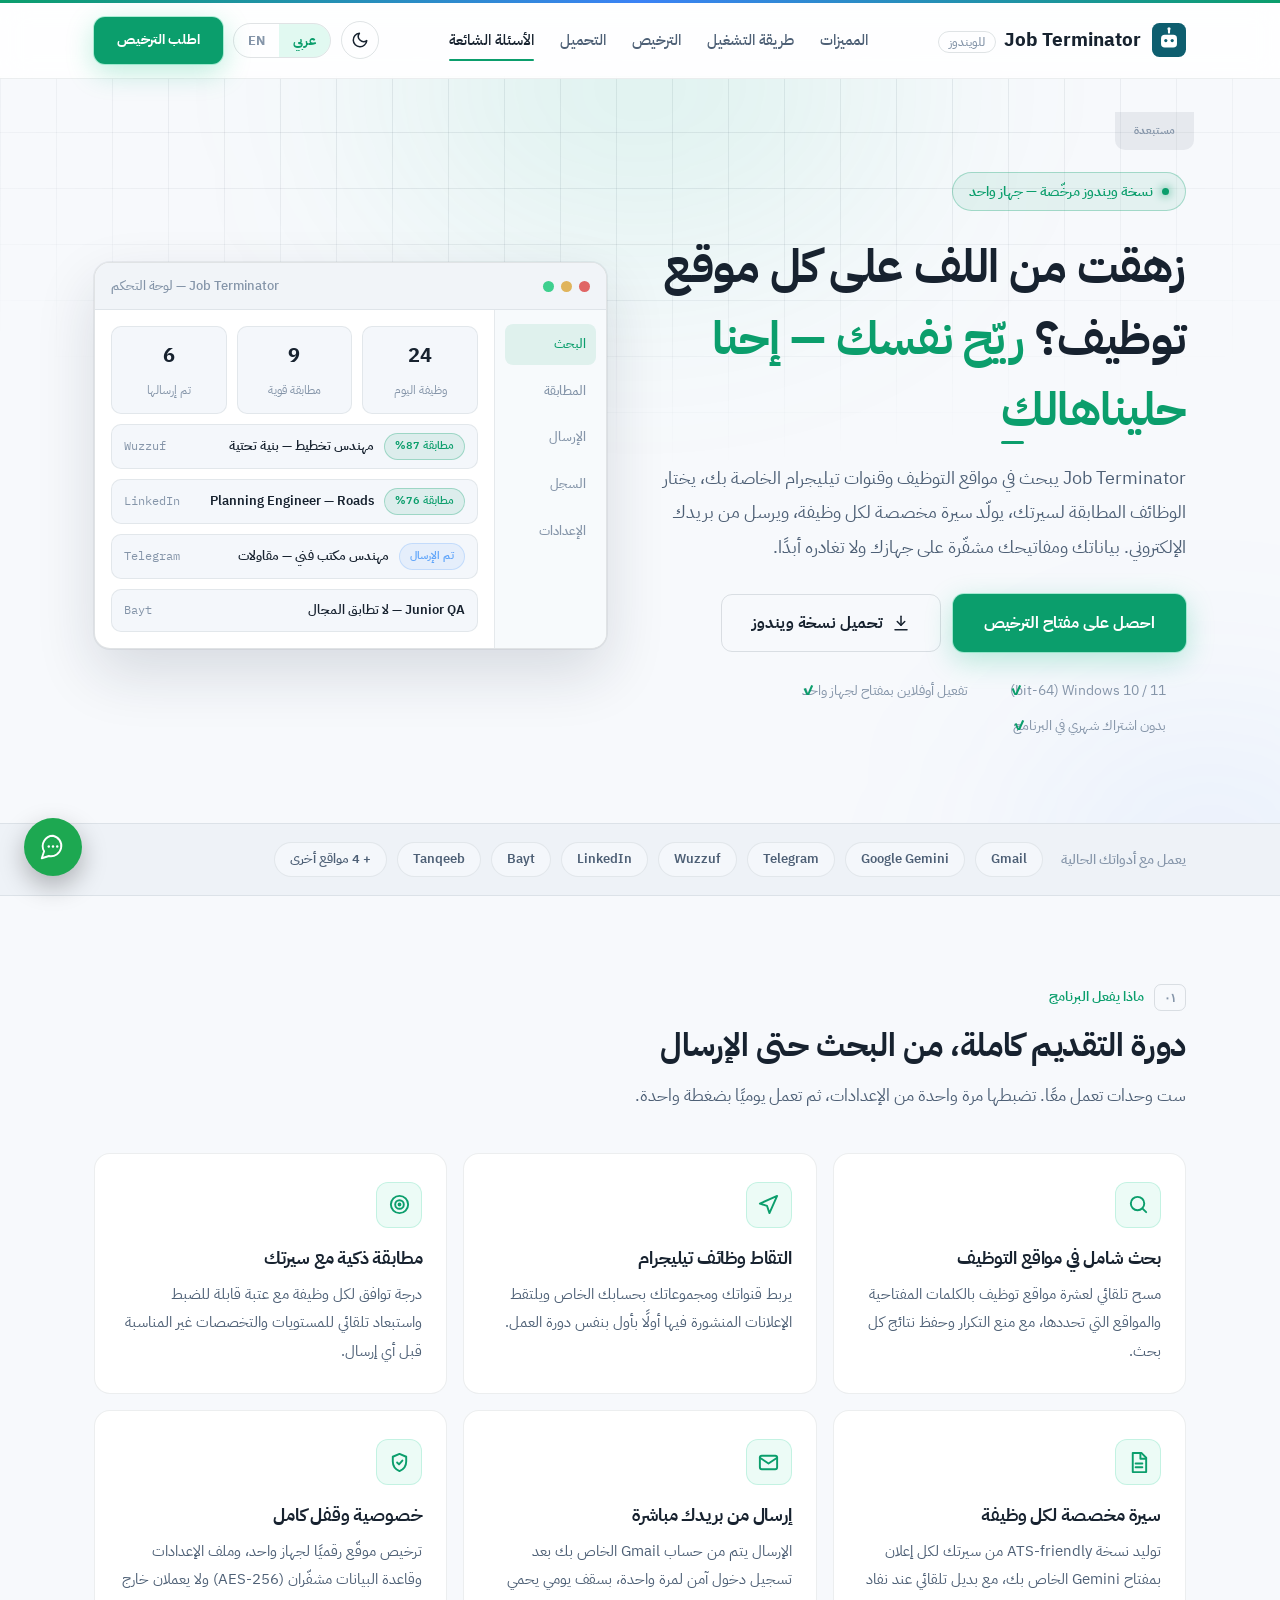
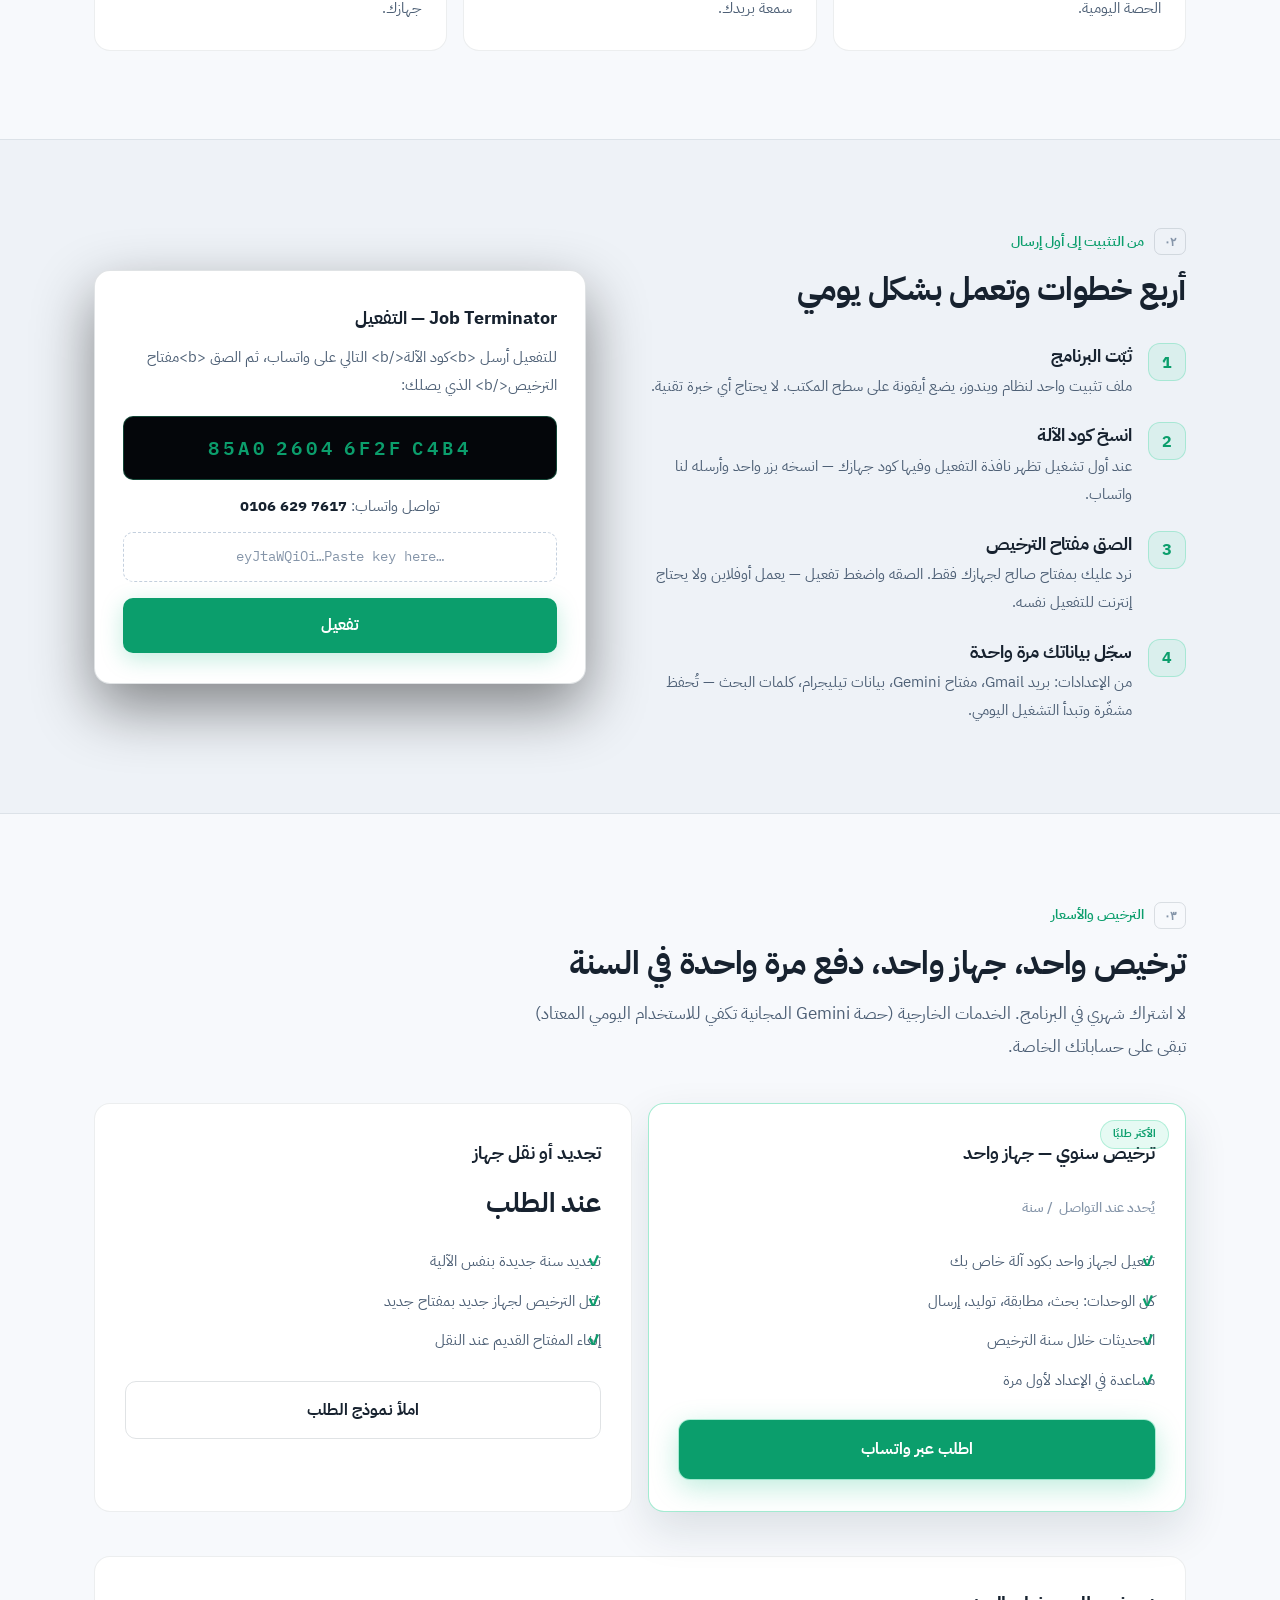
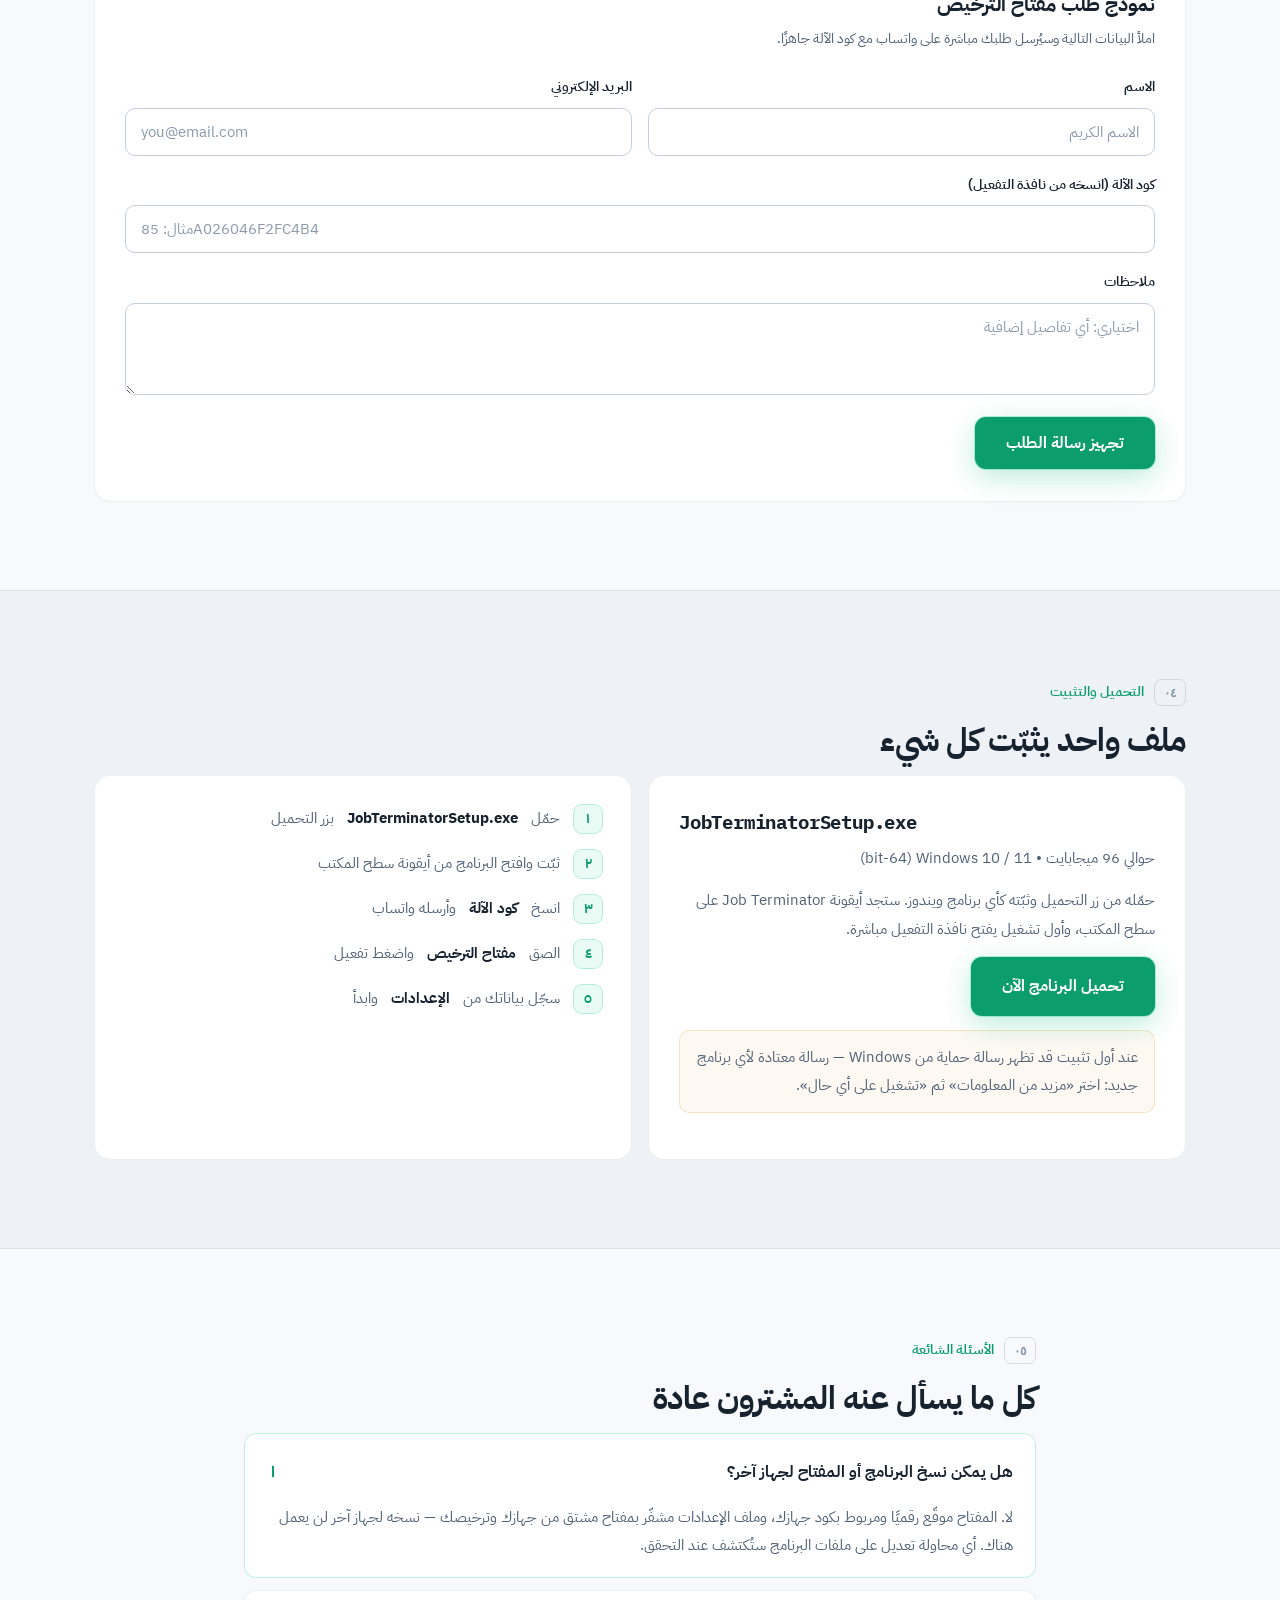
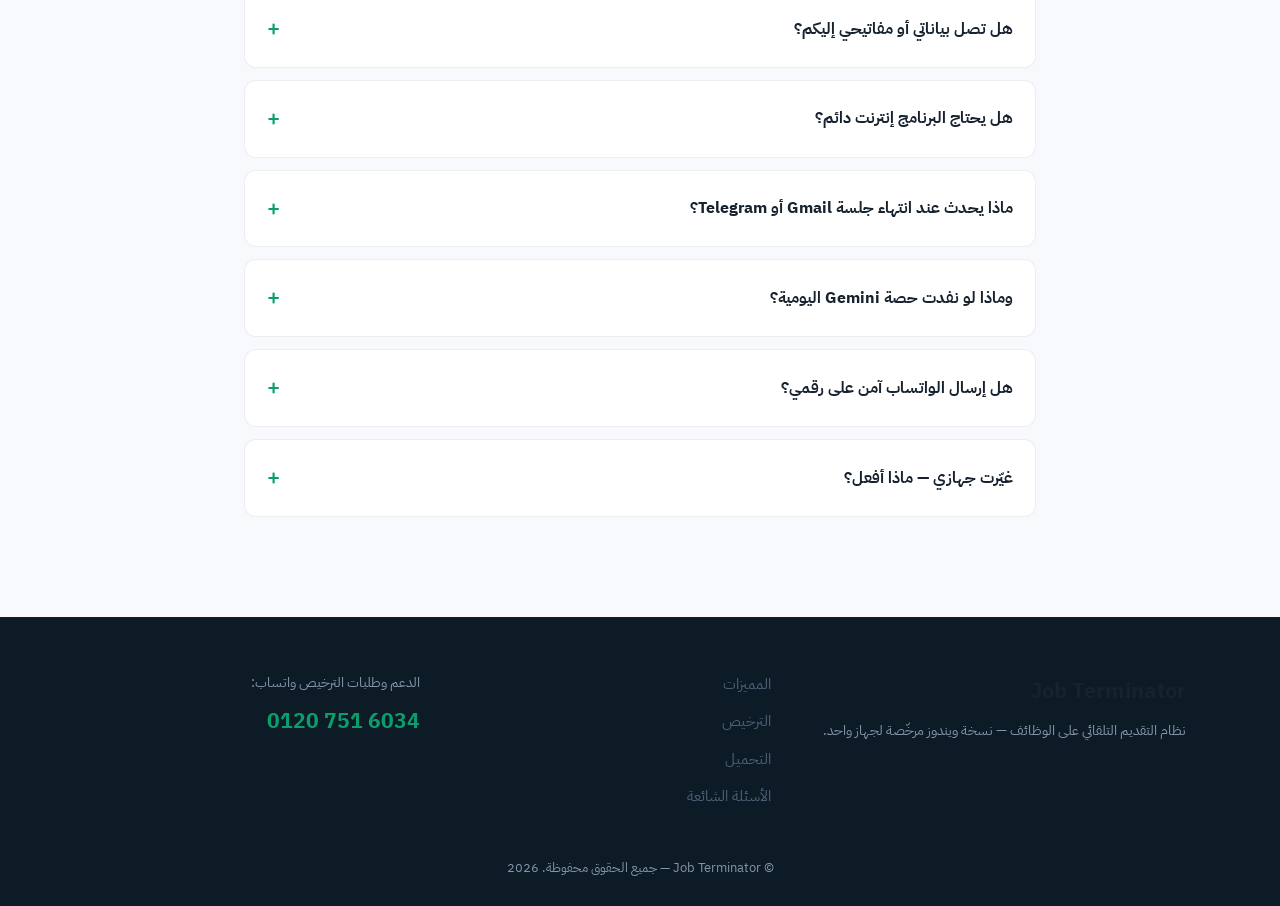
==== index.html @ 60baa4a8 "Viral-friendly hero hook" ====
<!DOCTYPE html>
<html lang="ar" dir="rtl">
<head>
<meta charset="UTF-8">
<meta name="viewport" content="width=device-width, initial-scale=1.0">
<title data-i18n="meta.title">Job Terminator — نظام التقديم التلقائي على الوظائف | نسخة ويندوز</title>
<meta name="description" data-i18n-content="meta.desc" content="Job Terminator يبحث في مواقع التوظيف وقنوات تيليجرام، يطابق الوظائف مع سيرتك الذاتية، يولّد سيرة مخصصة لكل وظيفة، ويُرسل من بريدك — بترخيص لجهاز واحد وبيانات مشفّرة على جهازك.">
<meta name="theme-color" id="themeColor" content="#060709">
<meta property="og:title" content="Job Terminator — نظام التقديم التلقائي على الوظائف">
<meta property="og:description" content="بحث، مطابقة، توليد سيرة مخصصة، وإرسال تلقائي — بترخيص ويندوز لجهاز واحد.">
<meta property="og:type" content="website">
<meta property="og:site_name" content="Job Terminator">
<meta name="twitter:card" content="summary_large_image">
<meta name="robots" content="index, follow">
<link rel="canonical" href="https://mohamemubark.github.io/job-terminator/">
<script>(function(){try{var t=localStorage.getItem("JobTerminator-theme");if(!t){t=(window.matchMedia&&matchMedia("(prefers-color-scheme: light)").matches)?"light":"dark";}document.documentElement.setAttribute("data-theme",t);}catch(e){document.documentElement.setAttribute("data-theme","dark");}})();</script>
<link rel="preconnect" href="https://fonts.googleapis.com">
<link rel="preconnect" href="https://fonts.gstatic.com" crossorigin>
<link href="https://fonts.googleapis.com/css2?family=IBM+Plex+Sans+Arabic:wght@400;500;600;700&family=IBM+Plex+Mono:wght@500;600&family=Inter:wght@400;500;600;700;800&display=swap" rel="stylesheet">
<link rel="stylesheet" href="styles.css">
<link rel="icon" href="data:image/svg+xml,%3Csvg xmlns='http://www.w3.org/2000/svg' viewBox='0 0 64 64'%3E%3Crect width='64' height='64' rx='14' fill='%230E5E6F'/%3E%3Crect x='17' y='22' width='30' height='24' rx='7' fill='white'/%3E%3Ccircle cx='26' cy='33' r='3' fill='%230E5E6F'/%3E%3Ccircle cx='38' cy='33' r='3' fill='%230E5E6F'/%3E%3Crect x='30' y='12' width='4' height='8' rx='2' fill='white'/%3E%3Ccircle cx='32' cy='11' r='3' fill='white'/%3E%3C/svg%3E">
</head>
<body>
<a class="skip" href="#main" data-i18n="a11y.skip">تخطَّ إلى المحتوى</a>

<div class="top-accent" aria-hidden="true"></div>

<header class="site-header" id="top">
  <div class="container header-inner">
    <a class="brand" href="#top" aria-label="Job Terminator">
      <svg class="brand-mark" viewBox="0 0 64 64" aria-hidden="true"><rect width="64" height="64" rx="14" fill="#0E5E6F"/><rect x="17" y="22" width="30" height="24" rx="7" fill="#fff"/><circle cx="26" cy="33" r="3" fill="#0E5E6F"/><circle cx="38" cy="33" r="3" fill="#0E5E6F"/><rect x="30" y="12" width="4" height="8" rx="2" fill="#fff"/><circle cx="32" cy="11" r="3" fill="#fff"/></svg>
      <span class="brand-name">Job Terminator <em data-i18n="brand.sub">للويندوز</em></span>
    </a>
    <nav class="main-nav" id="mainNav" aria-label="التنقل الرئيسي" data-i18n-aria="nav.label">
      <a href="#features" data-i18n="nav.features">المميزات</a>
      <a href="#how" data-i18n="nav.how">طريقة التشغيل</a>
      <a href="#pricing" data-i18n="nav.pricing">الترخيص</a>
      <a href="#download" data-i18n="nav.download">التحميل</a>
      <a href="#faq" data-i18n="nav.faq">الأسئلة الشائعة</a>
    </nav>
    <div class="header-actions">
      <button type="button" id="themeToggle" class="theme-toggle" aria-label="التبديل إلى الوضع الفاتح">
        <svg class="icon-sun" viewBox="0 0 24 24" width="18" height="18" fill="none" stroke="currentColor" stroke-width="2" stroke-linecap="round" aria-hidden="true"><circle cx="12" cy="12" r="4.5"/><path d="M12 2v2.5M12 19.5V22M4.9 4.9l1.8 1.8M17.3 17.3l1.8 1.8M2 12h2.5M19.5 12H22M4.9 19.1l1.8-1.8M17.3 6.7l1.8-1.8"/></svg>
        <svg class="icon-moon" viewBox="0 0 24 24" width="18" height="18" fill="none" stroke="currentColor" stroke-width="2" stroke-linecap="round" stroke-linejoin="round" aria-hidden="true"><path d="M21 12.79A9 9 0 1 1 11.21 3 7 7 0 0 0 21 12.79z"/></svg>
      </button>
      <div class="lang-switch" role="group" aria-label="Language / اللغة">
        <button type="button" data-lang="ar" class="active">عربي</button>
        <button type="button" data-lang="en">EN</button>
      </div>
      <a class="btn btn-primary btn-sm" href="#pricing" data-i18n="nav.cta">اطلب الترخيص</a>
      <button class="nav-toggle" id="navToggle" aria-label="القائمة" data-i18n-aria="nav.toggle" aria-expanded="false"><span></span><span></span><span></span></button>
    </div>
  </div>
</header>

<main id="main">
<!-- ============ HERO ============ -->
<section class="hero">
  <div class="hero-bg" aria-hidden="true"><span class="grid"></span><span class="orb orb-a"></span><span class="orb orb-b"></span></div>
  <div class="container hero-grid">
    <div class="hero-copy">
      <p class="eyebrow"><span class="dot"></span> <span data-i18n="hero.eyebrow">نسخة ويندوز مرخّصة — جهاز واحد</span></p>
      <h1 data-i18n-html="hero.title">زهقت من اللف على مواقع التوظيف؟ <span class="accent">ريّح نفسك — إحنا حليناهالك</span></h1>
      <p class="lead" data-i18n="hero.lead">Job Terminator يبحث في مواقع التوظيف وقنوات تيليجرام الخاصة بك، يختار الوظائف المطابقة لسيرتك، يولّد سيرة مخصصة لكل وظيفة، ويرسل من بريدك الإلكتروني. بياناتك ومفاتيحك مشفّرة على جهازك ولا تغادره أبدًا.</p>
      <div class="hero-ctas">
        <a class="btn btn-primary" href="#pricing" data-i18n="hero.cta1">احصل على مفتاح الترخيص</a>
        <a class="btn btn-outline" href="#download">
          <svg viewBox="0 0 24 24" width="18" height="18" fill="none" stroke="currentColor" stroke-width="2" stroke-linecap="round" stroke-linejoin="round" aria-hidden="true"><path d="M12 3v12"/><path d="m7 10 5 5 5-5"/><path d="M4 21h16"/></svg>
          <span data-i18n="hero.cta2">تحميل نسخة ويندوز</span>
        </a>
      </div>
      <ul class="hero-meta">
        <li data-i18n="hero.meta1">Windows 10 / 11 ‏(64-bit)</li>
        <li data-i18n="hero.meta2">تفعيل أوفلاين بمفتاح لجهاز واحد</li>
        <li data-i18n="hero.meta3">بدون اشتراك شهري في البرنامج</li>
      </ul>
    </div>
    <div class="hero-visual" aria-hidden="true">
      <div class="app-window">
        <div class="app-titlebar"><span class="t-dot"></span><span class="t-dot"></span><span class="t-dot"></span><span class="t-name" data-i18n="mock.title">Job Terminator — لوحة التحكم</span></div>
        <div class="app-body">
          <aside class="app-side">
            <span class="side-item active" data-i18n="mock.s1">البحث</span>
            <span class="side-item" data-i18n="mock.s2">المطابقة</span>
            <span class="side-item" data-i18n="mock.s3">الإرسال</span>
            <span class="side-item" data-i18n="mock.s4">السجل</span>
            <span class="side-item" data-i18n="mock.s5">الإعدادات</span>
          </aside>
          <div class="app-main">
            <div class="app-stats">
              <div class="stat"><b data-counter="24">0</b><span data-i18n="mock.st1">وظيفة اليوم</span></div>
              <div class="stat"><b data-counter="9">0</b><span data-i18n="mock.st2">مطابقة قوية</span></div>
              <div class="stat"><b data-counter="6">0</b><span data-i18n="mock.st3">تم إرسالها</span></div>
            </div>
            <div class="job-row"><span class="chip ok" data-i18n="mock.c1">مطابقة 87%</span><span class="job-title" data-i18n="mock.j1">مهندس تخطيط — بنية تحتية</span><span class="job-src">Wuzzuf</span></div>
            <div class="job-row"><span class="chip ok" data-i18n="mock.c2">مطابقة 76%</span><span class="job-title" data-i18n="mock.j2">Planning Engineer — Roads</span><span class="job-src">LinkedIn</span></div>
            <div class="job-row"><span class="chip sent" data-i18n="mock.c3">تم الإرسال</span><span class="job-title" data-i18n="mock.j3">مهندس مكتب فني — مقاولات</span><span class="job-src">Telegram</span></div>
            <div class="job-row"><span class="chip skip" data-i18n="mock.c4">مستبعدة</span><span class="job-title" data-i18n="mock.j4">Junior QA — لا تطابق المجال</span><span class="job-src">Bayt</span></div>
          </div>
        </div>
      </div>
    </div>
  </div>
</section>

<!-- ============ TRUST STRIP ============ -->
<section class="strip">
  <div class="container strip-inner">
    <p class="strip-label" data-i18n="strip.label">يعمل مع أدواتك الحالية</p>
    <ul class="strip-list">
      <li>Gmail</li><li>Google Gemini</li><li>Telegram</li><li>Wuzzuf</li><li>LinkedIn</li><li>Bayt</li><li>Tanqeeb</li><li data-i18n="strip.more">+ 4 مواقع أخرى</li>
    </ul>
  </div>
</section>

<!-- ============ FEATURES ============ -->
<section class="section" id="features">
  <div class="container">
    <p class="kicker" data-i18n-html="kicker.features"><span class="kicker-num">٠١</span>ماذا يفعل البرنامج</p>
    <h2 data-i18n="features.h2">دورة التقديم كاملة، من البحث حتى الإرسال</h2>
    <p class="section-sub" data-i18n="features.sub">ست وحدات تعمل معًا. تضبطها مرة واحدة من الإعدادات، ثم تعمل يوميًا بضغطة واحدة.</p>
    <div class="features-grid">
      <article class="feature">
        <span class="f-icon"><svg viewBox="0 0 24 24" fill="none" stroke="currentColor" stroke-width="2" stroke-linecap="round"><circle cx="11" cy="11" r="7"/><path d="m20 20-3.5-3.5"/></svg></span>
        <h3 data-i18n="features.f1t">بحث شامل في مواقع التوظيف</h3>
        <p data-i18n="features.f1d">مسح تلقائي لعشرة مواقع توظيف بالكلمات المفتاحية والمواقع التي تحددها، مع منع التكرار وحفظ نتائج كل بحث.</p>
      </article>
      <article class="feature">
        <span class="f-icon"><svg viewBox="0 0 24 24" fill="none" stroke="currentColor" stroke-width="2" stroke-linecap="round" stroke-linejoin="round"><path d="m3 11 18-8-8 18-2.5-7.5z"/></svg></span>
        <h3 data-i18n="features.f2t">التقاط وظائف تيليجرام</h3>
        <p data-i18n="features.f2d">يربط قنواتك ومجموعاتك بحسابك الخاص ويلتقط الإعلانات المنشورة فيها أولًا بأول بنفس دورة العمل.</p>
      </article>
      <article class="feature">
        <span class="f-icon"><svg viewBox="0 0 24 24" fill="none" stroke="currentColor" stroke-width="2" stroke-linecap="round"><circle cx="12" cy="12" r="9"/><circle cx="12" cy="12" r="4.5"/><circle cx="12" cy="12" r="1" fill="currentColor"/></svg></span>
        <h3 data-i18n="features.f3t">مطابقة ذكية مع سيرتك</h3>
        <p data-i18n="features.f3d">درجة توافق لكل وظيفة مع عتبة قابلة للضبط واستبعاد تلقائي للمستويات والتخصصات غير المناسبة قبل أي إرسال.</p>
      </article>
      <article class="feature">
        <span class="f-icon"><svg viewBox="0 0 24 24" fill="none" stroke="currentColor" stroke-width="2" stroke-linecap="round" stroke-linejoin="round"><path d="M6 2h9l5 5v15H6z"/><path d="M14 2v6h6"/><path d="M9 13h7M9 17h7"/></svg></span>
        <h3 data-i18n="features.f4t">سيرة مخصصة لكل وظيفة</h3>
        <p data-i18n="features.f4d">توليد نسخة ATS-friendly من سيرتك لكل إعلان بمفتاح Gemini الخاص بك، مع بديل تلقائي عند نفاد الحصة اليومية.</p>
      </article>
      <article class="feature">
        <span class="f-icon"><svg viewBox="0 0 24 24" fill="none" stroke="currentColor" stroke-width="2" stroke-linecap="round" stroke-linejoin="round"><rect x="3" y="5" width="18" height="14" rx="2"/><path d="m3 7 9 6 9-6"/></svg></span>
        <h3 data-i18n="features.f5t">إرسال من بريدك مباشرة</h3>
        <p data-i18n="features.f5d">الإرسال يتم من حساب Gmail الخاص بك بعد تسجيل دخول آمن لمرة واحدة، بسقف يومي يحمي سمعة بريدك.</p>
      </article>
      <article class="feature">
        <span class="f-icon"><svg viewBox="0 0 24 24" fill="none" stroke="currentColor" stroke-width="2" stroke-linecap="round" stroke-linejoin="round"><path d="M12 3 5 6v5c0 5 3.5 8.5 7 10 3.5-1.5 7-5 7-10V6z"/><path d="m9.5 12 2 2 3.5-4"/></svg></span>
        <h3 data-i18n="features.f6t">خصوصية وقفل كامل</h3>
        <p data-i18n="features.f6d">ترخيص موقّع رقميًا لجهاز واحد، وملف الإعدادات وقاعدة البيانات مشفّران (AES-256) ولا يعملان خارج جهازك.</p>
      </article>
    </div>
  </div>
</section>

<!-- ============ HOW IT WORKS ============ -->
<section class="section section-alt" id="how">
  <div class="container how-grid">
    <div>
      <p class="kicker" data-i18n-html="kicker.how"><span class="kicker-num">٠٢</span>من التثبيت إلى أول إرسال</p>
      <h2 data-i18n="how.h2">أربع خطوات وتعمل بشكل يومي</h2>
      <ol class="steps">
        <li><span class="step-n">1</span><div><h3 data-i18n="how.s1t">ثبّت البرنامج</h3><p data-i18n="how.s1d">ملف تثبيت واحد لنظام ويندوز، يضع أيقونة على سطح المكتب. لا يحتاج أي خبرة تقنية.</p></div></li>
        <li><span class="step-n">2</span><div><h3 data-i18n="how.s2t">انسخ كود الآلة</h3><p data-i18n="how.s2d">عند أول تشغيل تظهر نافذة التفعيل وفيها كود جهازك — انسخه بزر واحد وأرسله لنا واتساب.</p></div></li>
        <li><span class="step-n">3</span><div><h3 data-i18n="how.s3t">الصق مفتاح الترخيص</h3><p data-i18n="how.s3d">نرد عليك بمفتاح صالح لجهازك فقط. الصقه واضغط تفعيل — يعمل أوفلاين ولا يحتاج إنترنت للتفعيل نفسه.</p></div></li>
        <li><span class="step-n">4</span><div><h3 data-i18n="how.s4t">سجّل بياناتك مرة واحدة</h3><p data-i18n="how.s4d">من الإعدادات: بريد Gmail، مفتاح Gemini، بيانات تيليجرام، كلمات البحث — تُحفظ مشفّرة وتبدأ التشغيل اليومي.</p></div></li>
      </ol>
    </div>
    <div aria-hidden="true">
      <div class="license-card">
        <p class="lc-title" data-i18n="how.card_t">Job Terminator — التفعيل</p>
        <p class="lc-text" data-i18n="how.card_d">للتفعيل أرسل <b>كود الآلة</b> التالي على واتساب، ثم الصق <b>مفتاح الترخيص</b> الذي يصلك:</p>
        <p class="lc-code" dir="ltr">85A0&thinsp;2604&thinsp;6F2F&thinsp;C4B4</p>
        <p class="lc-wa"><span data-i18n="how.card_wa">تواصل واتساب:</span> <bdi dir="ltr">0106 629 7617</bdi></p>
        <p class="lc-key" dir="ltr">eyJtaWQiOi…Paste key here…</p>
        <p class="lc-btn" data-i18n="how.card_btn">تفعيل</p>
      </div>
    </div>
  </div>
</section>

<!-- ============ PRICING / LICENSE ============ -->
<section class="section" id="pricing">
  <div class="container">
    <p class="kicker" data-i18n-html="kicker.pricing"><span class="kicker-num">٠٣</span>الترخيص والأسعار</p>
    <h2 data-i18n="pricing.h2">ترخيص واحد، جهاز واحد، دفع مرة واحدة في السنة</h2>
    <p class="section-sub" data-i18n="pricing.sub">لا اشتراك شهري في البرنامج. الخدمات الخارجية (حصة Gemini المجانية تكفي للاستخدام اليومي المعتاد) تبقى على حساباتك الخاصة.</p>
    <div class="plans">
      <article class="plan featured">
        <div class="plan-badge" data-i18n="pricing.badge">الأكثر طلبًا</div>
        <p class="plan-name" data-i18n="pricing.p1n">ترخيص سنوي — جهاز واحد</p>
        <p class="plan-price"><span data-i18n="pricing.p1p">يُحدد عند التواصل</span> <span data-i18n="pricing.per">/ سنة</span></p>
        <ul>
          <li data-i18n="pricing.p1i1">تفعيل لجهاز واحد بكود آلة خاص بك</li>
          <li data-i18n="pricing.p1i2">كل الوحدات: بحث، مطابقة، توليد، إرسال</li>
          <li data-i18n="pricing.p1i3">التحديثات خلال سنة الترخيص</li>
          <li data-i18n="pricing.p1i4">مساعدة في الإعداد لأول مرة</li>
        </ul>
        <a class="btn btn-primary btn-block js-wa-order" href="https://wa.me/201207516034" target="_blank" rel="noopener" data-i18n="pricing.cta_wa">اطلب عبر واتساب</a>
      </article>
      <article class="plan">
        <p class="plan-name" data-i18n="pricing.p2n">تجديد أو نقل جهاز</p>
        <p class="plan-price" data-i18n="pricing.p2p">عند الطلب</p>
        <ul>
          <li data-i18n="pricing.p2i1">تجديد سنة جديدة بنفس الآلية</li>
          <li data-i18n="pricing.p2i2">نقل الترخيص لجهاز جديد بمفتاح جديد</li>
          <li data-i18n="pricing.p2i3">إلغاء المفتاح القديم عند النقل</li>
        </ul>
        <a class="btn btn-outline btn-block" href="#licenseForm" data-i18n="pricing.cta_form">املأ نموذج الطلب</a>
      </article>
    </div>

    <form id="licenseForm" class="license-form" aria-label="نموذج طلب مفتاح الترخيص" data-i18n-aria="form.label">
      <h3 data-i18n="form.h3">نموذج طلب مفتاح الترخيص</h3>
      <p class="form-hint" data-i18n="form.hint">املأ البيانات التالية وسيُرسل طلبك مباشرة على واتساب مع كود الآلة جاهزًا.</p>
      <div class="form-grid">
        <label><span data-i18n="form.name">الاسم</span><input name="name" required autocomplete="name" data-i18n-ph="form.name_ph" placeholder="الاسم الكريم"></label>
        <label><span data-i18n="form.email">البريد الإلكتروني</span><input name="email" type="email" required autocomplete="email" placeholder="you@email.com" dir="ltr"></label>
        <label class="span-2"><span data-i18n="form.mid">كود الآلة (انسخه من نافذة التفعيل)</span><input name="mid" required data-i18n-ph="form.mid_ph" placeholder="مثال: 85A026046F2FC4B4" data-i18n-title="form.mid_t" title="16 حرفًا من نافذة التفعيل" dir="ltr" pattern="[0-9A-Fa-f ]{8,32}"></label>
        <label class="span-2"><span data-i18n="form.notes">ملاحظات</span><textarea name="notes" rows="3" data-i18n-ph="form.notes_ph" placeholder="اختياري: أي تفاصيل إضافية"></textarea></label>
      </div>
      <button class="btn btn-primary" type="submit" data-i18n="form.submit">تجهيز رسالة الطلب</button>
    </form>
  </div>
</section>

<!-- ============ DOWNLOAD ============ -->
<section class="section section-alt" id="download">
  <div class="container">
    <p class="kicker" data-i18n-html="kicker.download"><span class="kicker-num">٠٤</span>التحميل والتثبيت</p>
    <h2 data-i18n="download.h2">ملف واحد يثبّت كل شيء</h2>
    <div class="dl-grid">
      <div class="dl-card">
        <h3>JobTerminatorSetup.exe</h3>
        <p class="dl-meta" data-i18n="download.meta">حوالي 96 ميجابايت • Windows 10 / 11 ‏(64-bit)</p>
        <p data-i18n="download.d1">حمّله من زر التحميل وثبّته كأي برنامج ويندوز. ستجد أيقونة Job Terminator على سطح المكتب، وأول تشغيل يفتح نافذة التفعيل مباشرة.</p>
        <p><a class="btn btn-primary" href="https://github.com/MohameMubark/job-terminator/releases/download/v1.0/JobTerminatorSetup.exe" data-i18n="download.cta">تحميل البرنامج الآن</a></p>
        <p class="dl-note" data-i18n="download.note">عند أول تثبيت قد تظهر رسالة حماية من Windows — رسالة معتادة لأي برنامج جديد: اختر «مزيد من المعلومات» ثم «تشغيل على أي حال».</p>
      </div>
      <ol class="dl-steps">
        <li data-i18n-html="download.st1">حمّل <b>JobTerminatorSetup.exe</b> بزر التحميل</li>
        <li data-i18n-html="download.st2">ثبّت وافتح البرنامج من أيقونة سطح المكتب</li>
        <li data-i18n-html="download.st3">انسخ <b>كود الآلة</b> وأرسله واتساب</li>
        <li data-i18n-html="download.st4">الصق <b>مفتاح الترخيص</b> واضغط تفعيل</li>
        <li data-i18n-html="download.st5">سجّل بياناتك من <b>الإعدادات</b> وابدأ</li>
      </ol>
    </div>
  </div>
</section>

<!-- ============ FAQ ============ -->
<section class="section" id="faq">
  <div class="container narrow">
    <p class="kicker" data-i18n-html="kicker.faq"><span class="kicker-num">٠٥</span>الأسئلة الشائعة</p>
    <h2 data-i18n="faq.h2">كل ما يسأل عنه المشترون عادة</h2>
    <details open><summary data-i18n="faq.q1">هل يمكن نسخ البرنامج أو المفتاح لجهاز آخر؟</summary><p data-i18n="faq.a1">لا. المفتاح موقّع رقميًا ومربوط بكود جهازك، وملف الإعدادات مشفّر بمفتاح مشتق من جهازك وترخيصك — نسخه لجهاز آخر لن يعمل هناك. أي محاولة تعديل على ملفات البرنامج ستُكتشف عند التحقق.</p></details>
    <details><summary data-i18n="faq.q2">هل تصل بياناتي أو مفاتيحي إليكم؟</summary><p data-i18n="faq.a2">لا. مفاتيح Gemini وجوجل وتيليجرام تُدخل على جهازك وتُحفظ مشفّرة عليه. الشيء الوحيد الذي نستلمه هو كود الآلة (16 حرفًا) لإصدار مفتاحك.</p></details>
    <details><summary data-i18n="faq.q3">هل يحتاج البرنامج إنترنت دائم؟</summary><p data-i18n="faq.a3">يحتاج إنترنت للبحث والإرسال والتوليد فقط. التفعيل نفسه يعمل أوفلاين، والترخيص يُتحقق محليًا عند كل تشغيل دون الاتصال بأي سيرفر.</p></details>
    <details><summary data-i18n="faq.q4">ماذا يحدث عند انتهاء جلسة Gmail أو Telegram؟</summary><p data-i18n="faq.a4">من الإعدادات ستجد زري «تسجيل خروج جوجل» و«تسجيل خروج تيليجرام» — يمسحان الجلسة القديمة من داخل البرنامج، ثم تسجّل الدخول من جديد (سيُطلب كود تيليجرام جديد). لا حاجة لحذف أي ملفات يدويًا.</p></details>
    <details><summary data-i18n="faq.q5">وماذا لو نفدت حصة Gemini اليومية؟</summary><p data-i18n="faq.a5">البرنامج يجرب بديل OpenAI تلقائيًا إن أدخلت مفتاحه، ثم ينتقل لقالب احترافي جاهز (رسالة كاملة للإيميل، وقالب مختصر للواتساب) — فلا يتوقف الإرسال ولا تُرسل رسالة فارغة أبدًا.</p></details>
    <details><summary data-i18n="faq.q6">هل إرسال الواتساب آمن على رقمي؟</summary><p data-i18n="faq.a6">الإرسال يتم عبر WhatsApp Web المرتبط برقمك، بسقف يومي وفواصل طويلة وتنويع تلقائي للنص لتقليل مخاطر الحظر. ومع ذلك نوصي بالاعتماد الأساسي على الإيميل للكميات الكبيرة.</p></details>
    <details><summary data-i18n="faq.q7">غيّرت جهازي — ماذا أفعل؟</summary><p data-i18n="faq.a7">أرسل كود الآلة الجديد على واتساب وسنصدر لك مفتاحًا جديدًا ونلغي القديم.</p></details>
  </div>
</section>
</main>

<footer class="site-footer">
  <div class="container footer-grid">
    <div>
      <p class="footer-brand">Job Terminator</p>
      <p class="footer-desc" data-i18n="footer.desc">نظام التقديم التلقائي على الوظائف — نسخة ويندوز مرخّصة لجهاز واحد.</p>
    </div>
    <nav aria-label="روابط" data-i18n-aria="footer.nav">
      <a href="#features" data-i18n="nav.features">المميزات</a>
      <a href="#pricing" data-i18n="nav.pricing">الترخيص</a>
      <a href="#download" data-i18n="nav.download">التحميل</a>
      <a href="#faq" data-i18n="nav.faq">الأسئلة الشائعة</a>
    </nav>
    <div>
      <p class="footer-contact" data-i18n="footer.contact">الدعم وطلبات الترخيص واتساب:</p>
      <a class="footer-wa" dir="ltr" href="https://wa.me/201207516034" target="_blank" rel="noopener">0120 751 6034</a>
    </div>
  </div>
  <p class="copyright"><span data-i18n="footer.rights">© Job Terminator — جميع الحقوق محفوظة.</span> <span id="year">2026</span></p>
</footer>

<a class="wa-float js-wa-float" href="https://wa.me/201207516034" target="_blank" rel="noopener" data-i18n-aria="wa.float" aria-label="تواصل واتساب">
  <svg viewBox="0 0 32 32" width="30" height="30" fill="none" stroke="#fff" stroke-width="2" stroke-linecap="round" stroke-linejoin="round" aria-hidden="true"><path d="M16 4a11 11 0 0 0-9.5 16.5L4 28l7.7-2.4A11 11 0 1 0 16 4z"/><circle cx="11.5" cy="15.5" r="1.3" fill="#fff" stroke="none"/><circle cx="16" cy="15.5" r="1.3" fill="#fff" stroke="none"/><circle cx="20.5" cy="15.5" r="1.3" fill="#fff" stroke="none"/></svg>
</a>

<script src="lang.js"></script>
<script src="script.js"></script>
</body>
</html>
---- styles.css ----
/* Job Terminator — professional dark identity.
   Near-black canvas, hairline borders, single emerald accent,
   IBM Plex Sans Arabic + Inter + Plex Mono. RTL + LTR. */
:root{
  --bg:#060709;
  --bg2:#0a0c11;
  --card:#0c0e14;
  --card2:#10131b;
  --line:rgba(255,255,255,.09);
  --line-soft:rgba(255,255,255,.06);
  --txt:#f2f5f9;
  --mut:#98a2b3;
  --dim:#6b7688;
  --acc:#34d399;
  --acc-deep:#10b981;
  --acc-ink:#052e21;
  --amber:#e5b45b;
  --amber-bg:rgba(229,180,91,.08);
  --red:#ef4444;
  --blue:#60a5fa;
  --radius:16px;
  --font:"IBM Plex Sans Arabic","Segoe UI",Tahoma,Arial,sans-serif;
  --font-en:"Inter","IBM Plex Sans Arabic","Segoe UI",Tahoma,Arial,sans-serif;
  --mono:"IBM Plex Mono",ui-monospace,Consolas,monospace;
  --ease:cubic-bezier(.22,1,.36,1);
  --ease-spring:cubic-bezier(.34,1.56,.64,1);
}
*{box-sizing:border-box;margin:0;padding:0}
html{scroll-behavior:smooth;scroll-padding-top:76px}
body{font-family:var(--font);color:var(--txt);background:var(--bg);line-height:1.9;-webkit-font-smoothing:antialiased;-moz-osx-font-smoothing:grayscale}
::selection{background:rgba(52,211,153,.28)}
.container{max-width:1140px;margin:0 auto;padding:0 24px}
.container.narrow{max-width:840px}
h1,h2,h3{line-height:1.55;letter-spacing:-.01em}
a{color:var(--acc);text-decoration:none;transition:color .15s}
a:hover{color:var(--acc-deep)}

/* ---------- top accent ---------- */
.top-accent{height:3px;background:linear-gradient(90deg,var(--acc-deep),var(--blue),var(--acc-deep));position:fixed;top:0;left:0;right:0;z-index:100}

/* ---------- header ---------- */
.site-header{position:sticky;top:3px;z-index:50;background:rgba(6,7,9,.78);backdrop-filter:blur(14px);-webkit-backdrop-filter:blur(14px);border-bottom:1px solid var(--line-soft);transition:background .25s ease}
.header-inner{display:flex;align-items:center;justify-content:space-between;gap:16px;padding:14px 24px}
.brand{display:flex;align-items:center;gap:11px;text-decoration:none;color:var(--txt)}
.brand-mark{width:34px;height:34px;transition:transform .2s var(--ease-spring)}
.brand:hover .brand-mark{transform:rotate(-4deg) scale(1.04)}
.brand-name{font-weight:700;font-size:19px}
.brand-name em{font-style:normal;font-size:12px;color:var(--dim);font-weight:500;border:1px solid var(--line);border-radius:999px;padding:1px 10px;margin-inline-start:4px}
.main-nav{display:flex;gap:26px}
.main-nav a{text-decoration:none;color:var(--mut);font-weight:500;font-size:15px;transition:color .15s}
.main-nav a:hover{color:var(--txt)}
.header-actions{display:flex;align-items:center;gap:10px}
.lang-switch{display:flex;border:1px solid var(--line);border-radius:999px;overflow:hidden}
.lang-switch button{font-family:var(--font);font-size:13px;font-weight:700;color:var(--dim);background:transparent;border:0;padding:7px 14px;cursor:pointer;transition:background .15s,color .15s}
.lang-switch button.active{background:rgba(52,211,153,.14);color:var(--acc)}
html[lang="en"] body{font-family:var(--font-en)}
html[lang="en"] .dl-card h3{direction:ltr;text-align:left}
.nav-toggle{display:none;flex-direction:column;gap:5px;background:none;border:1px solid var(--line);border-radius:9px;padding:10px;cursor:pointer}
.nav-toggle span{display:block;width:20px;height:2px;background:var(--txt);transition:transform .25s var(--ease),opacity .2s}
.nav-toggle.open span:nth-child(1){transform:translateY(7px) rotate(45deg)}
.nav-toggle.open span:nth-child(2){opacity:0}
.nav-toggle.open span:nth-child(3){transform:translateY(-7px) rotate(-45deg)}

/* ---------- buttons ---------- */
.btn{display:inline-flex;align-items:center;justify-content:center;gap:9px;padding:13px 30px;border-radius:11px;font-weight:700;font-size:16px;text-decoration:none;border:1px solid transparent;cursor:pointer;font-family:var(--font);transition:transform .15s var(--ease),box-shadow .15s,background .15s,border-color .15s}
.btn:active{transform:translateY(1px) scale(.98)}
.btn:focus-visible{outline:2px solid var(--acc);outline-offset:3px}
.btn-primary{background:var(--acc-deep);color:#fff;box-shadow:0 0 0 1px rgba(52,211,153,.35),0 8px 28px rgba(16,185,129,.28)}
.btn-primary:hover{background:#0da271;box-shadow:0 0 0 1px rgba(52,211,153,.5),0 8px 34px rgba(16,185,129,.38);transform:translateY(-1px)}
.btn-outline{border-color:var(--line);color:var(--txt);background:rgba(255,255,255,.03)}
.btn-outline:hover{border-color:rgba(255,255,255,.25);background:rgba(255,255,255,.06)}
.btn-sm{padding:9px 22px;font-size:14px}
.btn-block{width:100%}

/* ---------- hero ---------- */
.hero{position:relative;overflow:hidden;padding:96px 0 84px}
.hero-bg{position:absolute;inset:0;pointer-events:none}
.hero-bg .grid{position:absolute;inset:0;background-image:linear-gradient(var(--line-soft) 1px,transparent 1px),linear-gradient(90deg,var(--line-soft) 1px,transparent 1px);background-size:56px 56px;mask-image:radial-gradient(ellipse 90% 70% at 50% 0%,#000 30%,transparent 75%);-webkit-mask-image:radial-gradient(ellipse 90% 70% at 50% 0%,#000 30%,transparent 75%)}
.orb{position:absolute;border-radius:50%;filter:blur(110px);animation:float 12s ease-in-out infinite alternate}
.orb-a{width:520px;height:340px;top:-160px;left:50%;transform:translateX(-50%);background:rgba(16,185,129,.14)}
.orb-b{width:380px;height:280px;bottom:-180px;right:-120px;background:rgba(56,130,246,.10);animation-delay:-6s}
@keyframes float{0%{transform:translateY(0)}100%{transform:translateY(-22px)}}
.hero-grid{position:relative;display:grid;grid-template-columns:1.02fr 1fr;gap:56px;align-items:center}
.eyebrow{display:inline-flex;align-items:center;gap:9px;font-size:13.5px;font-weight:600;color:var(--acc);background:rgba(52,211,153,.08);border:1px solid rgba(52,211,153,.25);padding:6px 16px;border-radius:999px;margin-bottom:20px}
.eyebrow .dot{width:7px;height:7px;border-radius:50%;background:var(--acc);box-shadow:0 0 10px var(--acc);animation:pulse 2s ease-in-out infinite}
@keyframes pulse{0%,100%{opacity:1;transform:scale(1)}50%{opacity:.5;transform:scale(1.2)}}
.hero h1{font-size:46px;font-weight:700;margin-bottom:16px}
.hero h1 .accent{color:var(--acc);position:relative}
.hero h1 .accent::after{content:"";position:absolute;bottom:0;left:0;right:0;height:3px;background:var(--acc);border-radius:2px;transform:scaleX(0);transform-origin:left;animation:underline 1s var(--ease) .6s forwards}
@keyframes underline{to{transform:scaleX(1)}}
.lead{color:var(--mut);font-size:18px;margin-bottom:30px;max-width:560px}
.hero-ctas{display:flex;gap:12px;flex-wrap:wrap;margin-bottom:26px}
.hero-meta{list-style:none;display:flex;gap:8px 22px;flex-wrap:wrap;color:var(--dim);font-size:14px}
.hero-meta li{position:relative;padding-inline-start:20px}
.hero-meta li::before{content:"✓";color:var(--acc);font-weight:700;position:absolute;left:0}

/* app window mockup */
.app-window{background:rgba(12,14,20,.92);border:1px solid var(--line);border-radius:var(--radius);box-shadow:0 30px 80px rgba(0,0,0,.5),0 0 0 1px rgba(0,0,0,.4),0 0 90px rgba(16,185,129,.07);overflow:hidden;transition:transform .35s var(--ease),box-shadow .35s var(--ease)}
.app-window:hover{transform:translateY(-4px);box-shadow:0 40px 90px rgba(0,0,0,.55),0 0 0 1px rgba(0,0,0,.4),0 0 100px rgba(16,185,129,.1)}
.app-titlebar{display:flex;align-items:center;gap:7px;background:rgba(255,255,255,.03);padding:11px 16px;border-bottom:1px solid var(--line-soft)}
.t-dot{width:11px;height:11px;border-radius:50%;background:#2a2f3a;transition:background .15s}
.t-dot:first-child{background:#e06565}
.t-dot:nth-child(2){background:#e0b45c}
.t-dot:nth-child(3){background:#3ecf8e}
.t-name{margin-inline-start:auto;font-size:12.5px;color:var(--dim);font-weight:500}
.app-body{display:flex;min-height:308px}
.app-side{background:rgba(255,255,255,.015);border-inline-end:1px solid var(--line-soft);padding:14px 10px;display:flex;flex-direction:column;gap:6px;min-width:112px}
.side-item{font-size:13px;font-weight:500;color:var(--dim);padding:8px 10px;border-radius:8px;transition:background .15s,color .15s}
.side-item.active{background:rgba(52,211,153,.1);color:var(--acc)}
.app-main{flex:1;padding:16px;display:flex;flex-direction:column;gap:10px}
.app-stats{display:flex;gap:10px}
.stat{flex:1;background:rgba(255,255,255,.025);border:1px solid var(--line-soft);border-radius:10px;padding:9px;text-align:center;transition:background .15s,border-color .15s}
.stat:hover{border-color:rgba(52,211,153,.25);background:rgba(52,211,153,.04)}
.stat b{display:block;font-size:20px;color:var(--txt);font-variant-numeric:tabular-nums}
.stat span{font-size:12px;color:var(--dim)}
.job-row{display:flex;align-items:center;gap:10px;border:1px solid var(--line-soft);border-radius:10px;padding:8px 12px;font-size:13px;background:rgba(255,255,255,.012);transition:background .15s,border-color .15s}
.job-row:hover{background:rgba(255,255,255,.025);border-color:var(--line)}
.job-title{flex:1;font-weight:600;white-space:nowrap;overflow:hidden;text-overflow:ellipsis}
.job-src{color:var(--dim);font-size:12px;font-family:var(--mono)}
.chip{font-size:11px;font-weight:600;padding:2px 10px;border-radius:999px;white-space:nowrap;border:1px solid transparent}
.chip.ok{background:rgba(52,211,153,.1);color:var(--acc);border-color:rgba(52,211,153,.25)}
.chip.sent{background:rgba(96,165,250,.1);color:var(--blue);border-color:rgba(96,165,250,.25)}
.chip.skip{background:rgba(255,255,255,.05);color:var(--dim)}

/* ---------- strip ---------- */
.strip{border-block:1px solid var(--line-soft);background:var(--bg2)}
.strip-inner{display:flex;align-items:center;gap:18px;padding:18px 24px;flex-wrap:wrap}
.strip-label{font-size:13.5px;color:var(--dim);font-weight:500}
.strip-list{list-style:none;display:flex;gap:10px;flex-wrap:wrap}
.strip-list li{font-size:13px;font-weight:600;color:var(--mut);border:1px solid var(--line-soft);padding:4px 15px;border-radius:999px;background:rgba(255,255,255,.015);transition:border-color .2s,transform .2s}
.strip-list li:hover{border-color:rgba(52,211,153,.25);transform:translateY(-1px)}

/* ---------- sections ---------- */
.section{padding:88px 0}
.section-alt{background:var(--bg2);border-block:1px solid var(--line-soft)}
.kicker{display:flex;align-items:center;gap:10px;color:var(--acc);font-weight:600;font-size:14px;margin-bottom:10px}
.kicker-num{font-family:var(--mono);font-size:12px;color:var(--dim);border:1px solid var(--line);border-radius:7px;padding:1px 9px}
.section h2{font-size:32px;font-weight:700;margin-bottom:10px;max-width:640px}
.section-sub{color:var(--mut);font-size:17px;margin-bottom:40px;max-width:660px}

/* features */
.features-grid{display:grid;grid-template-columns:repeat(3,1fr);gap:16px}
.feature{background:var(--card);border:1px solid var(--line-soft);border-radius:var(--radius);padding:28px 24px;transition:border-color .2s,transform .25s var(--ease),box-shadow .25s}
.feature:hover{border-color:rgba(52,211,153,.35);transform:translateY(-4px);box-shadow:0 20px 50px rgba(0,0,0,.4),0 0 30px rgba(52,211,153,.04)}
.feature:nth-child(1):hover .f-icon{background:rgba(52,211,153,.14)}
.f-icon{display:inline-flex;width:46px;height:46px;border-radius:12px;background:rgba(52,211,153,.09);border:1px solid rgba(52,211,153,.22);color:var(--acc);align-items:center;justify-content:center;margin-bottom:16px;transition:background .2s,transform .3s var(--ease-spring)}
.feature:hover .f-icon{transform:scale(1.06) rotate(-2deg)}
.f-icon svg{width:23px;height:23px}
.feature h3{font-size:18px;margin-bottom:8px}
.feature p{color:var(--mut);font-size:15px}

/* how */
.how-grid{display:grid;grid-template-columns:1.05fr .95fr;gap:56px;align-items:center}
.steps{list-style:none;display:flex;flex-direction:column;gap:22px;margin-top:28px}
.steps li{display:flex;gap:16px;transition:transform .2s var(--ease)}
.steps li:hover{transform:translateX(4px)}
html[dir="rtl"] .steps li:hover{transform:translateX(-4px)}
.step-n{flex:none;width:38px;height:38px;border-radius:12px;background:rgba(52,211,153,.1);border:1px solid rgba(52,211,153,.3);color:var(--acc);font-weight:700;display:flex;align-items:center;justify-content:center;font-size:16px;font-family:var(--mono);transition:background .15s,transform .2s var(--ease-spring)}
.steps li:hover .step-n{background:rgba(52,211,153,.18);transform:scale(1.08)}
.steps h3{font-size:17.5px;margin-bottom:2px}
.steps p{color:var(--mut);font-size:15px}
.license-card{background:var(--card);border:1px solid var(--line);border-radius:var(--radius);box-shadow:0 24px 60px rgba(0,0,0,.45);padding:30px 28px;transition:transform .3s var(--ease),box-shadow .3s}
.license-card:hover{transform:translateY(-3px);box-shadow:0 30px 70px rgba(0,0,0,.5)}
.lc-title{font-weight:700;font-size:18px;margin-bottom:8px}
.lc-text{color:var(--mut);font-size:15px;margin-bottom:16px}
.lc-code{background:#04060a;border:1px solid rgba(52,211,153,.3);color:var(--acc);font-family:var(--mono);font-weight:600;text-align:center;letter-spacing:4px;font-size:19px;border-radius:10px;padding:13px;margin-bottom:12px;transition:border-color .2s}
.license-card:hover .lc-code{border-color:rgba(52,211,153,.5)}
.lc-wa{text-align:center;font-size:15px;color:var(--mut);margin-bottom:12px}
.lc-wa bdi{color:var(--txt);font-weight:700}
.lc-key{background:rgba(255,255,255,.025);border:1px dashed #3a4354;color:var(--dim);text-align:center;border-radius:10px;padding:11px;font-size:13.5px;font-family:var(--mono);margin-bottom:16px}
.lc-btn{background:var(--acc-deep);color:#fff;text-align:center;font-weight:700;border-radius:10px;padding:12px;box-shadow:0 6px 22px rgba(16,185,129,.25)}

/* pricing */
.plans{display:grid;grid-template-columns:1fr 1fr;gap:16px;margin-bottom:44px}
.plan{background:var(--card);border:1px solid var(--line-soft);border-radius:var(--radius);padding:32px 30px;position:relative;transition:border-color .2s,transform .25s var(--ease),box-shadow .25s}
.plan:hover{border-color:var(--line);transform:translateY(-3px);box-shadow:0 18px 44px rgba(0,0,0,.35)}
.plan.featured{border-color:rgba(52,211,153,.45);box-shadow:0 0 0 1px rgba(52,211,153,.15),0 24px 60px rgba(0,0,0,.45),0 0 70px rgba(16,185,129,.08)}
.plan.featured:hover{box-shadow:0 0 0 1px rgba(52,211,153,.25),0 30px 70px rgba(0,0,0,.5),0 0 80px rgba(16,185,129,.12)}
.plan-badge{position:absolute;top:16px;left:16px;font-size:11px;font-weight:700;color:var(--acc);background:rgba(52,211,153,.12);border:1px solid rgba(52,211,153,.3);padding:3px 12px;border-radius:999px}
html[dir="rtl"] .plan-badge{left:auto;right:16px}
.plan-name{font-weight:700;font-size:18px}
.plan-price{font-size:27px;font-weight:700;margin:8px 0 18px}
.plan-price span{font-size:14px;color:var(--dim);font-weight:500}
.plan ul{list-style:none;margin-bottom:26px;display:flex;flex-direction:column;gap:11px;color:var(--mut);font-size:15px}
.plan ul li{position:relative;padding-inline-start:22px}
.plan ul li::before{content:"✓";color:var(--acc);font-weight:700;position:absolute;left:0}
html[dir="rtl"] .plan ul li{padding-inline-start:0;padding-inline-end:22px}
html[dir="rtl"] .plan ul li::before{left:auto;right:0}

/* form */
.license-form{background:var(--card);border:1px solid var(--line-soft);border-radius:var(--radius);padding:32px 30px;transition:border-color .2s}
.license-form:focus-within{border-color:rgba(52,211,153,.25)}
.license-form h3{font-size:20px;margin-bottom:6px}
.form-hint{color:var(--mut);font-size:14px;margin-bottom:22px}
.form-grid{display:grid;grid-template-columns:1fr 1fr;gap:16px;margin-bottom:22px}
.form-grid .span-2{grid-column:span 2}
.license-form label{display:flex;flex-direction:column;gap:7px;font-weight:600;font-size:14px}
.license-form input,.license-form textarea{font-family:var(--font);font-size:15px;color:var(--txt);padding:12px 15px;border:1px solid #232a36;border-radius:10px;background:#080a0f;transition:border-color .15s,box-shadow .15s}
.license-form input:focus,.license-form textarea:focus{outline:none;border-color:var(--acc-deep);box-shadow:0 0 0 3px rgba(52,211,153,.15)}
.license-form input::placeholder,.license-form textarea::placeholder{color:#4b5568}

/* download */
.dl-grid{display:grid;grid-template-columns:1fr 1fr;gap:16px}
.dl-card{background:var(--card);border:1px solid var(--line-soft);border-radius:var(--radius);padding:32px 30px;transition:border-color .2s,transform .25s var(--ease)}
.dl-card:hover{border-color:rgba(52,211,153,.25);transform:translateY(-2px)}
.dl-card h3{font-size:19px;font-family:var(--mono);direction:ltr;text-align:left}
.dl-meta{color:var(--dim);font-size:14px;margin:6px 0 12px}
.dl-card p{color:var(--mut);font-size:15px;margin-bottom:14px}
.dl-note{background:var(--amber-bg);border:1px solid rgba(229,180,91,.3);color:var(--amber);border-radius:10px;padding:12px 16px;font-size:14px}
.dl-steps{background:var(--card);border:1px solid var(--line-soft);border-radius:var(--radius);padding:28px;list-style:none;counter-reset:st;display:flex;flex-direction:column;gap:15px}
.dl-steps li{counter-increment:st;display:flex;gap:13px;align-items:flex-start;font-size:15px;color:var(--mut);transition:transform .15s var(--ease)}
.dl-steps li:hover{transform:translateX(3px)}
html[dir="rtl"] .dl-steps li:hover{transform:translateX(-3px)}
.dl-steps li b{color:var(--txt)}
.dl-steps li::before{content:counter(st,arabic-indic);flex:none;width:28px;height:28px;border-radius:9px;background:rgba(52,211,153,.1);border:1px solid rgba(52,211,153,.3);color:var(--acc);font-weight:700;font-size:14px;display:flex;align-items:center;justify-content:center}

/* faq */
details{background:var(--card);border:1px solid var(--line-soft);border-radius:12px;padding:17px 22px;margin-bottom:12px;transition:border-color .2s,background .2s}
details[open]{border-color:rgba(52,211,153,.3)}
summary{cursor:pointer;font-weight:700;font-size:16px;list-style:none;display:flex;align-items:center;justify-content:space-between;gap:12px}
summary::-webkit-details-marker{display:none}
summary::marker{content:""}
summary::after{content:"+";color:var(--acc);font-size:22px;font-weight:500;flex:none;transition:transform .25s var(--ease)}
details[open] summary::after{content:"–";transform:rotate(90deg)}
details p{color:var(--mut);font-size:15px;margin-top:10px}

/* footer */
.site-footer{background:#040507;border-top:1px solid var(--line-soft)}
.footer-grid{display:grid;grid-template-columns:1.2fr 1fr 1fr;gap:24px;padding:52px 24px 24px}
.footer-brand{font-weight:700;font-size:22px}
.footer-desc{font-size:14px;color:var(--dim);margin-top:6px}
.site-footer nav{display:flex;flex-direction:column;gap:9px}
.site-footer nav a{color:var(--mut);text-decoration:none;font-size:15px;transition:color .15s,padding-inline-start .15s}
.site-footer nav a:hover{color:var(--txt);padding-inline-start:4px}
.footer-contact{font-size:14px;color:var(--dim);margin-bottom:6px}
.footer-wa{color:var(--acc);font-weight:700;font-size:21px;text-decoration:none;font-variant-numeric:tabular-nums}
.copyright{text-align:center;font-size:13px;color:var(--dim);padding:0 24px 26px;border-top:1px solid var(--line-soft);padding-top:20px;margin:0 24px}

/* whatsapp float */
.wa-float{position:fixed;bottom:24px;left:24px;width:58px;height:58px;border-radius:50%;background:#1da851;display:flex;align-items:center;justify-content:center;box-shadow:0 10px 30px rgba(0,0,0,.5),0 0 0 1px rgba(255,255,255,.12);z-index:60;transition:transform .2s var(--ease-spring),background .15s}
.wa-float:hover{transform:scale(1.08);background:#22c55e;box-shadow:0 14px 36px rgba(0,0,0,.55),0 0 0 1px rgba(255,255,255,.18)}

/* reveal */
.reveal{opacity:0;transform:translateY(24px);transition:opacity .6s var(--ease),transform .6s var(--ease)}
.reveal.visible{opacity:1;transform:none}
.reveal:nth-child(2){transition-delay:.07s}
.reveal:nth-child(3){transition-delay:.14s}
.reveal:nth-child(4){transition-delay:.21s}
.reveal:nth-child(5){transition-delay:.28s}
.reveal:nth-child(6){transition-delay:.35s}
@media (prefers-reduced-motion:reduce){.reveal{opacity:1;transform:none;transition:none}.orb{animation:none}.eyebrow .dot{animation:none}html{scroll-behavior:auto}}

/* ---------- light theme ---------- */
html[data-theme="light"]{
  --bg:#f7f9fc;
  --bg2:#eef2f7;
  --card:#ffffff;
  --card2:#f3f6fa;
  --line:rgba(18,38,60,.13);
  --line-soft:rgba(18,38,60,.08);
  --txt:#17222f;
  --mut:#4e6076;
  --dim:#8595a9;
  --acc:#0b9e6c;
  --acc-deep:#0b9e6c;
}
html[data-theme="light"] body{background:var(--bg)}
html[data-theme="light"] .top-accent{background:linear-gradient(90deg,var(--acc-deep),#3b82f6,var(--acc-deep))}
html[data-theme="light"] .site-header{background:rgba(255,255,255,.86)}
html[data-theme="light"] .orb-a{background:rgba(16,185,129,.10)}
html[data-theme="light"] .orb-b{background:rgba(56,130,246,.08)}
html[data-theme="light"] .eyebrow{background:rgba(11,158,108,.08);border-color:rgba(11,158,108,.3)}
html[data-theme="light"] .app-window{background:#fff;box-shadow:0 24px 60px rgba(18,38,60,.14),0 0 0 1px rgba(18,38,60,.06)}
html[data-theme="light"] .app-titlebar{background:#f1f4f8}
html[data-theme="light"] .app-side{background:#f7fafc}
html[data-theme="light"] .side-item.active{background:rgba(11,158,108,.1)}
html[data-theme="light"] .stat,
html[data-theme="light"] .job-row,
html[data-theme="light"] .strip-list li{background:#f4f7fb}
html[data-theme="light"] .chip.skip{background:rgba(18,38,60,.07)}
html[data-theme="light"] .chip.ok{background:rgba(11,158,108,.1);border-color:rgba(11,158,108,.3)}
html[data-theme="light"] .feature:hover,
html[data-theme="light"] .plan.featured{box-shadow:0 18px 44px rgba(18,38,60,.12)}
html[data-theme="light"] .license-form input,
html[data-theme="light"] .license-form textarea{background:#fff;border-color:#c4d0de}
html[data-theme="light"] .license-form input::placeholder,
html[data-theme="light"] .license-form textarea::placeholder{color:#8a99ad}
html[data-theme="light"] .btn-outline{background:transparent}
html[data-theme="light"] .btn-outline:hover{background:var(--acc-deep);color:#fff}
html[data-theme="light"] .site-footer{background:#0d1b26}
html[data-theme="light"] .lc-key{border-color:#c4d0de}
html[data-theme="light"] .wa-float{box-shadow:0 10px 26px rgba(0,0,0,.28)}

/* ---------- theme toggle ---------- */
.theme-toggle{display:inline-flex;align-items:center;justify-content:center;width:38px;height:38px;border-radius:50%;border:1px solid var(--line);background:transparent;color:var(--txt);cursor:pointer;transition:border-color .15s,transform .2s var(--ease-spring)}
.theme-toggle:hover{border-color:var(--acc);transform:rotate(15deg) scale(1.04)}
.theme-toggle .icon-moon{display:none}
html[data-theme="light"] .theme-toggle .icon-moon{display:block}
html[data-theme="light"] .theme-toggle .icon-sun{display:none}

/* ---------- expert polish: a11y, nav state, motion ---------- */
.skip{position:absolute;top:-60px;right:16px;z-index:100;background:var(--acc-deep);color:#fff;padding:8px 18px;border-radius:0 0 10px 10px;text-decoration:none;font-weight:700;transition:top .15s}
.skip:focus{top:0}
:focus-visible{outline:2px solid var(--acc);outline-offset:3px;border-radius:6px}
section[id]{scroll-margin-top:76px}
.main-nav a{position:relative;padding:4px 0}
.main-nav a.active{color:var(--txt)}
.main-nav a.active::after{content:"";position:absolute;bottom:-2px;inset-inline-start:0;inset-inline-end:0;height:2px;border-radius:2px;background:var(--acc);transform:scaleX(0);animation:navLine .3s var(--ease) forwards}
@keyframes navLine{to{transform:scaleX(1)}}
body{transition:background .25s ease,color .25s ease}
.site-header,.feature,.plan,.license-form,.app-window,details{transition:background .25s ease,border-color .25s ease}

/* ---------- responsive ---------- */
@media (max-width:940px){.hero-grid,.how-grid{grid-template-columns:1fr}
  .hero{padding:64px 0 60px}
  .hero h1{font-size:34px}
  .features-grid{grid-template-columns:1fr 1fr}
  .plans,.dl-grid{grid-template-columns:1fr}
}
@media (max-width:640px){
  .main-nav{position:absolute;top:100%;right:0;left:0;background:rgba(6,7,9,.96);backdrop-filter:blur(16px);-webkit-backdrop-filter:blur(16px);flex-direction:column;padding:8px 24px 20px;border-bottom:1px solid var(--line);display:none;gap:4px}
  html[data-theme="light"] .main-nav{background:rgba(255,255,255,.96)}
  .main-nav.open{display:flex}
  .main-nav a{padding:8px 0}
  .nav-toggle{display:flex}
  .features-grid{grid-template-columns:1fr}
  .form-grid{grid-template-columns:1fr}
  .form-grid .span-2{grid-column:span 1}
  .footer-grid{grid-template-columns:1fr}
  .section{padding:60px 0}
  .hero h1{font-size:29px}
  .app-stats{flex-direction:column}
  .stat{flex:none}
  .job-row{flex-wrap:wrap}
}
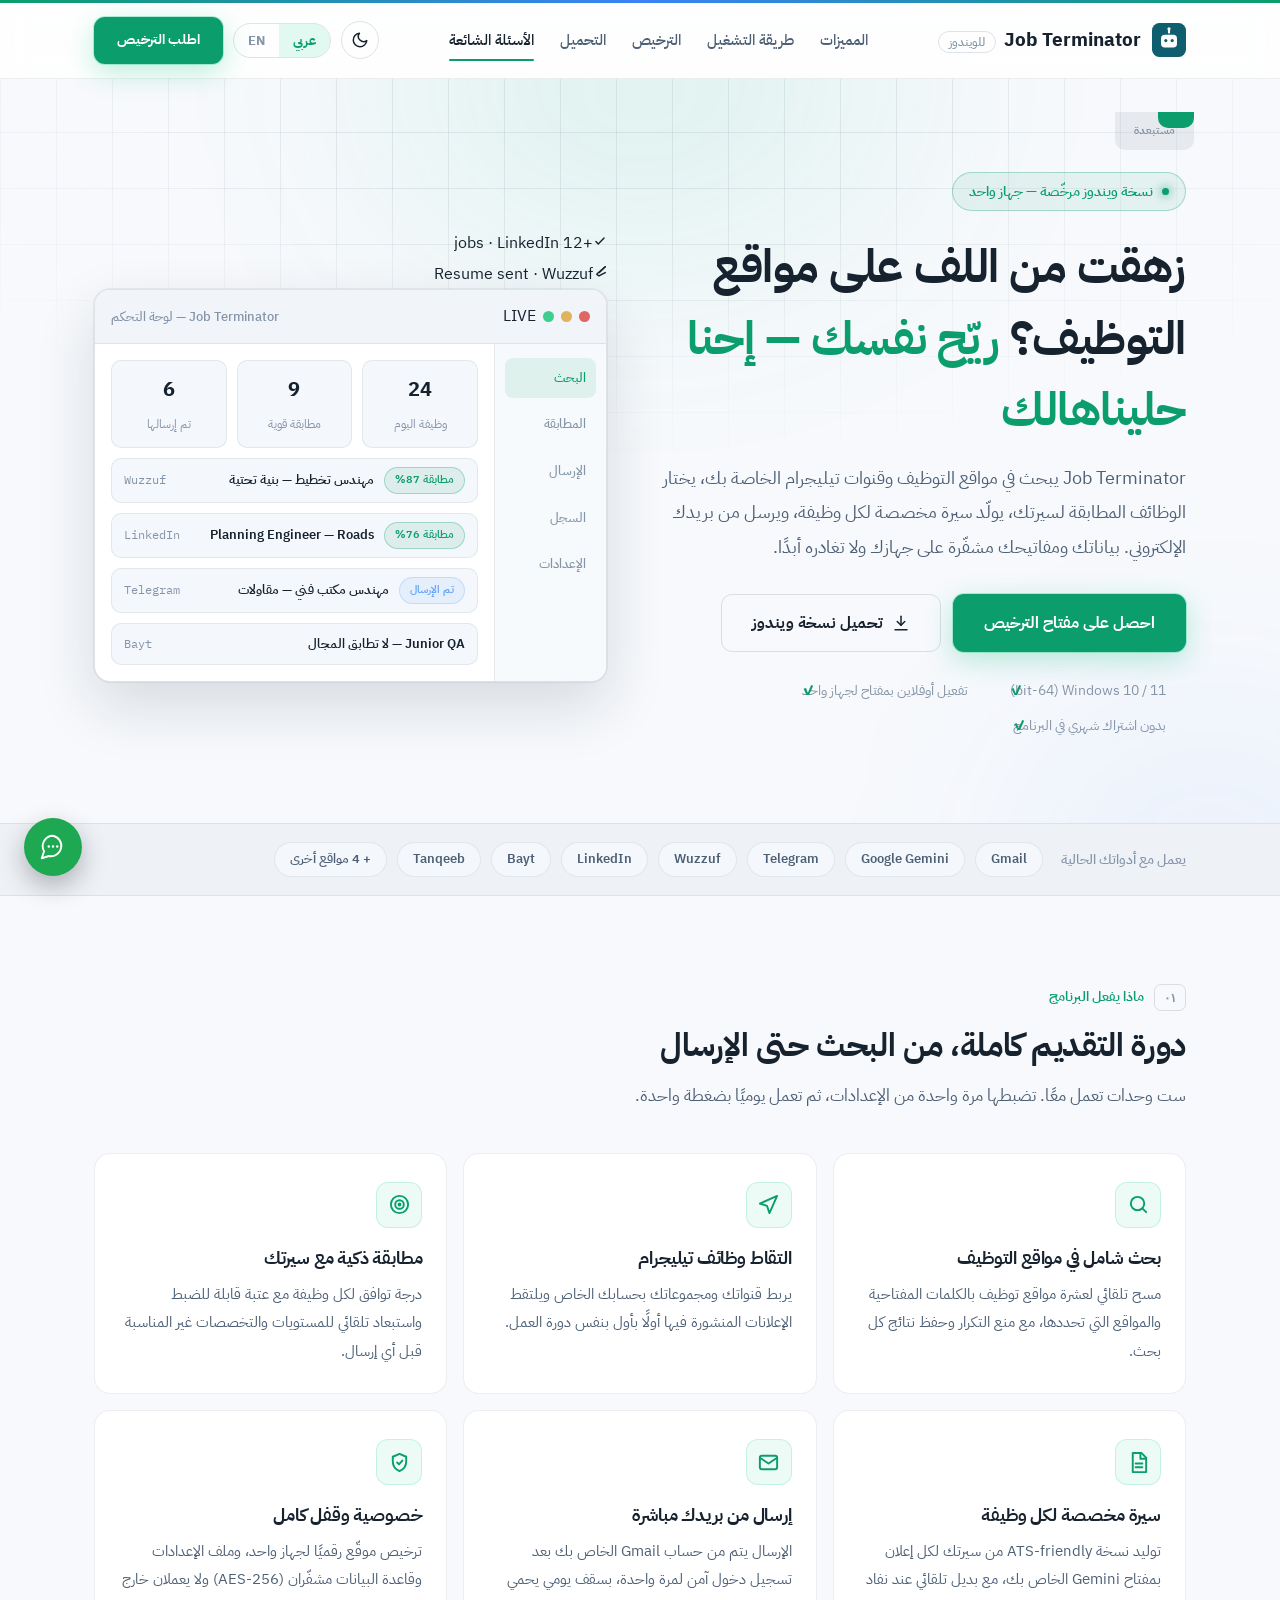
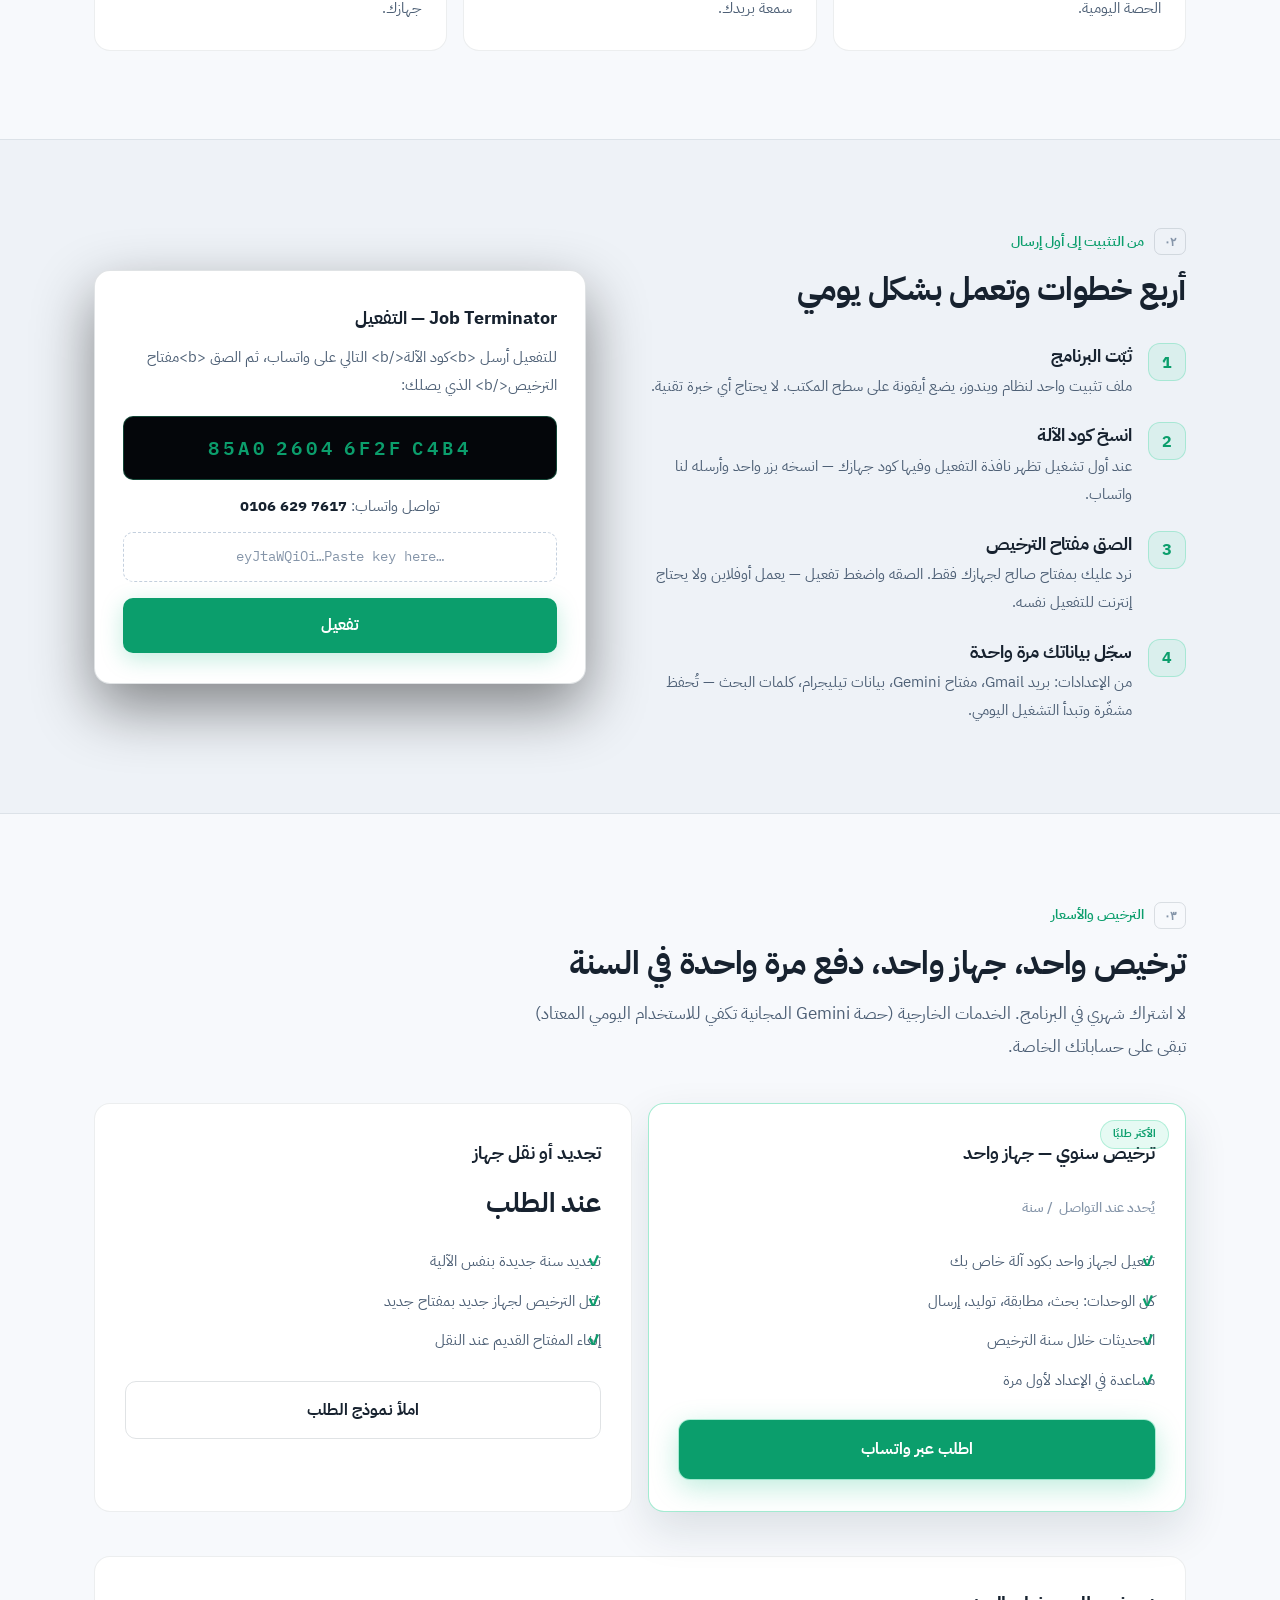
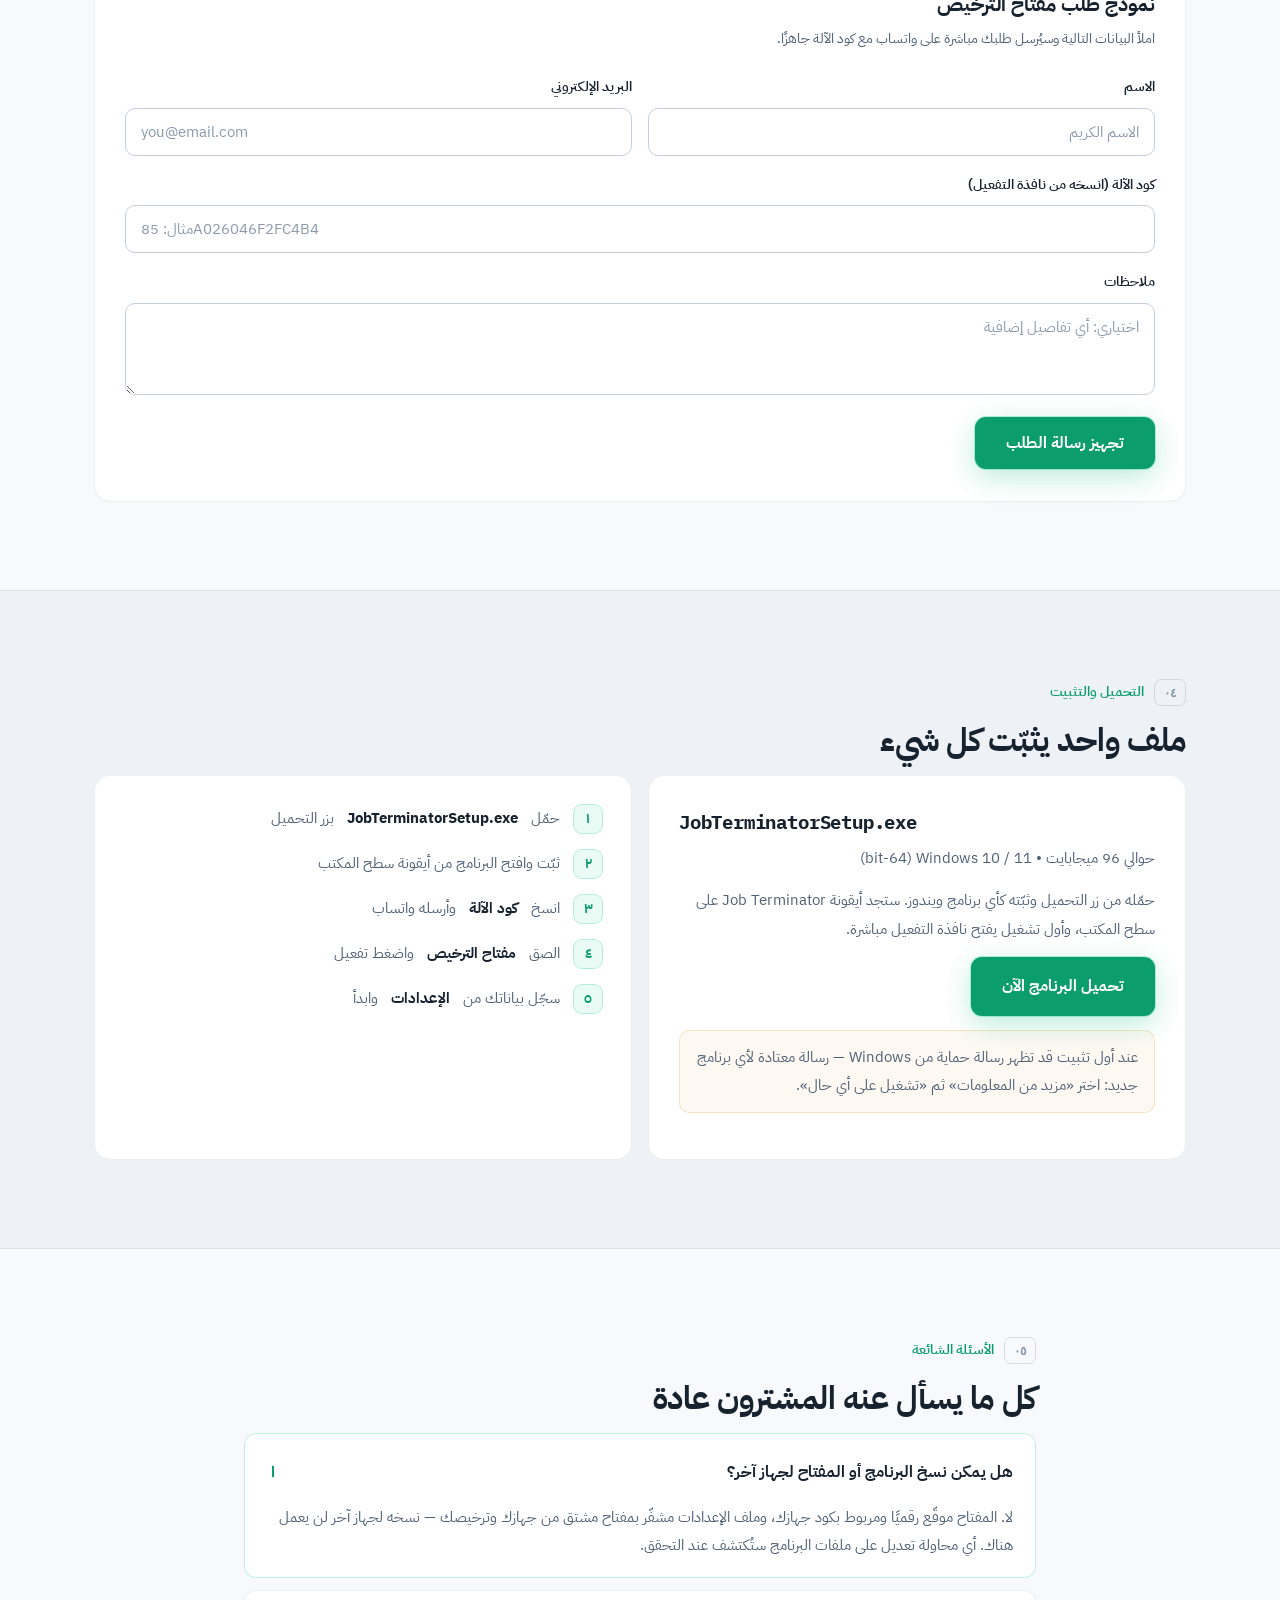
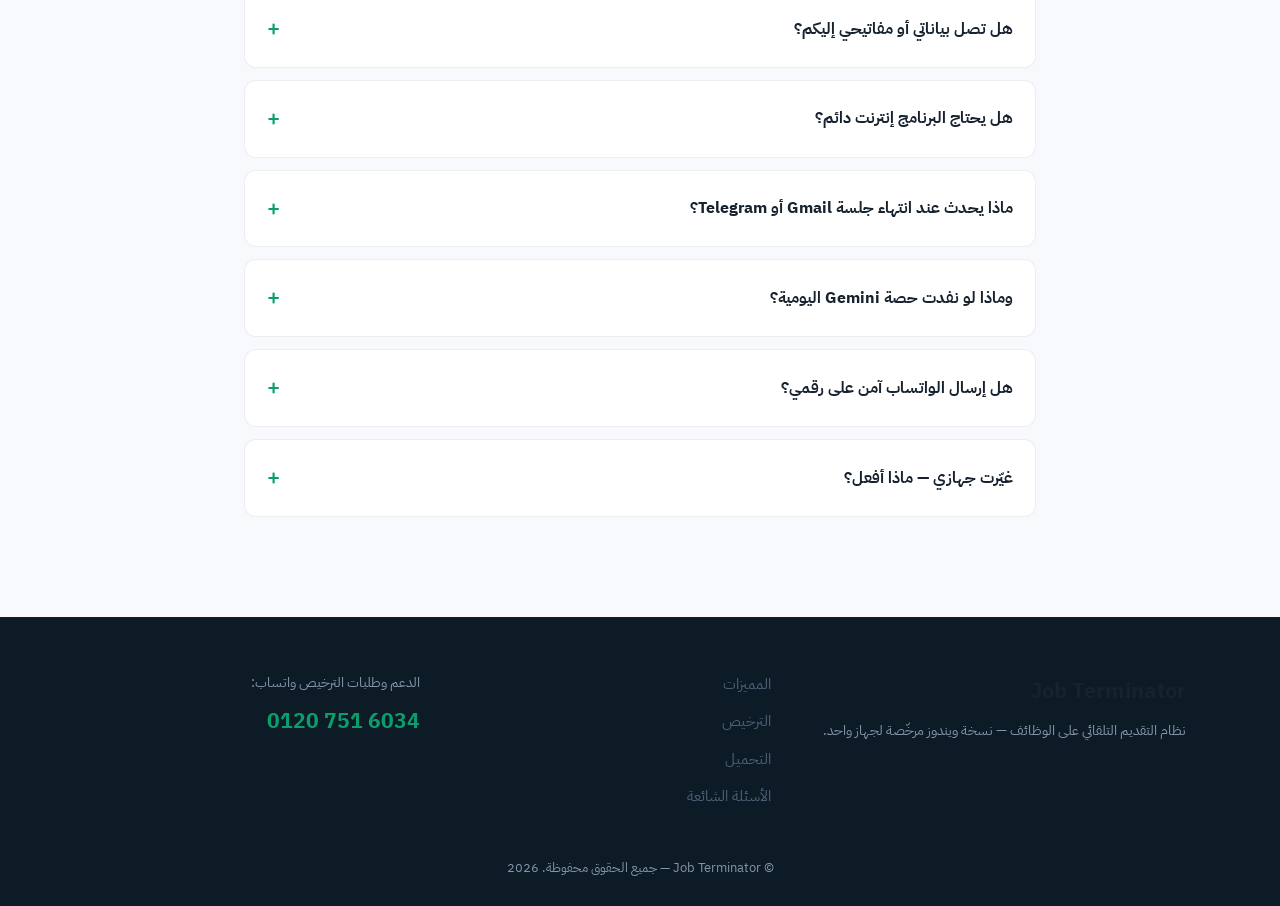
==== commit 0d369929: "Unify hero wording: job sites" ====
--- a/index.html
+++ b/index.html
@@ -76,8 +76,11 @@
       </ul>
     </div>
     <div class="hero-visual" aria-hidden="true">
+      <div class="glow-ring"></div>
+      <div class="float-card fc-1"><svg viewBox="0 0 24 24" width="14" height="14" fill="none" stroke="currentColor" stroke-width="2.5" stroke-linecap="round" stroke-linejoin="round"><path d="m5 13 4 4L19 7"/></svg><span>+12 jobs · LinkedIn</span></div>
+      <div class="float-card fc-2"><svg viewBox="0 0 24 24" width="14" height="14" fill="none" stroke="currentColor" stroke-width="2.5" stroke-linecap="round" stroke-linejoin="round"><path d="M21 3 11 13"/><path d="M21 3 7 15c-.6.4-.6 1 0 1.4l2.6 1.8c.5.4 1 .4 1.4 0L21 13"/></svg><span>Resume sent · Wuzzuf</span></div>
       <div class="app-window">
-        <div class="app-titlebar"><span class="t-dot"></span><span class="t-dot"></span><span class="t-dot"></span><span class="t-name" data-i18n="mock.title">Job Terminator — لوحة التحكم</span></div>
+        <div class="app-titlebar"><span class="t-dot"></span><span class="t-dot"></span><span class="t-dot"></span><span class="t-live"><i class="pulse"></i>LIVE</span><span class="t-name" data-i18n="mock.title">Job Terminator — لوحة التحكم</span></div>
         <div class="app-body">
           <aside class="app-side">
             <span class="side-item active" data-i18n="mock.s1">البحث</span>
@@ -92,10 +95,10 @@
               <div class="stat"><b data-counter="9">0</b><span data-i18n="mock.st2">مطابقة قوية</span></div>
               <div class="stat"><b data-counter="6">0</b><span data-i18n="mock.st3">تم إرسالها</span></div>
             </div>
-            <div class="job-row"><span class="chip ok" data-i18n="mock.c1">مطابقة 87%</span><span class="job-title" data-i18n="mock.j1">مهندس تخطيط — بنية تحتية</span><span class="job-src">Wuzzuf</span></div>
-            <div class="job-row"><span class="chip ok" data-i18n="mock.c2">مطابقة 76%</span><span class="job-title" data-i18n="mock.j2">Planning Engineer — Roads</span><span class="job-src">LinkedIn</span></div>
-            <div class="job-row"><span class="chip sent" data-i18n="mock.c3">تم الإرسال</span><span class="job-title" data-i18n="mock.j3">مهندس مكتب فني — مقاولات</span><span class="job-src">Telegram</span></div>
-            <div class="job-row"><span class="chip skip" data-i18n="mock.c4">مستبعدة</span><span class="job-title" data-i18n="mock.j4">Junior QA — لا تطابق المجال</span><span class="job-src">Bayt</span></div>
+            <div class="job-row"><span class="chip ok" data-i18n="mock.c1">مطابقة 87%</span><span class="job-title" data-i18n="mock.j1">مهندس تخطيط — بنية تحتية</span><span class="bar" data-w="87"><i></i></span><span class="job-src">Wuzzuf</span></div>
+            <div class="job-row"><span class="chip ok" data-i18n="mock.c2">مطابقة 76%</span><span class="job-title" data-i18n="mock.j2">Planning Engineer — Roads</span><span class="bar" data-w="76"><i></i></span><span class="job-src">LinkedIn</span></div>
+            <div class="job-row"><span class="chip sent" data-i18n="mock.c3">تم الإرسال</span><span class="job-title" data-i18n="mock.j3">مهندس مكتب فني — مقاولات</span><span class="bar done" data-w="100"><i></i></span><span class="job-src">Telegram</span></div>
+            <div class="job-row"><span class="chip skip" data-i18n="mock.c4">مستبعدة</span><span class="job-title" data-i18n="mock.j4">Junior QA — لا تطابق المجال</span><span class="bar skip" data-w="34"><i></i></span><span class="job-src">Bayt</span></div>
           </div>
         </div>
       </div>
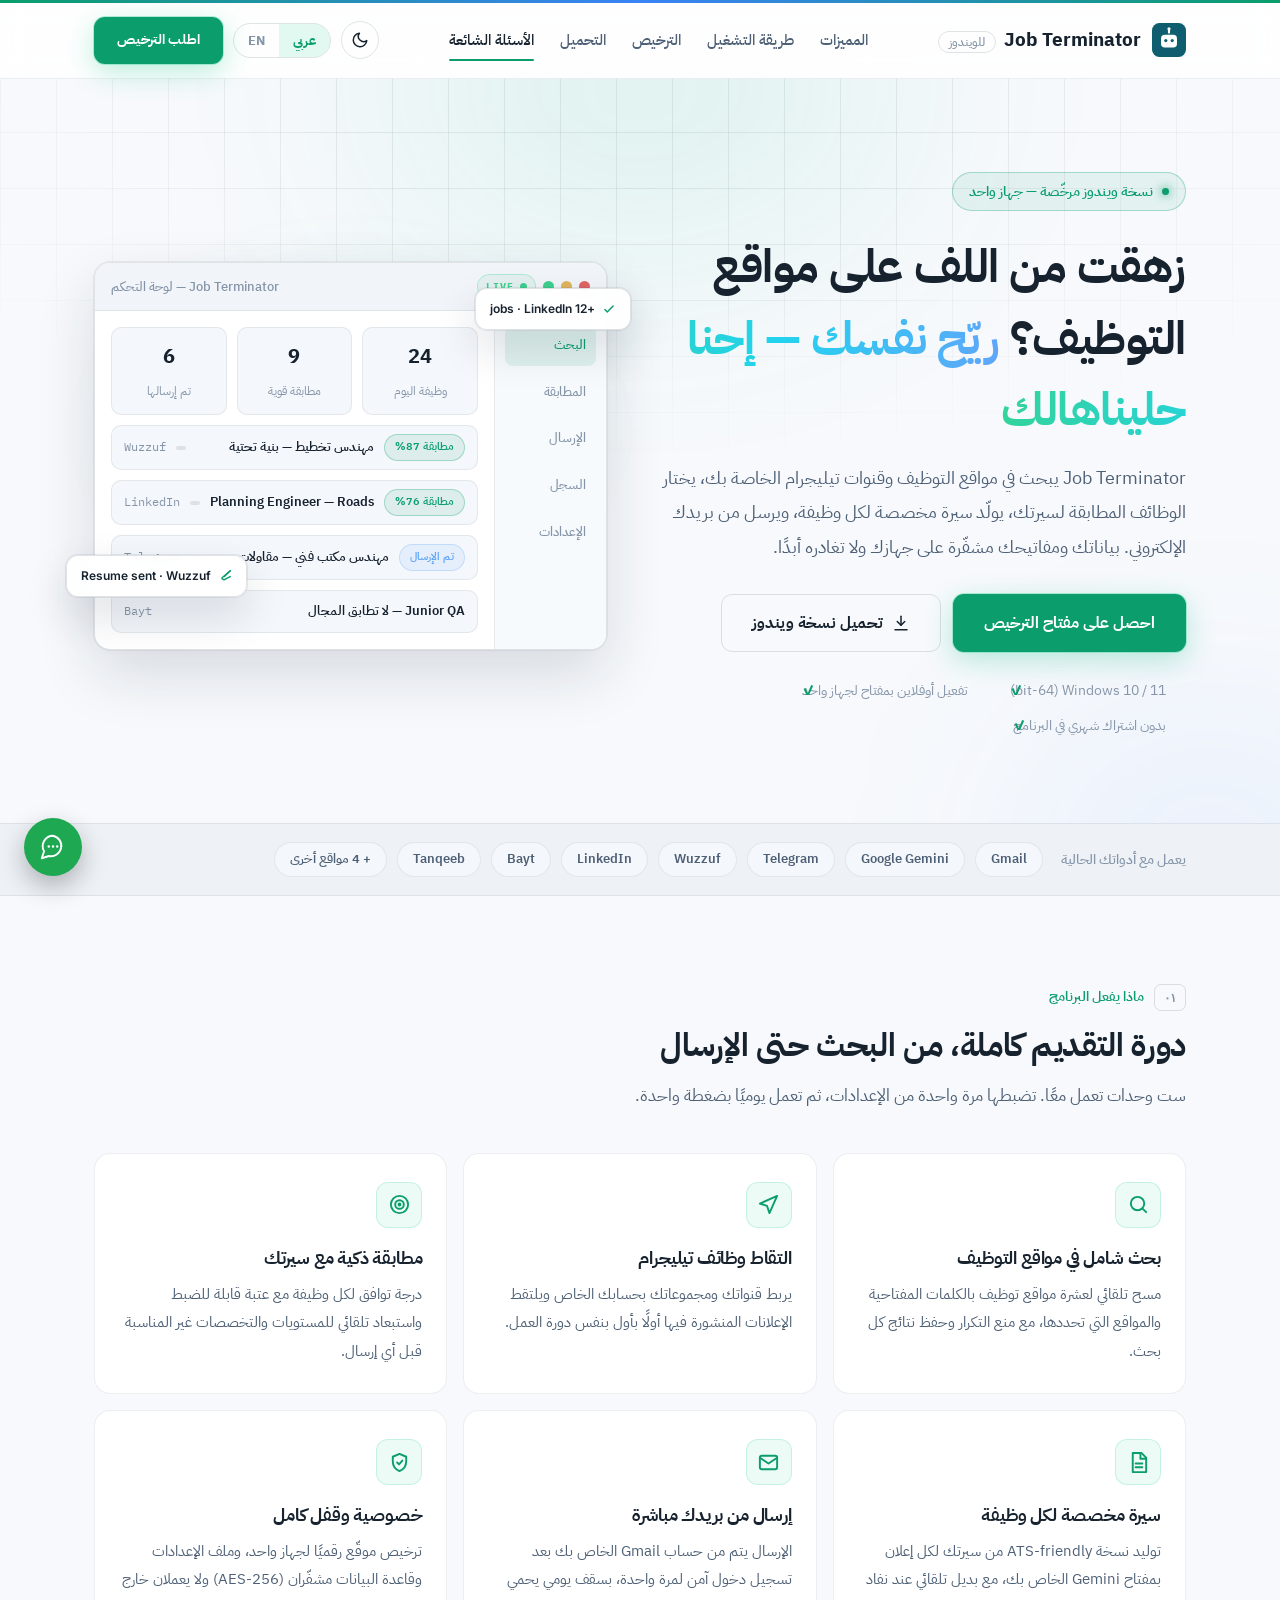
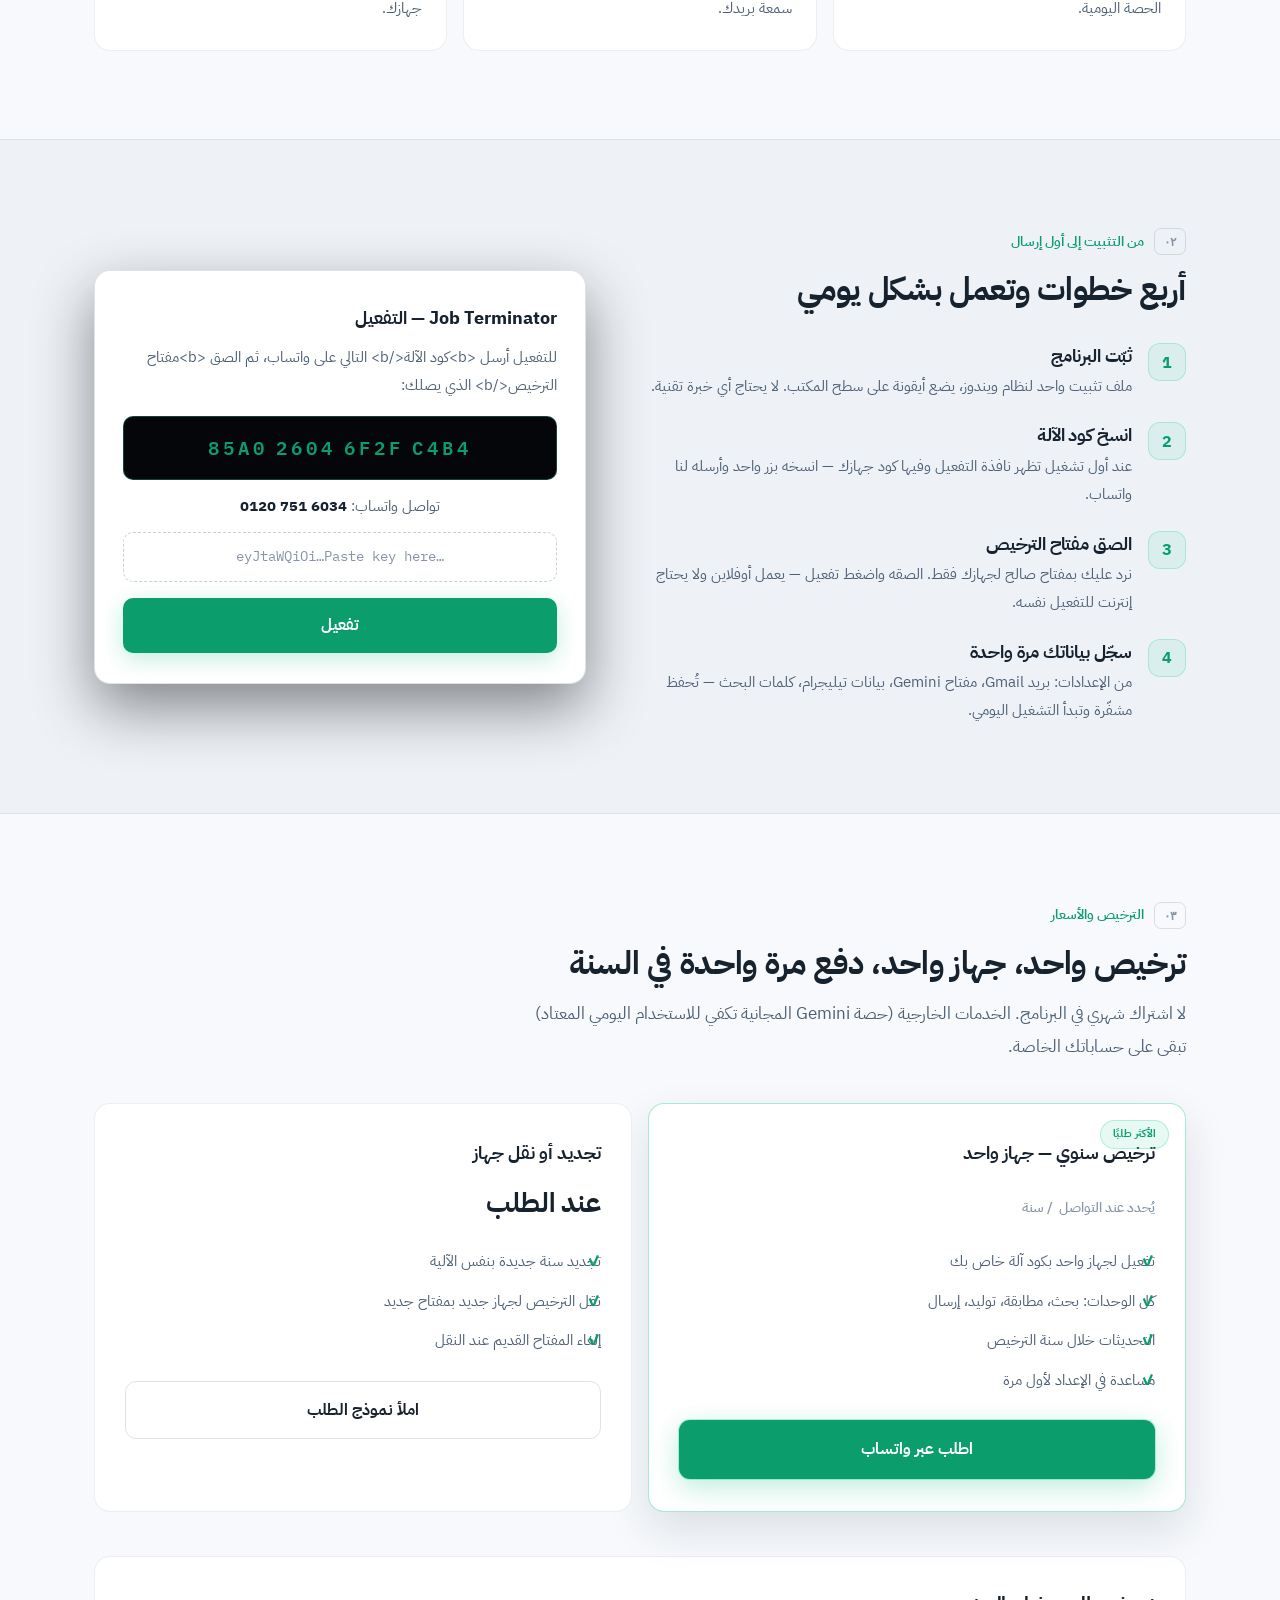
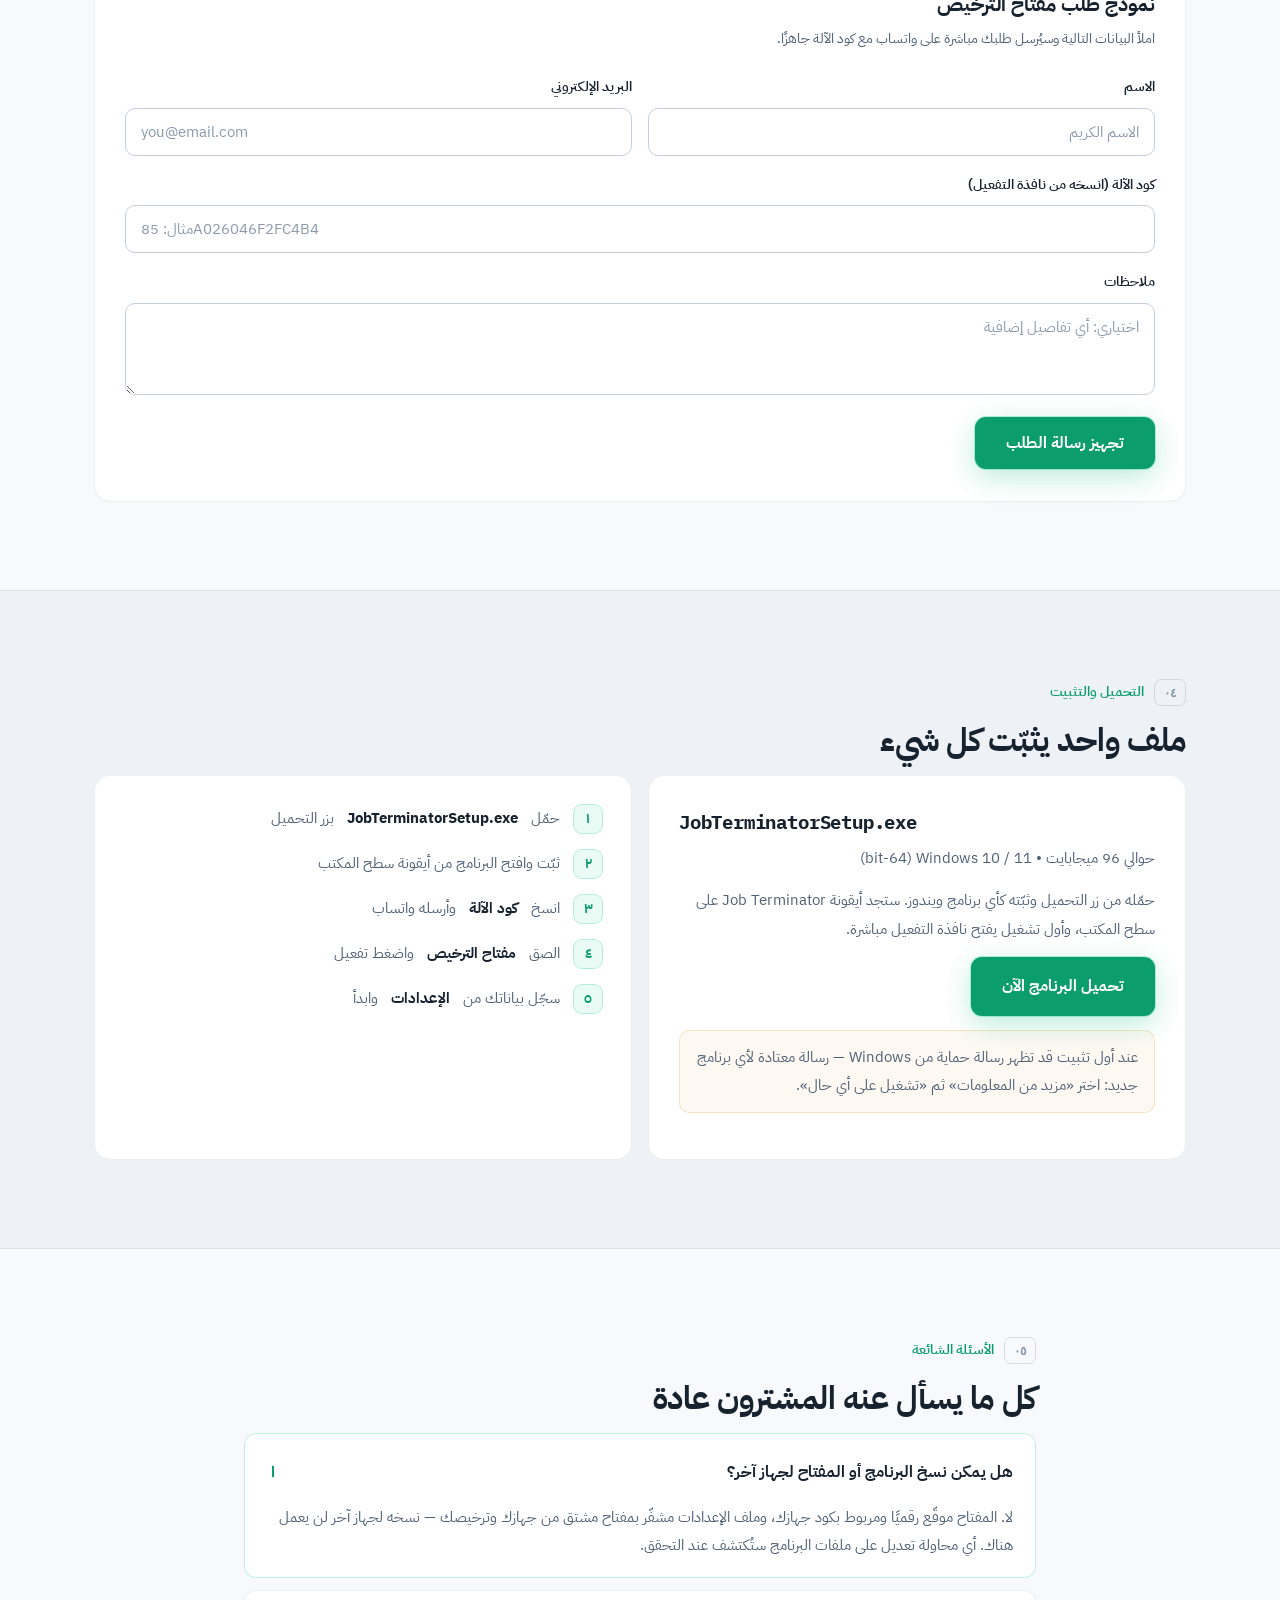
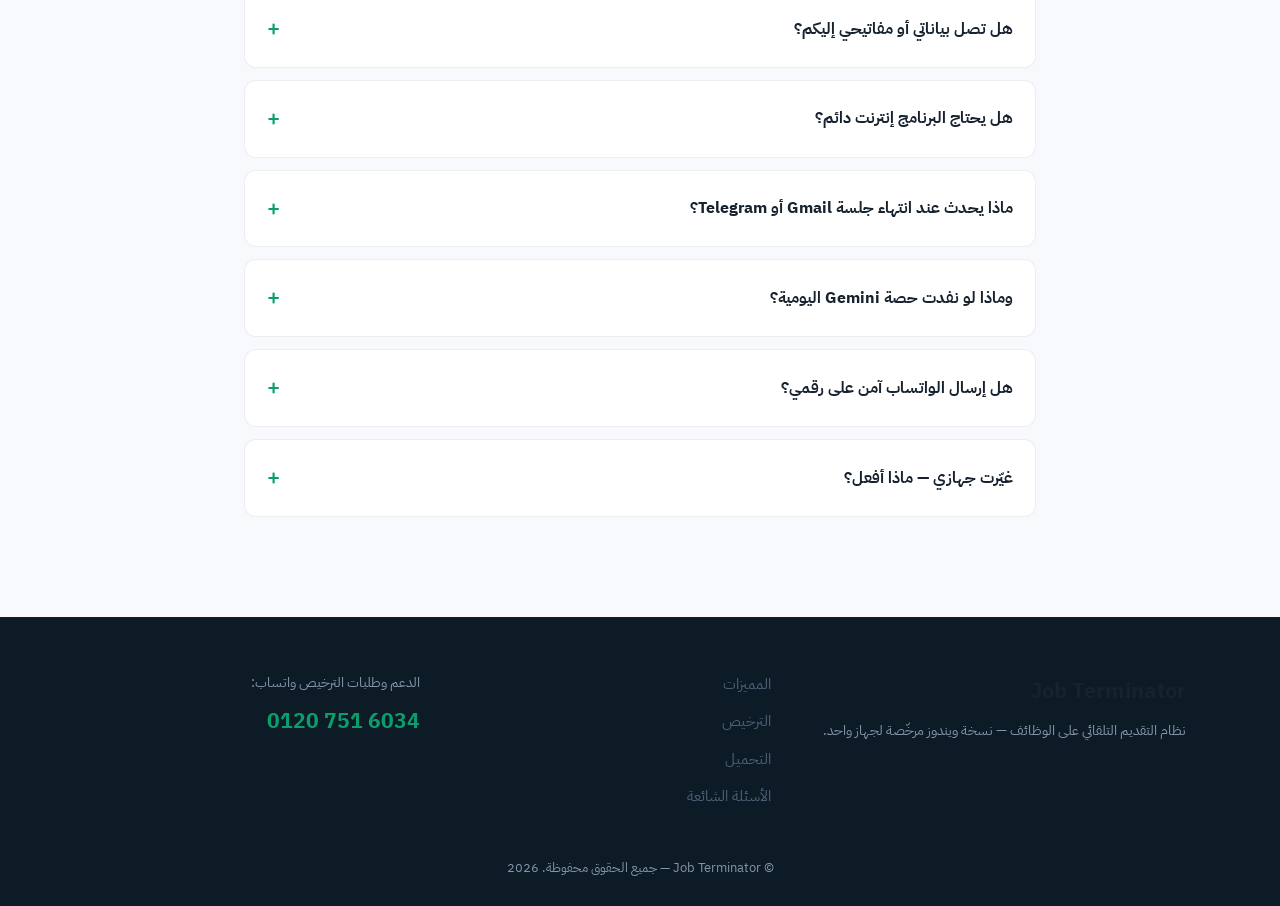
==== commit 44b93600: "Fix WhatsApp number in activation card to match official" ====
--- a/index.html
+++ b/index.html
@@ -175,7 +175,7 @@
         <p class="lc-title" data-i18n="how.card_t">Job Terminator — التفعيل</p>
         <p class="lc-text" data-i18n="how.card_d">للتفعيل أرسل <b>كود الآلة</b> التالي على واتساب، ثم الصق <b>مفتاح الترخيص</b> الذي يصلك:</p>
         <p class="lc-code" dir="ltr">85A0&thinsp;2604&thinsp;6F2F&thinsp;C4B4</p>
-        <p class="lc-wa"><span data-i18n="how.card_wa">تواصل واتساب:</span> <bdi dir="ltr">0106 629 7617</bdi></p>
+        <p class="lc-wa"><span data-i18n="how.card_wa">تواصل واتساب:</span> <bdi dir="ltr">0120 751 6034</bdi></p>
         <p class="lc-key" dir="ltr">eyJtaWQiOi…Paste key here…</p>
         <p class="lc-btn" data-i18n="how.card_btn">تفعيل</p>
       </div>
--- a/styles.css
+++ b/styles.css
@@ -85,7 +85,7 @@
 .eyebrow .dot{width:7px;height:7px;border-radius:50%;background:var(--acc);box-shadow:0 0 10px var(--acc);animation:pulse 2s ease-in-out infinite}
 @keyframes pulse{0%,100%{opacity:1;transform:scale(1)}50%{opacity:.5;transform:scale(1.2)}}
 .hero h1{font-size:46px;font-weight:700;margin-bottom:16px}
-.hero h1 .accent{color:var(--acc);position:relative}
+.hero h1 .accent{background:linear-gradient(100deg,#34d399,#22d3ee 55%,#60a5fa);;-webkit-background-clip:text;background-clip:text;color:transparent;position:relative}
 .hero h1 .accent::after{content:"";position:absolute;bottom:0;left:0;right:0;height:3px;background:var(--acc);border-radius:2px;transform:scaleX(0);transform-origin:left;animation:underline 1s var(--ease) .6s forwards}
 @keyframes underline{to{transform:scaleX(1)}}
 .lead{color:var(--mut);font-size:18px;margin-bottom:30px;max-width:560px}
@@ -95,13 +95,19 @@
 .hero-meta li::before{content:"✓";color:var(--acc);font-weight:700;position:absolute;left:0}
 
 /* app window mockup */
-.app-window{background:rgba(12,14,20,.92);border:1px solid var(--line);border-radius:var(--radius);box-shadow:0 30px 80px rgba(0,0,0,.5),0 0 0 1px rgba(0,0,0,.4),0 0 90px rgba(16,185,129,.07);overflow:hidden;transition:transform .35s var(--ease),box-shadow .35s var(--ease)}
+.hero-visual{position:relative}
+.glow-ring{position:absolute;inset:-60px;background:radial-gradient(ellipse 60% 55% at 50% 45%,rgba(52,211,153,.16),transparent 70%);filter:blur(28px);pointer-events:none}
+.app-window{position:relative;background:rgba(12,14,20,.92);border:1px solid var(--line);border-radius:var(--radius);box-shadow:0 30px 80px rgba(0,0,0,.5),0 0 0 1px rgba(0,0,0,.4),0 0 90px rgba(16,185,129,.07);overflow:hidden;transition:transform .35s var(--ease),box-shadow .35s var(--ease);animation:windowFade .8s var(--ease) both}
+@keyframes windowFade{from{opacity:0;transform:translateY(24px) scale(.97)}to{opacity:1;transform:none}}
 .app-window:hover{transform:translateY(-4px);box-shadow:0 40px 90px rgba(0,0,0,.55),0 0 0 1px rgba(0,0,0,.4),0 0 100px rgba(16,185,129,.1)}
 .app-titlebar{display:flex;align-items:center;gap:7px;background:rgba(255,255,255,.03);padding:11px 16px;border-bottom:1px solid var(--line-soft)}
 .t-dot{width:11px;height:11px;border-radius:50%;background:#2a2f3a;transition:background .15s}
 .t-dot:first-child{background:#e06565}
 .t-dot:nth-child(2){background:#e0b45c}
 .t-dot:nth-child(3){background:#3ecf8e}
+.t-live{display:inline-flex;align-items:center;gap:6px;font-size:10px;font-weight:700;color:#3ecf8e;font-family:var(--mono);letter-spacing:1px;border:1px solid rgba(62,207,142,.3);padding:2px 8px;border-radius:999px;background:rgba(62,207,142,.08)}
+.t-live .pulse{width:7px;height:7px;border-radius:50%;background:#3ecf8e;animation:blink 1.2s ease-in-out infinite}
+@keyframes blink{0%,100%{opacity:1;box-shadow:0 0 0 0 rgba(62,207,142,.5)}50%{opacity:.5;box-shadow:0 0 0 4px rgba(62,207,142,0)}}
 .t-name{margin-inline-start:auto;font-size:12.5px;color:var(--dim);font-weight:500}
 .app-body{display:flex;min-height:308px}
 .app-side{background:rgba(255,255,255,.015);border-inline-end:1px solid var(--line-soft);padding:14px 10px;display:flex;flex-direction:column;gap:6px;min-width:112px}
@@ -121,6 +127,16 @@
 .chip.ok{background:rgba(52,211,153,.1);color:var(--acc);border-color:rgba(52,211,153,.25)}
 .chip.sent{background:rgba(96,165,250,.1);color:var(--blue);border-color:rgba(96,165,250,.25)}
 .chip.skip{background:rgba(255,255,255,.05);color:var(--dim)}
+.bar{position:relative;flex:none;width:10px;height:4px;background:rgba(255,255,255,.09);border-radius:2px;overflow:hidden}
+.bar i{position:absolute;inset:0;background:linear-gradient(90deg,var(--acc-deep),var(--acc));transform:scaleX(0);transform-origin:left;border-radius:2px;transition:transform .9s var(--ease)}
+.bar.done i{background:linear-gradient(90deg,var(--blue),#93c5fd)}
+.bar.skip i{background:linear-gradient(90deg,#4b5568,#6b7280)}
+.app-window.ready .bar i{transform:scaleX(var(--w,0))}
+.float-card{position:absolute;z-index:5;display:flex;align-items:center;gap:7px;font-size:12px;font-weight:600;font-family:var(--font-en);color:var(--txt);background:rgba(14,17,24,.92);border:1px solid var(--line);border-radius:12px;padding:9px 14px;box-shadow:0 18px 44px rgba(0,0,0,.5),0 0 0 1px rgba(0,0,0,.3),0 0 30px rgba(52,211,153,.12);backdrop-filter:blur(8px);-webkit-backdrop-filter:blur(8px)}
+.float-card svg{color:var(--acc);flex:none}
+.fc-1{top:26px;right:-24px;animation:floatCard 6s ease-in-out infinite}
+.fc-2{bottom:52px;left:-28px;animation:floatCard 7s ease-in-out 1s infinite}
+@keyframes floatCard{0%,100%{transform:translateY(0)}50%{transform:translateY(-12px)}}
 
 /* ---------- strip ---------- */
 .strip{border-block:1px solid var(--line-soft);background:var(--bg2)}
@@ -279,6 +295,9 @@
 html[data-theme="light"] .strip-list li{background:#f4f7fb}
 html[data-theme="light"] .chip.skip{background:rgba(18,38,60,.07)}
 html[data-theme="light"] .chip.ok{background:rgba(11,158,108,.1);border-color:rgba(11,158,108,.3)}
+html[data-theme="light"] .bar{background:rgba(18,38,60,.1)}
+html[data-theme="light"] .float-card{background:rgba(255,255,255,.94);box-shadow:0 18px 44px rgba(18,38,60,.14),0 0 0 1px rgba(18,38,60,.07)}
+html[data-theme="light"] .glow-ring{background:radial-gradient(ellipse 60% 55% at 50% 45%,rgba(16,185,129,.12),transparent 70%)}
 html[data-theme="light"] .feature:hover,
 html[data-theme="light"] .plan.featured{box-shadow:0 18px 44px rgba(18,38,60,.12)}
 html[data-theme="light"] .license-form input,
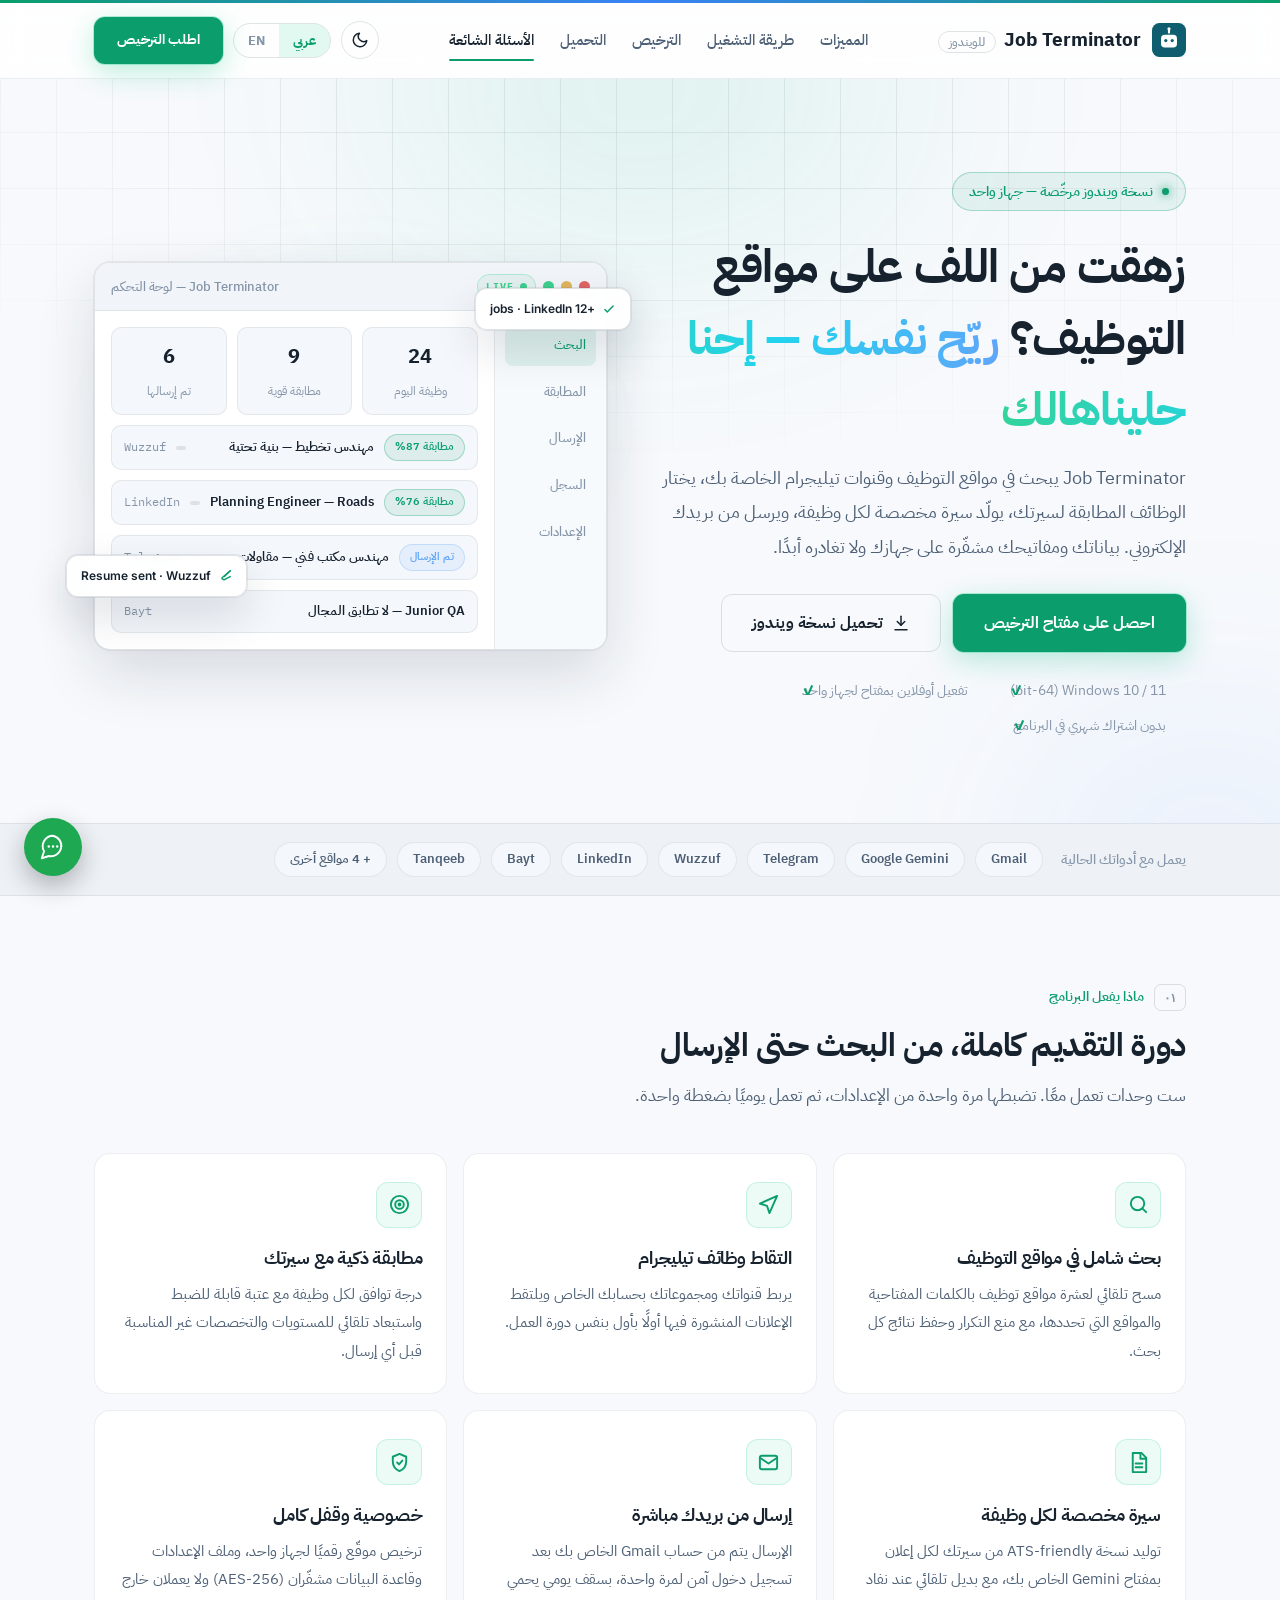
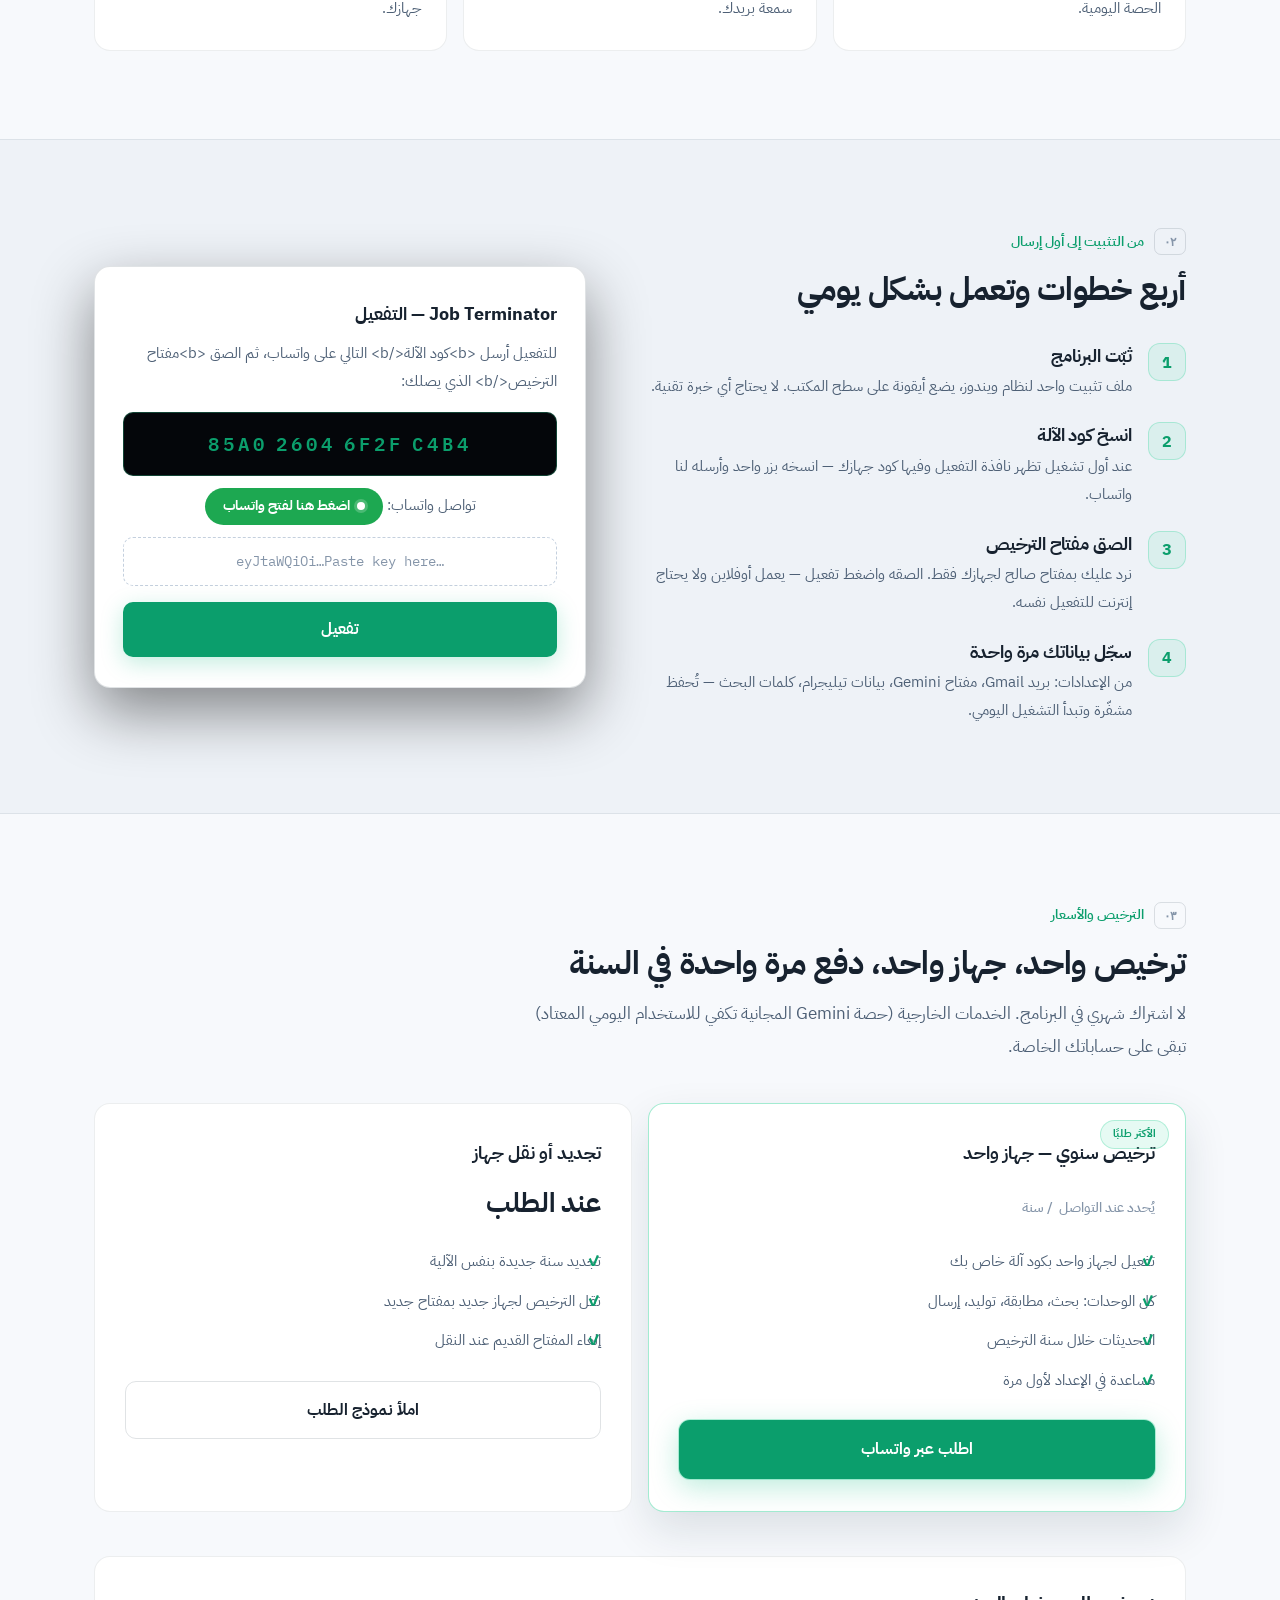
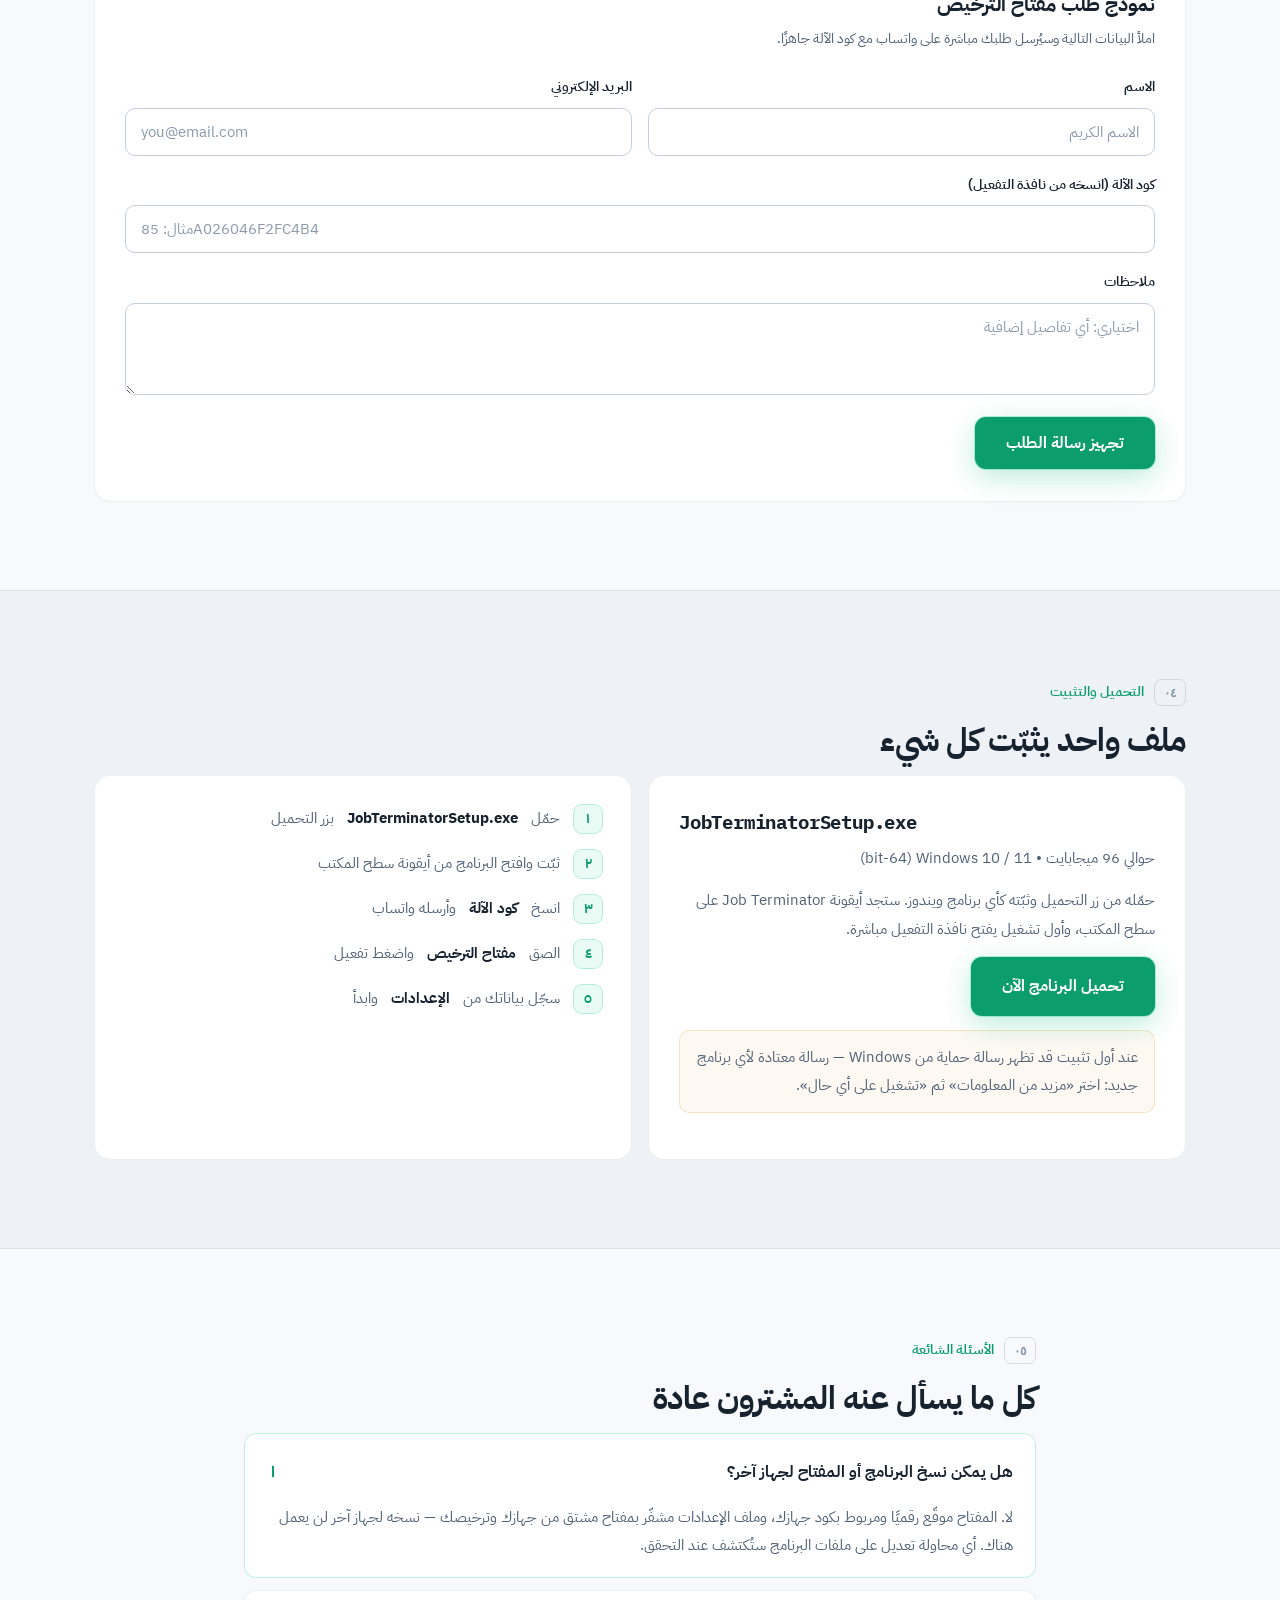
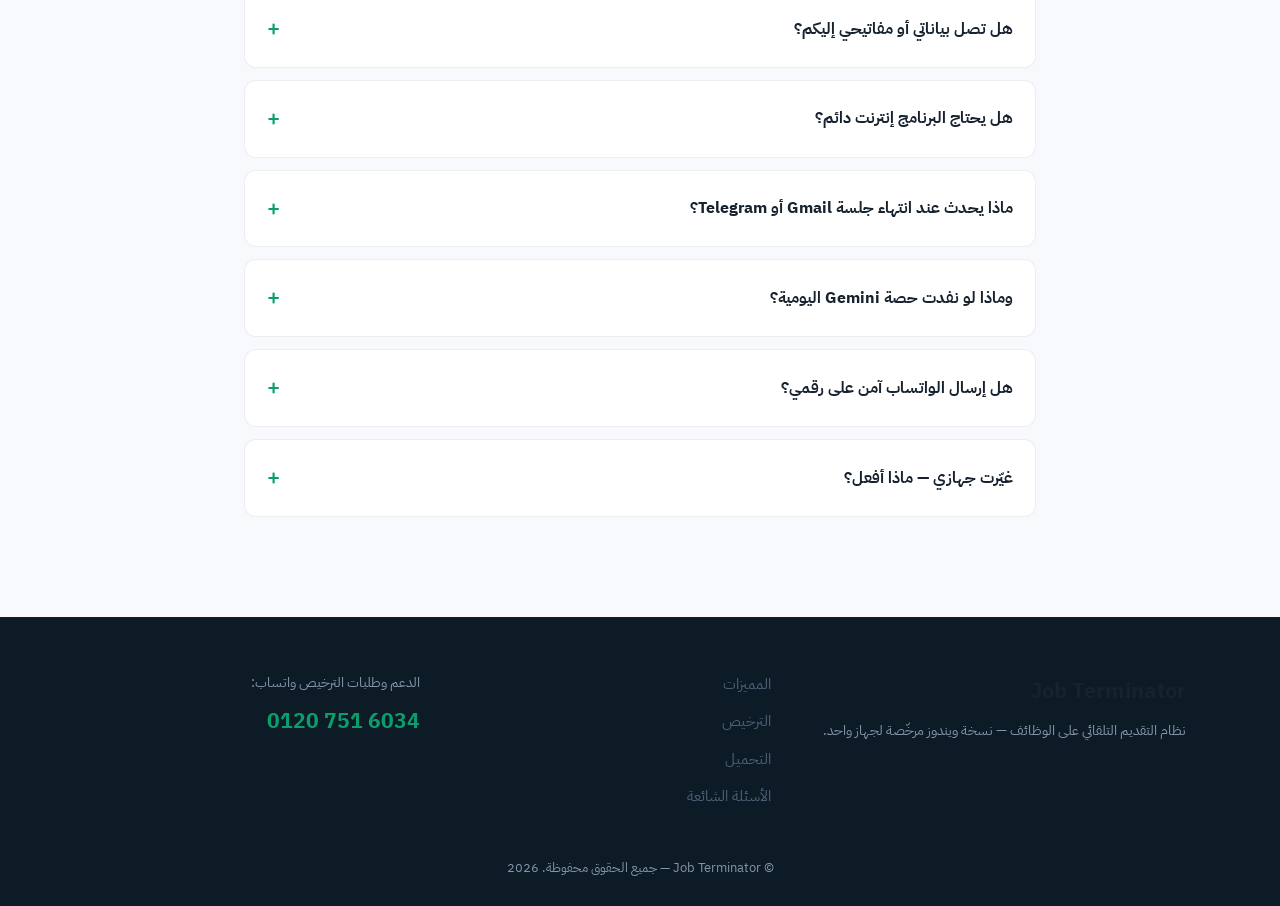
==== commit 0b73073e: "Global WhatsApp link (Egypt +20), no exposed number" ====
--- a/index.html
+++ b/index.html
@@ -1,4 +1,4 @@
-<!DOCTYPE html>
+﻿<!DOCTYPE html>
 <html lang="ar" dir="rtl">
 <head>
 <meta charset="UTF-8">
@@ -17,7 +17,7 @@
 <link rel="preconnect" href="https://fonts.googleapis.com">
 <link rel="preconnect" href="https://fonts.gstatic.com" crossorigin>
 <link href="https://fonts.googleapis.com/css2?family=IBM+Plex+Sans+Arabic:wght@400;500;600;700&family=IBM+Plex+Mono:wght@500;600&family=Inter:wght@400;500;600;700;800&display=swap" rel="stylesheet">
-<link rel="stylesheet" href="styles.css">
+<link rel="stylesheet" href="styles.css?v=2026.09.16.5">
 <link rel="icon" href="data:image/svg+xml,%3Csvg xmlns='http://www.w3.org/2000/svg' viewBox='0 0 64 64'%3E%3Crect width='64' height='64' rx='14' fill='%230E5E6F'/%3E%3Crect x='17' y='22' width='30' height='24' rx='7' fill='white'/%3E%3Ccircle cx='26' cy='33' r='3' fill='%230E5E6F'/%3E%3Ccircle cx='38' cy='33' r='3' fill='%230E5E6F'/%3E%3Crect x='30' y='12' width='4' height='8' rx='2' fill='white'/%3E%3Ccircle cx='32' cy='11' r='3' fill='white'/%3E%3C/svg%3E">
 </head>
 <body>
@@ -175,7 +175,7 @@
         <p class="lc-title" data-i18n="how.card_t">Job Terminator — التفعيل</p>
         <p class="lc-text" data-i18n="how.card_d">للتفعيل أرسل <b>كود الآلة</b> التالي على واتساب، ثم الصق <b>مفتاح الترخيص</b> الذي يصلك:</p>
         <p class="lc-code" dir="ltr">85A0&thinsp;2604&thinsp;6F2F&thinsp;C4B4</p>
-        <p class="lc-wa"><span data-i18n="how.card_wa">تواصل واتساب:</span> <bdi dir="ltr">0120 751 6034</bdi></p>
+        <p class="lc-wa"><span data-i18n="how.card_wa">تواصل واتساب:</span> <a class="wa-link" href="https://wa.me/201207516034" target="_blank" rel="noopener" data-i18n="how.card_wa_link" onclick="return openWa(event,'201207516034')">اضغط هنا لفتح واتساب</a></p>
         <p class="lc-key" dir="ltr">eyJtaWQiOi…Paste key here…</p>
         <p class="lc-btn" data-i18n="how.card_btn">تفعيل</p>
       </div>
@@ -292,7 +292,7 @@
   <svg viewBox="0 0 32 32" width="30" height="30" fill="none" stroke="#fff" stroke-width="2" stroke-linecap="round" stroke-linejoin="round" aria-hidden="true"><path d="M16 4a11 11 0 0 0-9.5 16.5L4 28l7.7-2.4A11 11 0 1 0 16 4z"/><circle cx="11.5" cy="15.5" r="1.3" fill="#fff" stroke="none"/><circle cx="16" cy="15.5" r="1.3" fill="#fff" stroke="none"/><circle cx="20.5" cy="15.5" r="1.3" fill="#fff" stroke="none"/></svg>
 </a>
 
-<script src="lang.js"></script>
-<script src="script.js"></script>
+<script src="lang.js?v=2026.09.16.5"></script>
+<script src="script.js?v=2026.09.16.5"></script>
 </body>
 </html>
--- a/styles.css
+++ b/styles.css
@@ -183,6 +183,9 @@
 .license-card:hover .lc-code{border-color:rgba(52,211,153,.5)}
 .lc-wa{text-align:center;font-size:15px;color:var(--mut);margin-bottom:12px}
 .lc-wa bdi{color:var(--txt);font-weight:700}
+.wa-link{display:inline-flex;align-items:center;gap:7px;color:#fff!important;background:#1da851;font-weight:700;padding:5px 18px;border-radius:999px;font-size:14px;transition:background .15s,transform .15s var(--ease-spring)}
+.wa-link:hover{background:#22c55e;transform:translateY(-1px)}
+.wa-link::before{content:"";width:8px;height:8px;border-radius:50%;background:#fff;box-shadow:0 0 0 3px rgba(255,255,255,.2)}
 .lc-key{background:rgba(255,255,255,.025);border:1px dashed #3a4354;color:var(--dim);text-align:center;border-radius:10px;padding:11px;font-size:13.5px;font-family:var(--mono);margin-bottom:16px}
 .lc-btn{background:var(--acc-deep);color:#fff;text-align:center;font-weight:700;border-radius:10px;padding:12px;box-shadow:0 6px 22px rgba(16,185,129,.25)}
 
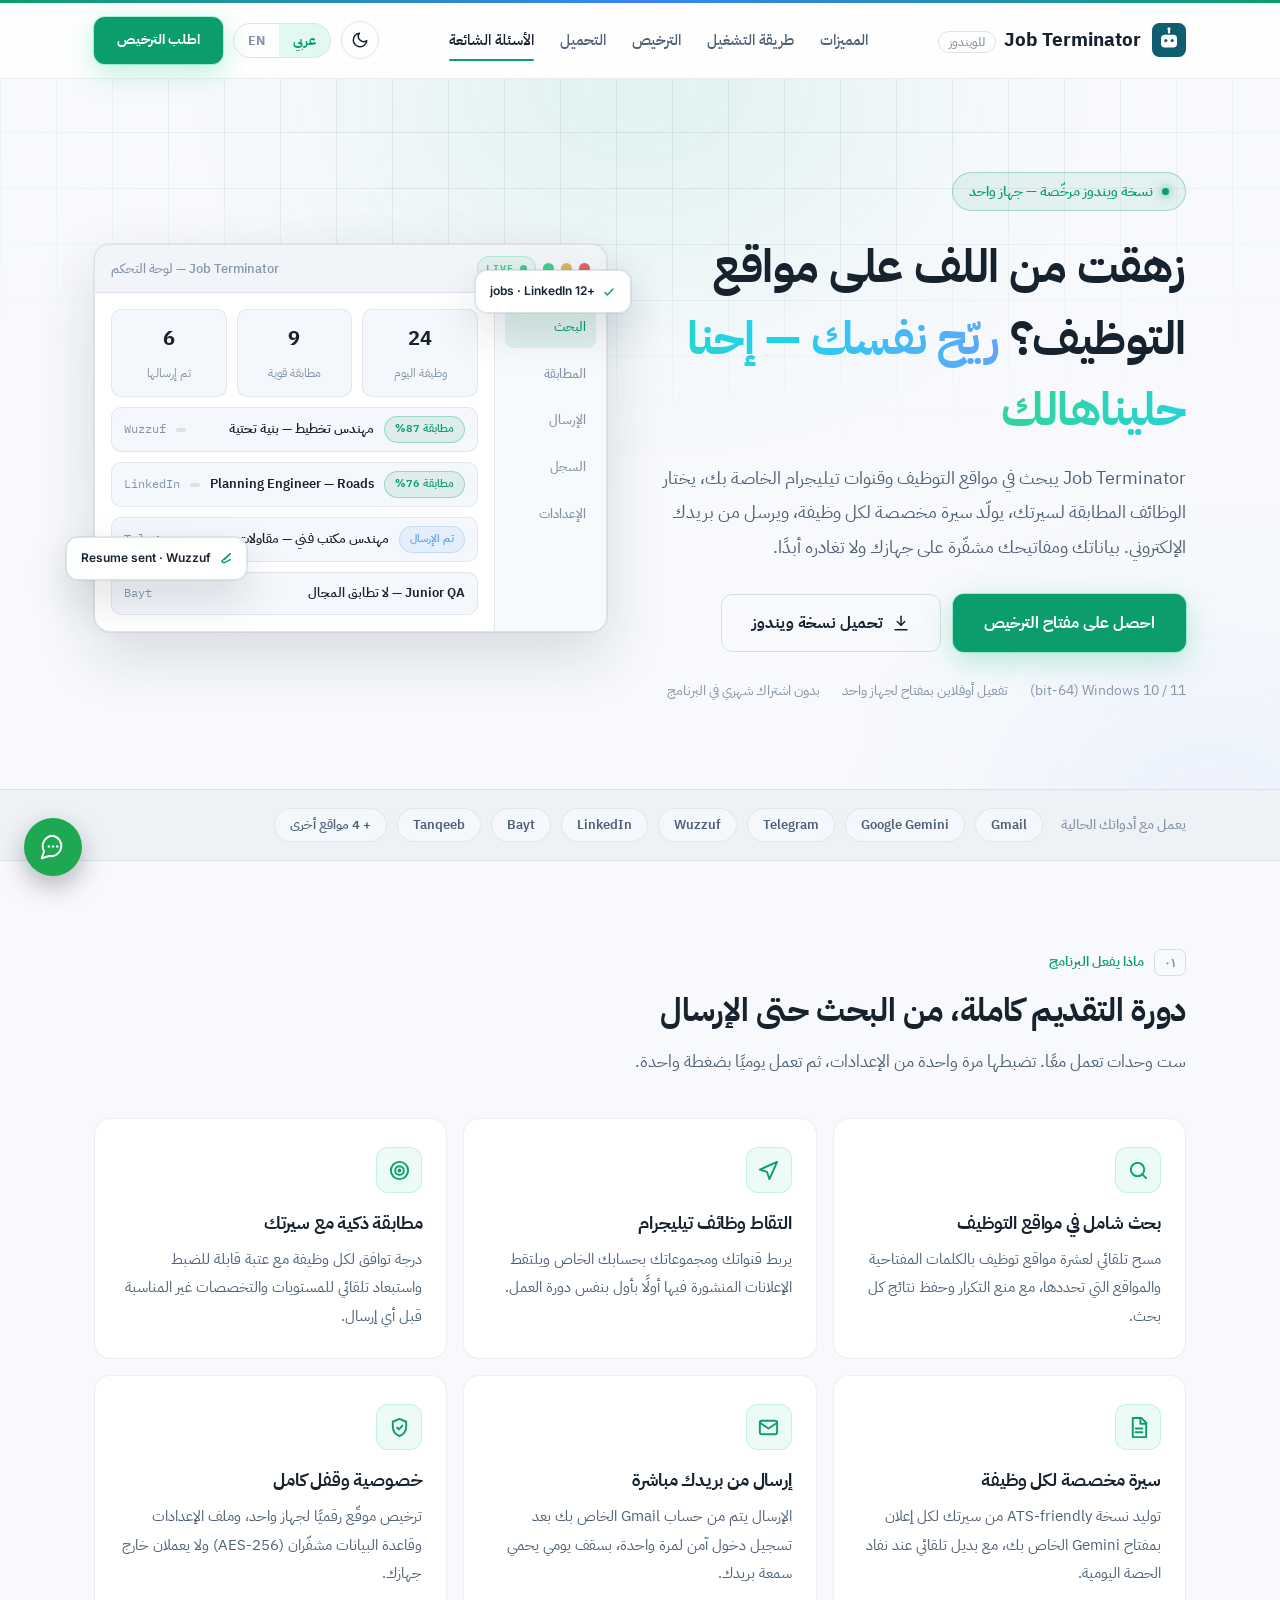
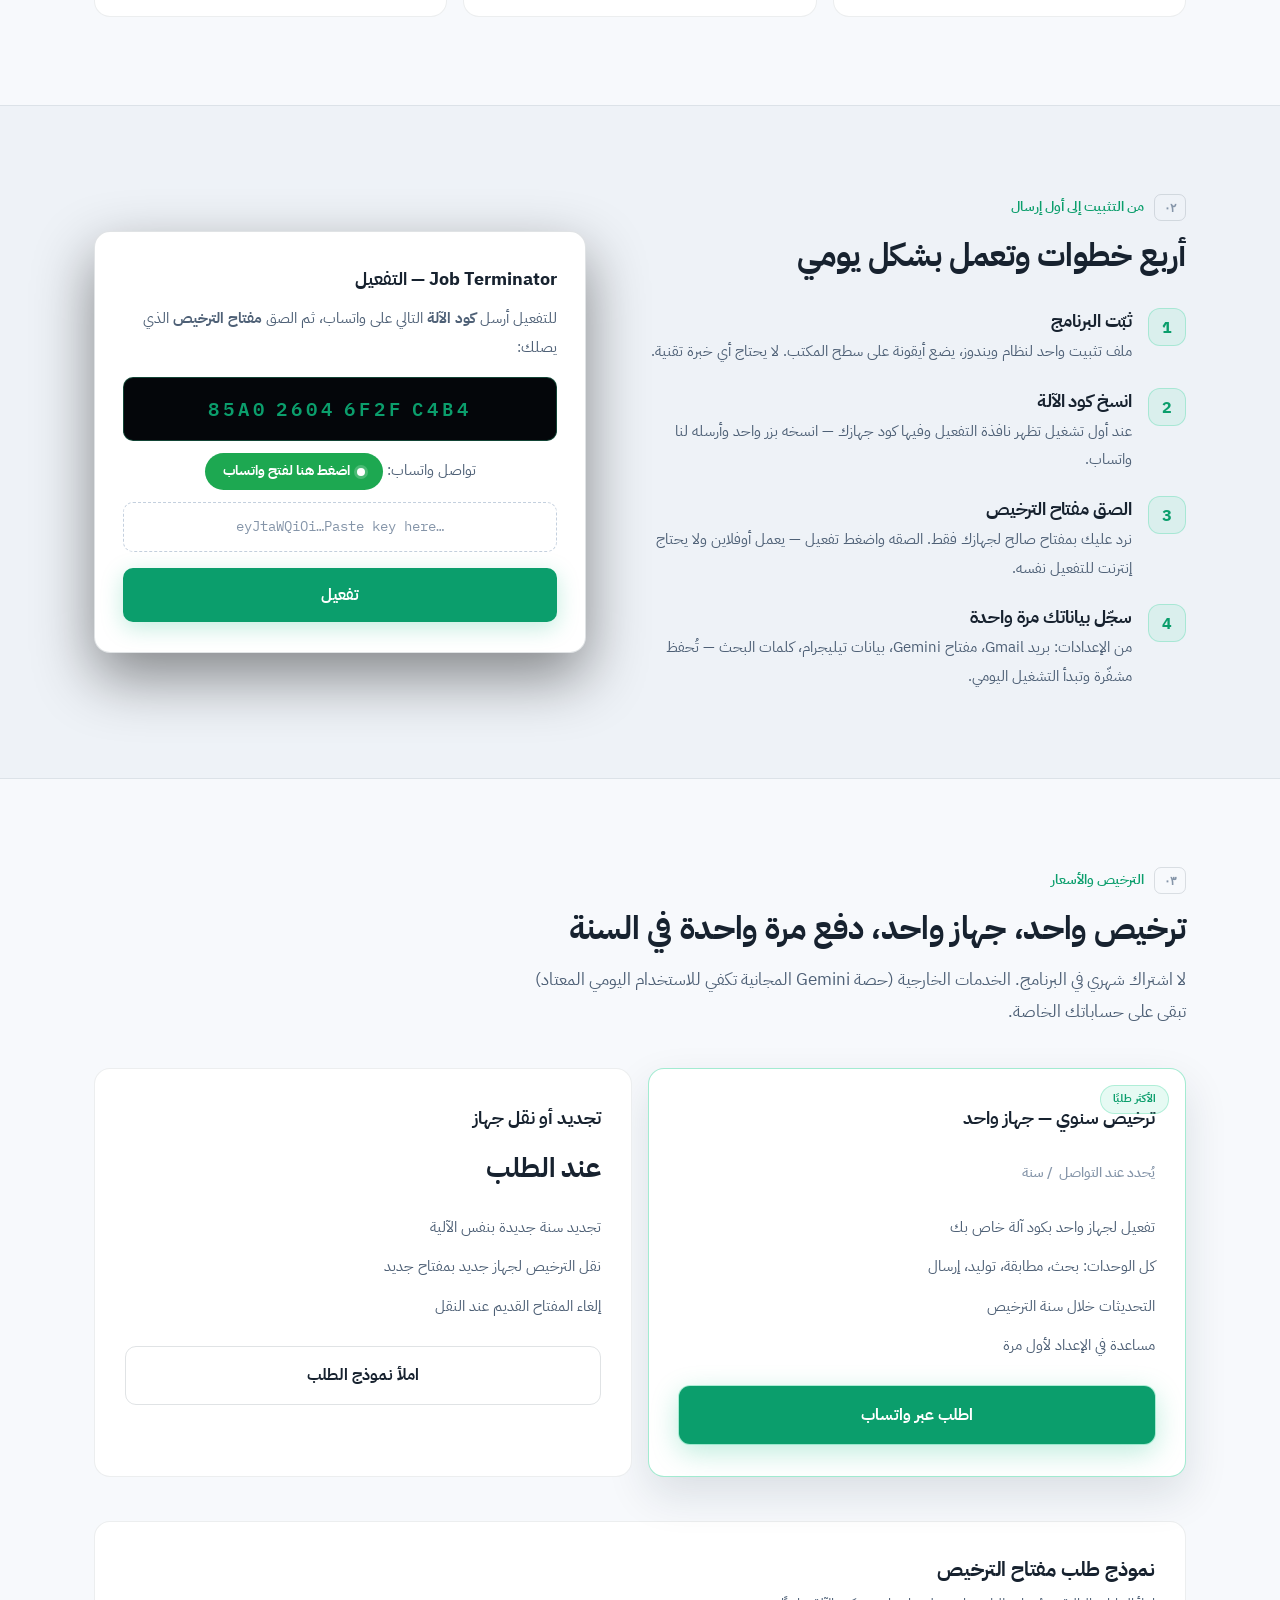
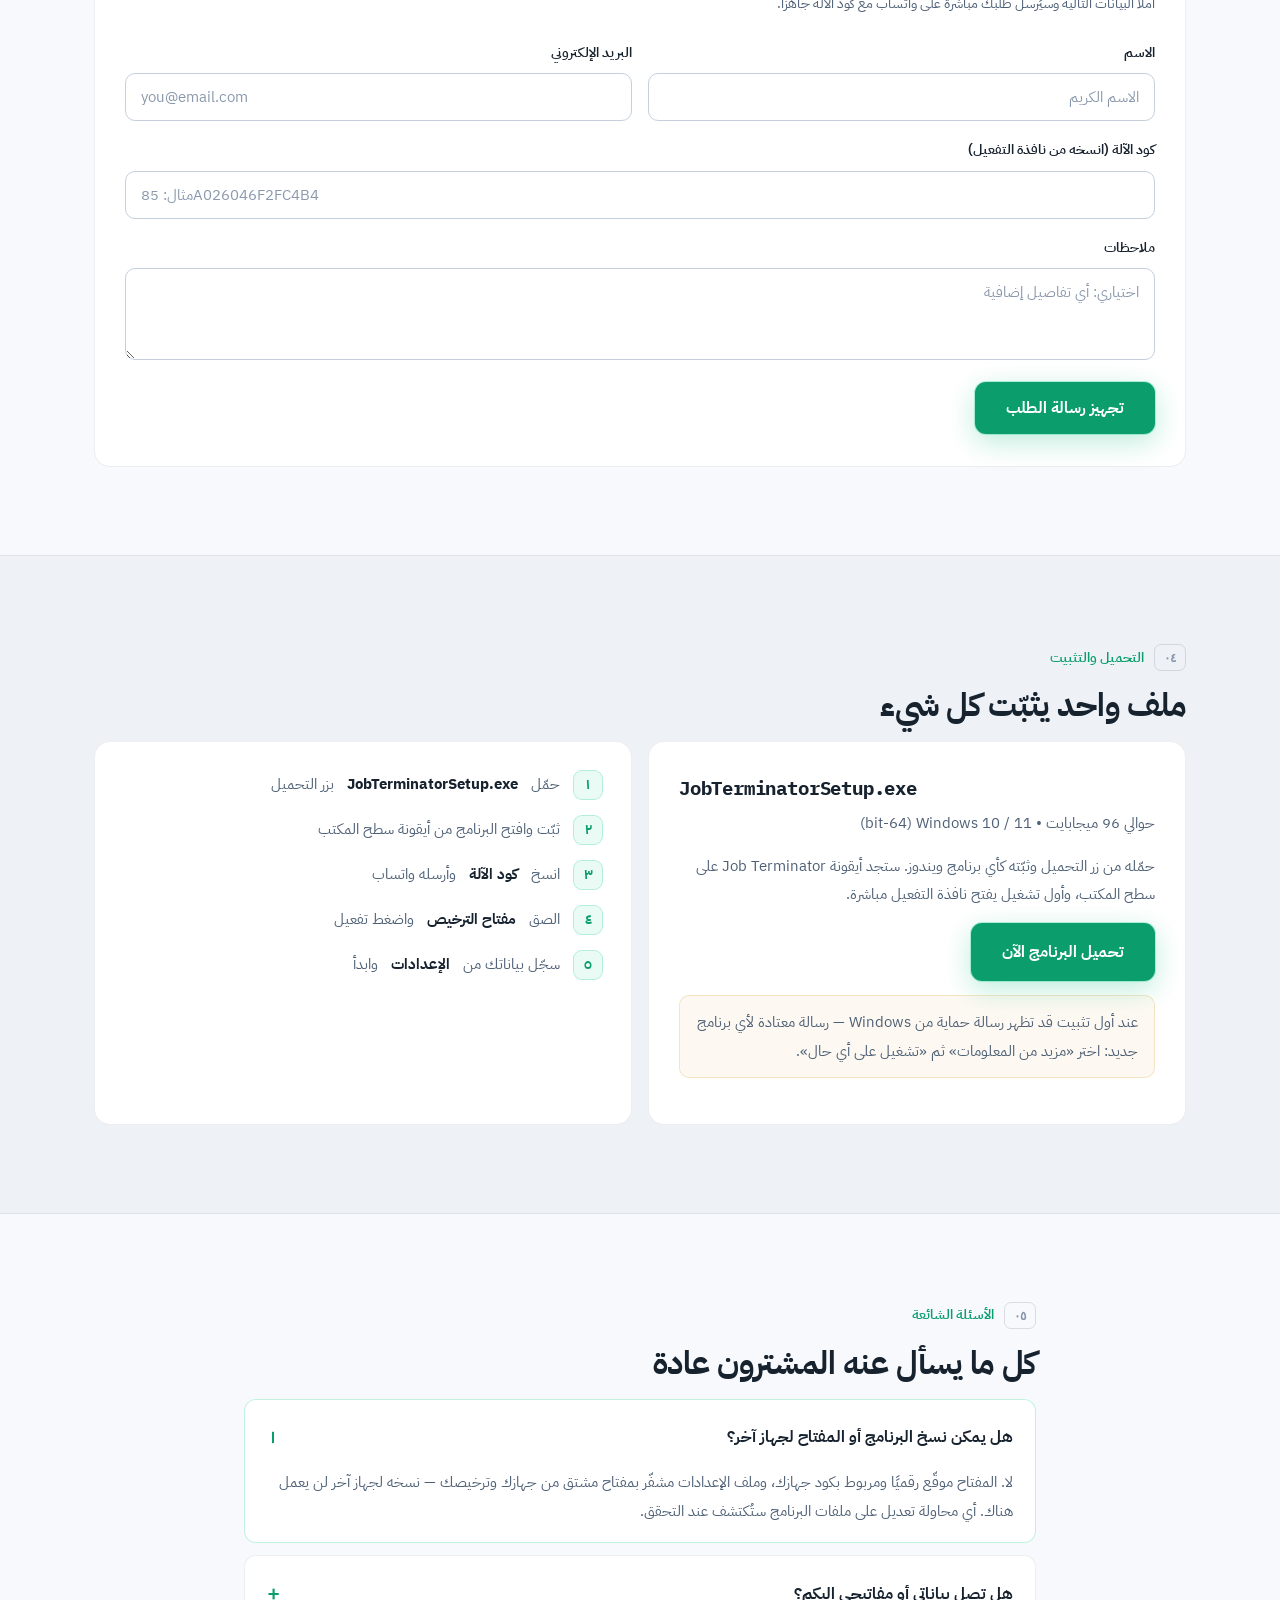
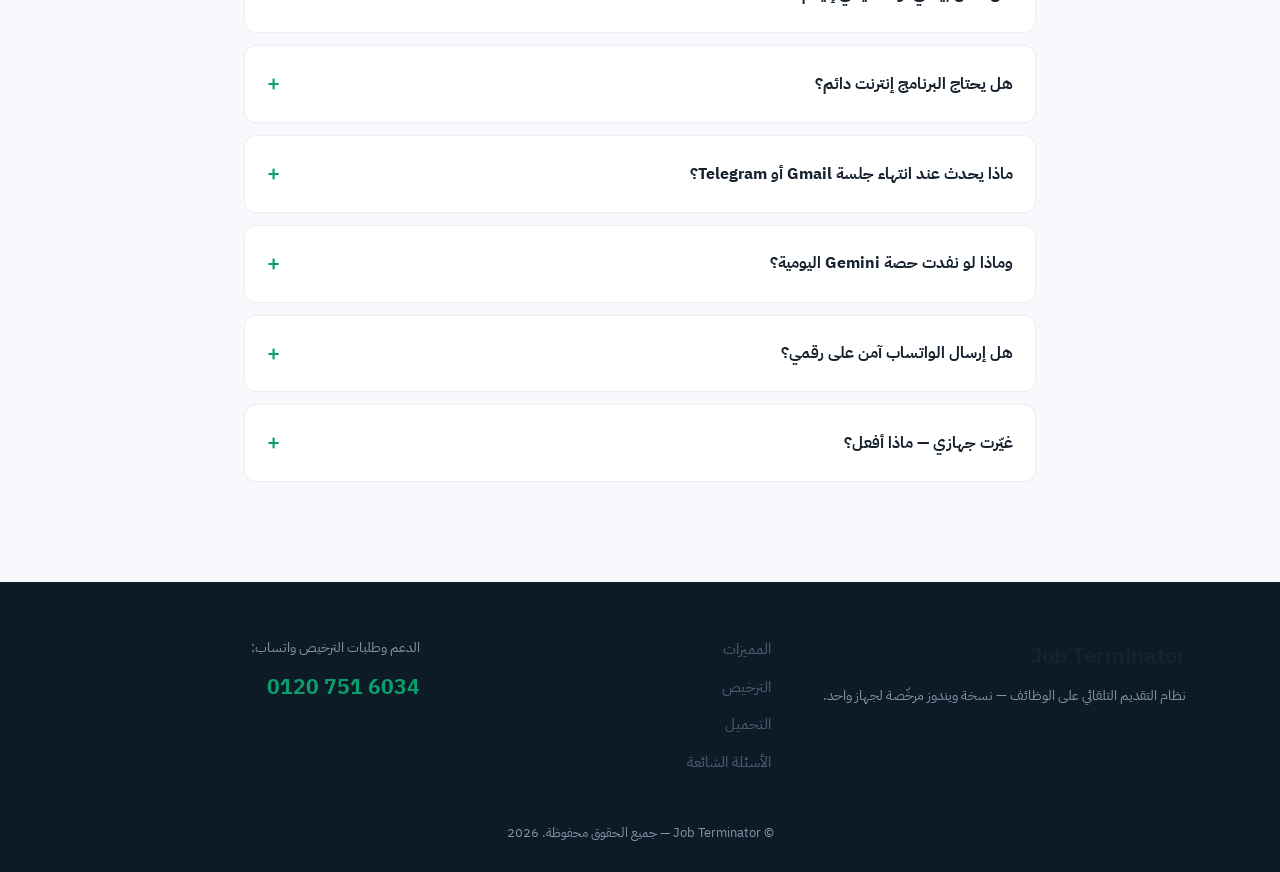
==== commit d1cfc47b: "Fix activation card i18n, remove hero/plan checkmarks, bump cache to 2026.09.19.6" ====
--- a/index.html
+++ b/index.html
@@ -1,298 +1 @@
-﻿<!DOCTYPE html>
-<html lang="ar" dir="rtl">
-<head>
-<meta charset="UTF-8">
-<meta name="viewport" content="width=device-width, initial-scale=1.0">
-<title data-i18n="meta.title">Job Terminator — نظام التقديم التلقائي على الوظائف | نسخة ويندوز</title>
-<meta name="description" data-i18n-content="meta.desc" content="Job Terminator يبحث في مواقع التوظيف وقنوات تيليجرام، يطابق الوظائف مع سيرتك الذاتية، يولّد سيرة مخصصة لكل وظيفة، ويُرسل من بريدك — بترخيص لجهاز واحد وبيانات مشفّرة على جهازك.">
-<meta name="theme-color" id="themeColor" content="#060709">
-<meta property="og:title" content="Job Terminator — نظام التقديم التلقائي على الوظائف">
-<meta property="og:description" content="بحث، مطابقة، توليد سيرة مخصصة، وإرسال تلقائي — بترخيص ويندوز لجهاز واحد.">
-<meta property="og:type" content="website">
-<meta property="og:site_name" content="Job Terminator">
-<meta name="twitter:card" content="summary_large_image">
-<meta name="robots" content="index, follow">
-<link rel="canonical" href="https://mohamemubark.github.io/job-terminator/">
-<script>(function(){try{var t=localStorage.getItem("JobTerminator-theme");if(!t){t=(window.matchMedia&&matchMedia("(prefers-color-scheme: light)").matches)?"light":"dark";}document.documentElement.setAttribute("data-theme",t);}catch(e){document.documentElement.setAttribute("data-theme","dark");}})();</script>
-<link rel="preconnect" href="https://fonts.googleapis.com">
-<link rel="preconnect" href="https://fonts.gstatic.com" crossorigin>
-<link href="https://fonts.googleapis.com/css2?family=IBM+Plex+Sans+Arabic:wght@400;500;600;700&family=IBM+Plex+Mono:wght@500;600&family=Inter:wght@400;500;600;700;800&display=swap" rel="stylesheet">
-<link rel="stylesheet" href="styles.css?v=2026.09.16.5">
-<link rel="icon" href="data:image/svg+xml,%3Csvg xmlns='http://www.w3.org/2000/svg' viewBox='0 0 64 64'%3E%3Crect width='64' height='64' rx='14' fill='%230E5E6F'/%3E%3Crect x='17' y='22' width='30' height='24' rx='7' fill='white'/%3E%3Ccircle cx='26' cy='33' r='3' fill='%230E5E6F'/%3E%3Ccircle cx='38' cy='33' r='3' fill='%230E5E6F'/%3E%3Crect x='30' y='12' width='4' height='8' rx='2' fill='white'/%3E%3Ccircle cx='32' cy='11' r='3' fill='white'/%3E%3C/svg%3E">
-</head>
-<body>
-<a class="skip" href="#main" data-i18n="a11y.skip">تخطَّ إلى المحتوى</a>
-
-<div class="top-accent" aria-hidden="true"></div>
-
-<header class="site-header" id="top">
-  <div class="container header-inner">
-    <a class="brand" href="#top" aria-label="Job Terminator">
-      <svg class="brand-mark" viewBox="0 0 64 64" aria-hidden="true"><rect width="64" height="64" rx="14" fill="#0E5E6F"/><rect x="17" y="22" width="30" height="24" rx="7" fill="#fff"/><circle cx="26" cy="33" r="3" fill="#0E5E6F"/><circle cx="38" cy="33" r="3" fill="#0E5E6F"/><rect x="30" y="12" width="4" height="8" rx="2" fill="#fff"/><circle cx="32" cy="11" r="3" fill="#fff"/></svg>
-      <span class="brand-name">Job Terminator <em data-i18n="brand.sub">للويندوز</em></span>
-    </a>
-    <nav class="main-nav" id="mainNav" aria-label="التنقل الرئيسي" data-i18n-aria="nav.label">
-      <a href="#features" data-i18n="nav.features">المميزات</a>
-      <a href="#how" data-i18n="nav.how">طريقة التشغيل</a>
-      <a href="#pricing" data-i18n="nav.pricing">الترخيص</a>
-      <a href="#download" data-i18n="nav.download">التحميل</a>
-      <a href="#faq" data-i18n="nav.faq">الأسئلة الشائعة</a>
-    </nav>
-    <div class="header-actions">
-      <button type="button" id="themeToggle" class="theme-toggle" aria-label="التبديل إلى الوضع الفاتح">
-        <svg class="icon-sun" viewBox="0 0 24 24" width="18" height="18" fill="none" stroke="currentColor" stroke-width="2" stroke-linecap="round" aria-hidden="true"><circle cx="12" cy="12" r="4.5"/><path d="M12 2v2.5M12 19.5V22M4.9 4.9l1.8 1.8M17.3 17.3l1.8 1.8M2 12h2.5M19.5 12H22M4.9 19.1l1.8-1.8M17.3 6.7l1.8-1.8"/></svg>
-        <svg class="icon-moon" viewBox="0 0 24 24" width="18" height="18" fill="none" stroke="currentColor" stroke-width="2" stroke-linecap="round" stroke-linejoin="round" aria-hidden="true"><path d="M21 12.79A9 9 0 1 1 11.21 3 7 7 0 0 0 21 12.79z"/></svg>
-      </button>
-      <div class="lang-switch" role="group" aria-label="Language / اللغة">
-        <button type="button" data-lang="ar" class="active">عربي</button>
-        <button type="button" data-lang="en">EN</button>
-      </div>
-      <a class="btn btn-primary btn-sm" href="#pricing" data-i18n="nav.cta">اطلب الترخيص</a>
-      <button class="nav-toggle" id="navToggle" aria-label="القائمة" data-i18n-aria="nav.toggle" aria-expanded="false"><span></span><span></span><span></span></button>
-    </div>
-  </div>
-</header>
-
-<main id="main">
-<!-- ============ HERO ============ -->
-<section class="hero">
-  <div class="hero-bg" aria-hidden="true"><span class="grid"></span><span class="orb orb-a"></span><span class="orb orb-b"></span></div>
-  <div class="container hero-grid">
-    <div class="hero-copy">
-      <p class="eyebrow"><span class="dot"></span> <span data-i18n="hero.eyebrow">نسخة ويندوز مرخّصة — جهاز واحد</span></p>
-      <h1 data-i18n-html="hero.title">زهقت من اللف على مواقع التوظيف؟ <span class="accent">ريّح نفسك — إحنا حليناهالك</span></h1>
-      <p class="lead" data-i18n="hero.lead">Job Terminator يبحث في مواقع التوظيف وقنوات تيليجرام الخاصة بك، يختار الوظائف المطابقة لسيرتك، يولّد سيرة مخصصة لكل وظيفة، ويرسل من بريدك الإلكتروني. بياناتك ومفاتيحك مشفّرة على جهازك ولا تغادره أبدًا.</p>
-      <div class="hero-ctas">
-        <a class="btn btn-primary" href="#pricing" data-i18n="hero.cta1">احصل على مفتاح الترخيص</a>
-        <a class="btn btn-outline" href="#download">
-          <svg viewBox="0 0 24 24" width="18" height="18" fill="none" stroke="currentColor" stroke-width="2" stroke-linecap="round" stroke-linejoin="round" aria-hidden="true"><path d="M12 3v12"/><path d="m7 10 5 5 5-5"/><path d="M4 21h16"/></svg>
-          <span data-i18n="hero.cta2">تحميل نسخة ويندوز</span>
-        </a>
-      </div>
-      <ul class="hero-meta">
-        <li data-i18n="hero.meta1">Windows 10 / 11 ‏(64-bit)</li>
-        <li data-i18n="hero.meta2">تفعيل أوفلاين بمفتاح لجهاز واحد</li>
-        <li data-i18n="hero.meta3">بدون اشتراك شهري في البرنامج</li>
-      </ul>
-    </div>
-    <div class="hero-visual" aria-hidden="true">
-      <div class="glow-ring"></div>
-      <div class="float-card fc-1"><svg viewBox="0 0 24 24" width="14" height="14" fill="none" stroke="currentColor" stroke-width="2.5" stroke-linecap="round" stroke-linejoin="round"><path d="m5 13 4 4L19 7"/></svg><span>+12 jobs · LinkedIn</span></div>
-      <div class="float-card fc-2"><svg viewBox="0 0 24 24" width="14" height="14" fill="none" stroke="currentColor" stroke-width="2.5" stroke-linecap="round" stroke-linejoin="round"><path d="M21 3 11 13"/><path d="M21 3 7 15c-.6.4-.6 1 0 1.4l2.6 1.8c.5.4 1 .4 1.4 0L21 13"/></svg><span>Resume sent · Wuzzuf</span></div>
-      <div class="app-window">
-        <div class="app-titlebar"><span class="t-dot"></span><span class="t-dot"></span><span class="t-dot"></span><span class="t-live"><i class="pulse"></i>LIVE</span><span class="t-name" data-i18n="mock.title">Job Terminator — لوحة التحكم</span></div>
-        <div class="app-body">
-          <aside class="app-side">
-            <span class="side-item active" data-i18n="mock.s1">البحث</span>
-            <span class="side-item" data-i18n="mock.s2">المطابقة</span>
-            <span class="side-item" data-i18n="mock.s3">الإرسال</span>
-            <span class="side-item" data-i18n="mock.s4">السجل</span>
-            <span class="side-item" data-i18n="mock.s5">الإعدادات</span>
-          </aside>
-          <div class="app-main">
-            <div class="app-stats">
-              <div class="stat"><b data-counter="24">0</b><span data-i18n="mock.st1">وظيفة اليوم</span></div>
-              <div class="stat"><b data-counter="9">0</b><span data-i18n="mock.st2">مطابقة قوية</span></div>
-              <div class="stat"><b data-counter="6">0</b><span data-i18n="mock.st3">تم إرسالها</span></div>
-            </div>
-            <div class="job-row"><span class="chip ok" data-i18n="mock.c1">مطابقة 87%</span><span class="job-title" data-i18n="mock.j1">مهندس تخطيط — بنية تحتية</span><span class="bar" data-w="87"><i></i></span><span class="job-src">Wuzzuf</span></div>
-            <div class="job-row"><span class="chip ok" data-i18n="mock.c2">مطابقة 76%</span><span class="job-title" data-i18n="mock.j2">Planning Engineer — Roads</span><span class="bar" data-w="76"><i></i></span><span class="job-src">LinkedIn</span></div>
-            <div class="job-row"><span class="chip sent" data-i18n="mock.c3">تم الإرسال</span><span class="job-title" data-i18n="mock.j3">مهندس مكتب فني — مقاولات</span><span class="bar done" data-w="100"><i></i></span><span class="job-src">Telegram</span></div>
-            <div class="job-row"><span class="chip skip" data-i18n="mock.c4">مستبعدة</span><span class="job-title" data-i18n="mock.j4">Junior QA — لا تطابق المجال</span><span class="bar skip" data-w="34"><i></i></span><span class="job-src">Bayt</span></div>
-          </div>
-        </div>
-      </div>
-    </div>
-  </div>
-</section>
-
-<!-- ============ TRUST STRIP ============ -->
-<section class="strip">
-  <div class="container strip-inner">
-    <p class="strip-label" data-i18n="strip.label">يعمل مع أدواتك الحالية</p>
-    <ul class="strip-list">
-      <li>Gmail</li><li>Google Gemini</li><li>Telegram</li><li>Wuzzuf</li><li>LinkedIn</li><li>Bayt</li><li>Tanqeeb</li><li data-i18n="strip.more">+ 4 مواقع أخرى</li>
-    </ul>
-  </div>
-</section>
-
-<!-- ============ FEATURES ============ -->
-<section class="section" id="features">
-  <div class="container">
-    <p class="kicker" data-i18n-html="kicker.features"><span class="kicker-num">٠١</span>ماذا يفعل البرنامج</p>
-    <h2 data-i18n="features.h2">دورة التقديم كاملة، من البحث حتى الإرسال</h2>
-    <p class="section-sub" data-i18n="features.sub">ست وحدات تعمل معًا. تضبطها مرة واحدة من الإعدادات، ثم تعمل يوميًا بضغطة واحدة.</p>
-    <div class="features-grid">
-      <article class="feature">
-        <span class="f-icon"><svg viewBox="0 0 24 24" fill="none" stroke="currentColor" stroke-width="2" stroke-linecap="round"><circle cx="11" cy="11" r="7"/><path d="m20 20-3.5-3.5"/></svg></span>
-        <h3 data-i18n="features.f1t">بحث شامل في مواقع التوظيف</h3>
-        <p data-i18n="features.f1d">مسح تلقائي لعشرة مواقع توظيف بالكلمات المفتاحية والمواقع التي تحددها، مع منع التكرار وحفظ نتائج كل بحث.</p>
-      </article>
-      <article class="feature">
-        <span class="f-icon"><svg viewBox="0 0 24 24" fill="none" stroke="currentColor" stroke-width="2" stroke-linecap="round" stroke-linejoin="round"><path d="m3 11 18-8-8 18-2.5-7.5z"/></svg></span>
-        <h3 data-i18n="features.f2t">التقاط وظائف تيليجرام</h3>
-        <p data-i18n="features.f2d">يربط قنواتك ومجموعاتك بحسابك الخاص ويلتقط الإعلانات المنشورة فيها أولًا بأول بنفس دورة العمل.</p>
-      </article>
-      <article class="feature">
-        <span class="f-icon"><svg viewBox="0 0 24 24" fill="none" stroke="currentColor" stroke-width="2" stroke-linecap="round"><circle cx="12" cy="12" r="9"/><circle cx="12" cy="12" r="4.5"/><circle cx="12" cy="12" r="1" fill="currentColor"/></svg></span>
-        <h3 data-i18n="features.f3t">مطابقة ذكية مع سيرتك</h3>
-        <p data-i18n="features.f3d">درجة توافق لكل وظيفة مع عتبة قابلة للضبط واستبعاد تلقائي للمستويات والتخصصات غير المناسبة قبل أي إرسال.</p>
-      </article>
-      <article class="feature">
-        <span class="f-icon"><svg viewBox="0 0 24 24" fill="none" stroke="currentColor" stroke-width="2" stroke-linecap="round" stroke-linejoin="round"><path d="M6 2h9l5 5v15H6z"/><path d="M14 2v6h6"/><path d="M9 13h7M9 17h7"/></svg></span>
-        <h3 data-i18n="features.f4t">سيرة مخصصة لكل وظيفة</h3>
-        <p data-i18n="features.f4d">توليد نسخة ATS-friendly من سيرتك لكل إعلان بمفتاح Gemini الخاص بك، مع بديل تلقائي عند نفاد الحصة اليومية.</p>
-      </article>
-      <article class="feature">
-        <span class="f-icon"><svg viewBox="0 0 24 24" fill="none" stroke="currentColor" stroke-width="2" stroke-linecap="round" stroke-linejoin="round"><rect x="3" y="5" width="18" height="14" rx="2"/><path d="m3 7 9 6 9-6"/></svg></span>
-        <h3 data-i18n="features.f5t">إرسال من بريدك مباشرة</h3>
-        <p data-i18n="features.f5d">الإرسال يتم من حساب Gmail الخاص بك بعد تسجيل دخول آمن لمرة واحدة، بسقف يومي يحمي سمعة بريدك.</p>
-      </article>
-      <article class="feature">
-        <span class="f-icon"><svg viewBox="0 0 24 24" fill="none" stroke="currentColor" stroke-width="2" stroke-linecap="round" stroke-linejoin="round"><path d="M12 3 5 6v5c0 5 3.5 8.5 7 10 3.5-1.5 7-5 7-10V6z"/><path d="m9.5 12 2 2 3.5-4"/></svg></span>
-        <h3 data-i18n="features.f6t">خصوصية وقفل كامل</h3>
-        <p data-i18n="features.f6d">ترخيص موقّع رقميًا لجهاز واحد، وملف الإعدادات وقاعدة البيانات مشفّران (AES-256) ولا يعملان خارج جهازك.</p>
-      </article>
-    </div>
-  </div>
-</section>
-
-<!-- ============ HOW IT WORKS ============ -->
-<section class="section section-alt" id="how">
-  <div class="container how-grid">
-    <div>
-      <p class="kicker" data-i18n-html="kicker.how"><span class="kicker-num">٠٢</span>من التثبيت إلى أول إرسال</p>
-      <h2 data-i18n="how.h2">أربع خطوات وتعمل بشكل يومي</h2>
-      <ol class="steps">
-        <li><span class="step-n">1</span><div><h3 data-i18n="how.s1t">ثبّت البرنامج</h3><p data-i18n="how.s1d">ملف تثبيت واحد لنظام ويندوز، يضع أيقونة على سطح المكتب. لا يحتاج أي خبرة تقنية.</p></div></li>
-        <li><span class="step-n">2</span><div><h3 data-i18n="how.s2t">انسخ كود الآلة</h3><p data-i18n="how.s2d">عند أول تشغيل تظهر نافذة التفعيل وفيها كود جهازك — انسخه بزر واحد وأرسله لنا واتساب.</p></div></li>
-        <li><span class="step-n">3</span><div><h3 data-i18n="how.s3t">الصق مفتاح الترخيص</h3><p data-i18n="how.s3d">نرد عليك بمفتاح صالح لجهازك فقط. الصقه واضغط تفعيل — يعمل أوفلاين ولا يحتاج إنترنت للتفعيل نفسه.</p></div></li>
-        <li><span class="step-n">4</span><div><h3 data-i18n="how.s4t">سجّل بياناتك مرة واحدة</h3><p data-i18n="how.s4d">من الإعدادات: بريد Gmail، مفتاح Gemini، بيانات تيليجرام، كلمات البحث — تُحفظ مشفّرة وتبدأ التشغيل اليومي.</p></div></li>
-      </ol>
-    </div>
-    <div aria-hidden="true">
-      <div class="license-card">
-        <p class="lc-title" data-i18n="how.card_t">Job Terminator — التفعيل</p>
-        <p class="lc-text" data-i18n="how.card_d">للتفعيل أرسل <b>كود الآلة</b> التالي على واتساب، ثم الصق <b>مفتاح الترخيص</b> الذي يصلك:</p>
-        <p class="lc-code" dir="ltr">85A0&thinsp;2604&thinsp;6F2F&thinsp;C4B4</p>
-        <p class="lc-wa"><span data-i18n="how.card_wa">تواصل واتساب:</span> <a class="wa-link" href="https://wa.me/201207516034" target="_blank" rel="noopener" data-i18n="how.card_wa_link" onclick="return openWa(event,'201207516034')">اضغط هنا لفتح واتساب</a></p>
-        <p class="lc-key" dir="ltr">eyJtaWQiOi…Paste key here…</p>
-        <p class="lc-btn" data-i18n="how.card_btn">تفعيل</p>
-      </div>
-    </div>
-  </div>
-</section>
-
-<!-- ============ PRICING / LICENSE ============ -->
-<section class="section" id="pricing">
-  <div class="container">
-    <p class="kicker" data-i18n-html="kicker.pricing"><span class="kicker-num">٠٣</span>الترخيص والأسعار</p>
-    <h2 data-i18n="pricing.h2">ترخيص واحد، جهاز واحد، دفع مرة واحدة في السنة</h2>
-    <p class="section-sub" data-i18n="pricing.sub">لا اشتراك شهري في البرنامج. الخدمات الخارجية (حصة Gemini المجانية تكفي للاستخدام اليومي المعتاد) تبقى على حساباتك الخاصة.</p>
-    <div class="plans">
-      <article class="plan featured">
-        <div class="plan-badge" data-i18n="pricing.badge">الأكثر طلبًا</div>
-        <p class="plan-name" data-i18n="pricing.p1n">ترخيص سنوي — جهاز واحد</p>
-        <p class="plan-price"><span data-i18n="pricing.p1p">يُحدد عند التواصل</span> <span data-i18n="pricing.per">/ سنة</span></p>
-        <ul>
-          <li data-i18n="pricing.p1i1">تفعيل لجهاز واحد بكود آلة خاص بك</li>
-          <li data-i18n="pricing.p1i2">كل الوحدات: بحث، مطابقة، توليد، إرسال</li>
-          <li data-i18n="pricing.p1i3">التحديثات خلال سنة الترخيص</li>
-          <li data-i18n="pricing.p1i4">مساعدة في الإعداد لأول مرة</li>
-        </ul>
-        <a class="btn btn-primary btn-block js-wa-order" href="https://wa.me/201207516034" target="_blank" rel="noopener" data-i18n="pricing.cta_wa">اطلب عبر واتساب</a>
-      </article>
-      <article class="plan">
-        <p class="plan-name" data-i18n="pricing.p2n">تجديد أو نقل جهاز</p>
-        <p class="plan-price" data-i18n="pricing.p2p">عند الطلب</p>
-        <ul>
-          <li data-i18n="pricing.p2i1">تجديد سنة جديدة بنفس الآلية</li>
-          <li data-i18n="pricing.p2i2">نقل الترخيص لجهاز جديد بمفتاح جديد</li>
-          <li data-i18n="pricing.p2i3">إلغاء المفتاح القديم عند النقل</li>
-        </ul>
-        <a class="btn btn-outline btn-block" href="#licenseForm" data-i18n="pricing.cta_form">املأ نموذج الطلب</a>
-      </article>
-    </div>
-
-    <form id="licenseForm" class="license-form" aria-label="نموذج طلب مفتاح الترخيص" data-i18n-aria="form.label">
-      <h3 data-i18n="form.h3">نموذج طلب مفتاح الترخيص</h3>
-      <p class="form-hint" data-i18n="form.hint">املأ البيانات التالية وسيُرسل طلبك مباشرة على واتساب مع كود الآلة جاهزًا.</p>
-      <div class="form-grid">
-        <label><span data-i18n="form.name">الاسم</span><input name="name" required autocomplete="name" data-i18n-ph="form.name_ph" placeholder="الاسم الكريم"></label>
-        <label><span data-i18n="form.email">البريد الإلكتروني</span><input name="email" type="email" required autocomplete="email" placeholder="you@email.com" dir="ltr"></label>
-        <label class="span-2"><span data-i18n="form.mid">كود الآلة (انسخه من نافذة التفعيل)</span><input name="mid" required data-i18n-ph="form.mid_ph" placeholder="مثال: 85A026046F2FC4B4" data-i18n-title="form.mid_t" title="16 حرفًا من نافذة التفعيل" dir="ltr" pattern="[0-9A-Fa-f ]{8,32}"></label>
-        <label class="span-2"><span data-i18n="form.notes">ملاحظات</span><textarea name="notes" rows="3" data-i18n-ph="form.notes_ph" placeholder="اختياري: أي تفاصيل إضافية"></textarea></label>
-      </div>
-      <button class="btn btn-primary" type="submit" data-i18n="form.submit">تجهيز رسالة الطلب</button>
-    </form>
-  </div>
-</section>
-
-<!-- ============ DOWNLOAD ============ -->
-<section class="section section-alt" id="download">
-  <div class="container">
-    <p class="kicker" data-i18n-html="kicker.download"><span class="kicker-num">٠٤</span>التحميل والتثبيت</p>
-    <h2 data-i18n="download.h2">ملف واحد يثبّت كل شيء</h2>
-    <div class="dl-grid">
-      <div class="dl-card">
-        <h3>JobTerminatorSetup.exe</h3>
-        <p class="dl-meta" data-i18n="download.meta">حوالي 96 ميجابايت • Windows 10 / 11 ‏(64-bit)</p>
-        <p data-i18n="download.d1">حمّله من زر التحميل وثبّته كأي برنامج ويندوز. ستجد أيقونة Job Terminator على سطح المكتب، وأول تشغيل يفتح نافذة التفعيل مباشرة.</p>
-        <p><a class="btn btn-primary" href="https://github.com/MohameMubark/job-terminator/releases/download/v1.0/JobTerminatorSetup.exe" data-i18n="download.cta">تحميل البرنامج الآن</a></p>
-        <p class="dl-note" data-i18n="download.note">عند أول تثبيت قد تظهر رسالة حماية من Windows — رسالة معتادة لأي برنامج جديد: اختر «مزيد من المعلومات» ثم «تشغيل على أي حال».</p>
-      </div>
-      <ol class="dl-steps">
-        <li data-i18n-html="download.st1">حمّل <b>JobTerminatorSetup.exe</b> بزر التحميل</li>
-        <li data-i18n-html="download.st2">ثبّت وافتح البرنامج من أيقونة سطح المكتب</li>
-        <li data-i18n-html="download.st3">انسخ <b>كود الآلة</b> وأرسله واتساب</li>
-        <li data-i18n-html="download.st4">الصق <b>مفتاح الترخيص</b> واضغط تفعيل</li>
-        <li data-i18n-html="download.st5">سجّل بياناتك من <b>الإعدادات</b> وابدأ</li>
-      </ol>
-    </div>
-  </div>
-</section>
-
-<!-- ============ FAQ ============ -->
-<section class="section" id="faq">
-  <div class="container narrow">
-    <p class="kicker" data-i18n-html="kicker.faq"><span class="kicker-num">٠٥</span>الأسئلة الشائعة</p>
-    <h2 data-i18n="faq.h2">كل ما يسأل عنه المشترون عادة</h2>
-    <details open><summary data-i18n="faq.q1">هل يمكن نسخ البرنامج أو المفتاح لجهاز آخر؟</summary><p data-i18n="faq.a1">لا. المفتاح موقّع رقميًا ومربوط بكود جهازك، وملف الإعدادات مشفّر بمفتاح مشتق من جهازك وترخيصك — نسخه لجهاز آخر لن يعمل هناك. أي محاولة تعديل على ملفات البرنامج ستُكتشف عند التحقق.</p></details>
-    <details><summary data-i18n="faq.q2">هل تصل بياناتي أو مفاتيحي إليكم؟</summary><p data-i18n="faq.a2">لا. مفاتيح Gemini وجوجل وتيليجرام تُدخل على جهازك وتُحفظ مشفّرة عليه. الشيء الوحيد الذي نستلمه هو كود الآلة (16 حرفًا) لإصدار مفتاحك.</p></details>
-    <details><summary data-i18n="faq.q3">هل يحتاج البرنامج إنترنت دائم؟</summary><p data-i18n="faq.a3">يحتاج إنترنت للبحث والإرسال والتوليد فقط. التفعيل نفسه يعمل أوفلاين، والترخيص يُتحقق محليًا عند كل تشغيل دون الاتصال بأي سيرفر.</p></details>
-    <details><summary data-i18n="faq.q4">ماذا يحدث عند انتهاء جلسة Gmail أو Telegram؟</summary><p data-i18n="faq.a4">من الإعدادات ستجد زري «تسجيل خروج جوجل» و«تسجيل خروج تيليجرام» — يمسحان الجلسة القديمة من داخل البرنامج، ثم تسجّل الدخول من جديد (سيُطلب كود تيليجرام جديد). لا حاجة لحذف أي ملفات يدويًا.</p></details>
-    <details><summary data-i18n="faq.q5">وماذا لو نفدت حصة Gemini اليومية؟</summary><p data-i18n="faq.a5">البرنامج يجرب بديل OpenAI تلقائيًا إن أدخلت مفتاحه، ثم ينتقل لقالب احترافي جاهز (رسالة كاملة للإيميل، وقالب مختصر للواتساب) — فلا يتوقف الإرسال ولا تُرسل رسالة فارغة أبدًا.</p></details>
-    <details><summary data-i18n="faq.q6">هل إرسال الواتساب آمن على رقمي؟</summary><p data-i18n="faq.a6">الإرسال يتم عبر WhatsApp Web المرتبط برقمك، بسقف يومي وفواصل طويلة وتنويع تلقائي للنص لتقليل مخاطر الحظر. ومع ذلك نوصي بالاعتماد الأساسي على الإيميل للكميات الكبيرة.</p></details>
-    <details><summary data-i18n="faq.q7">غيّرت جهازي — ماذا أفعل؟</summary><p data-i18n="faq.a7">أرسل كود الآلة الجديد على واتساب وسنصدر لك مفتاحًا جديدًا ونلغي القديم.</p></details>
-  </div>
-</section>
-</main>
-
-<footer class="site-footer">
-  <div class="container footer-grid">
-    <div>
-      <p class="footer-brand">Job Terminator</p>
-      <p class="footer-desc" data-i18n="footer.desc">نظام التقديم التلقائي على الوظائف — نسخة ويندوز مرخّصة لجهاز واحد.</p>
-    </div>
-    <nav aria-label="روابط" data-i18n-aria="footer.nav">
-      <a href="#features" data-i18n="nav.features">المميزات</a>
-      <a href="#pricing" data-i18n="nav.pricing">الترخيص</a>
-      <a href="#download" data-i18n="nav.download">التحميل</a>
-      <a href="#faq" data-i18n="nav.faq">الأسئلة الشائعة</a>
-    </nav>
-    <div>
-      <p class="footer-contact" data-i18n="footer.contact">الدعم وطلبات الترخيص واتساب:</p>
-      <a class="footer-wa" dir="ltr" href="https://wa.me/201207516034" target="_blank" rel="noopener">0120 751 6034</a>
-    </div>
-  </div>
-  <p class="copyright"><span data-i18n="footer.rights">© Job Terminator — جميع الحقوق محفوظة.</span> <span id="year">2026</span></p>
-</footer>
-
-<a class="wa-float js-wa-float" href="https://wa.me/201207516034" target="_blank" rel="noopener" data-i18n-aria="wa.float" aria-label="تواصل واتساب">
-  <svg viewBox="0 0 32 32" width="30" height="30" fill="none" stroke="#fff" stroke-width="2" stroke-linecap="round" stroke-linejoin="round" aria-hidden="true"><path d="M16 4a11 11 0 0 0-9.5 16.5L4 28l7.7-2.4A11 11 0 1 0 16 4z"/><circle cx="11.5" cy="15.5" r="1.3" fill="#fff" stroke="none"/><circle cx="16" cy="15.5" r="1.3" fill="#fff" stroke="none"/><circle cx="20.5" cy="15.5" r="1.3" fill="#fff" stroke="none"/></svg>
-</a>
-
-<script src="lang.js?v=2026.09.16.5"></script>
-<script src="script.js?v=2026.09.16.5"></script>
-</body>
-</html>+﻿<!DOCTYPE html><html lang="ar" dir="rtl"><head><meta charset="UTF-8"><meta name="viewport" content="width=device-width, initial-scale=1.0"><title data-i18n="meta.title">Job Terminator — نظام التقديم التلقائي على الوظائف | نسخة ويندوز</title><meta name="description" data-i18n-content="meta.desc" content="Job Terminator يبحث في مواقع التوظيف وقنوات تيليجرام، يطابق الوظائف مع سيرتك الذاتية، يولّد سيرة مخصصة لكل وظيفة، ويُرسل من بريدك — بترخيص لجهاز واحد وبيانات مشفّرة على جهازك."><meta name="theme-color" id="themeColor" content="#060709"><meta property="og:title" content="Job Terminator — نظام التقديم التلقائي على الوظائف"><meta property="og:description" content="بحث، مطابقة، توليد سيرة مخصصة، وإرسال تلقائي — بترخيص ويندوز لجهاز واحد."><meta property="og:type" content="website"><meta property="og:site_name" content="Job Terminator"><meta name="twitter:card" content="summary_large_image"><meta name="robots" content="index, follow"><link rel="canonical" href="https://mohamemubark.github.io/job-terminator/"><script>(function(){try{var t=localStorage.getItem("JobTerminator-theme");if(!t){t=(window.matchMedia&&matchMedia("(prefers-color-scheme: light)").matches)?"light":"dark";}document.documentElement.setAttribute("data-theme",t);}catch(e){document.documentElement.setAttribute("data-theme","dark");}})();</script><link rel="preconnect" href="https://fonts.googleapis.com"><link rel="preconnect" href="https://fonts.gstatic.com" crossorigin><link href="https://fonts.googleapis.com/css2?family=IBM+Plex+Sans+Arabic:wght@400;500;600;700&family=IBM+Plex+Mono:wght@500;600&family=Inter:wght@400;500;600;700;800&display=swap" rel="stylesheet"><link rel="stylesheet" href="styles.css?v=2026.09.19.6"><link rel="icon" href="data:image/svg+xml,%3Csvg xmlns='http://www.w3.org/2000/svg' viewBox='0 0 64 64'%3E%3Crect width='64' height='64' rx='14' fill='%230E5E6F'/%3E%3Crect x='17' y='22' width='30' height='24' rx='7' fill='white'/%3E%3Ccircle cx='26' cy='33' r='3' fill='%230E5E6F'/%3E%3Ccircle cx='38' cy='33' r='3' fill='%230E5E6F'/%3E%3Crect x='30' y='12' width='4' height='8' rx='2' fill='white'/%3E%3Ccircle cx='32' cy='11' r='3' fill='white'/%3E%3C/svg%3E"></head><body><a class="skip" href="#main" data-i18n="a11y.skip">تخطَّ إلى المحتوى</a><div class="top-accent" aria-hidden="true"></div><header class="site-header" id="top">  <div class="container header-inner">    <a class="brand" href="#top" aria-label="Job Terminator">      <svg class="brand-mark" viewBox="0 0 64 64" aria-hidden="true"><rect width="64" height="64" rx="14" fill="#0E5E6F"/><rect x="17" y="22" width="30" height="24" rx="7" fill="#fff"/><circle cx="26" cy="33" r="3" fill="#0E5E6F"/><circle cx="38" cy="33" r="3" fill="#0E5E6F"/><rect x="30" y="12" width="4" height="8" rx="2" fill="#fff"/><circle cx="32" cy="11" r="3" fill="#fff"/></svg>      <span class="brand-name">Job Terminator <em data-i18n="brand.sub">للويندوز</em></span>    </a>    <nav class="main-nav" id="mainNav" aria-label="التنقل الرئيسي" data-i18n-aria="nav.label">      <a href="#features" data-i18n="nav.features">المميزات</a>      <a href="#how" data-i18n="nav.how">طريقة التشغيل</a>      <a href="#pricing" data-i18n="nav.pricing">الترخيص</a>      <a href="#download" data-i18n="nav.download">التحميل</a>      <a href="#faq" data-i18n="nav.faq">الأسئلة الشائعة</a>    </nav>    <div class="header-actions">      <button type="button" id="themeToggle" class="theme-toggle" aria-label="التبديل إلى الوضع الفاتح">        <svg class="icon-sun" viewBox="0 0 24 24" width="18" height="18" fill="none" stroke="currentColor" stroke-width="2" stroke-linecap="round" aria-hidden="true"><circle cx="12" cy="12" r="4.5"/><path d="M12 2v2.5M12 19.5V22M4.9 4.9l1.8 1.8M17.3 17.3l1.8 1.8M2 12h2.5M19.5 12H22M4.9 19.1l1.8-1.8M17.3 6.7l1.8-1.8"/></svg>        <svg class="icon-moon" viewBox="0 0 24 24" width="18" height="18" fill="none" stroke="currentColor" stroke-width="2" stroke-linecap="round" stroke-linejoin="round" aria-hidden="true"><path d="M21 12.79A9 9 0 1 1 11.21 3 7 7 0 0 0 21 12.79z"/></svg>      </button>      <div class="lang-switch" role="group" aria-label="Language / اللغة">        <button type="button" data-lang="ar" class="active">عربي</button>        <button type="button" data-lang="en">EN</button>      </div>      <a class="btn btn-primary btn-sm" href="#pricing" data-i18n="nav.cta">اطلب الترخيص</a>      <button class="nav-toggle" id="navToggle" aria-label="القائمة" data-i18n-aria="nav.toggle" aria-expanded="false"><span></span><span></span><span></span></button>    </div>  </div></header><main id="main"><!-- ============ HERO ============ --><section class="hero">  <div class="hero-bg" aria-hidden="true"><span class="grid"></span><span class="orb orb-a"></span><span class="orb orb-b"></span></div>  <div class="container hero-grid">    <div class="hero-copy">      <p class="eyebrow"><span class="dot"></span> <span data-i18n="hero.eyebrow">نسخة ويندوز مرخّصة — جهاز واحد</span></p>      <h1 data-i18n-html="hero.title">زهقت من اللف على مواقع التوظيف؟ <span class="accent">ريّح نفسك — إحنا حليناهالك</span></h1>      <p class="lead" data-i18n="hero.lead">Job Terminator يبحث في مواقع التوظيف وقنوات تيليجرام الخاصة بك، يختار الوظائف المطابقة لسيرتك، يولّد سيرة مخصصة لكل وظيفة، ويرسل من بريدك الإلكتروني. بياناتك ومفاتيحك مشفّرة على جهازك ولا تغادره أبدًا.</p>      <div class="hero-ctas">        <a class="btn btn-primary" href="#pricing" data-i18n="hero.cta1">احصل على مفتاح الترخيص</a>        <a class="btn btn-outline" href="#download">          <svg viewBox="0 0 24 24" width="18" height="18" fill="none" stroke="currentColor" stroke-width="2" stroke-linecap="round" stroke-linejoin="round" aria-hidden="true"><path d="M12 3v12"/><path d="m7 10 5 5 5-5"/><path d="M4 21h16"/></svg>          <span data-i18n="hero.cta2">تحميل نسخة ويندوز</span>        </a>      </div>      <ul class="hero-meta">        <li data-i18n="hero.meta1">Windows 10 / 11 ‏(64-bit)</li>        <li data-i18n="hero.meta2">تفعيل أوفلاين بمفتاح لجهاز واحد</li>        <li data-i18n="hero.meta3">بدون اشتراك شهري في البرنامج</li>      </ul>    </div>    <div class="hero-visual" aria-hidden="true">      <div class="glow-ring"></div>      <div class="float-card fc-1"><svg viewBox="0 0 24 24" width="14" height="14" fill="none" stroke="currentColor" stroke-width="2.5" stroke-linecap="round" stroke-linejoin="round"><path d="m5 13 4 4L19 7"/></svg><span>+12 jobs · LinkedIn</span></div>      <div class="float-card fc-2"><svg viewBox="0 0 24 24" width="14" height="14" fill="none" stroke="currentColor" stroke-width="2.5" stroke-linecap="round" stroke-linejoin="round"><path d="M21 3 11 13"/><path d="M21 3 7 15c-.6.4-.6 1 0 1.4l2.6 1.8c.5.4 1 .4 1.4 0L21 13"/></svg><span>Resume sent · Wuzzuf</span></div>      <div class="app-window">        <div class="app-titlebar"><span class="t-dot"></span><span class="t-dot"></span><span class="t-dot"></span><span class="t-live"><i class="pulse"></i>LIVE</span><span class="t-name" data-i18n="mock.title">Job Terminator — لوحة التحكم</span></div>        <div class="app-body">          <aside class="app-side">            <span class="side-item active" data-i18n="mock.s1">البحث</span>            <span class="side-item" data-i18n="mock.s2">المطابقة</span>            <span class="side-item" data-i18n="mock.s3">الإرسال</span>            <span class="side-item" data-i18n="mock.s4">السجل</span>            <span class="side-item" data-i18n="mock.s5">الإعدادات</span>          </aside>          <div class="app-main">            <div class="app-stats">              <div class="stat"><b data-counter="24">0</b><span data-i18n="mock.st1">وظيفة اليوم</span></div>              <div class="stat"><b data-counter="9">0</b><span data-i18n="mock.st2">مطابقة قوية</span></div>              <div class="stat"><b data-counter="6">0</b><span data-i18n="mock.st3">تم إرسالها</span></div>            </div>            <div class="job-row"><span class="chip ok" data-i18n="mock.c1">مطابقة 87%</span><span class="job-title" data-i18n="mock.j1">مهندس تخطيط — بنية تحتية</span><span class="bar" data-w="87"><i></i></span><span class="job-src">Wuzzuf</span></div>            <div class="job-row"><span class="chip ok" data-i18n="mock.c2">مطابقة 76%</span><span class="job-title" data-i18n="mock.j2">Planning Engineer — Roads</span><span class="bar" data-w="76"><i></i></span><span class="job-src">LinkedIn</span></div>            <div class="job-row"><span class="chip sent" data-i18n="mock.c3">تم الإرسال</span><span class="job-title" data-i18n="mock.j3">مهندس مكتب فني — مقاولات</span><span class="bar done" data-w="100"><i></i></span><span class="job-src">Telegram</span></div>            <div class="job-row"><span class="chip skip" data-i18n="mock.c4">مستبعدة</span><span class="job-title" data-i18n="mock.j4">Junior QA — لا تطابق المجال</span><span class="bar skip" data-w="34"><i></i></span><span class="job-src">Bayt</span></div>          </div>        </div>      </div>    </div>  </div></section><!-- ============ TRUST STRIP ============ --><section class="strip">  <div class="container strip-inner">    <p class="strip-label" data-i18n="strip.label">يعمل مع أدواتك الحالية</p>    <ul class="strip-list">      <li>Gmail</li><li>Google Gemini</li><li>Telegram</li><li>Wuzzuf</li><li>LinkedIn</li><li>Bayt</li><li>Tanqeeb</li><li data-i18n="strip.more">+ 4 مواقع أخرى</li>    </ul>  </div></section><!-- ============ FEATURES ============ --><section class="section" id="features">  <div class="container">    <p class="kicker" data-i18n-html="kicker.features"><span class="kicker-num">٠١</span>ماذا يفعل البرنامج</p>    <h2 data-i18n="features.h2">دورة التقديم كاملة، من البحث حتى الإرسال</h2>    <p class="section-sub" data-i18n="features.sub">ست وحدات تعمل معًا. تضبطها مرة واحدة من الإعدادات، ثم تعمل يوميًا بضغطة واحدة.</p>    <div class="features-grid">      <article class="feature">        <span class="f-icon"><svg viewBox="0 0 24 24" fill="none" stroke="currentColor" stroke-width="2" stroke-linecap="round"><circle cx="11" cy="11" r="7"/><path d="m20 20-3.5-3.5"/></svg></span>        <h3 data-i18n="features.f1t">بحث شامل في مواقع التوظيف</h3>        <p data-i18n="features.f1d">مسح تلقائي لعشرة مواقع توظيف بالكلمات المفتاحية والمواقع التي تحددها، مع منع التكرار وحفظ نتائج كل بحث.</p>      </article>      <article class="feature">        <span class="f-icon"><svg viewBox="0 0 24 24" fill="none" stroke="currentColor" stroke-width="2" stroke-linecap="round" stroke-linejoin="round"><path d="m3 11 18-8-8 18-2.5-7.5z"/></svg></span>        <h3 data-i18n="features.f2t">التقاط وظائف تيليجرام</h3>        <p data-i18n="features.f2d">يربط قنواتك ومجموعاتك بحسابك الخاص ويلتقط الإعلانات المنشورة فيها أولًا بأول بنفس دورة العمل.</p>      </article>      <article class="feature">        <span class="f-icon"><svg viewBox="0 0 24 24" fill="none" stroke="currentColor" stroke-width="2" stroke-linecap="round"><circle cx="12" cy="12" r="9"/><circle cx="12" cy="12" r="4.5"/><circle cx="12" cy="12" r="1" fill="currentColor"/></svg></span>        <h3 data-i18n="features.f3t">مطابقة ذكية مع سيرتك</h3>        <p data-i18n="features.f3d">درجة توافق لكل وظيفة مع عتبة قابلة للضبط واستبعاد تلقائي للمستويات والتخصصات غير المناسبة قبل أي إرسال.</p>      </article>      <article class="feature">        <span class="f-icon"><svg viewBox="0 0 24 24" fill="none" stroke="currentColor" stroke-width="2" stroke-linecap="round" stroke-linejoin="round"><path d="M6 2h9l5 5v15H6z"/><path d="M14 2v6h6"/><path d="M9 13h7M9 17h7"/></svg></span>        <h3 data-i18n="features.f4t">سيرة مخصصة لكل وظيفة</h3>        <p data-i18n="features.f4d">توليد نسخة ATS-friendly من سيرتك لكل إعلان بمفتاح Gemini الخاص بك، مع بديل تلقائي عند نفاد الحصة اليومية.</p>      </article>      <article class="feature">        <span class="f-icon"><svg viewBox="0 0 24 24" fill="none" stroke="currentColor" stroke-width="2" stroke-linecap="round" stroke-linejoin="round"><rect x="3" y="5" width="18" height="14" rx="2"/><path d="m3 7 9 6 9-6"/></svg></span>        <h3 data-i18n="features.f5t">إرسال من بريدك مباشرة</h3>        <p data-i18n="features.f5d">الإرسال يتم من حساب Gmail الخاص بك بعد تسجيل دخول آمن لمرة واحدة، بسقف يومي يحمي سمعة بريدك.</p>      </article>      <article class="feature">        <span class="f-icon"><svg viewBox="0 0 24 24" fill="none" stroke="currentColor" stroke-width="2" stroke-linecap="round" stroke-linejoin="round"><path d="M12 3 5 6v5c0 5 3.5 8.5 7 10 3.5-1.5 7-5 7-10V6z"/><path d="m9.5 12 2 2 3.5-4"/></svg></span>        <h3 data-i18n="features.f6t">خصوصية وقفل كامل</h3>        <p data-i18n="features.f6d">ترخيص موقّع رقميًا لجهاز واحد، وملف الإعدادات وقاعدة البيانات مشفّران (AES-256) ولا يعملان خارج جهازك.</p>      </article>    </div>  </div></section><!-- ============ HOW IT WORKS ============ --><section class="section section-alt" id="how">  <div class="container how-grid">    <div>      <p class="kicker" data-i18n-html="kicker.how"><span class="kicker-num">٠٢</span>من التثبيت إلى أول إرسال</p>      <h2 data-i18n="how.h2">أربع خطوات وتعمل بشكل يومي</h2>      <ol class="steps">        <li><span class="step-n">1</span><div><h3 data-i18n="how.s1t">ثبّت البرنامج</h3><p data-i18n="how.s1d">ملف تثبيت واحد لنظام ويندوز، يضع أيقونة على سطح المكتب. لا يحتاج أي خبرة تقنية.</p></div></li>        <li><span class="step-n">2</span><div><h3 data-i18n="how.s2t">انسخ كود الآلة</h3><p data-i18n="how.s2d">عند أول تشغيل تظهر نافذة التفعيل وفيها كود جهازك — انسخه بزر واحد وأرسله لنا واتساب.</p></div></li>        <li><span class="step-n">3</span><div><h3 data-i18n="how.s3t">الصق مفتاح الترخيص</h3><p data-i18n="how.s3d">نرد عليك بمفتاح صالح لجهازك فقط. الصقه واضغط تفعيل — يعمل أوفلاين ولا يحتاج إنترنت للتفعيل نفسه.</p></div></li>        <li><span class="step-n">4</span><div><h3 data-i18n="how.s4t">سجّل بياناتك مرة واحدة</h3><p data-i18n="how.s4d">من الإعدادات: بريد Gmail، مفتاح Gemini، بيانات تيليجرام، كلمات البحث — تُحفظ مشفّرة وتبدأ التشغيل اليومي.</p></div></li>      </ol>    </div>    <div aria-hidden="true">      <div class="license-card">        <p class="lc-title" data-i18n="how.card_t">Job Terminator — التفعيل</p>        <p class="lc-text" data-i18n-html="how.card_d">للتفعيل أرسل <b>كود الآلة</b> التالي على واتساب، ثم الصق <b>مفتاح الترخيص</b> الذي يصلك:</p>        <p class="lc-code" dir="ltr">85A0&thinsp;2604&thinsp;6F2F&thinsp;C4B4</p>        <p class="lc-wa"><span data-i18n="how.card_wa">تواصل واتساب:</span> <a class="wa-link" href="https://wa.me/201207516034" target="_blank" rel="noopener" data-i18n="how.card_wa_link" onclick="return openWa(event,'201207516034')">اضغط هنا لفتح واتساب</a></p>        <p class="lc-key" dir="ltr">eyJtaWQiOi…Paste key here…</p>        <p class="lc-btn" data-i18n="how.card_btn">تفعيل</p>      </div>    </div>  </div></section><!-- ============ PRICING / LICENSE ============ --><section class="section" id="pricing">  <div class="container">    <p class="kicker" data-i18n-html="kicker.pricing"><span class="kicker-num">٠٣</span>الترخيص والأسعار</p>    <h2 data-i18n="pricing.h2">ترخيص واحد، جهاز واحد، دفع مرة واحدة في السنة</h2>    <p class="section-sub" data-i18n="pricing.sub">لا اشتراك شهري في البرنامج. الخدمات الخارجية (حصة Gemini المجانية تكفي للاستخدام اليومي المعتاد) تبقى على حساباتك الخاصة.</p>    <div class="plans">      <article class="plan featured">        <div class="plan-badge" data-i18n="pricing.badge">الأكثر طلبًا</div>        <p class="plan-name" data-i18n="pricing.p1n">ترخيص سنوي — جهاز واحد</p>        <p class="plan-price"><span data-i18n="pricing.p1p">يُحدد عند التواصل</span> <span data-i18n="pricing.per">/ سنة</span></p>        <ul>          <li data-i18n="pricing.p1i1">تفعيل لجهاز واحد بكود آلة خاص بك</li>          <li data-i18n="pricing.p1i2">كل الوحدات: بحث، مطابقة، توليد، إرسال</li>          <li data-i18n="pricing.p1i3">التحديثات خلال سنة الترخيص</li>          <li data-i18n="pricing.p1i4">مساعدة في الإعداد لأول مرة</li>        </ul>        <a class="btn btn-primary btn-block js-wa-order" href="https://wa.me/201207516034" target="_blank" rel="noopener" data-i18n="pricing.cta_wa">اطلب عبر واتساب</a>      </article>      <article class="plan">        <p class="plan-name" data-i18n="pricing.p2n">تجديد أو نقل جهاز</p>        <p class="plan-price" data-i18n="pricing.p2p">عند الطلب</p>        <ul>          <li data-i18n="pricing.p2i1">تجديد سنة جديدة بنفس الآلية</li>          <li data-i18n="pricing.p2i2">نقل الترخيص لجهاز جديد بمفتاح جديد</li>          <li data-i18n="pricing.p2i3">إلغاء المفتاح القديم عند النقل</li>        </ul>        <a class="btn btn-outline btn-block" href="#licenseForm" data-i18n="pricing.cta_form">املأ نموذج الطلب</a>      </article>    </div>    <form id="licenseForm" class="license-form" aria-label="نموذج طلب مفتاح الترخيص" data-i18n-aria="form.label">      <h3 data-i18n="form.h3">نموذج طلب مفتاح الترخيص</h3>      <p class="form-hint" data-i18n="form.hint">املأ البيانات التالية وسيُرسل طلبك مباشرة على واتساب مع كود الآلة جاهزًا.</p>      <div class="form-grid">        <label><span data-i18n="form.name">الاسم</span><input name="name" required autocomplete="name" data-i18n-ph="form.name_ph" placeholder="الاسم الكريم"></label>        <label><span data-i18n="form.email">البريد الإلكتروني</span><input name="email" type="email" required autocomplete="email" placeholder="you@email.com" dir="ltr"></label>        <label class="span-2"><span data-i18n="form.mid">كود الآلة (انسخه من نافذة التفعيل)</span><input name="mid" required data-i18n-ph="form.mid_ph" placeholder="مثال: 85A026046F2FC4B4" data-i18n-title="form.mid_t" title="16 حرفًا من نافذة التفعيل" dir="ltr" pattern="[0-9A-Fa-f ]{8,32}"></label>        <label class="span-2"><span data-i18n="form.notes">ملاحظات</span><textarea name="notes" rows="3" data-i18n-ph="form.notes_ph" placeholder="اختياري: أي تفاصيل إضافية"></textarea></label>      </div>      <button class="btn btn-primary" type="submit" data-i18n="form.submit">تجهيز رسالة الطلب</button>    </form>  </div></section><!-- ============ DOWNLOAD ============ --><section class="section section-alt" id="download">  <div class="container">    <p class="kicker" data-i18n-html="kicker.download"><span class="kicker-num">٠٤</span>التحميل والتثبيت</p>    <h2 data-i18n="download.h2">ملف واحد يثبّت كل شيء</h2>    <div class="dl-grid">      <div class="dl-card">        <h3>JobTerminatorSetup.exe</h3>        <p class="dl-meta" data-i18n="download.meta">حوالي 96 ميجابايت • Windows 10 / 11 ‏(64-bit)</p>        <p data-i18n="download.d1">حمّله من زر التحميل وثبّته كأي برنامج ويندوز. ستجد أيقونة Job Terminator على سطح المكتب، وأول تشغيل يفتح نافذة التفعيل مباشرة.</p>        <p><a class="btn btn-primary" href="https://github.com/MohameMubark/job-terminator/releases/download/v1.0/JobTerminatorSetup.exe" data-i18n="download.cta">تحميل البرنامج الآن</a></p>        <p class="dl-note" data-i18n="download.note">عند أول تثبيت قد تظهر رسالة حماية من Windows — رسالة معتادة لأي برنامج جديد: اختر «مزيد من المعلومات» ثم «تشغيل على أي حال».</p>      </div>      <ol class="dl-steps">        <li data-i18n-html="download.st1">حمّل <b>JobTerminatorSetup.exe</b> بزر التحميل</li>        <li data-i18n-html="download.st2">ثبّت وافتح البرنامج من أيقونة سطح المكتب</li>        <li data-i18n-html="download.st3">انسخ <b>كود الآلة</b> وأرسله واتساب</li>        <li data-i18n-html="download.st4">الصق <b>مفتاح الترخيص</b> واضغط تفعيل</li>        <li data-i18n-html="download.st5">سجّل بياناتك من <b>الإعدادات</b> وابدأ</li>      </ol>    </div>  </div></section><!-- ============ FAQ ============ --><section class="section" id="faq">  <div class="container narrow">    <p class="kicker" data-i18n-html="kicker.faq"><span class="kicker-num">٠٥</span>الأسئلة الشائعة</p>    <h2 data-i18n="faq.h2">كل ما يسأل عنه المشترون عادة</h2>    <details open><summary data-i18n="faq.q1">هل يمكن نسخ البرنامج أو المفتاح لجهاز آخر؟</summary><p data-i18n="faq.a1">لا. المفتاح موقّع رقميًا ومربوط بكود جهازك، وملف الإعدادات مشفّر بمفتاح مشتق من جهازك وترخيصك — نسخه لجهاز آخر لن يعمل هناك. أي محاولة تعديل على ملفات البرنامج ستُكتشف عند التحقق.</p></details>    <details><summary data-i18n="faq.q2">هل تصل بياناتي أو مفاتيحي إليكم؟</summary><p data-i18n="faq.a2">لا. مفاتيح Gemini وجوجل وتيليجرام تُدخل على جهازك وتُحفظ مشفّرة عليه. الشيء الوحيد الذي نستلمه هو كود الآلة (16 حرفًا) لإصدار مفتاحك.</p></details>    <details><summary data-i18n="faq.q3">هل يحتاج البرنامج إنترنت دائم؟</summary><p data-i18n="faq.a3">يحتاج إنترنت للبحث والإرسال والتوليد فقط. التفعيل نفسه يعمل أوفلاين، والترخيص يُتحقق محليًا عند كل تشغيل دون الاتصال بأي سيرفر.</p></details>    <details><summary data-i18n="faq.q4">ماذا يحدث عند انتهاء جلسة Gmail أو Telegram؟</summary><p data-i18n="faq.a4">من الإعدادات ستجد زري «تسجيل خروج جوجل» و«تسجيل خروج تيليجرام» — يمسحان الجلسة القديمة من داخل البرنامج، ثم تسجّل الدخول من جديد (سيُطلب كود تيليجرام جديد). لا حاجة لحذف أي ملفات يدويًا.</p></details>    <details><summary data-i18n="faq.q5">وماذا لو نفدت حصة Gemini اليومية؟</summary><p data-i18n="faq.a5">البرنامج يجرب بديل OpenAI تلقائيًا إن أدخلت مفتاحه، ثم ينتقل لقالب احترافي جاهز (رسالة كاملة للإيميل، وقالب مختصر للواتساب) — فلا يتوقف الإرسال ولا تُرسل رسالة فارغة أبدًا.</p></details>    <details><summary data-i18n="faq.q6">هل إرسال الواتساب آمن على رقمي؟</summary><p data-i18n="faq.a6">الإرسال يتم عبر WhatsApp Web المرتبط برقمك، بسقف يومي وفواصل طويلة وتنويع تلقائي للنص لتقليل مخاطر الحظر. ومع ذلك نوصي بالاعتماد الأساسي على الإيميل للكميات الكبيرة.</p></details>    <details><summary data-i18n="faq.q7">غيّرت جهازي — ماذا أفعل؟</summary><p data-i18n="faq.a7">أرسل كود الآلة الجديد على واتساب وسنصدر لك مفتاحًا جديدًا ونلغي القديم.</p></details>  </div></section></main><footer class="site-footer">  <div class="container footer-grid">    <div>      <p class="footer-brand">Job Terminator</p>      <p class="footer-desc" data-i18n="footer.desc">نظام التقديم التلقائي على الوظائف — نسخة ويندوز مرخّصة لجهاز واحد.</p>    </div>    <nav aria-label="روابط" data-i18n-aria="footer.nav">      <a href="#features" data-i18n="nav.features">المميزات</a>      <a href="#pricing" data-i18n="nav.pricing">الترخيص</a>      <a href="#download" data-i18n="nav.download">التحميل</a>      <a href="#faq" data-i18n="nav.faq">الأسئلة الشائعة</a>    </nav>    <div>      <p class="footer-contact" data-i18n="footer.contact">الدعم وطلبات الترخيص واتساب:</p>      <a class="footer-wa" dir="ltr" href="https://wa.me/201207516034" target="_blank" rel="noopener">0120 751 6034</a>    </div>  </div>  <p class="copyright"><span data-i18n="footer.rights">© Job Terminator — جميع الحقوق محفوظة.</span> <span id="year">2026</span></p></footer><a class="wa-float js-wa-float" href="https://wa.me/201207516034" target="_blank" rel="noopener" data-i18n-aria="wa.float" aria-label="تواصل واتساب">  <svg viewBox="0 0 32 32" width="30" height="30" fill="none" stroke="#fff" stroke-width="2" stroke-linecap="round" stroke-linejoin="round" aria-hidden="true"><path d="M16 4a11 11 0 0 0-9.5 16.5L4 28l7.7-2.4A11 11 0 1 0 16 4z"/><circle cx="11.5" cy="15.5" r="1.3" fill="#fff" stroke="none"/><circle cx="16" cy="15.5" r="1.3" fill="#fff" stroke="none"/><circle cx="20.5" cy="15.5" r="1.3" fill="#fff" stroke="none"/></svg></a><script src="lang.js?v=2026.09.19.6"></script><script src="script.js?v=2026.09.19.6"></script></body></html>
--- a/styles.css
+++ b/styles.css
@@ -91,8 +91,6 @@
 .lead{color:var(--mut);font-size:18px;margin-bottom:30px;max-width:560px}
 .hero-ctas{display:flex;gap:12px;flex-wrap:wrap;margin-bottom:26px}
 .hero-meta{list-style:none;display:flex;gap:8px 22px;flex-wrap:wrap;color:var(--dim);font-size:14px}
-.hero-meta li{position:relative;padding-inline-start:20px}
-.hero-meta li::before{content:"✓";color:var(--acc);font-weight:700;position:absolute;left:0}
 
 /* app window mockup */
 .hero-visual{position:relative}
@@ -201,10 +199,7 @@
 .plan-price{font-size:27px;font-weight:700;margin:8px 0 18px}
 .plan-price span{font-size:14px;color:var(--dim);font-weight:500}
 .plan ul{list-style:none;margin-bottom:26px;display:flex;flex-direction:column;gap:11px;color:var(--mut);font-size:15px}
-.plan ul li{position:relative;padding-inline-start:22px}
-.plan ul li::before{content:"✓";color:var(--acc);font-weight:700;position:absolute;left:0}
-html[dir="rtl"] .plan ul li{padding-inline-start:0;padding-inline-end:22px}
-html[dir="rtl"] .plan ul li::before{left:auto;right:0}
+.plan ul li{padding-inline-start:0}
 
 /* form */
 .license-form{background:var(--card);border:1px solid var(--line-soft);border-radius:var(--radius);padding:32px 30px;transition:border-color .2s}
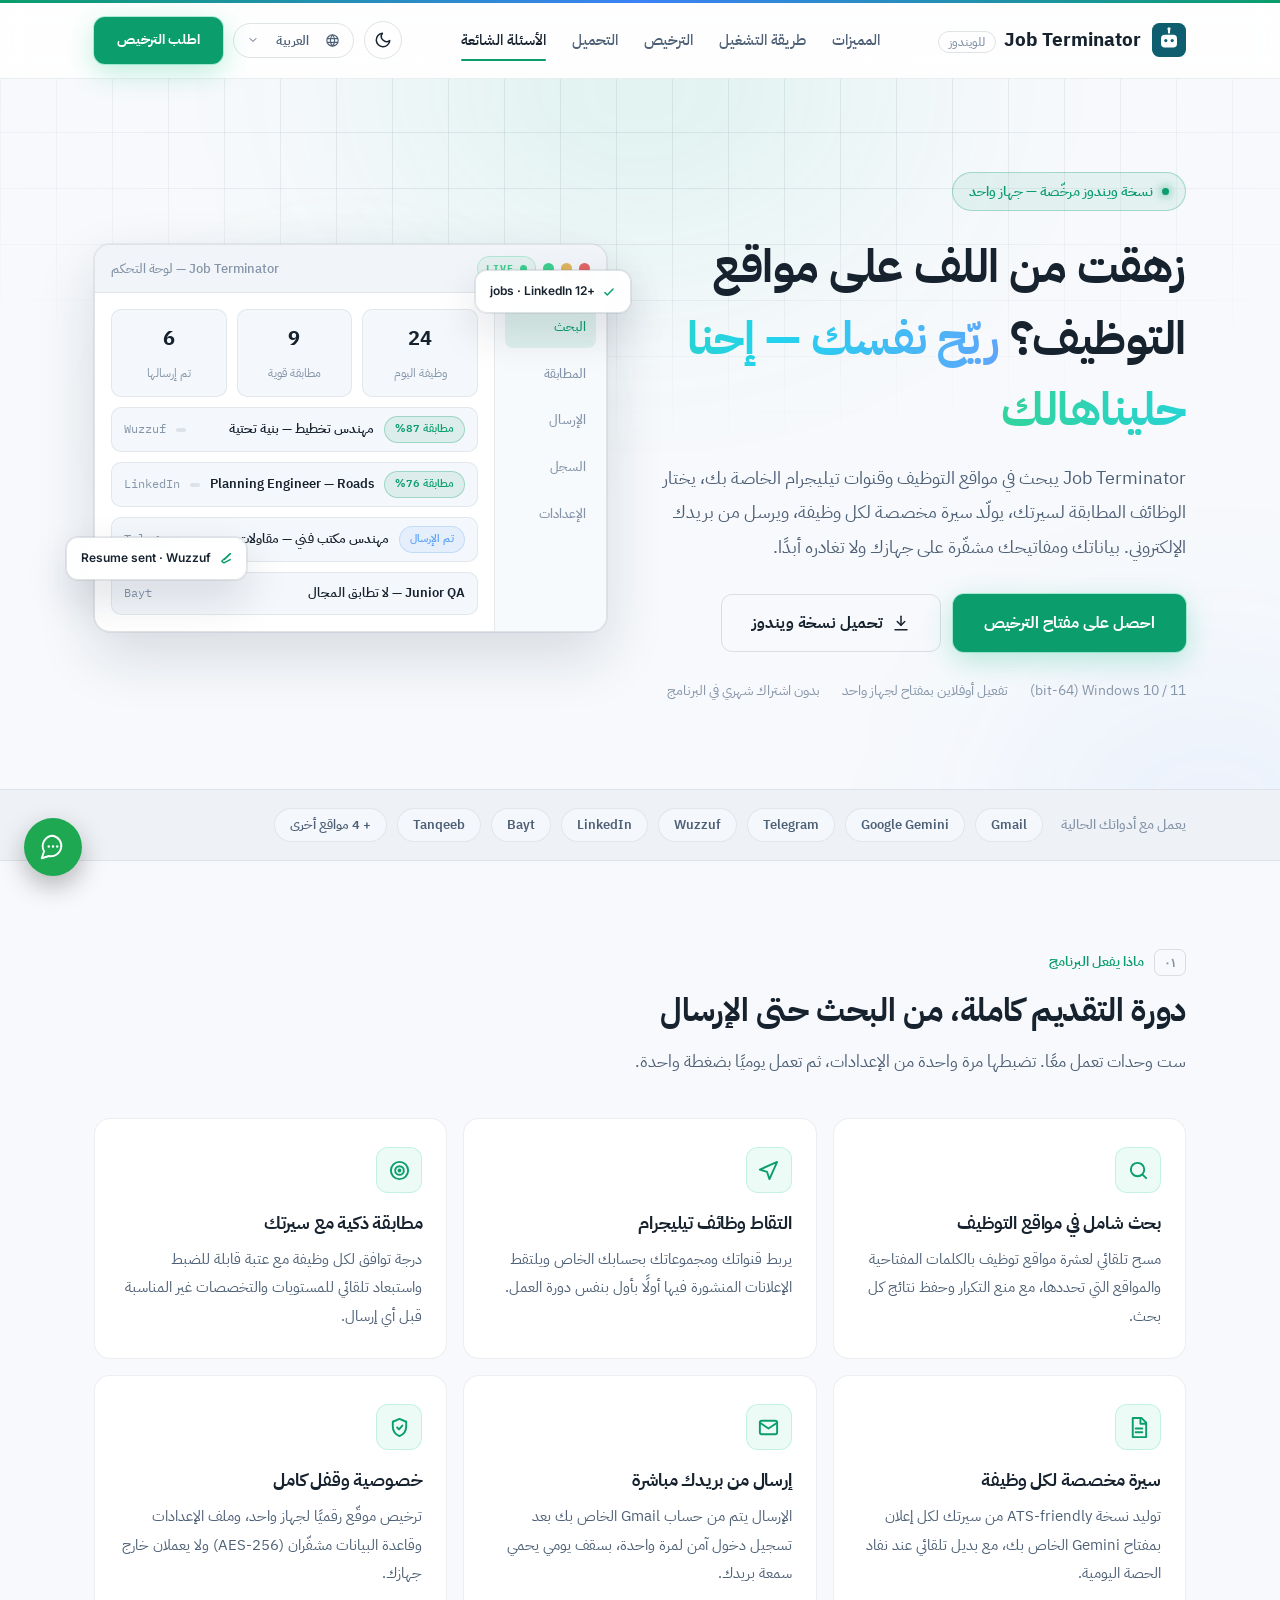
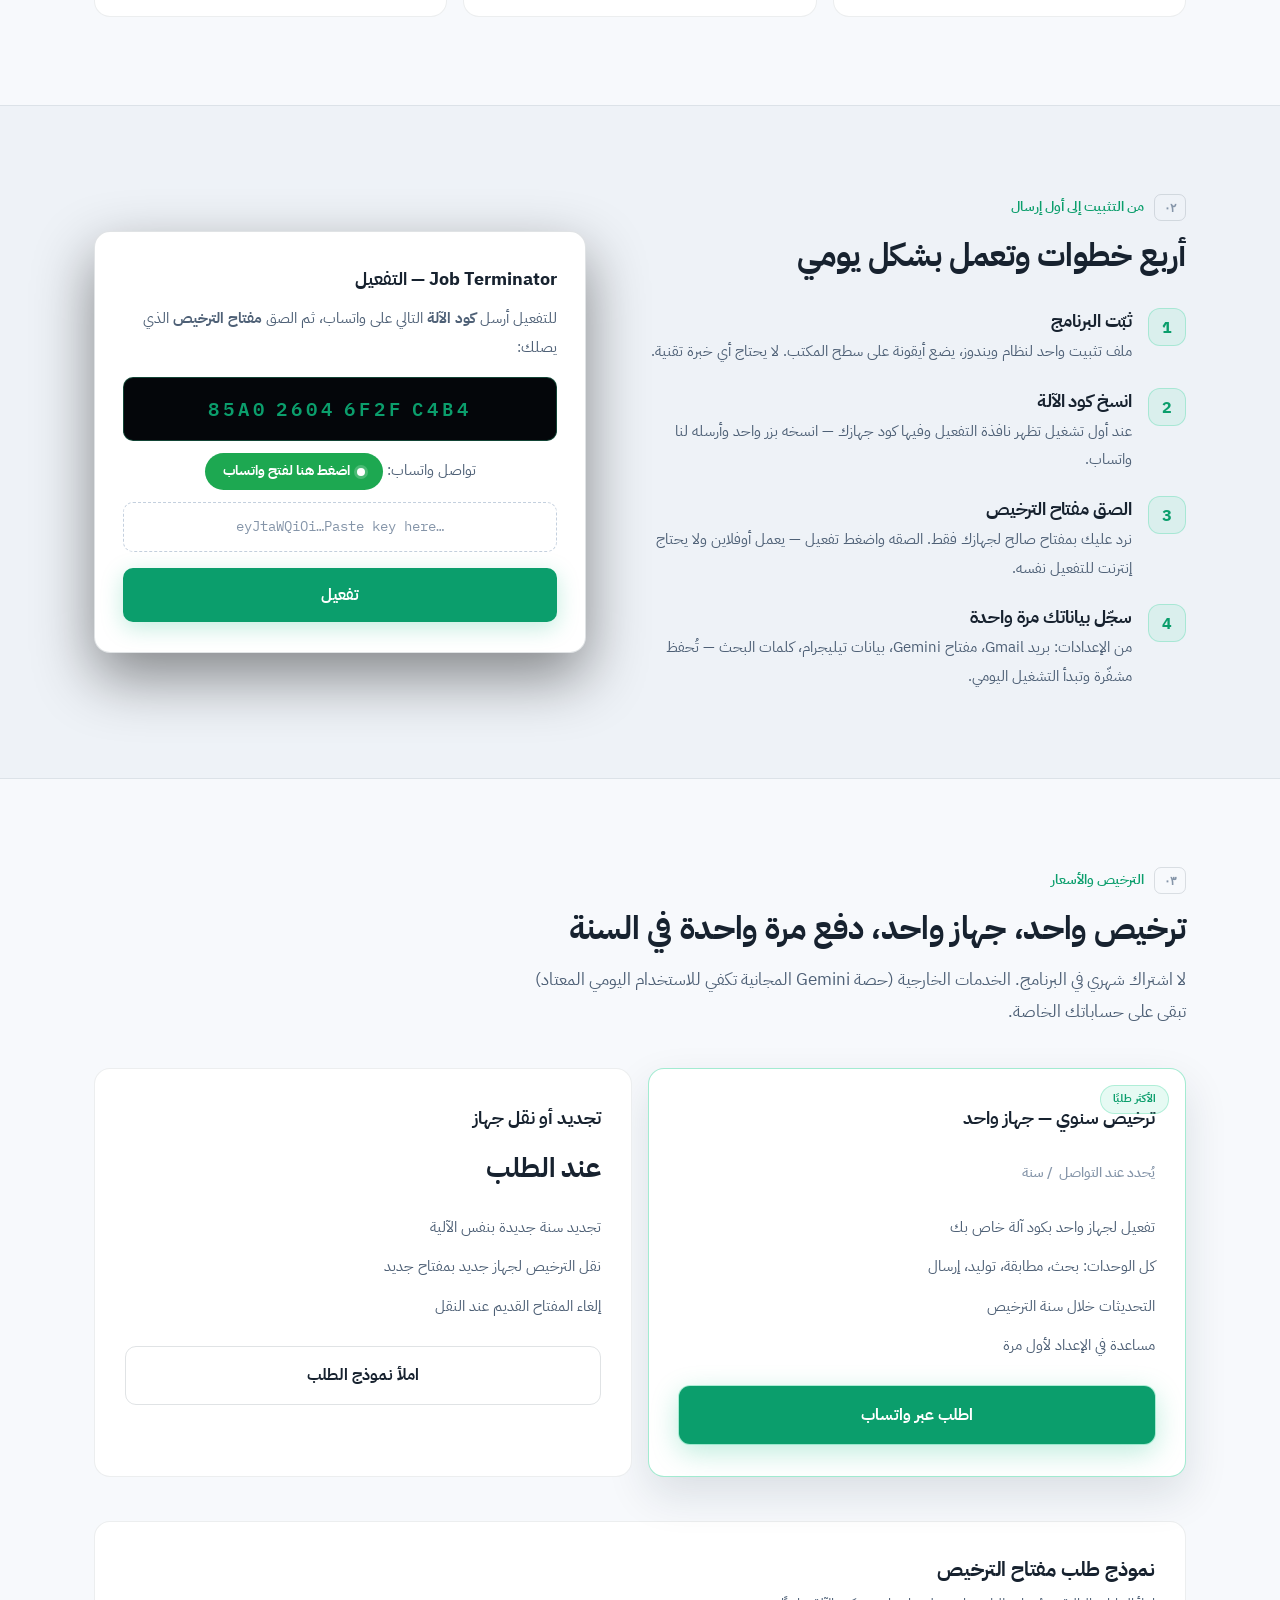
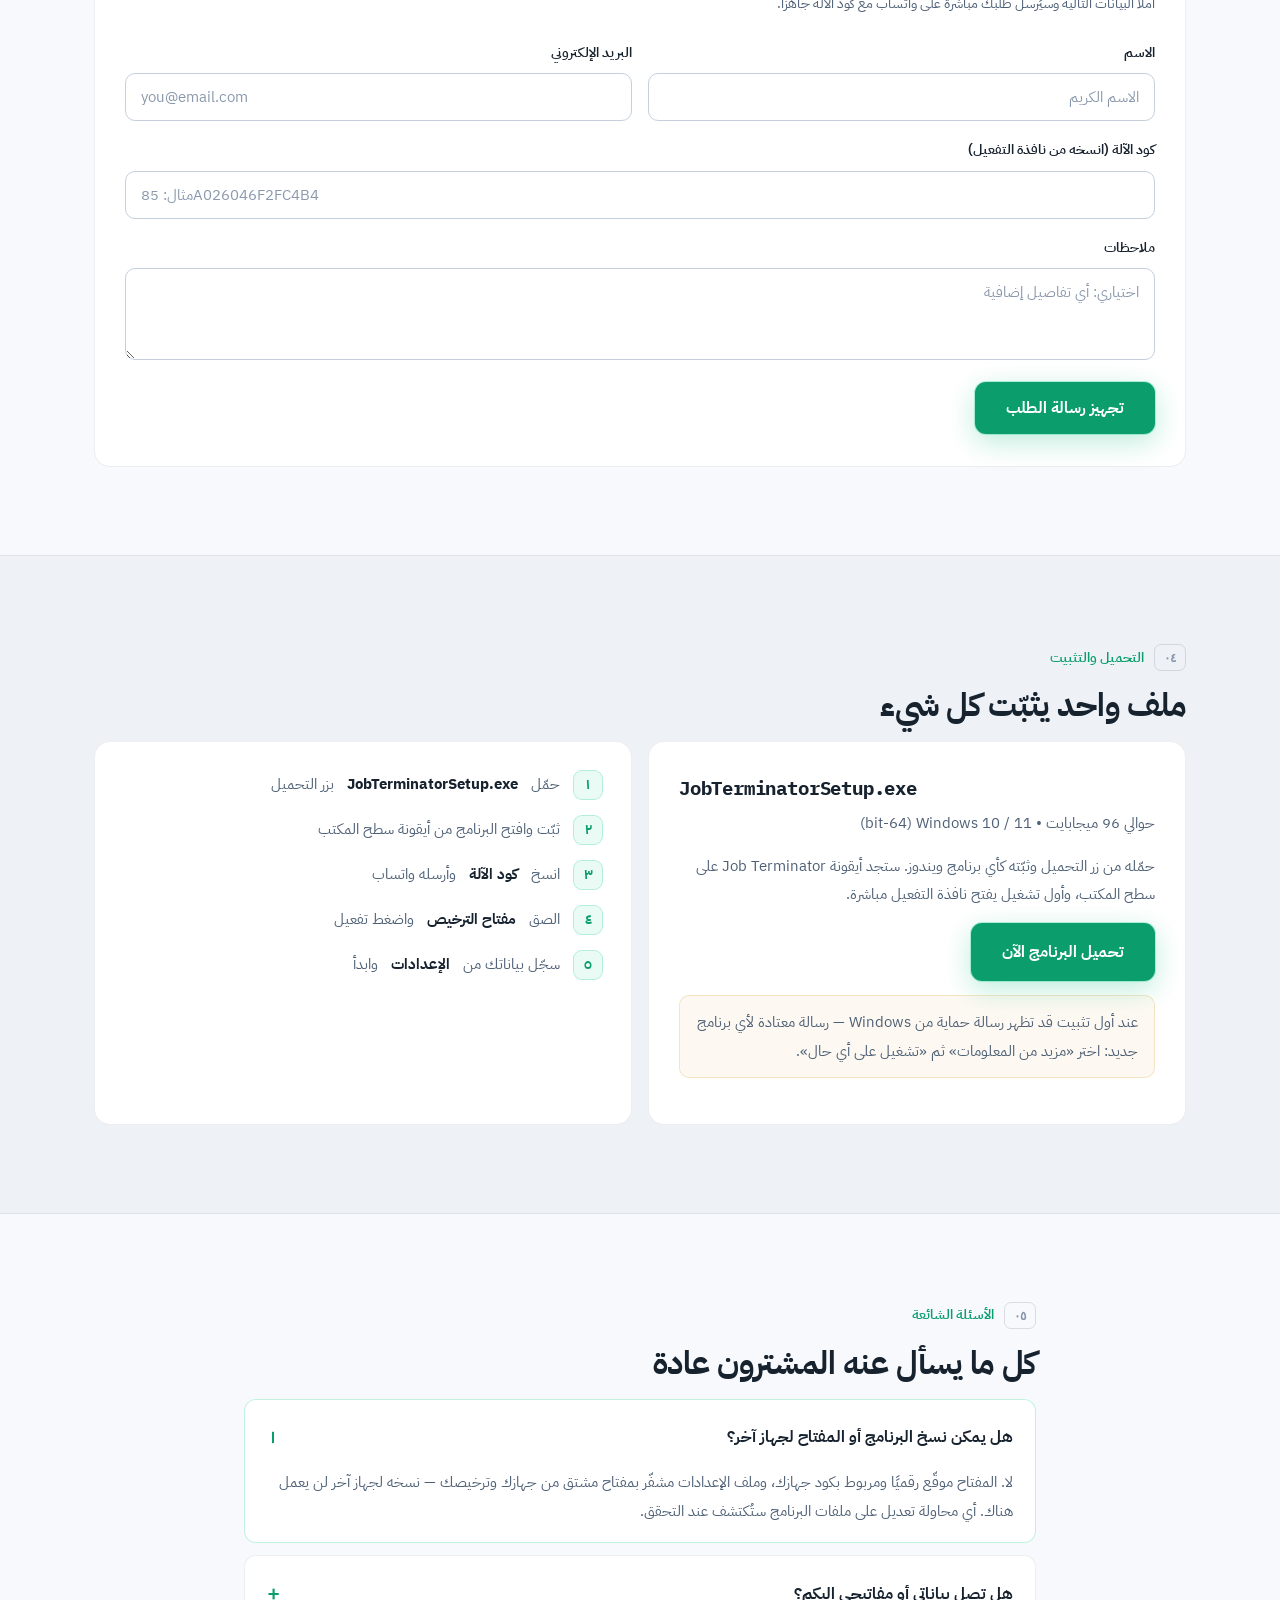
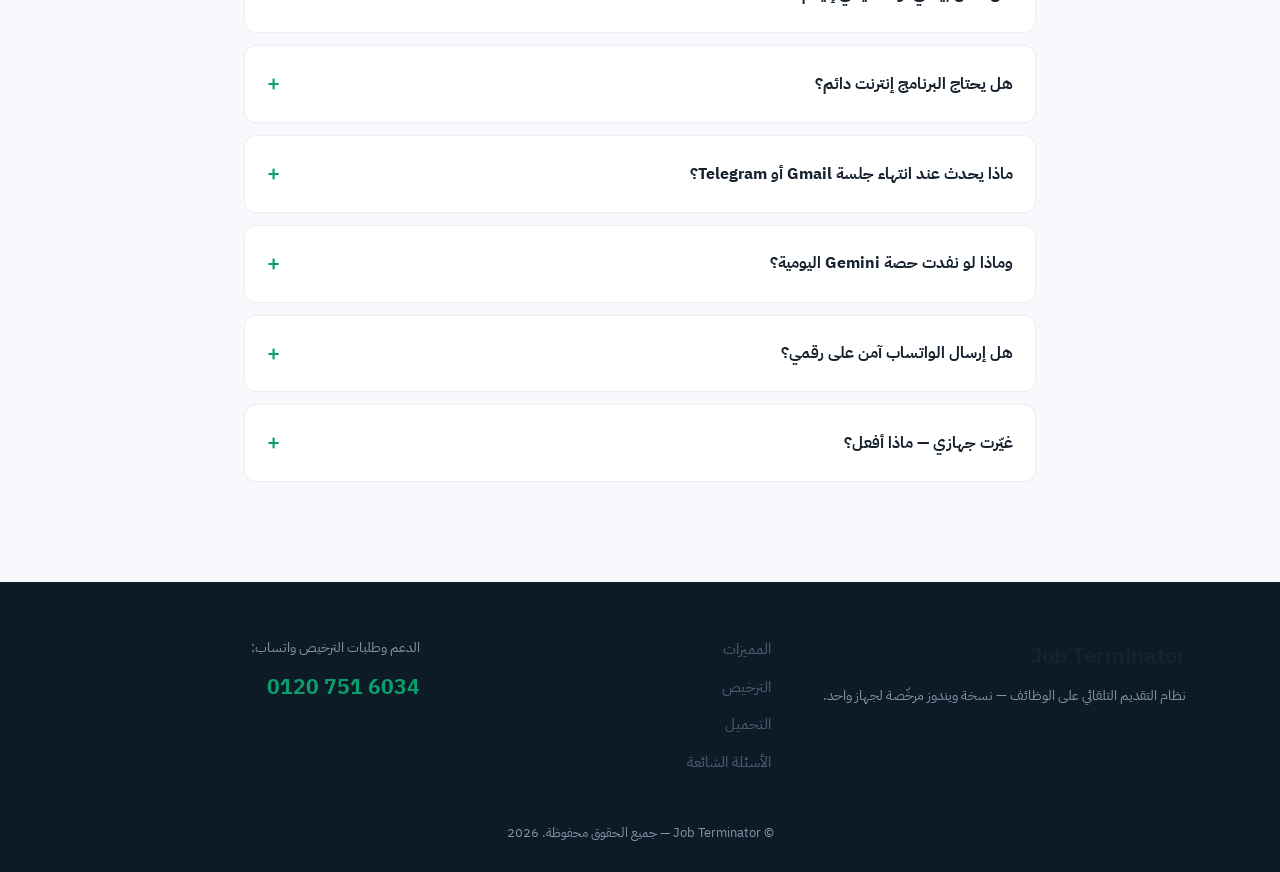
==== commit 4776ab54: "Professional language dropdown switcher, bump cache to 2026.09.19.7" ====
--- a/index.html
+++ b/index.html
@@ -1 +1 @@
-﻿<!DOCTYPE html><html lang="ar" dir="rtl"><head><meta charset="UTF-8"><meta name="viewport" content="width=device-width, initial-scale=1.0"><title data-i18n="meta.title">Job Terminator — نظام التقديم التلقائي على الوظائف | نسخة ويندوز</title><meta name="description" data-i18n-content="meta.desc" content="Job Terminator يبحث في مواقع التوظيف وقنوات تيليجرام، يطابق الوظائف مع سيرتك الذاتية، يولّد سيرة مخصصة لكل وظيفة، ويُرسل من بريدك — بترخيص لجهاز واحد وبيانات مشفّرة على جهازك."><meta name="theme-color" id="themeColor" content="#060709"><meta property="og:title" content="Job Terminator — نظام التقديم التلقائي على الوظائف"><meta property="og:description" content="بحث، مطابقة، توليد سيرة مخصصة، وإرسال تلقائي — بترخيص ويندوز لجهاز واحد."><meta property="og:type" content="website"><meta property="og:site_name" content="Job Terminator"><meta name="twitter:card" content="summary_large_image"><meta name="robots" content="index, follow"><link rel="canonical" href="https://mohamemubark.github.io/job-terminator/"><script>(function(){try{var t=localStorage.getItem("JobTerminator-theme");if(!t){t=(window.matchMedia&&matchMedia("(prefers-color-scheme: light)").matches)?"light":"dark";}document.documentElement.setAttribute("data-theme",t);}catch(e){document.documentElement.setAttribute("data-theme","dark");}})();</script><link rel="preconnect" href="https://fonts.googleapis.com"><link rel="preconnect" href="https://fonts.gstatic.com" crossorigin><link href="https://fonts.googleapis.com/css2?family=IBM+Plex+Sans+Arabic:wght@400;500;600;700&family=IBM+Plex+Mono:wght@500;600&family=Inter:wght@400;500;600;700;800&display=swap" rel="stylesheet"><link rel="stylesheet" href="styles.css?v=2026.09.19.6"><link rel="icon" href="data:image/svg+xml,%3Csvg xmlns='http://www.w3.org/2000/svg' viewBox='0 0 64 64'%3E%3Crect width='64' height='64' rx='14' fill='%230E5E6F'/%3E%3Crect x='17' y='22' width='30' height='24' rx='7' fill='white'/%3E%3Ccircle cx='26' cy='33' r='3' fill='%230E5E6F'/%3E%3Ccircle cx='38' cy='33' r='3' fill='%230E5E6F'/%3E%3Crect x='30' y='12' width='4' height='8' rx='2' fill='white'/%3E%3Ccircle cx='32' cy='11' r='3' fill='white'/%3E%3C/svg%3E"></head><body><a class="skip" href="#main" data-i18n="a11y.skip">تخطَّ إلى المحتوى</a><div class="top-accent" aria-hidden="true"></div><header class="site-header" id="top">  <div class="container header-inner">    <a class="brand" href="#top" aria-label="Job Terminator">      <svg class="brand-mark" viewBox="0 0 64 64" aria-hidden="true"><rect width="64" height="64" rx="14" fill="#0E5E6F"/><rect x="17" y="22" width="30" height="24" rx="7" fill="#fff"/><circle cx="26" cy="33" r="3" fill="#0E5E6F"/><circle cx="38" cy="33" r="3" fill="#0E5E6F"/><rect x="30" y="12" width="4" height="8" rx="2" fill="#fff"/><circle cx="32" cy="11" r="3" fill="#fff"/></svg>      <span class="brand-name">Job Terminator <em data-i18n="brand.sub">للويندوز</em></span>    </a>    <nav class="main-nav" id="mainNav" aria-label="التنقل الرئيسي" data-i18n-aria="nav.label">      <a href="#features" data-i18n="nav.features">المميزات</a>      <a href="#how" data-i18n="nav.how">طريقة التشغيل</a>      <a href="#pricing" data-i18n="nav.pricing">الترخيص</a>      <a href="#download" data-i18n="nav.download">التحميل</a>      <a href="#faq" data-i18n="nav.faq">الأسئلة الشائعة</a>    </nav>    <div class="header-actions">      <button type="button" id="themeToggle" class="theme-toggle" aria-label="التبديل إلى الوضع الفاتح">        <svg class="icon-sun" viewBox="0 0 24 24" width="18" height="18" fill="none" stroke="currentColor" stroke-width="2" stroke-linecap="round" aria-hidden="true"><circle cx="12" cy="12" r="4.5"/><path d="M12 2v2.5M12 19.5V22M4.9 4.9l1.8 1.8M17.3 17.3l1.8 1.8M2 12h2.5M19.5 12H22M4.9 19.1l1.8-1.8M17.3 6.7l1.8-1.8"/></svg>        <svg class="icon-moon" viewBox="0 0 24 24" width="18" height="18" fill="none" stroke="currentColor" stroke-width="2" stroke-linecap="round" stroke-linejoin="round" aria-hidden="true"><path d="M21 12.79A9 9 0 1 1 11.21 3 7 7 0 0 0 21 12.79z"/></svg>      </button>      <div class="lang-switch" role="group" aria-label="Language / اللغة">        <button type="button" data-lang="ar" class="active">عربي</button>        <button type="button" data-lang="en">EN</button>      </div>      <a class="btn btn-primary btn-sm" href="#pricing" data-i18n="nav.cta">اطلب الترخيص</a>      <button class="nav-toggle" id="navToggle" aria-label="القائمة" data-i18n-aria="nav.toggle" aria-expanded="false"><span></span><span></span><span></span></button>    </div>  </div></header><main id="main"><!-- ============ HERO ============ --><section class="hero">  <div class="hero-bg" aria-hidden="true"><span class="grid"></span><span class="orb orb-a"></span><span class="orb orb-b"></span></div>  <div class="container hero-grid">    <div class="hero-copy">      <p class="eyebrow"><span class="dot"></span> <span data-i18n="hero.eyebrow">نسخة ويندوز مرخّصة — جهاز واحد</span></p>      <h1 data-i18n-html="hero.title">زهقت من اللف على مواقع التوظيف؟ <span class="accent">ريّح نفسك — إحنا حليناهالك</span></h1>      <p class="lead" data-i18n="hero.lead">Job Terminator يبحث في مواقع التوظيف وقنوات تيليجرام الخاصة بك، يختار الوظائف المطابقة لسيرتك، يولّد سيرة مخصصة لكل وظيفة، ويرسل من بريدك الإلكتروني. بياناتك ومفاتيحك مشفّرة على جهازك ولا تغادره أبدًا.</p>      <div class="hero-ctas">        <a class="btn btn-primary" href="#pricing" data-i18n="hero.cta1">احصل على مفتاح الترخيص</a>        <a class="btn btn-outline" href="#download">          <svg viewBox="0 0 24 24" width="18" height="18" fill="none" stroke="currentColor" stroke-width="2" stroke-linecap="round" stroke-linejoin="round" aria-hidden="true"><path d="M12 3v12"/><path d="m7 10 5 5 5-5"/><path d="M4 21h16"/></svg>          <span data-i18n="hero.cta2">تحميل نسخة ويندوز</span>        </a>      </div>      <ul class="hero-meta">        <li data-i18n="hero.meta1">Windows 10 / 11 ‏(64-bit)</li>        <li data-i18n="hero.meta2">تفعيل أوفلاين بمفتاح لجهاز واحد</li>        <li data-i18n="hero.meta3">بدون اشتراك شهري في البرنامج</li>      </ul>    </div>    <div class="hero-visual" aria-hidden="true">      <div class="glow-ring"></div>      <div class="float-card fc-1"><svg viewBox="0 0 24 24" width="14" height="14" fill="none" stroke="currentColor" stroke-width="2.5" stroke-linecap="round" stroke-linejoin="round"><path d="m5 13 4 4L19 7"/></svg><span>+12 jobs · LinkedIn</span></div>      <div class="float-card fc-2"><svg viewBox="0 0 24 24" width="14" height="14" fill="none" stroke="currentColor" stroke-width="2.5" stroke-linecap="round" stroke-linejoin="round"><path d="M21 3 11 13"/><path d="M21 3 7 15c-.6.4-.6 1 0 1.4l2.6 1.8c.5.4 1 .4 1.4 0L21 13"/></svg><span>Resume sent · Wuzzuf</span></div>      <div class="app-window">        <div class="app-titlebar"><span class="t-dot"></span><span class="t-dot"></span><span class="t-dot"></span><span class="t-live"><i class="pulse"></i>LIVE</span><span class="t-name" data-i18n="mock.title">Job Terminator — لوحة التحكم</span></div>        <div class="app-body">          <aside class="app-side">            <span class="side-item active" data-i18n="mock.s1">البحث</span>            <span class="side-item" data-i18n="mock.s2">المطابقة</span>            <span class="side-item" data-i18n="mock.s3">الإرسال</span>            <span class="side-item" data-i18n="mock.s4">السجل</span>            <span class="side-item" data-i18n="mock.s5">الإعدادات</span>          </aside>          <div class="app-main">            <div class="app-stats">              <div class="stat"><b data-counter="24">0</b><span data-i18n="mock.st1">وظيفة اليوم</span></div>              <div class="stat"><b data-counter="9">0</b><span data-i18n="mock.st2">مطابقة قوية</span></div>              <div class="stat"><b data-counter="6">0</b><span data-i18n="mock.st3">تم إرسالها</span></div>            </div>            <div class="job-row"><span class="chip ok" data-i18n="mock.c1">مطابقة 87%</span><span class="job-title" data-i18n="mock.j1">مهندس تخطيط — بنية تحتية</span><span class="bar" data-w="87"><i></i></span><span class="job-src">Wuzzuf</span></div>            <div class="job-row"><span class="chip ok" data-i18n="mock.c2">مطابقة 76%</span><span class="job-title" data-i18n="mock.j2">Planning Engineer — Roads</span><span class="bar" data-w="76"><i></i></span><span class="job-src">LinkedIn</span></div>            <div class="job-row"><span class="chip sent" data-i18n="mock.c3">تم الإرسال</span><span class="job-title" data-i18n="mock.j3">مهندس مكتب فني — مقاولات</span><span class="bar done" data-w="100"><i></i></span><span class="job-src">Telegram</span></div>            <div class="job-row"><span class="chip skip" data-i18n="mock.c4">مستبعدة</span><span class="job-title" data-i18n="mock.j4">Junior QA — لا تطابق المجال</span><span class="bar skip" data-w="34"><i></i></span><span class="job-src">Bayt</span></div>          </div>        </div>      </div>    </div>  </div></section><!-- ============ TRUST STRIP ============ --><section class="strip">  <div class="container strip-inner">    <p class="strip-label" data-i18n="strip.label">يعمل مع أدواتك الحالية</p>    <ul class="strip-list">      <li>Gmail</li><li>Google Gemini</li><li>Telegram</li><li>Wuzzuf</li><li>LinkedIn</li><li>Bayt</li><li>Tanqeeb</li><li data-i18n="strip.more">+ 4 مواقع أخرى</li>    </ul>  </div></section><!-- ============ FEATURES ============ --><section class="section" id="features">  <div class="container">    <p class="kicker" data-i18n-html="kicker.features"><span class="kicker-num">٠١</span>ماذا يفعل البرنامج</p>    <h2 data-i18n="features.h2">دورة التقديم كاملة، من البحث حتى الإرسال</h2>    <p class="section-sub" data-i18n="features.sub">ست وحدات تعمل معًا. تضبطها مرة واحدة من الإعدادات، ثم تعمل يوميًا بضغطة واحدة.</p>    <div class="features-grid">      <article class="feature">        <span class="f-icon"><svg viewBox="0 0 24 24" fill="none" stroke="currentColor" stroke-width="2" stroke-linecap="round"><circle cx="11" cy="11" r="7"/><path d="m20 20-3.5-3.5"/></svg></span>        <h3 data-i18n="features.f1t">بحث شامل في مواقع التوظيف</h3>        <p data-i18n="features.f1d">مسح تلقائي لعشرة مواقع توظيف بالكلمات المفتاحية والمواقع التي تحددها، مع منع التكرار وحفظ نتائج كل بحث.</p>      </article>      <article class="feature">        <span class="f-icon"><svg viewBox="0 0 24 24" fill="none" stroke="currentColor" stroke-width="2" stroke-linecap="round" stroke-linejoin="round"><path d="m3 11 18-8-8 18-2.5-7.5z"/></svg></span>        <h3 data-i18n="features.f2t">التقاط وظائف تيليجرام</h3>        <p data-i18n="features.f2d">يربط قنواتك ومجموعاتك بحسابك الخاص ويلتقط الإعلانات المنشورة فيها أولًا بأول بنفس دورة العمل.</p>      </article>      <article class="feature">        <span class="f-icon"><svg viewBox="0 0 24 24" fill="none" stroke="currentColor" stroke-width="2" stroke-linecap="round"><circle cx="12" cy="12" r="9"/><circle cx="12" cy="12" r="4.5"/><circle cx="12" cy="12" r="1" fill="currentColor"/></svg></span>        <h3 data-i18n="features.f3t">مطابقة ذكية مع سيرتك</h3>        <p data-i18n="features.f3d">درجة توافق لكل وظيفة مع عتبة قابلة للضبط واستبعاد تلقائي للمستويات والتخصصات غير المناسبة قبل أي إرسال.</p>      </article>      <article class="feature">        <span class="f-icon"><svg viewBox="0 0 24 24" fill="none" stroke="currentColor" stroke-width="2" stroke-linecap="round" stroke-linejoin="round"><path d="M6 2h9l5 5v15H6z"/><path d="M14 2v6h6"/><path d="M9 13h7M9 17h7"/></svg></span>        <h3 data-i18n="features.f4t">سيرة مخصصة لكل وظيفة</h3>        <p data-i18n="features.f4d">توليد نسخة ATS-friendly من سيرتك لكل إعلان بمفتاح Gemini الخاص بك، مع بديل تلقائي عند نفاد الحصة اليومية.</p>      </article>      <article class="feature">        <span class="f-icon"><svg viewBox="0 0 24 24" fill="none" stroke="currentColor" stroke-width="2" stroke-linecap="round" stroke-linejoin="round"><rect x="3" y="5" width="18" height="14" rx="2"/><path d="m3 7 9 6 9-6"/></svg></span>        <h3 data-i18n="features.f5t">إرسال من بريدك مباشرة</h3>        <p data-i18n="features.f5d">الإرسال يتم من حساب Gmail الخاص بك بعد تسجيل دخول آمن لمرة واحدة، بسقف يومي يحمي سمعة بريدك.</p>      </article>      <article class="feature">        <span class="f-icon"><svg viewBox="0 0 24 24" fill="none" stroke="currentColor" stroke-width="2" stroke-linecap="round" stroke-linejoin="round"><path d="M12 3 5 6v5c0 5 3.5 8.5 7 10 3.5-1.5 7-5 7-10V6z"/><path d="m9.5 12 2 2 3.5-4"/></svg></span>        <h3 data-i18n="features.f6t">خصوصية وقفل كامل</h3>        <p data-i18n="features.f6d">ترخيص موقّع رقميًا لجهاز واحد، وملف الإعدادات وقاعدة البيانات مشفّران (AES-256) ولا يعملان خارج جهازك.</p>      </article>    </div>  </div></section><!-- ============ HOW IT WORKS ============ --><section class="section section-alt" id="how">  <div class="container how-grid">    <div>      <p class="kicker" data-i18n-html="kicker.how"><span class="kicker-num">٠٢</span>من التثبيت إلى أول إرسال</p>      <h2 data-i18n="how.h2">أربع خطوات وتعمل بشكل يومي</h2>      <ol class="steps">        <li><span class="step-n">1</span><div><h3 data-i18n="how.s1t">ثبّت البرنامج</h3><p data-i18n="how.s1d">ملف تثبيت واحد لنظام ويندوز، يضع أيقونة على سطح المكتب. لا يحتاج أي خبرة تقنية.</p></div></li>        <li><span class="step-n">2</span><div><h3 data-i18n="how.s2t">انسخ كود الآلة</h3><p data-i18n="how.s2d">عند أول تشغيل تظهر نافذة التفعيل وفيها كود جهازك — انسخه بزر واحد وأرسله لنا واتساب.</p></div></li>        <li><span class="step-n">3</span><div><h3 data-i18n="how.s3t">الصق مفتاح الترخيص</h3><p data-i18n="how.s3d">نرد عليك بمفتاح صالح لجهازك فقط. الصقه واضغط تفعيل — يعمل أوفلاين ولا يحتاج إنترنت للتفعيل نفسه.</p></div></li>        <li><span class="step-n">4</span><div><h3 data-i18n="how.s4t">سجّل بياناتك مرة واحدة</h3><p data-i18n="how.s4d">من الإعدادات: بريد Gmail، مفتاح Gemini، بيانات تيليجرام، كلمات البحث — تُحفظ مشفّرة وتبدأ التشغيل اليومي.</p></div></li>      </ol>    </div>    <div aria-hidden="true">      <div class="license-card">        <p class="lc-title" data-i18n="how.card_t">Job Terminator — التفعيل</p>        <p class="lc-text" data-i18n-html="how.card_d">للتفعيل أرسل <b>كود الآلة</b> التالي على واتساب، ثم الصق <b>مفتاح الترخيص</b> الذي يصلك:</p>        <p class="lc-code" dir="ltr">85A0&thinsp;2604&thinsp;6F2F&thinsp;C4B4</p>        <p class="lc-wa"><span data-i18n="how.card_wa">تواصل واتساب:</span> <a class="wa-link" href="https://wa.me/201207516034" target="_blank" rel="noopener" data-i18n="how.card_wa_link" onclick="return openWa(event,'201207516034')">اضغط هنا لفتح واتساب</a></p>        <p class="lc-key" dir="ltr">eyJtaWQiOi…Paste key here…</p>        <p class="lc-btn" data-i18n="how.card_btn">تفعيل</p>      </div>    </div>  </div></section><!-- ============ PRICING / LICENSE ============ --><section class="section" id="pricing">  <div class="container">    <p class="kicker" data-i18n-html="kicker.pricing"><span class="kicker-num">٠٣</span>الترخيص والأسعار</p>    <h2 data-i18n="pricing.h2">ترخيص واحد، جهاز واحد، دفع مرة واحدة في السنة</h2>    <p class="section-sub" data-i18n="pricing.sub">لا اشتراك شهري في البرنامج. الخدمات الخارجية (حصة Gemini المجانية تكفي للاستخدام اليومي المعتاد) تبقى على حساباتك الخاصة.</p>    <div class="plans">      <article class="plan featured">        <div class="plan-badge" data-i18n="pricing.badge">الأكثر طلبًا</div>        <p class="plan-name" data-i18n="pricing.p1n">ترخيص سنوي — جهاز واحد</p>        <p class="plan-price"><span data-i18n="pricing.p1p">يُحدد عند التواصل</span> <span data-i18n="pricing.per">/ سنة</span></p>        <ul>          <li data-i18n="pricing.p1i1">تفعيل لجهاز واحد بكود آلة خاص بك</li>          <li data-i18n="pricing.p1i2">كل الوحدات: بحث، مطابقة، توليد، إرسال</li>          <li data-i18n="pricing.p1i3">التحديثات خلال سنة الترخيص</li>          <li data-i18n="pricing.p1i4">مساعدة في الإعداد لأول مرة</li>        </ul>        <a class="btn btn-primary btn-block js-wa-order" href="https://wa.me/201207516034" target="_blank" rel="noopener" data-i18n="pricing.cta_wa">اطلب عبر واتساب</a>      </article>      <article class="plan">        <p class="plan-name" data-i18n="pricing.p2n">تجديد أو نقل جهاز</p>        <p class="plan-price" data-i18n="pricing.p2p">عند الطلب</p>        <ul>          <li data-i18n="pricing.p2i1">تجديد سنة جديدة بنفس الآلية</li>          <li data-i18n="pricing.p2i2">نقل الترخيص لجهاز جديد بمفتاح جديد</li>          <li data-i18n="pricing.p2i3">إلغاء المفتاح القديم عند النقل</li>        </ul>        <a class="btn btn-outline btn-block" href="#licenseForm" data-i18n="pricing.cta_form">املأ نموذج الطلب</a>      </article>    </div>    <form id="licenseForm" class="license-form" aria-label="نموذج طلب مفتاح الترخيص" data-i18n-aria="form.label">      <h3 data-i18n="form.h3">نموذج طلب مفتاح الترخيص</h3>      <p class="form-hint" data-i18n="form.hint">املأ البيانات التالية وسيُرسل طلبك مباشرة على واتساب مع كود الآلة جاهزًا.</p>      <div class="form-grid">        <label><span data-i18n="form.name">الاسم</span><input name="name" required autocomplete="name" data-i18n-ph="form.name_ph" placeholder="الاسم الكريم"></label>        <label><span data-i18n="form.email">البريد الإلكتروني</span><input name="email" type="email" required autocomplete="email" placeholder="you@email.com" dir="ltr"></label>        <label class="span-2"><span data-i18n="form.mid">كود الآلة (انسخه من نافذة التفعيل)</span><input name="mid" required data-i18n-ph="form.mid_ph" placeholder="مثال: 85A026046F2FC4B4" data-i18n-title="form.mid_t" title="16 حرفًا من نافذة التفعيل" dir="ltr" pattern="[0-9A-Fa-f ]{8,32}"></label>        <label class="span-2"><span data-i18n="form.notes">ملاحظات</span><textarea name="notes" rows="3" data-i18n-ph="form.notes_ph" placeholder="اختياري: أي تفاصيل إضافية"></textarea></label>      </div>      <button class="btn btn-primary" type="submit" data-i18n="form.submit">تجهيز رسالة الطلب</button>    </form>  </div></section><!-- ============ DOWNLOAD ============ --><section class="section section-alt" id="download">  <div class="container">    <p class="kicker" data-i18n-html="kicker.download"><span class="kicker-num">٠٤</span>التحميل والتثبيت</p>    <h2 data-i18n="download.h2">ملف واحد يثبّت كل شيء</h2>    <div class="dl-grid">      <div class="dl-card">        <h3>JobTerminatorSetup.exe</h3>        <p class="dl-meta" data-i18n="download.meta">حوالي 96 ميجابايت • Windows 10 / 11 ‏(64-bit)</p>        <p data-i18n="download.d1">حمّله من زر التحميل وثبّته كأي برنامج ويندوز. ستجد أيقونة Job Terminator على سطح المكتب، وأول تشغيل يفتح نافذة التفعيل مباشرة.</p>        <p><a class="btn btn-primary" href="https://github.com/MohameMubark/job-terminator/releases/download/v1.0/JobTerminatorSetup.exe" data-i18n="download.cta">تحميل البرنامج الآن</a></p>        <p class="dl-note" data-i18n="download.note">عند أول تثبيت قد تظهر رسالة حماية من Windows — رسالة معتادة لأي برنامج جديد: اختر «مزيد من المعلومات» ثم «تشغيل على أي حال».</p>      </div>      <ol class="dl-steps">        <li data-i18n-html="download.st1">حمّل <b>JobTerminatorSetup.exe</b> بزر التحميل</li>        <li data-i18n-html="download.st2">ثبّت وافتح البرنامج من أيقونة سطح المكتب</li>        <li data-i18n-html="download.st3">انسخ <b>كود الآلة</b> وأرسله واتساب</li>        <li data-i18n-html="download.st4">الصق <b>مفتاح الترخيص</b> واضغط تفعيل</li>        <li data-i18n-html="download.st5">سجّل بياناتك من <b>الإعدادات</b> وابدأ</li>      </ol>    </div>  </div></section><!-- ============ FAQ ============ --><section class="section" id="faq">  <div class="container narrow">    <p class="kicker" data-i18n-html="kicker.faq"><span class="kicker-num">٠٥</span>الأسئلة الشائعة</p>    <h2 data-i18n="faq.h2">كل ما يسأل عنه المشترون عادة</h2>    <details open><summary data-i18n="faq.q1">هل يمكن نسخ البرنامج أو المفتاح لجهاز آخر؟</summary><p data-i18n="faq.a1">لا. المفتاح موقّع رقميًا ومربوط بكود جهازك، وملف الإعدادات مشفّر بمفتاح مشتق من جهازك وترخيصك — نسخه لجهاز آخر لن يعمل هناك. أي محاولة تعديل على ملفات البرنامج ستُكتشف عند التحقق.</p></details>    <details><summary data-i18n="faq.q2">هل تصل بياناتي أو مفاتيحي إليكم؟</summary><p data-i18n="faq.a2">لا. مفاتيح Gemini وجوجل وتيليجرام تُدخل على جهازك وتُحفظ مشفّرة عليه. الشيء الوحيد الذي نستلمه هو كود الآلة (16 حرفًا) لإصدار مفتاحك.</p></details>    <details><summary data-i18n="faq.q3">هل يحتاج البرنامج إنترنت دائم؟</summary><p data-i18n="faq.a3">يحتاج إنترنت للبحث والإرسال والتوليد فقط. التفعيل نفسه يعمل أوفلاين، والترخيص يُتحقق محليًا عند كل تشغيل دون الاتصال بأي سيرفر.</p></details>    <details><summary data-i18n="faq.q4">ماذا يحدث عند انتهاء جلسة Gmail أو Telegram؟</summary><p data-i18n="faq.a4">من الإعدادات ستجد زري «تسجيل خروج جوجل» و«تسجيل خروج تيليجرام» — يمسحان الجلسة القديمة من داخل البرنامج، ثم تسجّل الدخول من جديد (سيُطلب كود تيليجرام جديد). لا حاجة لحذف أي ملفات يدويًا.</p></details>    <details><summary data-i18n="faq.q5">وماذا لو نفدت حصة Gemini اليومية؟</summary><p data-i18n="faq.a5">البرنامج يجرب بديل OpenAI تلقائيًا إن أدخلت مفتاحه، ثم ينتقل لقالب احترافي جاهز (رسالة كاملة للإيميل، وقالب مختصر للواتساب) — فلا يتوقف الإرسال ولا تُرسل رسالة فارغة أبدًا.</p></details>    <details><summary data-i18n="faq.q6">هل إرسال الواتساب آمن على رقمي؟</summary><p data-i18n="faq.a6">الإرسال يتم عبر WhatsApp Web المرتبط برقمك، بسقف يومي وفواصل طويلة وتنويع تلقائي للنص لتقليل مخاطر الحظر. ومع ذلك نوصي بالاعتماد الأساسي على الإيميل للكميات الكبيرة.</p></details>    <details><summary data-i18n="faq.q7">غيّرت جهازي — ماذا أفعل؟</summary><p data-i18n="faq.a7">أرسل كود الآلة الجديد على واتساب وسنصدر لك مفتاحًا جديدًا ونلغي القديم.</p></details>  </div></section></main><footer class="site-footer">  <div class="container footer-grid">    <div>      <p class="footer-brand">Job Terminator</p>      <p class="footer-desc" data-i18n="footer.desc">نظام التقديم التلقائي على الوظائف — نسخة ويندوز مرخّصة لجهاز واحد.</p>    </div>    <nav aria-label="روابط" data-i18n-aria="footer.nav">      <a href="#features" data-i18n="nav.features">المميزات</a>      <a href="#pricing" data-i18n="nav.pricing">الترخيص</a>      <a href="#download" data-i18n="nav.download">التحميل</a>      <a href="#faq" data-i18n="nav.faq">الأسئلة الشائعة</a>    </nav>    <div>      <p class="footer-contact" data-i18n="footer.contact">الدعم وطلبات الترخيص واتساب:</p>      <a class="footer-wa" dir="ltr" href="https://wa.me/201207516034" target="_blank" rel="noopener">0120 751 6034</a>    </div>  </div>  <p class="copyright"><span data-i18n="footer.rights">© Job Terminator — جميع الحقوق محفوظة.</span> <span id="year">2026</span></p></footer><a class="wa-float js-wa-float" href="https://wa.me/201207516034" target="_blank" rel="noopener" data-i18n-aria="wa.float" aria-label="تواصل واتساب">  <svg viewBox="0 0 32 32" width="30" height="30" fill="none" stroke="#fff" stroke-width="2" stroke-linecap="round" stroke-linejoin="round" aria-hidden="true"><path d="M16 4a11 11 0 0 0-9.5 16.5L4 28l7.7-2.4A11 11 0 1 0 16 4z"/><circle cx="11.5" cy="15.5" r="1.3" fill="#fff" stroke="none"/><circle cx="16" cy="15.5" r="1.3" fill="#fff" stroke="none"/><circle cx="20.5" cy="15.5" r="1.3" fill="#fff" stroke="none"/></svg></a><script src="lang.js?v=2026.09.19.6"></script><script src="script.js?v=2026.09.19.6"></script></body></html>+﻿<!DOCTYPE html><html lang="ar" dir="rtl"><head><meta charset="UTF-8"><meta name="viewport" content="width=device-width, initial-scale=1.0"><title data-i18n="meta.title">Job Terminator — نظام التقديم التلقائي على الوظائف | نسخة ويندوز</title><meta name="description" data-i18n-content="meta.desc" content="Job Terminator يبحث في مواقع التوظيف وقنوات تيليجرام، يطابق الوظائف مع سيرتك الذاتية، يولّد سيرة مخصصة لكل وظيفة، ويُرسل من بريدك — بترخيص لجهاز واحد وبيانات مشفّرة على جهازك."><meta name="theme-color" id="themeColor" content="#060709"><meta property="og:title" content="Job Terminator — نظام التقديم التلقائي على الوظائف"><meta property="og:description" content="بحث، مطابقة، توليد سيرة مخصصة، وإرسال تلقائي — بترخيص ويندوز لجهاز واحد."><meta property="og:type" content="website"><meta property="og:site_name" content="Job Terminator"><meta name="twitter:card" content="summary_large_image"><meta name="robots" content="index, follow"><link rel="canonical" href="https://mohamemubark.github.io/job-terminator/"><script>(function(){try{var t=localStorage.getItem("JobTerminator-theme");if(!t){t=(window.matchMedia&&matchMedia("(prefers-color-scheme: light)").matches)?"light":"dark";}document.documentElement.setAttribute("data-theme",t);}catch(e){document.documentElement.setAttribute("data-theme","dark");}})();</script><link rel="preconnect" href="https://fonts.googleapis.com"><link rel="preconnect" href="https://fonts.gstatic.com" crossorigin><link href="https://fonts.googleapis.com/css2?family=IBM+Plex+Sans+Arabic:wght@400;500;600;700&family=IBM+Plex+Mono:wght@500;600&family=Inter:wght@400;500;600;700;800&display=swap" rel="stylesheet"><link rel="stylesheet" href="styles.css?v=2026.09.19.7"><link rel="icon" href="data:image/svg+xml,%3Csvg xmlns='http://www.w3.org/2000/svg' viewBox='0 0 64 64'%3E%3Crect width='64' height='64' rx='14' fill='%230E5E6F'/%3E%3Crect x='17' y='22' width='30' height='24' rx='7' fill='white'/%3E%3Ccircle cx='26' cy='33' r='3' fill='%230E5E6F'/%3E%3Ccircle cx='38' cy='33' r='3' fill='%230E5E6F'/%3E%3Crect x='30' y='12' width='4' height='8' rx='2' fill='white'/%3E%3Ccircle cx='32' cy='11' r='3' fill='white'/%3E%3C/svg%3E"></head><body><a class="skip" href="#main" data-i18n="a11y.skip">تخطَّ إلى المحتوى</a><div class="top-accent" aria-hidden="true"></div><header class="site-header" id="top">  <div class="container header-inner">    <a class="brand" href="#top" aria-label="Job Terminator">      <svg class="brand-mark" viewBox="0 0 64 64" aria-hidden="true"><rect width="64" height="64" rx="14" fill="#0E5E6F"/><rect x="17" y="22" width="30" height="24" rx="7" fill="#fff"/><circle cx="26" cy="33" r="3" fill="#0E5E6F"/><circle cx="38" cy="33" r="3" fill="#0E5E6F"/><rect x="30" y="12" width="4" height="8" rx="2" fill="#fff"/><circle cx="32" cy="11" r="3" fill="#fff"/></svg>      <span class="brand-name">Job Terminator <em data-i18n="brand.sub">للويندوز</em></span>    </a>    <nav class="main-nav" id="mainNav" aria-label="التنقل الرئيسي" data-i18n-aria="nav.label">      <a href="#features" data-i18n="nav.features">المميزات</a>      <a href="#how" data-i18n="nav.how">طريقة التشغيل</a>      <a href="#pricing" data-i18n="nav.pricing">الترخيص</a>      <a href="#download" data-i18n="nav.download">التحميل</a>      <a href="#faq" data-i18n="nav.faq">الأسئلة الشائعة</a>    </nav>    <div class="header-actions">      <button type="button" id="themeToggle" class="theme-toggle" aria-label="التبديل إلى الوضع الفاتح">        <svg class="icon-sun" viewBox="0 0 24 24" width="18" height="18" fill="none" stroke="currentColor" stroke-width="2" stroke-linecap="round" aria-hidden="true"><circle cx="12" cy="12" r="4.5"/><path d="M12 2v2.5M12 19.5V22M4.9 4.9l1.8 1.8M17.3 17.3l1.8 1.8M2 12h2.5M19.5 12H22M4.9 19.1l1.8-1.8M17.3 6.7l1.8-1.8"/></svg>        <svg class="icon-moon" viewBox="0 0 24 24" width="18" height="18" fill="none" stroke="currentColor" stroke-width="2" stroke-linecap="round" stroke-linejoin="round" aria-hidden="true"><path d="M21 12.79A9 9 0 1 1 11.21 3 7 7 0 0 0 21 12.79z"/></svg>      </button>      <div class="lang-switch">        <button type="button" class="lang-trigger" aria-haspopup="listbox" aria-expanded="false" data-i18n-aria="lang.trigger">          <svg class="lang-globe" viewBox="0 0 24 24" fill="none" stroke="currentColor" stroke-width="1.8" stroke-linecap="round" stroke-linejoin="round" aria-hidden="true"><circle cx="12" cy="12" r="9"/><path d="M3.6 9h16.8"/><path d="M3.6 15h16.8"/><path d="M12 3a13.5 13.5 0 0 1 0 18 13.5 13.5 0 0 1 0-18z"/></svg>          <span class="lang-current">العربية</span>          <svg class="lang-chevron" viewBox="0 0 24 24" fill="none" stroke="currentColor" stroke-width="2" stroke-linecap="round" stroke-linejoin="round" aria-hidden="true"><path d="m6 9 6 6 6-6"/></svg>        </button>        <ul class="lang-menu" role="listbox" aria-label="Language / اللغة">          <li><button type="button" data-lang="ar" class="active"><span>العربية</span><svg class="lang-ok" viewBox="0 0 24 24" fill="none" stroke="currentColor" stroke-width="2.4" stroke-linecap="round" stroke-linejoin="round" aria-hidden="true"><path d="m4.5 12.5 5 5 10-11"/></svg></button></li>          <li><button type="button" data-lang="en"><span>English</span><svg class="lang-ok" viewBox="0 0 24 24" fill="none" stroke="currentColor" stroke-width="2.4" stroke-linecap="round" stroke-linejoin="round" aria-hidden="true"><path d="m4.5 12.5 5 5 10-11"/></svg></button></li>        </ul>      </div>      <a class="btn btn-primary btn-sm" href="#pricing" data-i18n="nav.cta">اطلب الترخيص</a>      <button class="nav-toggle" id="navToggle" aria-label="القائمة" data-i18n-aria="nav.toggle" aria-expanded="false"><span></span><span></span><span></span></button>    </div>  </div></header><main id="main"><!-- ============ HERO ============ --><section class="hero">  <div class="hero-bg" aria-hidden="true"><span class="grid"></span><span class="orb orb-a"></span><span class="orb orb-b"></span></div>  <div class="container hero-grid">    <div class="hero-copy">      <p class="eyebrow"><span class="dot"></span> <span data-i18n="hero.eyebrow">نسخة ويندوز مرخّصة — جهاز واحد</span></p>      <h1 data-i18n-html="hero.title">زهقت من اللف على مواقع التوظيف؟ <span class="accent">ريّح نفسك — إحنا حليناهالك</span></h1>      <p class="lead" data-i18n="hero.lead">Job Terminator يبحث في مواقع التوظيف وقنوات تيليجرام الخاصة بك، يختار الوظائف المطابقة لسيرتك، يولّد سيرة مخصصة لكل وظيفة، ويرسل من بريدك الإلكتروني. بياناتك ومفاتيحك مشفّرة على جهازك ولا تغادره أبدًا.</p>      <div class="hero-ctas">        <a class="btn btn-primary" href="#pricing" data-i18n="hero.cta1">احصل على مفتاح الترخيص</a>        <a class="btn btn-outline" href="#download">          <svg viewBox="0 0 24 24" width="18" height="18" fill="none" stroke="currentColor" stroke-width="2" stroke-linecap="round" stroke-linejoin="round" aria-hidden="true"><path d="M12 3v12"/><path d="m7 10 5 5 5-5"/><path d="M4 21h16"/></svg>          <span data-i18n="hero.cta2">تحميل نسخة ويندوز</span>        </a>      </div>      <ul class="hero-meta">        <li data-i18n="hero.meta1">Windows 10 / 11 ‏(64-bit)</li>        <li data-i18n="hero.meta2">تفعيل أوفلاين بمفتاح لجهاز واحد</li>        <li data-i18n="hero.meta3">بدون اشتراك شهري في البرنامج</li>      </ul>    </div>    <div class="hero-visual" aria-hidden="true">      <div class="glow-ring"></div>      <div class="float-card fc-1"><svg viewBox="0 0 24 24" width="14" height="14" fill="none" stroke="currentColor" stroke-width="2.5" stroke-linecap="round" stroke-linejoin="round"><path d="m5 13 4 4L19 7"/></svg><span>+12 jobs · LinkedIn</span></div>      <div class="float-card fc-2"><svg viewBox="0 0 24 24" width="14" height="14" fill="none" stroke="currentColor" stroke-width="2.5" stroke-linecap="round" stroke-linejoin="round"><path d="M21 3 11 13"/><path d="M21 3 7 15c-.6.4-.6 1 0 1.4l2.6 1.8c.5.4 1 .4 1.4 0L21 13"/></svg><span>Resume sent · Wuzzuf</span></div>      <div class="app-window">        <div class="app-titlebar"><span class="t-dot"></span><span class="t-dot"></span><span class="t-dot"></span><span class="t-live"><i class="pulse"></i>LIVE</span><span class="t-name" data-i18n="mock.title">Job Terminator — لوحة التحكم</span></div>        <div class="app-body">          <aside class="app-side">            <span class="side-item active" data-i18n="mock.s1">البحث</span>            <span class="side-item" data-i18n="mock.s2">المطابقة</span>            <span class="side-item" data-i18n="mock.s3">الإرسال</span>            <span class="side-item" data-i18n="mock.s4">السجل</span>            <span class="side-item" data-i18n="mock.s5">الإعدادات</span>          </aside>          <div class="app-main">            <div class="app-stats">              <div class="stat"><b data-counter="24">0</b><span data-i18n="mock.st1">وظيفة اليوم</span></div>              <div class="stat"><b data-counter="9">0</b><span data-i18n="mock.st2">مطابقة قوية</span></div>              <div class="stat"><b data-counter="6">0</b><span data-i18n="mock.st3">تم إرسالها</span></div>            </div>            <div class="job-row"><span class="chip ok" data-i18n="mock.c1">مطابقة 87%</span><span class="job-title" data-i18n="mock.j1">مهندس تخطيط — بنية تحتية</span><span class="bar" data-w="87"><i></i></span><span class="job-src">Wuzzuf</span></div>            <div class="job-row"><span class="chip ok" data-i18n="mock.c2">مطابقة 76%</span><span class="job-title" data-i18n="mock.j2">Planning Engineer — Roads</span><span class="bar" data-w="76"><i></i></span><span class="job-src">LinkedIn</span></div>            <div class="job-row"><span class="chip sent" data-i18n="mock.c3">تم الإرسال</span><span class="job-title" data-i18n="mock.j3">مهندس مكتب فني — مقاولات</span><span class="bar done" data-w="100"><i></i></span><span class="job-src">Telegram</span></div>            <div class="job-row"><span class="chip skip" data-i18n="mock.c4">مستبعدة</span><span class="job-title" data-i18n="mock.j4">Junior QA — لا تطابق المجال</span><span class="bar skip" data-w="34"><i></i></span><span class="job-src">Bayt</span></div>          </div>        </div>      </div>    </div>  </div></section><!-- ============ TRUST STRIP ============ --><section class="strip">  <div class="container strip-inner">    <p class="strip-label" data-i18n="strip.label">يعمل مع أدواتك الحالية</p>    <ul class="strip-list">      <li>Gmail</li><li>Google Gemini</li><li>Telegram</li><li>Wuzzuf</li><li>LinkedIn</li><li>Bayt</li><li>Tanqeeb</li><li data-i18n="strip.more">+ 4 مواقع أخرى</li>    </ul>  </div></section><!-- ============ FEATURES ============ --><section class="section" id="features">  <div class="container">    <p class="kicker" data-i18n-html="kicker.features"><span class="kicker-num">٠١</span>ماذا يفعل البرنامج</p>    <h2 data-i18n="features.h2">دورة التقديم كاملة، من البحث حتى الإرسال</h2>    <p class="section-sub" data-i18n="features.sub">ست وحدات تعمل معًا. تضبطها مرة واحدة من الإعدادات، ثم تعمل يوميًا بضغطة واحدة.</p>    <div class="features-grid">      <article class="feature">        <span class="f-icon"><svg viewBox="0 0 24 24" fill="none" stroke="currentColor" stroke-width="2" stroke-linecap="round"><circle cx="11" cy="11" r="7"/><path d="m20 20-3.5-3.5"/></svg></span>        <h3 data-i18n="features.f1t">بحث شامل في مواقع التوظيف</h3>        <p data-i18n="features.f1d">مسح تلقائي لعشرة مواقع توظيف بالكلمات المفتاحية والمواقع التي تحددها، مع منع التكرار وحفظ نتائج كل بحث.</p>      </article>      <article class="feature">        <span class="f-icon"><svg viewBox="0 0 24 24" fill="none" stroke="currentColor" stroke-width="2" stroke-linecap="round" stroke-linejoin="round"><path d="m3 11 18-8-8 18-2.5-7.5z"/></svg></span>        <h3 data-i18n="features.f2t">التقاط وظائف تيليجرام</h3>        <p data-i18n="features.f2d">يربط قنواتك ومجموعاتك بحسابك الخاص ويلتقط الإعلانات المنشورة فيها أولًا بأول بنفس دورة العمل.</p>      </article>      <article class="feature">        <span class="f-icon"><svg viewBox="0 0 24 24" fill="none" stroke="currentColor" stroke-width="2" stroke-linecap="round"><circle cx="12" cy="12" r="9"/><circle cx="12" cy="12" r="4.5"/><circle cx="12" cy="12" r="1" fill="currentColor"/></svg></span>        <h3 data-i18n="features.f3t">مطابقة ذكية مع سيرتك</h3>        <p data-i18n="features.f3d">درجة توافق لكل وظيفة مع عتبة قابلة للضبط واستبعاد تلقائي للمستويات والتخصصات غير المناسبة قبل أي إرسال.</p>      </article>      <article class="feature">        <span class="f-icon"><svg viewBox="0 0 24 24" fill="none" stroke="currentColor" stroke-width="2" stroke-linecap="round" stroke-linejoin="round"><path d="M6 2h9l5 5v15H6z"/><path d="M14 2v6h6"/><path d="M9 13h7M9 17h7"/></svg></span>        <h3 data-i18n="features.f4t">سيرة مخصصة لكل وظيفة</h3>        <p data-i18n="features.f4d">توليد نسخة ATS-friendly من سيرتك لكل إعلان بمفتاح Gemini الخاص بك، مع بديل تلقائي عند نفاد الحصة اليومية.</p>      </article>      <article class="feature">        <span class="f-icon"><svg viewBox="0 0 24 24" fill="none" stroke="currentColor" stroke-width="2" stroke-linecap="round" stroke-linejoin="round"><rect x="3" y="5" width="18" height="14" rx="2"/><path d="m3 7 9 6 9-6"/></svg></span>        <h3 data-i18n="features.f5t">إرسال من بريدك مباشرة</h3>        <p data-i18n="features.f5d">الإرسال يتم من حساب Gmail الخاص بك بعد تسجيل دخول آمن لمرة واحدة، بسقف يومي يحمي سمعة بريدك.</p>      </article>      <article class="feature">        <span class="f-icon"><svg viewBox="0 0 24 24" fill="none" stroke="currentColor" stroke-width="2" stroke-linecap="round" stroke-linejoin="round"><path d="M12 3 5 6v5c0 5 3.5 8.5 7 10 3.5-1.5 7-5 7-10V6z"/><path d="m9.5 12 2 2 3.5-4"/></svg></span>        <h3 data-i18n="features.f6t">خصوصية وقفل كامل</h3>        <p data-i18n="features.f6d">ترخيص موقّع رقميًا لجهاز واحد، وملف الإعدادات وقاعدة البيانات مشفّران (AES-256) ولا يعملان خارج جهازك.</p>      </article>    </div>  </div></section><!-- ============ HOW IT WORKS ============ --><section class="section section-alt" id="how">  <div class="container how-grid">    <div>      <p class="kicker" data-i18n-html="kicker.how"><span class="kicker-num">٠٢</span>من التثبيت إلى أول إرسال</p>      <h2 data-i18n="how.h2">أربع خطوات وتعمل بشكل يومي</h2>      <ol class="steps">        <li><span class="step-n">1</span><div><h3 data-i18n="how.s1t">ثبّت البرنامج</h3><p data-i18n="how.s1d">ملف تثبيت واحد لنظام ويندوز، يضع أيقونة على سطح المكتب. لا يحتاج أي خبرة تقنية.</p></div></li>        <li><span class="step-n">2</span><div><h3 data-i18n="how.s2t">انسخ كود الآلة</h3><p data-i18n="how.s2d">عند أول تشغيل تظهر نافذة التفعيل وفيها كود جهازك — انسخه بزر واحد وأرسله لنا واتساب.</p></div></li>        <li><span class="step-n">3</span><div><h3 data-i18n="how.s3t">الصق مفتاح الترخيص</h3><p data-i18n="how.s3d">نرد عليك بمفتاح صالح لجهازك فقط. الصقه واضغط تفعيل — يعمل أوفلاين ولا يحتاج إنترنت للتفعيل نفسه.</p></div></li>        <li><span class="step-n">4</span><div><h3 data-i18n="how.s4t">سجّل بياناتك مرة واحدة</h3><p data-i18n="how.s4d">من الإعدادات: بريد Gmail، مفتاح Gemini، بيانات تيليجرام، كلمات البحث — تُحفظ مشفّرة وتبدأ التشغيل اليومي.</p></div></li>      </ol>    </div>    <div aria-hidden="true">      <div class="license-card">        <p class="lc-title" data-i18n="how.card_t">Job Terminator — التفعيل</p>        <p class="lc-text" data-i18n-html="how.card_d">للتفعيل أرسل <b>كود الآلة</b> التالي على واتساب، ثم الصق <b>مفتاح الترخيص</b> الذي يصلك:</p>        <p class="lc-code" dir="ltr">85A0&thinsp;2604&thinsp;6F2F&thinsp;C4B4</p>        <p class="lc-wa"><span data-i18n="how.card_wa">تواصل واتساب:</span> <a class="wa-link" href="https://wa.me/201207516034" target="_blank" rel="noopener" data-i18n="how.card_wa_link" onclick="return openWa(event,'201207516034')">اضغط هنا لفتح واتساب</a></p>        <p class="lc-key" dir="ltr">eyJtaWQiOi…Paste key here…</p>        <p class="lc-btn" data-i18n="how.card_btn">تفعيل</p>      </div>    </div>  </div></section><!-- ============ PRICING / LICENSE ============ --><section class="section" id="pricing">  <div class="container">    <p class="kicker" data-i18n-html="kicker.pricing"><span class="kicker-num">٠٣</span>الترخيص والأسعار</p>    <h2 data-i18n="pricing.h2">ترخيص واحد، جهاز واحد، دفع مرة واحدة في السنة</h2>    <p class="section-sub" data-i18n="pricing.sub">لا اشتراك شهري في البرنامج. الخدمات الخارجية (حصة Gemini المجانية تكفي للاستخدام اليومي المعتاد) تبقى على حساباتك الخاصة.</p>    <div class="plans">      <article class="plan featured">        <div class="plan-badge" data-i18n="pricing.badge">الأكثر طلبًا</div>        <p class="plan-name" data-i18n="pricing.p1n">ترخيص سنوي — جهاز واحد</p>        <p class="plan-price"><span data-i18n="pricing.p1p">يُحدد عند التواصل</span> <span data-i18n="pricing.per">/ سنة</span></p>        <ul>          <li data-i18n="pricing.p1i1">تفعيل لجهاز واحد بكود آلة خاص بك</li>          <li data-i18n="pricing.p1i2">كل الوحدات: بحث، مطابقة، توليد، إرسال</li>          <li data-i18n="pricing.p1i3">التحديثات خلال سنة الترخيص</li>          <li data-i18n="pricing.p1i4">مساعدة في الإعداد لأول مرة</li>        </ul>        <a class="btn btn-primary btn-block js-wa-order" href="https://wa.me/201207516034" target="_blank" rel="noopener" data-i18n="pricing.cta_wa">اطلب عبر واتساب</a>      </article>      <article class="plan">        <p class="plan-name" data-i18n="pricing.p2n">تجديد أو نقل جهاز</p>        <p class="plan-price" data-i18n="pricing.p2p">عند الطلب</p>        <ul>          <li data-i18n="pricing.p2i1">تجديد سنة جديدة بنفس الآلية</li>          <li data-i18n="pricing.p2i2">نقل الترخيص لجهاز جديد بمفتاح جديد</li>          <li data-i18n="pricing.p2i3">إلغاء المفتاح القديم عند النقل</li>        </ul>        <a class="btn btn-outline btn-block" href="#licenseForm" data-i18n="pricing.cta_form">املأ نموذج الطلب</a>      </article>    </div>    <form id="licenseForm" class="license-form" aria-label="نموذج طلب مفتاح الترخيص" data-i18n-aria="form.label">      <h3 data-i18n="form.h3">نموذج طلب مفتاح الترخيص</h3>      <p class="form-hint" data-i18n="form.hint">املأ البيانات التالية وسيُرسل طلبك مباشرة على واتساب مع كود الآلة جاهزًا.</p>      <div class="form-grid">        <label><span data-i18n="form.name">الاسم</span><input name="name" required autocomplete="name" data-i18n-ph="form.name_ph" placeholder="الاسم الكريم"></label>        <label><span data-i18n="form.email">البريد الإلكتروني</span><input name="email" type="email" required autocomplete="email" placeholder="you@email.com" dir="ltr"></label>        <label class="span-2"><span data-i18n="form.mid">كود الآلة (انسخه من نافذة التفعيل)</span><input name="mid" required data-i18n-ph="form.mid_ph" placeholder="مثال: 85A026046F2FC4B4" data-i18n-title="form.mid_t" title="16 حرفًا من نافذة التفعيل" dir="ltr" pattern="[0-9A-Fa-f ]{8,32}"></label>        <label class="span-2"><span data-i18n="form.notes">ملاحظات</span><textarea name="notes" rows="3" data-i18n-ph="form.notes_ph" placeholder="اختياري: أي تفاصيل إضافية"></textarea></label>      </div>      <button class="btn btn-primary" type="submit" data-i18n="form.submit">تجهيز رسالة الطلب</button>    </form>  </div></section><!-- ============ DOWNLOAD ============ --><section class="section section-alt" id="download">  <div class="container">    <p class="kicker" data-i18n-html="kicker.download"><span class="kicker-num">٠٤</span>التحميل والتثبيت</p>    <h2 data-i18n="download.h2">ملف واحد يثبّت كل شيء</h2>    <div class="dl-grid">      <div class="dl-card">        <h3>JobTerminatorSetup.exe</h3>        <p class="dl-meta" data-i18n="download.meta">حوالي 96 ميجابايت • Windows 10 / 11 ‏(64-bit)</p>        <p data-i18n="download.d1">حمّله من زر التحميل وثبّته كأي برنامج ويندوز. ستجد أيقونة Job Terminator على سطح المكتب، وأول تشغيل يفتح نافذة التفعيل مباشرة.</p>        <p><a class="btn btn-primary" href="https://github.com/MohameMubark/job-terminator/releases/download/v1.0/JobTerminatorSetup.exe" data-i18n="download.cta">تحميل البرنامج الآن</a></p>        <p class="dl-note" data-i18n="download.note">عند أول تثبيت قد تظهر رسالة حماية من Windows — رسالة معتادة لأي برنامج جديد: اختر «مزيد من المعلومات» ثم «تشغيل على أي حال».</p>      </div>      <ol class="dl-steps">        <li data-i18n-html="download.st1">حمّل <b>JobTerminatorSetup.exe</b> بزر التحميل</li>        <li data-i18n-html="download.st2">ثبّت وافتح البرنامج من أيقونة سطح المكتب</li>        <li data-i18n-html="download.st3">انسخ <b>كود الآلة</b> وأرسله واتساب</li>        <li data-i18n-html="download.st4">الصق <b>مفتاح الترخيص</b> واضغط تفعيل</li>        <li data-i18n-html="download.st5">سجّل بياناتك من <b>الإعدادات</b> وابدأ</li>      </ol>    </div>  </div></section><!-- ============ FAQ ============ --><section class="section" id="faq">  <div class="container narrow">    <p class="kicker" data-i18n-html="kicker.faq"><span class="kicker-num">٠٥</span>الأسئلة الشائعة</p>    <h2 data-i18n="faq.h2">كل ما يسأل عنه المشترون عادة</h2>    <details open><summary data-i18n="faq.q1">هل يمكن نسخ البرنامج أو المفتاح لجهاز آخر؟</summary><p data-i18n="faq.a1">لا. المفتاح موقّع رقميًا ومربوط بكود جهازك، وملف الإعدادات مشفّر بمفتاح مشتق من جهازك وترخيصك — نسخه لجهاز آخر لن يعمل هناك. أي محاولة تعديل على ملفات البرنامج ستُكتشف عند التحقق.</p></details>    <details><summary data-i18n="faq.q2">هل تصل بياناتي أو مفاتيحي إليكم؟</summary><p data-i18n="faq.a2">لا. مفاتيح Gemini وجوجل وتيليجرام تُدخل على جهازك وتُحفظ مشفّرة عليه. الشيء الوحيد الذي نستلمه هو كود الآلة (16 حرفًا) لإصدار مفتاحك.</p></details>    <details><summary data-i18n="faq.q3">هل يحتاج البرنامج إنترنت دائم؟</summary><p data-i18n="faq.a3">يحتاج إنترنت للبحث والإرسال والتوليد فقط. التفعيل نفسه يعمل أوفلاين، والترخيص يُتحقق محليًا عند كل تشغيل دون الاتصال بأي سيرفر.</p></details>    <details><summary data-i18n="faq.q4">ماذا يحدث عند انتهاء جلسة Gmail أو Telegram؟</summary><p data-i18n="faq.a4">من الإعدادات ستجد زري «تسجيل خروج جوجل» و«تسجيل خروج تيليجرام» — يمسحان الجلسة القديمة من داخل البرنامج، ثم تسجّل الدخول من جديد (سيُطلب كود تيليجرام جديد). لا حاجة لحذف أي ملفات يدويًا.</p></details>    <details><summary data-i18n="faq.q5">وماذا لو نفدت حصة Gemini اليومية؟</summary><p data-i18n="faq.a5">البرنامج يجرب بديل OpenAI تلقائيًا إن أدخلت مفتاحه، ثم ينتقل لقالب احترافي جاهز (رسالة كاملة للإيميل، وقالب مختصر للواتساب) — فلا يتوقف الإرسال ولا تُرسل رسالة فارغة أبدًا.</p></details>    <details><summary data-i18n="faq.q6">هل إرسال الواتساب آمن على رقمي؟</summary><p data-i18n="faq.a6">الإرسال يتم عبر WhatsApp Web المرتبط برقمك، بسقف يومي وفواصل طويلة وتنويع تلقائي للنص لتقليل مخاطر الحظر. ومع ذلك نوصي بالاعتماد الأساسي على الإيميل للكميات الكبيرة.</p></details>    <details><summary data-i18n="faq.q7">غيّرت جهازي — ماذا أفعل؟</summary><p data-i18n="faq.a7">أرسل كود الآلة الجديد على واتساب وسنصدر لك مفتاحًا جديدًا ونلغي القديم.</p></details>  </div></section></main><footer class="site-footer">  <div class="container footer-grid">    <div>      <p class="footer-brand">Job Terminator</p>      <p class="footer-desc" data-i18n="footer.desc">نظام التقديم التلقائي على الوظائف — نسخة ويندوز مرخّصة لجهاز واحد.</p>    </div>    <nav aria-label="روابط" data-i18n-aria="footer.nav">      <a href="#features" data-i18n="nav.features">المميزات</a>      <a href="#pricing" data-i18n="nav.pricing">الترخيص</a>      <a href="#download" data-i18n="nav.download">التحميل</a>      <a href="#faq" data-i18n="nav.faq">الأسئلة الشائعة</a>    </nav>    <div>      <p class="footer-contact" data-i18n="footer.contact">الدعم وطلبات الترخيص واتساب:</p>      <a class="footer-wa" dir="ltr" href="https://wa.me/201207516034" target="_blank" rel="noopener">0120 751 6034</a>    </div>  </div>  <p class="copyright"><span data-i18n="footer.rights">© Job Terminator — جميع الحقوق محفوظة.</span> <span id="year">2026</span></p></footer><a class="wa-float js-wa-float" href="https://wa.me/201207516034" target="_blank" rel="noopener" data-i18n-aria="wa.float" aria-label="تواصل واتساب">  <svg viewBox="0 0 32 32" width="30" height="30" fill="none" stroke="#fff" stroke-width="2" stroke-linecap="round" stroke-linejoin="round" aria-hidden="true"><path d="M16 4a11 11 0 0 0-9.5 16.5L4 28l7.7-2.4A11 11 0 1 0 16 4z"/><circle cx="11.5" cy="15.5" r="1.3" fill="#fff" stroke="none"/><circle cx="16" cy="15.5" r="1.3" fill="#fff" stroke="none"/><circle cx="20.5" cy="15.5" r="1.3" fill="#fff" stroke="none"/></svg></a><script src="lang.js?v=2026.09.19.7"></script><script src="script.js?v=2026.09.19.7"></script></body></html>
--- a/styles.css
+++ b/styles.css
@@ -50,9 +50,21 @@
 .main-nav a{text-decoration:none;color:var(--mut);font-weight:500;font-size:15px;transition:color .15s}
 .main-nav a:hover{color:var(--txt)}
 .header-actions{display:flex;align-items:center;gap:10px}
-.lang-switch{display:flex;border:1px solid var(--line);border-radius:999px;overflow:hidden}
-.lang-switch button{font-family:var(--font);font-size:13px;font-weight:700;color:var(--dim);background:transparent;border:0;padding:7px 14px;cursor:pointer;transition:background .15s,color .15s}
-.lang-switch button.active{background:rgba(52,211,153,.14);color:var(--acc)}
+.lang-switch{position:relative}
+.lang-trigger{display:inline-flex;align-items:center;gap:7px;border:1px solid var(--line);background:transparent;color:var(--mut);padding:7px 13px;border-radius:999px;cursor:pointer;font-family:var(--font);font-size:13px;font-weight:600;transition:border-color .15s,color .15s,background .15s}
+.lang-trigger:hover{border-color:var(--acc);color:var(--txt)}
+.lang-trigger[aria-expanded="true"]{border-color:var(--acc);color:var(--txt);background:rgba(52,211,153,.07)}
+.lang-trigger .lang-globe{width:15px;height:15px;flex:none}
+.lang-trigger .lang-chevron{width:12px;height:12px;flex:none;transition:transform .2s var(--ease)}
+.lang-trigger[aria-expanded="true"] .lang-chevron{transform:rotate(180deg)}
+.lang-current{min-width:52px;text-align:center}
+.lang-menu{position:absolute;top:calc(100% + 8px);inset-inline-start:0;min-width:158px;background:var(--card2);border:1px solid var(--line);border-radius:12px;padding:6px;list-style:none;box-shadow:0 18px 40px rgba(0,0,0,.5);opacity:0;visibility:hidden;transform:translateY(-6px);transition:opacity .18s var(--ease),transform .18s var(--ease),visibility .18s;z-index:60}
+.lang-switch.open .lang-menu{opacity:1;visibility:visible;transform:translateY(0)}
+.lang-menu button{display:flex;align-items:center;justify-content:space-between;gap:10px;width:100%;background:transparent;border:0;color:var(--mut);font-family:var(--font);font-size:13.5px;font-weight:500;padding:9px 12px;border-radius:8px;cursor:pointer;text-align:start;transition:background .15s,color .15s}
+.lang-menu button:hover{background:rgba(255,255,255,.05);color:var(--txt)}
+.lang-menu button.active{color:var(--acc);background:rgba(52,211,153,.1);font-weight:700}
+.lang-menu .lang-ok{width:14px;height:14px;color:var(--acc);opacity:0;transition:opacity .15s}
+.lang-menu button.active .lang-ok{opacity:1}
 html[lang="en"] body{font-family:var(--font-en)}
 html[lang="en"] .dl-card h3{direction:ltr;text-align:left}
 .nav-toggle{display:none;flex-direction:column;gap:5px;background:none;border:1px solid var(--line);border-radius:9px;padding:10px;cursor:pointer}
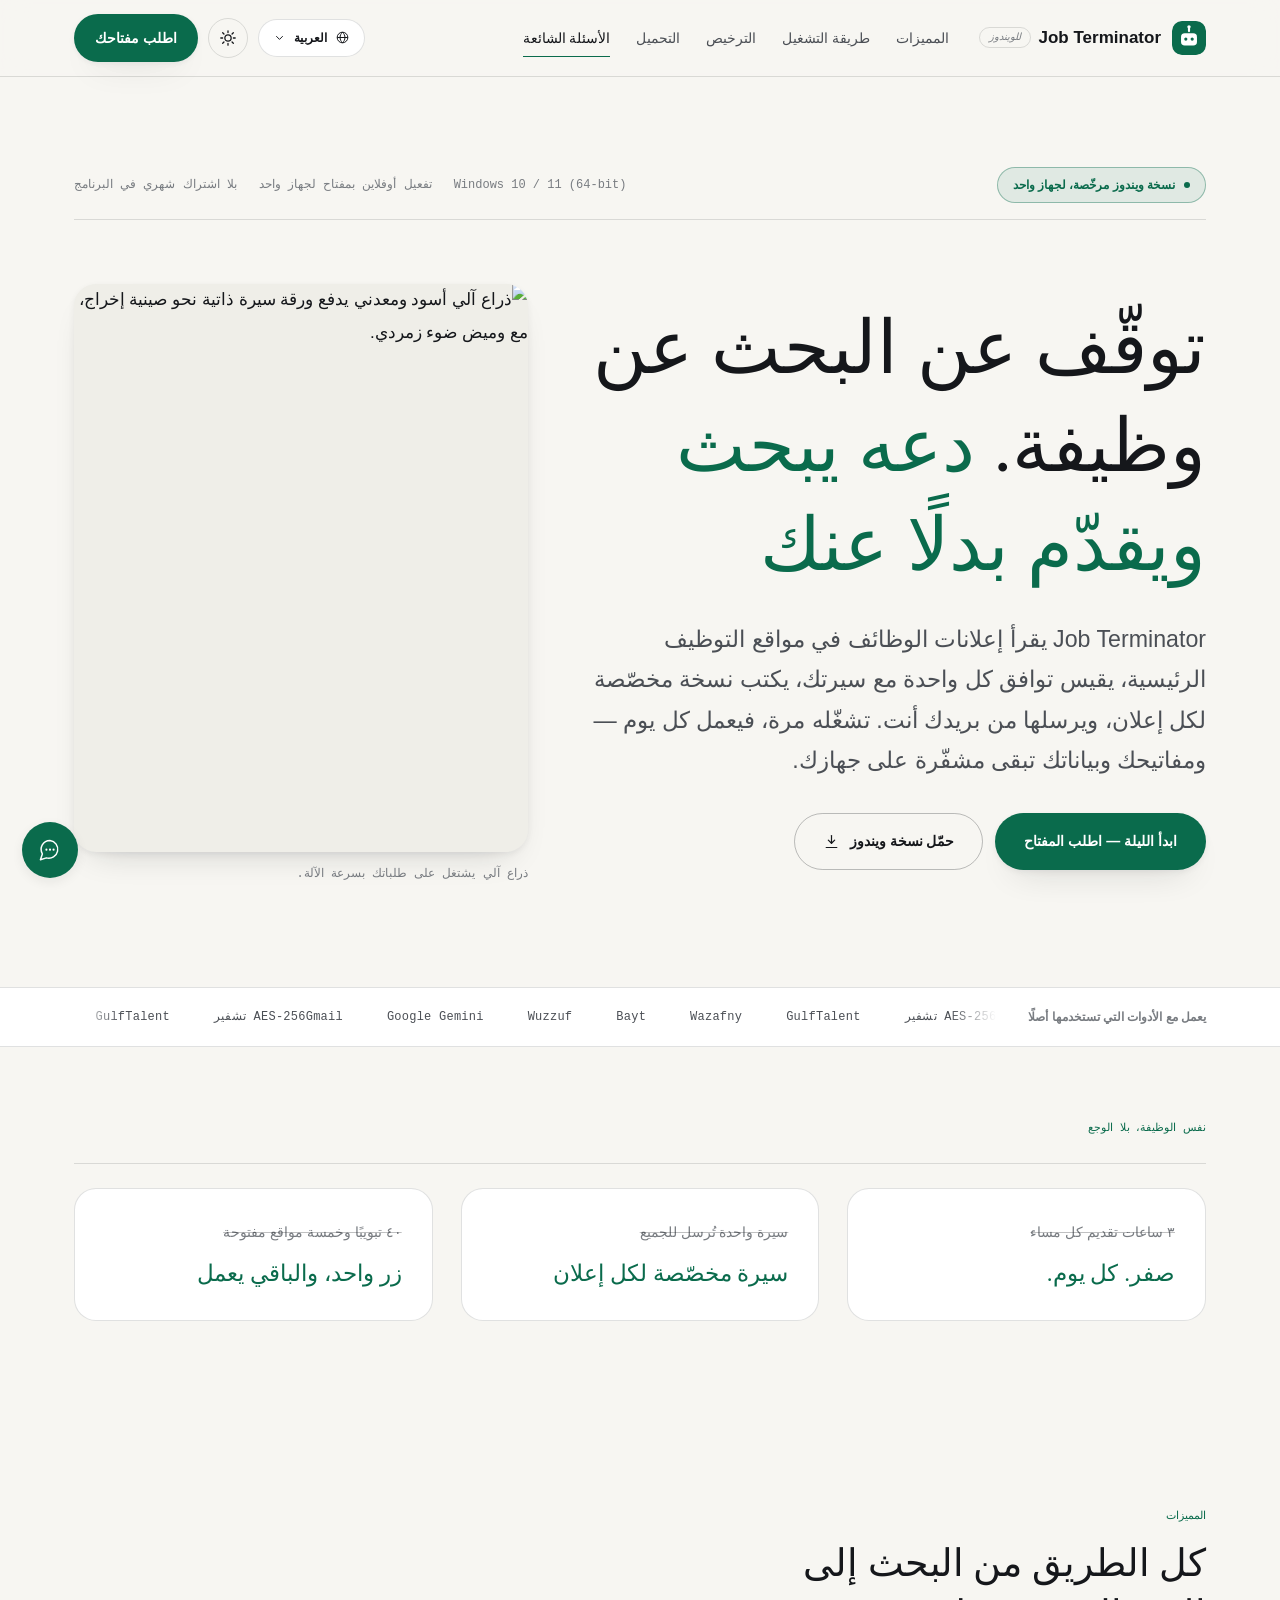
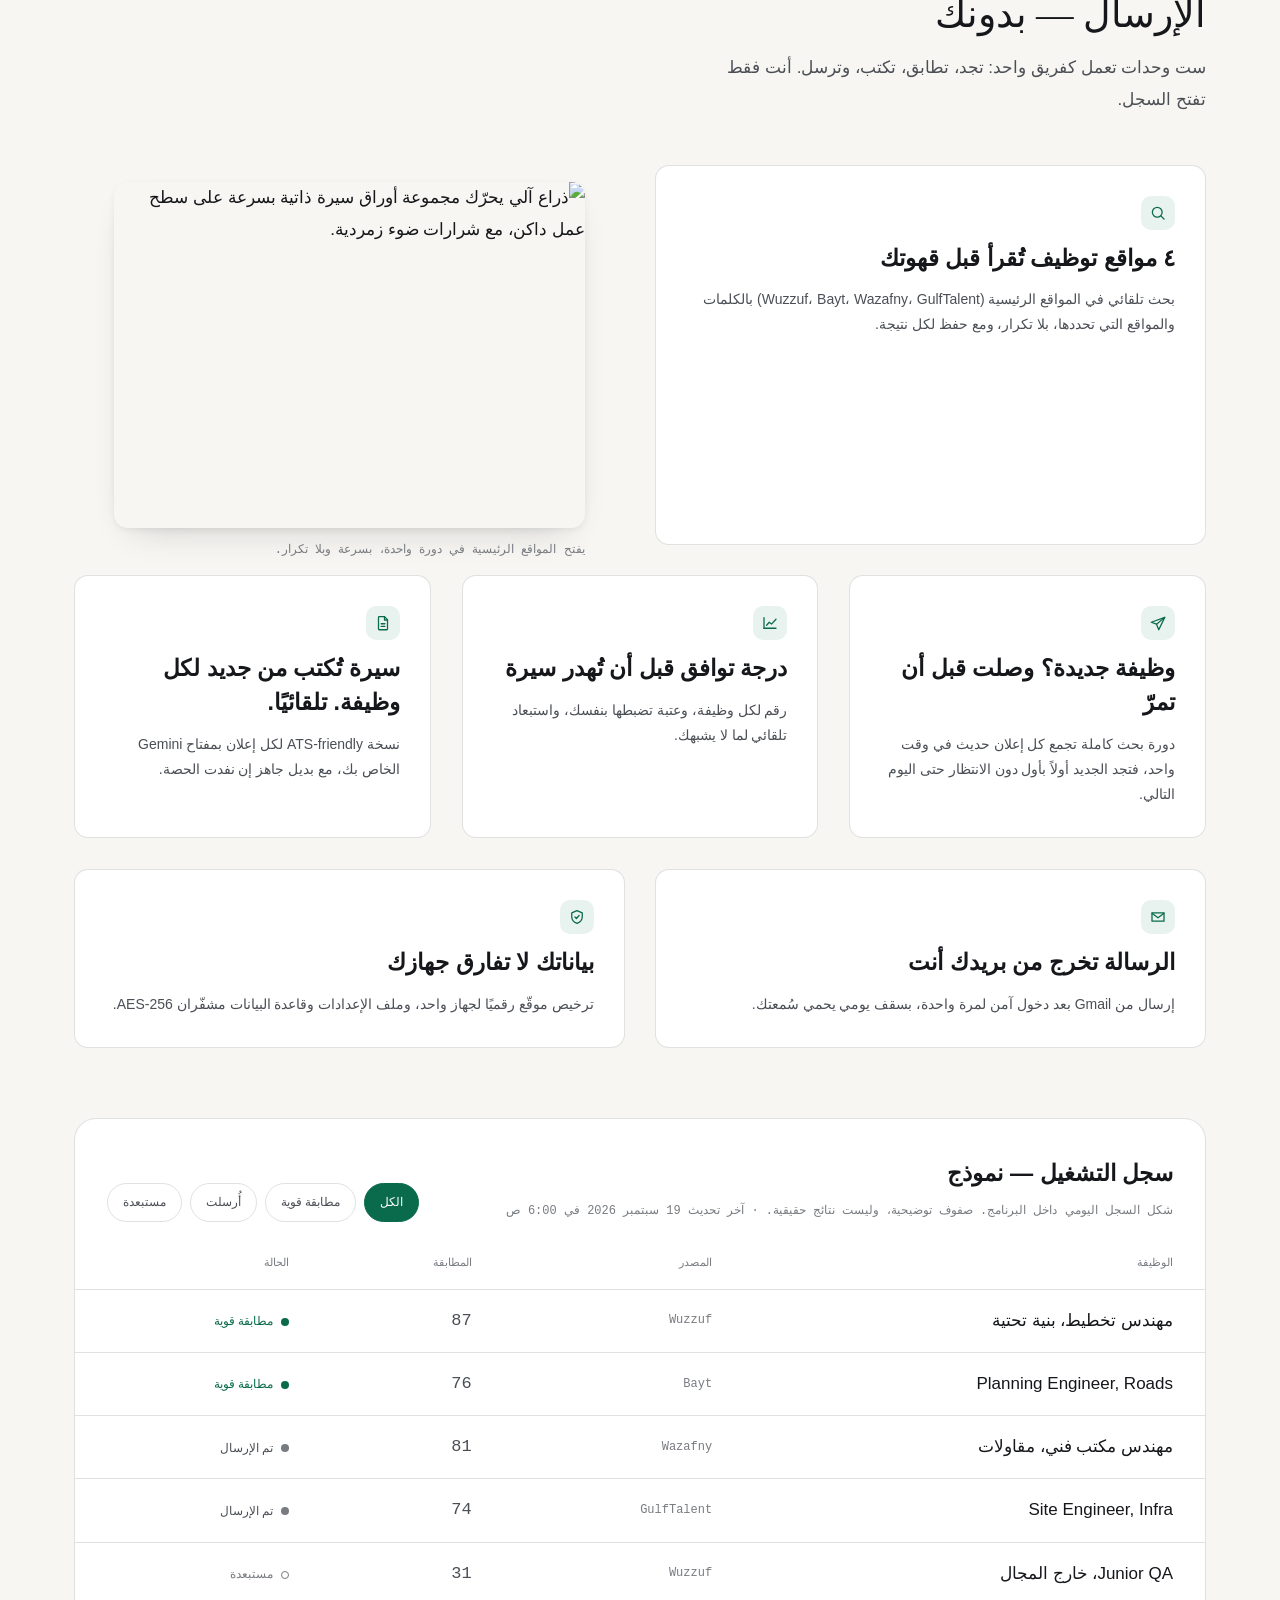
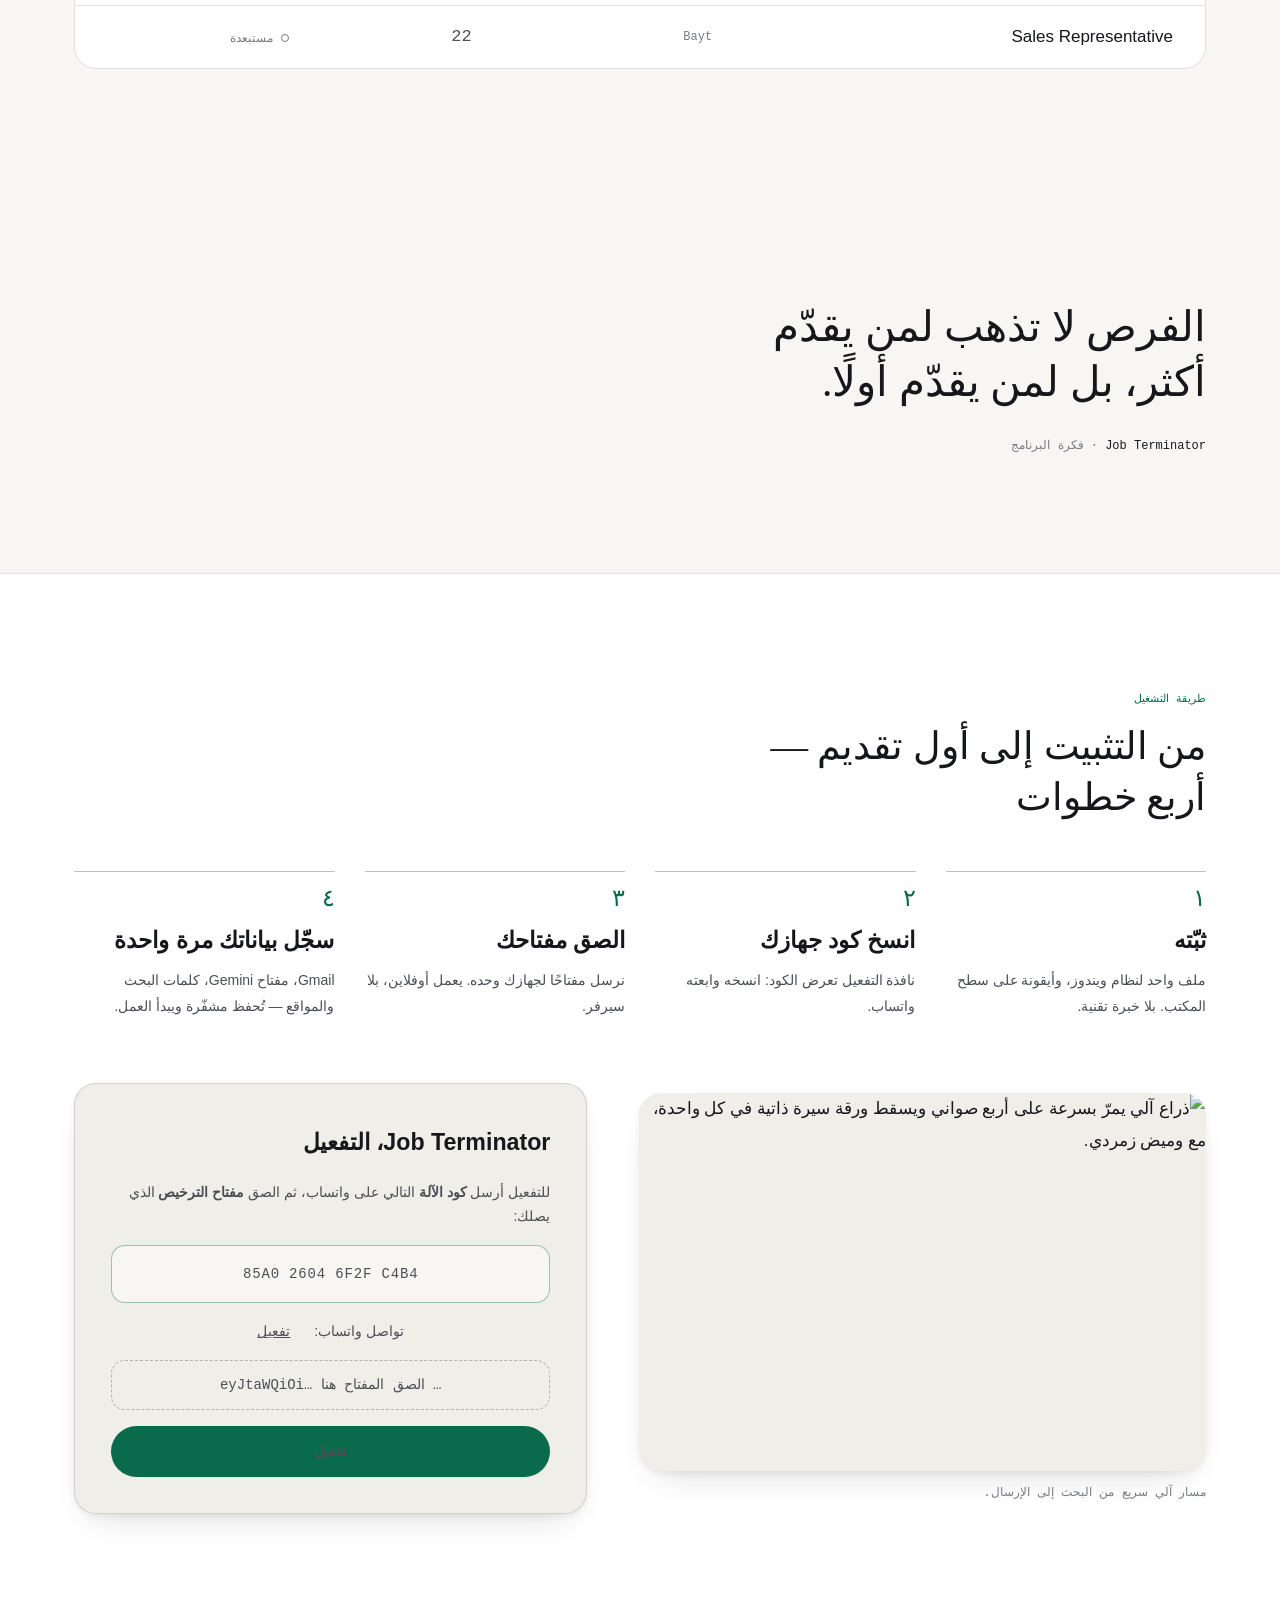
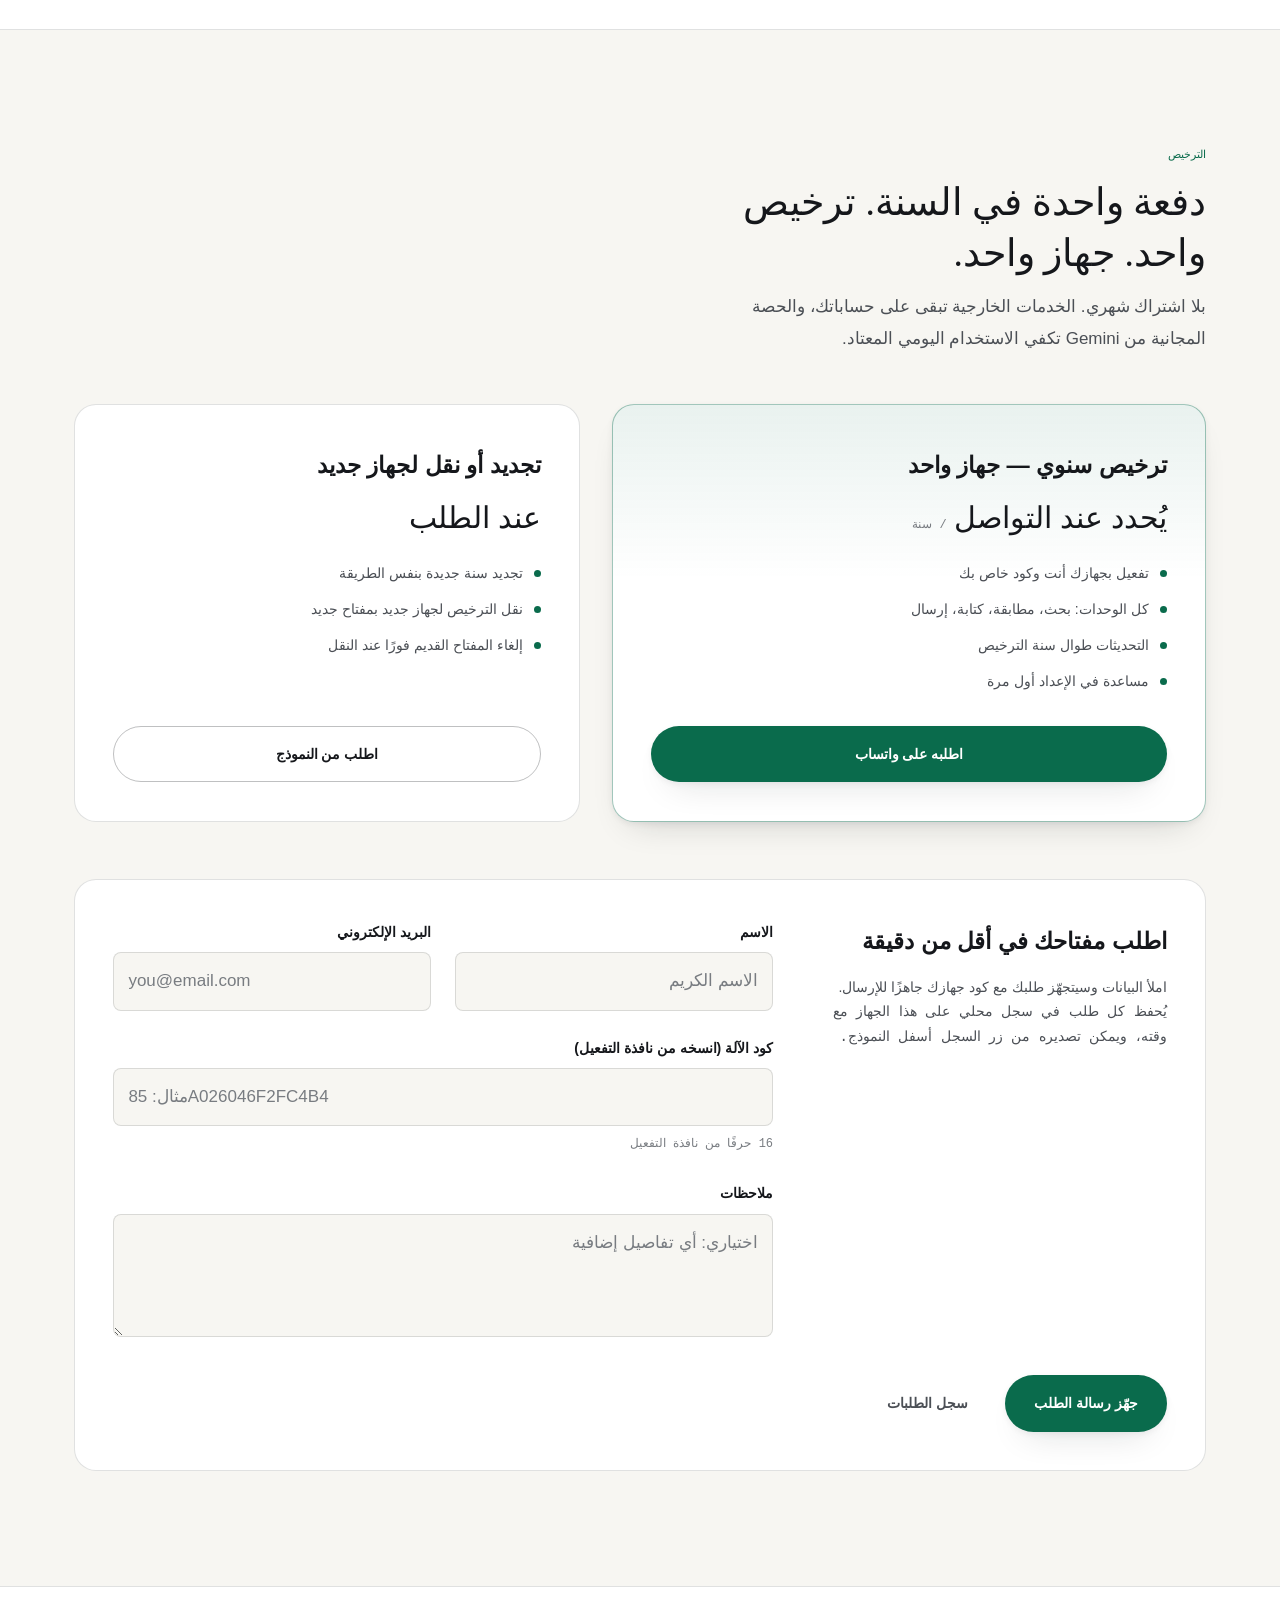
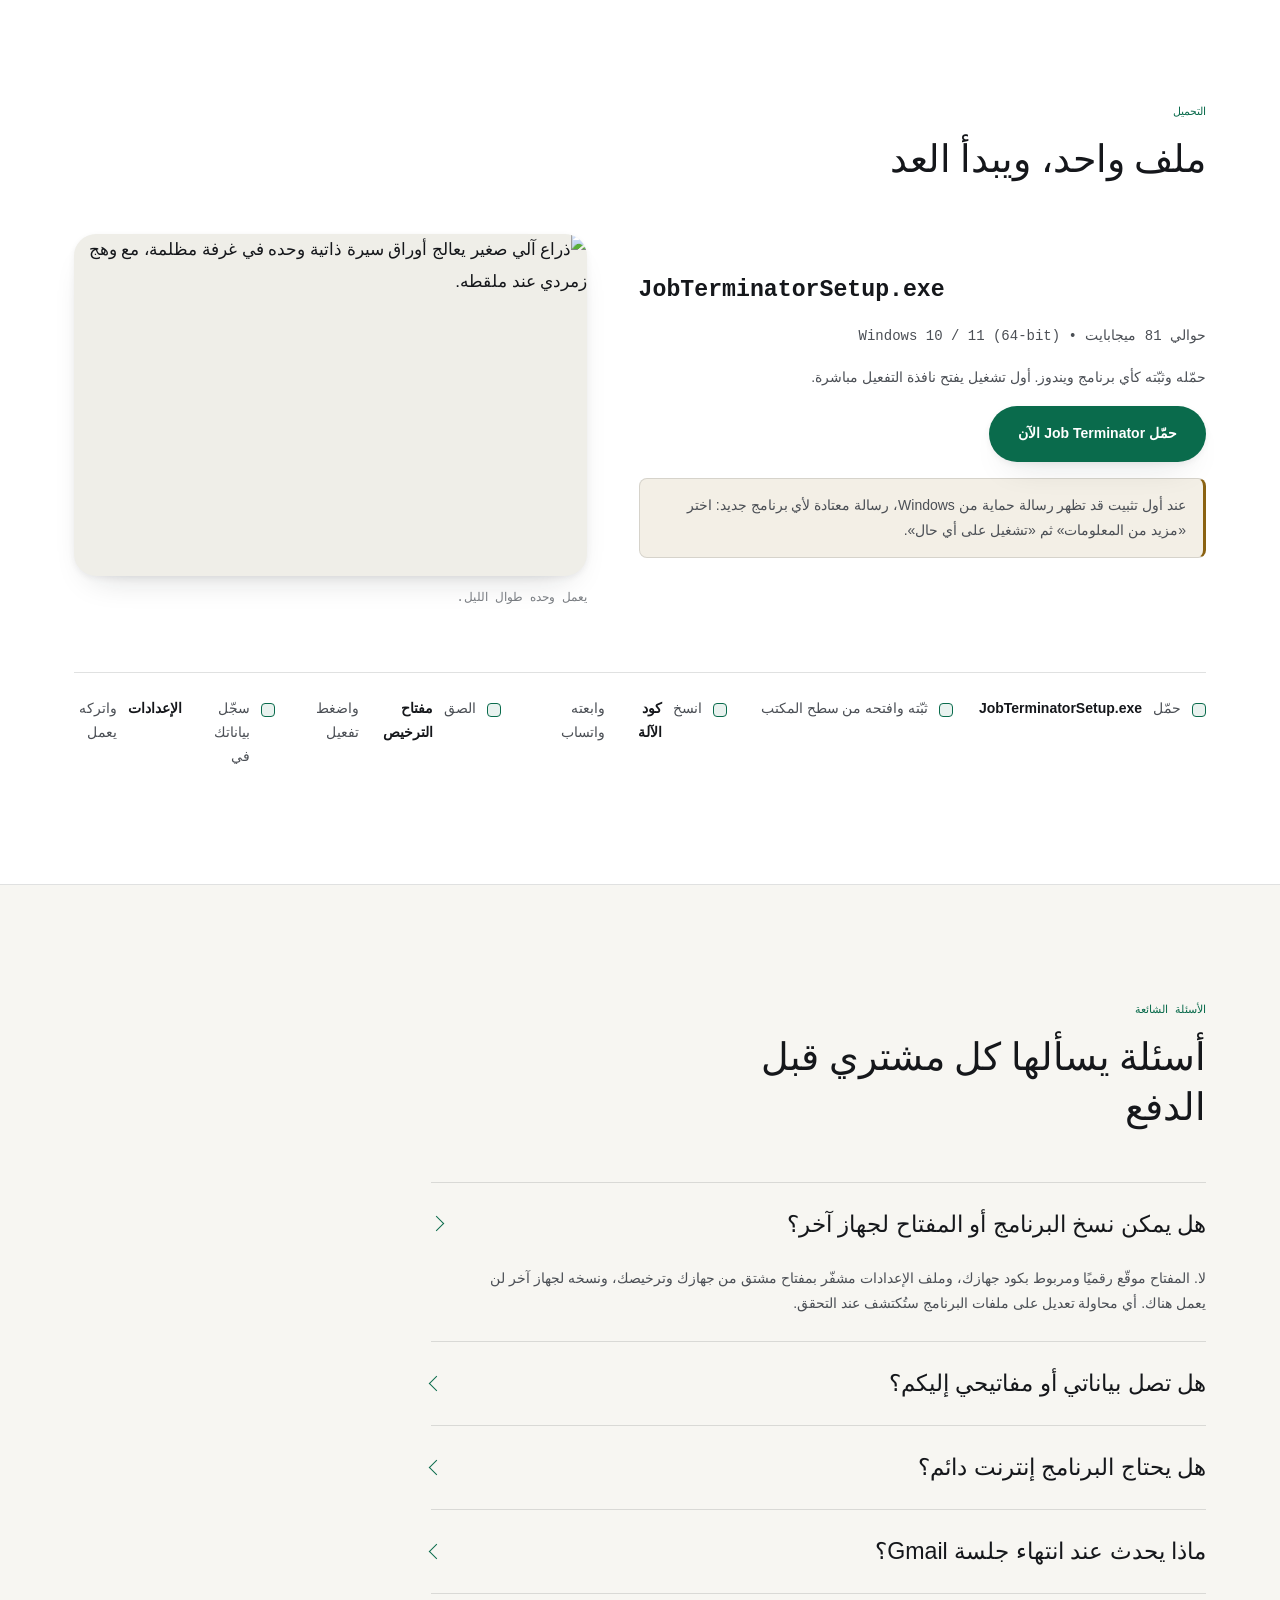
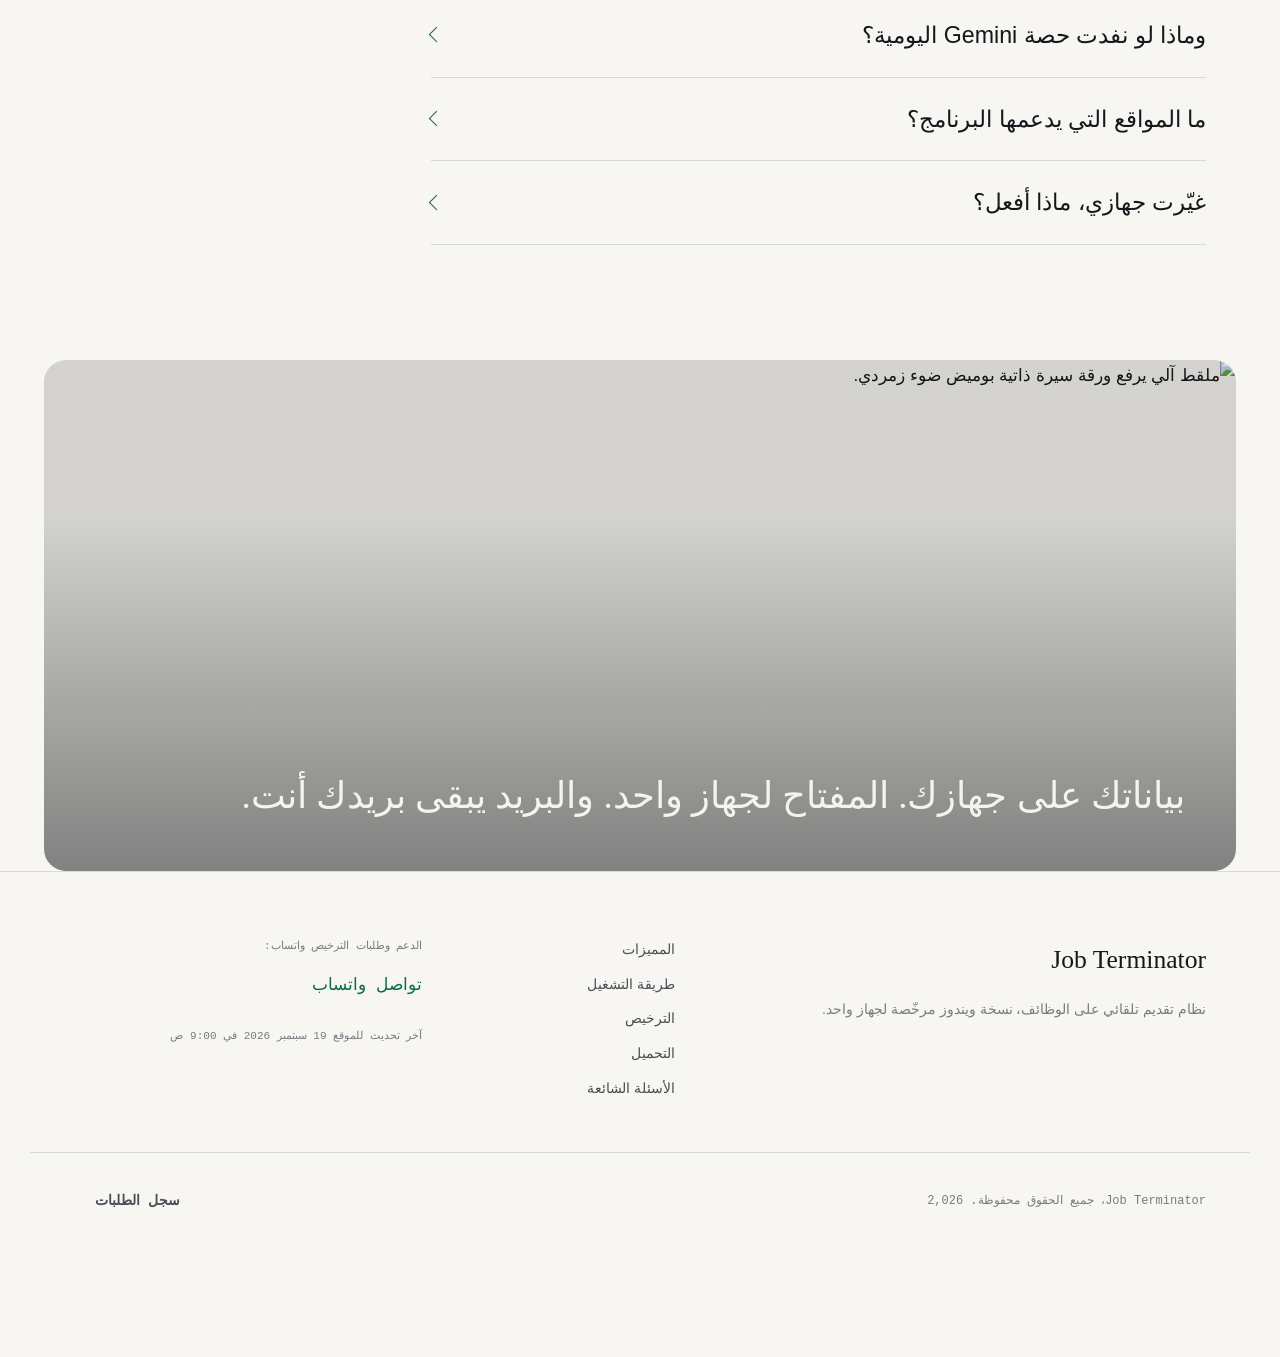
==== commit 97563310: "Deploy Job Terminator safe site: brand rename, dynamic language dropdown, safe features only, wa.me " ====
--- a/index.html
+++ b/index.html
@@ -1 +1,535 @@
-﻿<!DOCTYPE html><html lang="ar" dir="rtl"><head><meta charset="UTF-8"><meta name="viewport" content="width=device-width, initial-scale=1.0"><title data-i18n="meta.title">Job Terminator — نظام التقديم التلقائي على الوظائف | نسخة ويندوز</title><meta name="description" data-i18n-content="meta.desc" content="Job Terminator يبحث في مواقع التوظيف وقنوات تيليجرام، يطابق الوظائف مع سيرتك الذاتية، يولّد سيرة مخصصة لكل وظيفة، ويُرسل من بريدك — بترخيص لجهاز واحد وبيانات مشفّرة على جهازك."><meta name="theme-color" id="themeColor" content="#060709"><meta property="og:title" content="Job Terminator — نظام التقديم التلقائي على الوظائف"><meta property="og:description" content="بحث، مطابقة، توليد سيرة مخصصة، وإرسال تلقائي — بترخيص ويندوز لجهاز واحد."><meta property="og:type" content="website"><meta property="og:site_name" content="Job Terminator"><meta name="twitter:card" content="summary_large_image"><meta name="robots" content="index, follow"><link rel="canonical" href="https://mohamemubark.github.io/job-terminator/"><script>(function(){try{var t=localStorage.getItem("JobTerminator-theme");if(!t){t=(window.matchMedia&&matchMedia("(prefers-color-scheme: light)").matches)?"light":"dark";}document.documentElement.setAttribute("data-theme",t);}catch(e){document.documentElement.setAttribute("data-theme","dark");}})();</script><link rel="preconnect" href="https://fonts.googleapis.com"><link rel="preconnect" href="https://fonts.gstatic.com" crossorigin><link href="https://fonts.googleapis.com/css2?family=IBM+Plex+Sans+Arabic:wght@400;500;600;700&family=IBM+Plex+Mono:wght@500;600&family=Inter:wght@400;500;600;700;800&display=swap" rel="stylesheet"><link rel="stylesheet" href="styles.css?v=2026.09.19.7"><link rel="icon" href="data:image/svg+xml,%3Csvg xmlns='http://www.w3.org/2000/svg' viewBox='0 0 64 64'%3E%3Crect width='64' height='64' rx='14' fill='%230E5E6F'/%3E%3Crect x='17' y='22' width='30' height='24' rx='7' fill='white'/%3E%3Ccircle cx='26' cy='33' r='3' fill='%230E5E6F'/%3E%3Ccircle cx='38' cy='33' r='3' fill='%230E5E6F'/%3E%3Crect x='30' y='12' width='4' height='8' rx='2' fill='white'/%3E%3Ccircle cx='32' cy='11' r='3' fill='white'/%3E%3C/svg%3E"></head><body><a class="skip" href="#main" data-i18n="a11y.skip">تخطَّ إلى المحتوى</a><div class="top-accent" aria-hidden="true"></div><header class="site-header" id="top">  <div class="container header-inner">    <a class="brand" href="#top" aria-label="Job Terminator">      <svg class="brand-mark" viewBox="0 0 64 64" aria-hidden="true"><rect width="64" height="64" rx="14" fill="#0E5E6F"/><rect x="17" y="22" width="30" height="24" rx="7" fill="#fff"/><circle cx="26" cy="33" r="3" fill="#0E5E6F"/><circle cx="38" cy="33" r="3" fill="#0E5E6F"/><rect x="30" y="12" width="4" height="8" rx="2" fill="#fff"/><circle cx="32" cy="11" r="3" fill="#fff"/></svg>      <span class="brand-name">Job Terminator <em data-i18n="brand.sub">للويندوز</em></span>    </a>    <nav class="main-nav" id="mainNav" aria-label="التنقل الرئيسي" data-i18n-aria="nav.label">      <a href="#features" data-i18n="nav.features">المميزات</a>      <a href="#how" data-i18n="nav.how">طريقة التشغيل</a>      <a href="#pricing" data-i18n="nav.pricing">الترخيص</a>      <a href="#download" data-i18n="nav.download">التحميل</a>      <a href="#faq" data-i18n="nav.faq">الأسئلة الشائعة</a>    </nav>    <div class="header-actions">      <button type="button" id="themeToggle" class="theme-toggle" aria-label="التبديل إلى الوضع الفاتح">        <svg class="icon-sun" viewBox="0 0 24 24" width="18" height="18" fill="none" stroke="currentColor" stroke-width="2" stroke-linecap="round" aria-hidden="true"><circle cx="12" cy="12" r="4.5"/><path d="M12 2v2.5M12 19.5V22M4.9 4.9l1.8 1.8M17.3 17.3l1.8 1.8M2 12h2.5M19.5 12H22M4.9 19.1l1.8-1.8M17.3 6.7l1.8-1.8"/></svg>        <svg class="icon-moon" viewBox="0 0 24 24" width="18" height="18" fill="none" stroke="currentColor" stroke-width="2" stroke-linecap="round" stroke-linejoin="round" aria-hidden="true"><path d="M21 12.79A9 9 0 1 1 11.21 3 7 7 0 0 0 21 12.79z"/></svg>      </button>      <div class="lang-switch">        <button type="button" class="lang-trigger" aria-haspopup="listbox" aria-expanded="false" data-i18n-aria="lang.trigger">          <svg class="lang-globe" viewBox="0 0 24 24" fill="none" stroke="currentColor" stroke-width="1.8" stroke-linecap="round" stroke-linejoin="round" aria-hidden="true"><circle cx="12" cy="12" r="9"/><path d="M3.6 9h16.8"/><path d="M3.6 15h16.8"/><path d="M12 3a13.5 13.5 0 0 1 0 18 13.5 13.5 0 0 1 0-18z"/></svg>          <span class="lang-current">العربية</span>          <svg class="lang-chevron" viewBox="0 0 24 24" fill="none" stroke="currentColor" stroke-width="2" stroke-linecap="round" stroke-linejoin="round" aria-hidden="true"><path d="m6 9 6 6 6-6"/></svg>        </button>        <ul class="lang-menu" role="listbox" aria-label="Language / اللغة">          <li><button type="button" data-lang="ar" class="active"><span>العربية</span><svg class="lang-ok" viewBox="0 0 24 24" fill="none" stroke="currentColor" stroke-width="2.4" stroke-linecap="round" stroke-linejoin="round" aria-hidden="true"><path d="m4.5 12.5 5 5 10-11"/></svg></button></li>          <li><button type="button" data-lang="en"><span>English</span><svg class="lang-ok" viewBox="0 0 24 24" fill="none" stroke="currentColor" stroke-width="2.4" stroke-linecap="round" stroke-linejoin="round" aria-hidden="true"><path d="m4.5 12.5 5 5 10-11"/></svg></button></li>        </ul>      </div>      <a class="btn btn-primary btn-sm" href="#pricing" data-i18n="nav.cta">اطلب الترخيص</a>      <button class="nav-toggle" id="navToggle" aria-label="القائمة" data-i18n-aria="nav.toggle" aria-expanded="false"><span></span><span></span><span></span></button>    </div>  </div></header><main id="main"><!-- ============ HERO ============ --><section class="hero">  <div class="hero-bg" aria-hidden="true"><span class="grid"></span><span class="orb orb-a"></span><span class="orb orb-b"></span></div>  <div class="container hero-grid">    <div class="hero-copy">      <p class="eyebrow"><span class="dot"></span> <span data-i18n="hero.eyebrow">نسخة ويندوز مرخّصة — جهاز واحد</span></p>      <h1 data-i18n-html="hero.title">زهقت من اللف على مواقع التوظيف؟ <span class="accent">ريّح نفسك — إحنا حليناهالك</span></h1>      <p class="lead" data-i18n="hero.lead">Job Terminator يبحث في مواقع التوظيف وقنوات تيليجرام الخاصة بك، يختار الوظائف المطابقة لسيرتك، يولّد سيرة مخصصة لكل وظيفة، ويرسل من بريدك الإلكتروني. بياناتك ومفاتيحك مشفّرة على جهازك ولا تغادره أبدًا.</p>      <div class="hero-ctas">        <a class="btn btn-primary" href="#pricing" data-i18n="hero.cta1">احصل على مفتاح الترخيص</a>        <a class="btn btn-outline" href="#download">          <svg viewBox="0 0 24 24" width="18" height="18" fill="none" stroke="currentColor" stroke-width="2" stroke-linecap="round" stroke-linejoin="round" aria-hidden="true"><path d="M12 3v12"/><path d="m7 10 5 5 5-5"/><path d="M4 21h16"/></svg>          <span data-i18n="hero.cta2">تحميل نسخة ويندوز</span>        </a>      </div>      <ul class="hero-meta">        <li data-i18n="hero.meta1">Windows 10 / 11 ‏(64-bit)</li>        <li data-i18n="hero.meta2">تفعيل أوفلاين بمفتاح لجهاز واحد</li>        <li data-i18n="hero.meta3">بدون اشتراك شهري في البرنامج</li>      </ul>    </div>    <div class="hero-visual" aria-hidden="true">      <div class="glow-ring"></div>      <div class="float-card fc-1"><svg viewBox="0 0 24 24" width="14" height="14" fill="none" stroke="currentColor" stroke-width="2.5" stroke-linecap="round" stroke-linejoin="round"><path d="m5 13 4 4L19 7"/></svg><span>+12 jobs · LinkedIn</span></div>      <div class="float-card fc-2"><svg viewBox="0 0 24 24" width="14" height="14" fill="none" stroke="currentColor" stroke-width="2.5" stroke-linecap="round" stroke-linejoin="round"><path d="M21 3 11 13"/><path d="M21 3 7 15c-.6.4-.6 1 0 1.4l2.6 1.8c.5.4 1 .4 1.4 0L21 13"/></svg><span>Resume sent · Wuzzuf</span></div>      <div class="app-window">        <div class="app-titlebar"><span class="t-dot"></span><span class="t-dot"></span><span class="t-dot"></span><span class="t-live"><i class="pulse"></i>LIVE</span><span class="t-name" data-i18n="mock.title">Job Terminator — لوحة التحكم</span></div>        <div class="app-body">          <aside class="app-side">            <span class="side-item active" data-i18n="mock.s1">البحث</span>            <span class="side-item" data-i18n="mock.s2">المطابقة</span>            <span class="side-item" data-i18n="mock.s3">الإرسال</span>            <span class="side-item" data-i18n="mock.s4">السجل</span>            <span class="side-item" data-i18n="mock.s5">الإعدادات</span>          </aside>          <div class="app-main">            <div class="app-stats">              <div class="stat"><b data-counter="24">0</b><span data-i18n="mock.st1">وظيفة اليوم</span></div>              <div class="stat"><b data-counter="9">0</b><span data-i18n="mock.st2">مطابقة قوية</span></div>              <div class="stat"><b data-counter="6">0</b><span data-i18n="mock.st3">تم إرسالها</span></div>            </div>            <div class="job-row"><span class="chip ok" data-i18n="mock.c1">مطابقة 87%</span><span class="job-title" data-i18n="mock.j1">مهندس تخطيط — بنية تحتية</span><span class="bar" data-w="87"><i></i></span><span class="job-src">Wuzzuf</span></div>            <div class="job-row"><span class="chip ok" data-i18n="mock.c2">مطابقة 76%</span><span class="job-title" data-i18n="mock.j2">Planning Engineer — Roads</span><span class="bar" data-w="76"><i></i></span><span class="job-src">LinkedIn</span></div>            <div class="job-row"><span class="chip sent" data-i18n="mock.c3">تم الإرسال</span><span class="job-title" data-i18n="mock.j3">مهندس مكتب فني — مقاولات</span><span class="bar done" data-w="100"><i></i></span><span class="job-src">Telegram</span></div>            <div class="job-row"><span class="chip skip" data-i18n="mock.c4">مستبعدة</span><span class="job-title" data-i18n="mock.j4">Junior QA — لا تطابق المجال</span><span class="bar skip" data-w="34"><i></i></span><span class="job-src">Bayt</span></div>          </div>        </div>      </div>    </div>  </div></section><!-- ============ TRUST STRIP ============ --><section class="strip">  <div class="container strip-inner">    <p class="strip-label" data-i18n="strip.label">يعمل مع أدواتك الحالية</p>    <ul class="strip-list">      <li>Gmail</li><li>Google Gemini</li><li>Telegram</li><li>Wuzzuf</li><li>LinkedIn</li><li>Bayt</li><li>Tanqeeb</li><li data-i18n="strip.more">+ 4 مواقع أخرى</li>    </ul>  </div></section><!-- ============ FEATURES ============ --><section class="section" id="features">  <div class="container">    <p class="kicker" data-i18n-html="kicker.features"><span class="kicker-num">٠١</span>ماذا يفعل البرنامج</p>    <h2 data-i18n="features.h2">دورة التقديم كاملة، من البحث حتى الإرسال</h2>    <p class="section-sub" data-i18n="features.sub">ست وحدات تعمل معًا. تضبطها مرة واحدة من الإعدادات، ثم تعمل يوميًا بضغطة واحدة.</p>    <div class="features-grid">      <article class="feature">        <span class="f-icon"><svg viewBox="0 0 24 24" fill="none" stroke="currentColor" stroke-width="2" stroke-linecap="round"><circle cx="11" cy="11" r="7"/><path d="m20 20-3.5-3.5"/></svg></span>        <h3 data-i18n="features.f1t">بحث شامل في مواقع التوظيف</h3>        <p data-i18n="features.f1d">مسح تلقائي لعشرة مواقع توظيف بالكلمات المفتاحية والمواقع التي تحددها، مع منع التكرار وحفظ نتائج كل بحث.</p>      </article>      <article class="feature">        <span class="f-icon"><svg viewBox="0 0 24 24" fill="none" stroke="currentColor" stroke-width="2" stroke-linecap="round" stroke-linejoin="round"><path d="m3 11 18-8-8 18-2.5-7.5z"/></svg></span>        <h3 data-i18n="features.f2t">التقاط وظائف تيليجرام</h3>        <p data-i18n="features.f2d">يربط قنواتك ومجموعاتك بحسابك الخاص ويلتقط الإعلانات المنشورة فيها أولًا بأول بنفس دورة العمل.</p>      </article>      <article class="feature">        <span class="f-icon"><svg viewBox="0 0 24 24" fill="none" stroke="currentColor" stroke-width="2" stroke-linecap="round"><circle cx="12" cy="12" r="9"/><circle cx="12" cy="12" r="4.5"/><circle cx="12" cy="12" r="1" fill="currentColor"/></svg></span>        <h3 data-i18n="features.f3t">مطابقة ذكية مع سيرتك</h3>        <p data-i18n="features.f3d">درجة توافق لكل وظيفة مع عتبة قابلة للضبط واستبعاد تلقائي للمستويات والتخصصات غير المناسبة قبل أي إرسال.</p>      </article>      <article class="feature">        <span class="f-icon"><svg viewBox="0 0 24 24" fill="none" stroke="currentColor" stroke-width="2" stroke-linecap="round" stroke-linejoin="round"><path d="M6 2h9l5 5v15H6z"/><path d="M14 2v6h6"/><path d="M9 13h7M9 17h7"/></svg></span>        <h3 data-i18n="features.f4t">سيرة مخصصة لكل وظيفة</h3>        <p data-i18n="features.f4d">توليد نسخة ATS-friendly من سيرتك لكل إعلان بمفتاح Gemini الخاص بك، مع بديل تلقائي عند نفاد الحصة اليومية.</p>      </article>      <article class="feature">        <span class="f-icon"><svg viewBox="0 0 24 24" fill="none" stroke="currentColor" stroke-width="2" stroke-linecap="round" stroke-linejoin="round"><rect x="3" y="5" width="18" height="14" rx="2"/><path d="m3 7 9 6 9-6"/></svg></span>        <h3 data-i18n="features.f5t">إرسال من بريدك مباشرة</h3>        <p data-i18n="features.f5d">الإرسال يتم من حساب Gmail الخاص بك بعد تسجيل دخول آمن لمرة واحدة، بسقف يومي يحمي سمعة بريدك.</p>      </article>      <article class="feature">        <span class="f-icon"><svg viewBox="0 0 24 24" fill="none" stroke="currentColor" stroke-width="2" stroke-linecap="round" stroke-linejoin="round"><path d="M12 3 5 6v5c0 5 3.5 8.5 7 10 3.5-1.5 7-5 7-10V6z"/><path d="m9.5 12 2 2 3.5-4"/></svg></span>        <h3 data-i18n="features.f6t">خصوصية وقفل كامل</h3>        <p data-i18n="features.f6d">ترخيص موقّع رقميًا لجهاز واحد، وملف الإعدادات وقاعدة البيانات مشفّران (AES-256) ولا يعملان خارج جهازك.</p>      </article>    </div>  </div></section><!-- ============ HOW IT WORKS ============ --><section class="section section-alt" id="how">  <div class="container how-grid">    <div>      <p class="kicker" data-i18n-html="kicker.how"><span class="kicker-num">٠٢</span>من التثبيت إلى أول إرسال</p>      <h2 data-i18n="how.h2">أربع خطوات وتعمل بشكل يومي</h2>      <ol class="steps">        <li><span class="step-n">1</span><div><h3 data-i18n="how.s1t">ثبّت البرنامج</h3><p data-i18n="how.s1d">ملف تثبيت واحد لنظام ويندوز، يضع أيقونة على سطح المكتب. لا يحتاج أي خبرة تقنية.</p></div></li>        <li><span class="step-n">2</span><div><h3 data-i18n="how.s2t">انسخ كود الآلة</h3><p data-i18n="how.s2d">عند أول تشغيل تظهر نافذة التفعيل وفيها كود جهازك — انسخه بزر واحد وأرسله لنا واتساب.</p></div></li>        <li><span class="step-n">3</span><div><h3 data-i18n="how.s3t">الصق مفتاح الترخيص</h3><p data-i18n="how.s3d">نرد عليك بمفتاح صالح لجهازك فقط. الصقه واضغط تفعيل — يعمل أوفلاين ولا يحتاج إنترنت للتفعيل نفسه.</p></div></li>        <li><span class="step-n">4</span><div><h3 data-i18n="how.s4t">سجّل بياناتك مرة واحدة</h3><p data-i18n="how.s4d">من الإعدادات: بريد Gmail، مفتاح Gemini، بيانات تيليجرام، كلمات البحث — تُحفظ مشفّرة وتبدأ التشغيل اليومي.</p></div></li>      </ol>    </div>    <div aria-hidden="true">      <div class="license-card">        <p class="lc-title" data-i18n="how.card_t">Job Terminator — التفعيل</p>        <p class="lc-text" data-i18n-html="how.card_d">للتفعيل أرسل <b>كود الآلة</b> التالي على واتساب، ثم الصق <b>مفتاح الترخيص</b> الذي يصلك:</p>        <p class="lc-code" dir="ltr">85A0&thinsp;2604&thinsp;6F2F&thinsp;C4B4</p>        <p class="lc-wa"><span data-i18n="how.card_wa">تواصل واتساب:</span> <a class="wa-link" href="https://wa.me/201207516034" target="_blank" rel="noopener" data-i18n="how.card_wa_link" onclick="return openWa(event,'201207516034')">اضغط هنا لفتح واتساب</a></p>        <p class="lc-key" dir="ltr">eyJtaWQiOi…Paste key here…</p>        <p class="lc-btn" data-i18n="how.card_btn">تفعيل</p>      </div>    </div>  </div></section><!-- ============ PRICING / LICENSE ============ --><section class="section" id="pricing">  <div class="container">    <p class="kicker" data-i18n-html="kicker.pricing"><span class="kicker-num">٠٣</span>الترخيص والأسعار</p>    <h2 data-i18n="pricing.h2">ترخيص واحد، جهاز واحد، دفع مرة واحدة في السنة</h2>    <p class="section-sub" data-i18n="pricing.sub">لا اشتراك شهري في البرنامج. الخدمات الخارجية (حصة Gemini المجانية تكفي للاستخدام اليومي المعتاد) تبقى على حساباتك الخاصة.</p>    <div class="plans">      <article class="plan featured">        <div class="plan-badge" data-i18n="pricing.badge">الأكثر طلبًا</div>        <p class="plan-name" data-i18n="pricing.p1n">ترخيص سنوي — جهاز واحد</p>        <p class="plan-price"><span data-i18n="pricing.p1p">يُحدد عند التواصل</span> <span data-i18n="pricing.per">/ سنة</span></p>        <ul>          <li data-i18n="pricing.p1i1">تفعيل لجهاز واحد بكود آلة خاص بك</li>          <li data-i18n="pricing.p1i2">كل الوحدات: بحث، مطابقة، توليد، إرسال</li>          <li data-i18n="pricing.p1i3">التحديثات خلال سنة الترخيص</li>          <li data-i18n="pricing.p1i4">مساعدة في الإعداد لأول مرة</li>        </ul>        <a class="btn btn-primary btn-block js-wa-order" href="https://wa.me/201207516034" target="_blank" rel="noopener" data-i18n="pricing.cta_wa">اطلب عبر واتساب</a>      </article>      <article class="plan">        <p class="plan-name" data-i18n="pricing.p2n">تجديد أو نقل جهاز</p>        <p class="plan-price" data-i18n="pricing.p2p">عند الطلب</p>        <ul>          <li data-i18n="pricing.p2i1">تجديد سنة جديدة بنفس الآلية</li>          <li data-i18n="pricing.p2i2">نقل الترخيص لجهاز جديد بمفتاح جديد</li>          <li data-i18n="pricing.p2i3">إلغاء المفتاح القديم عند النقل</li>        </ul>        <a class="btn btn-outline btn-block" href="#licenseForm" data-i18n="pricing.cta_form">املأ نموذج الطلب</a>      </article>    </div>    <form id="licenseForm" class="license-form" aria-label="نموذج طلب مفتاح الترخيص" data-i18n-aria="form.label">      <h3 data-i18n="form.h3">نموذج طلب مفتاح الترخيص</h3>      <p class="form-hint" data-i18n="form.hint">املأ البيانات التالية وسيُرسل طلبك مباشرة على واتساب مع كود الآلة جاهزًا.</p>      <div class="form-grid">        <label><span data-i18n="form.name">الاسم</span><input name="name" required autocomplete="name" data-i18n-ph="form.name_ph" placeholder="الاسم الكريم"></label>        <label><span data-i18n="form.email">البريد الإلكتروني</span><input name="email" type="email" required autocomplete="email" placeholder="you@email.com" dir="ltr"></label>        <label class="span-2"><span data-i18n="form.mid">كود الآلة (انسخه من نافذة التفعيل)</span><input name="mid" required data-i18n-ph="form.mid_ph" placeholder="مثال: 85A026046F2FC4B4" data-i18n-title="form.mid_t" title="16 حرفًا من نافذة التفعيل" dir="ltr" pattern="[0-9A-Fa-f ]{8,32}"></label>        <label class="span-2"><span data-i18n="form.notes">ملاحظات</span><textarea name="notes" rows="3" data-i18n-ph="form.notes_ph" placeholder="اختياري: أي تفاصيل إضافية"></textarea></label>      </div>      <button class="btn btn-primary" type="submit" data-i18n="form.submit">تجهيز رسالة الطلب</button>    </form>  </div></section><!-- ============ DOWNLOAD ============ --><section class="section section-alt" id="download">  <div class="container">    <p class="kicker" data-i18n-html="kicker.download"><span class="kicker-num">٠٤</span>التحميل والتثبيت</p>    <h2 data-i18n="download.h2">ملف واحد يثبّت كل شيء</h2>    <div class="dl-grid">      <div class="dl-card">        <h3>JobTerminatorSetup.exe</h3>        <p class="dl-meta" data-i18n="download.meta">حوالي 96 ميجابايت • Windows 10 / 11 ‏(64-bit)</p>        <p data-i18n="download.d1">حمّله من زر التحميل وثبّته كأي برنامج ويندوز. ستجد أيقونة Job Terminator على سطح المكتب، وأول تشغيل يفتح نافذة التفعيل مباشرة.</p>        <p><a class="btn btn-primary" href="https://github.com/MohameMubark/job-terminator/releases/download/v1.0/JobTerminatorSetup.exe" data-i18n="download.cta">تحميل البرنامج الآن</a></p>        <p class="dl-note" data-i18n="download.note">عند أول تثبيت قد تظهر رسالة حماية من Windows — رسالة معتادة لأي برنامج جديد: اختر «مزيد من المعلومات» ثم «تشغيل على أي حال».</p>      </div>      <ol class="dl-steps">        <li data-i18n-html="download.st1">حمّل <b>JobTerminatorSetup.exe</b> بزر التحميل</li>        <li data-i18n-html="download.st2">ثبّت وافتح البرنامج من أيقونة سطح المكتب</li>        <li data-i18n-html="download.st3">انسخ <b>كود الآلة</b> وأرسله واتساب</li>        <li data-i18n-html="download.st4">الصق <b>مفتاح الترخيص</b> واضغط تفعيل</li>        <li data-i18n-html="download.st5">سجّل بياناتك من <b>الإعدادات</b> وابدأ</li>      </ol>    </div>  </div></section><!-- ============ FAQ ============ --><section class="section" id="faq">  <div class="container narrow">    <p class="kicker" data-i18n-html="kicker.faq"><span class="kicker-num">٠٥</span>الأسئلة الشائعة</p>    <h2 data-i18n="faq.h2">كل ما يسأل عنه المشترون عادة</h2>    <details open><summary data-i18n="faq.q1">هل يمكن نسخ البرنامج أو المفتاح لجهاز آخر؟</summary><p data-i18n="faq.a1">لا. المفتاح موقّع رقميًا ومربوط بكود جهازك، وملف الإعدادات مشفّر بمفتاح مشتق من جهازك وترخيصك — نسخه لجهاز آخر لن يعمل هناك. أي محاولة تعديل على ملفات البرنامج ستُكتشف عند التحقق.</p></details>    <details><summary data-i18n="faq.q2">هل تصل بياناتي أو مفاتيحي إليكم؟</summary><p data-i18n="faq.a2">لا. مفاتيح Gemini وجوجل وتيليجرام تُدخل على جهازك وتُحفظ مشفّرة عليه. الشيء الوحيد الذي نستلمه هو كود الآلة (16 حرفًا) لإصدار مفتاحك.</p></details>    <details><summary data-i18n="faq.q3">هل يحتاج البرنامج إنترنت دائم؟</summary><p data-i18n="faq.a3">يحتاج إنترنت للبحث والإرسال والتوليد فقط. التفعيل نفسه يعمل أوفلاين، والترخيص يُتحقق محليًا عند كل تشغيل دون الاتصال بأي سيرفر.</p></details>    <details><summary data-i18n="faq.q4">ماذا يحدث عند انتهاء جلسة Gmail أو Telegram؟</summary><p data-i18n="faq.a4">من الإعدادات ستجد زري «تسجيل خروج جوجل» و«تسجيل خروج تيليجرام» — يمسحان الجلسة القديمة من داخل البرنامج، ثم تسجّل الدخول من جديد (سيُطلب كود تيليجرام جديد). لا حاجة لحذف أي ملفات يدويًا.</p></details>    <details><summary data-i18n="faq.q5">وماذا لو نفدت حصة Gemini اليومية؟</summary><p data-i18n="faq.a5">البرنامج يجرب بديل OpenAI تلقائيًا إن أدخلت مفتاحه، ثم ينتقل لقالب احترافي جاهز (رسالة كاملة للإيميل، وقالب مختصر للواتساب) — فلا يتوقف الإرسال ولا تُرسل رسالة فارغة أبدًا.</p></details>    <details><summary data-i18n="faq.q6">هل إرسال الواتساب آمن على رقمي؟</summary><p data-i18n="faq.a6">الإرسال يتم عبر WhatsApp Web المرتبط برقمك، بسقف يومي وفواصل طويلة وتنويع تلقائي للنص لتقليل مخاطر الحظر. ومع ذلك نوصي بالاعتماد الأساسي على الإيميل للكميات الكبيرة.</p></details>    <details><summary data-i18n="faq.q7">غيّرت جهازي — ماذا أفعل؟</summary><p data-i18n="faq.a7">أرسل كود الآلة الجديد على واتساب وسنصدر لك مفتاحًا جديدًا ونلغي القديم.</p></details>  </div></section></main><footer class="site-footer">  <div class="container footer-grid">    <div>      <p class="footer-brand">Job Terminator</p>      <p class="footer-desc" data-i18n="footer.desc">نظام التقديم التلقائي على الوظائف — نسخة ويندوز مرخّصة لجهاز واحد.</p>    </div>    <nav aria-label="روابط" data-i18n-aria="footer.nav">      <a href="#features" data-i18n="nav.features">المميزات</a>      <a href="#pricing" data-i18n="nav.pricing">الترخيص</a>      <a href="#download" data-i18n="nav.download">التحميل</a>      <a href="#faq" data-i18n="nav.faq">الأسئلة الشائعة</a>    </nav>    <div>      <p class="footer-contact" data-i18n="footer.contact">الدعم وطلبات الترخيص واتساب:</p>      <a class="footer-wa" dir="ltr" href="https://wa.me/201207516034" target="_blank" rel="noopener">0120 751 6034</a>    </div>  </div>  <p class="copyright"><span data-i18n="footer.rights">© Job Terminator — جميع الحقوق محفوظة.</span> <span id="year">2026</span></p></footer><a class="wa-float js-wa-float" href="https://wa.me/201207516034" target="_blank" rel="noopener" data-i18n-aria="wa.float" aria-label="تواصل واتساب">  <svg viewBox="0 0 32 32" width="30" height="30" fill="none" stroke="#fff" stroke-width="2" stroke-linecap="round" stroke-linejoin="round" aria-hidden="true"><path d="M16 4a11 11 0 0 0-9.5 16.5L4 28l7.7-2.4A11 11 0 1 0 16 4z"/><circle cx="11.5" cy="15.5" r="1.3" fill="#fff" stroke="none"/><circle cx="16" cy="15.5" r="1.3" fill="#fff" stroke="none"/><circle cx="20.5" cy="15.5" r="1.3" fill="#fff" stroke="none"/></svg></a><script src="lang.js?v=2026.09.19.7"></script><script src="script.js?v=2026.09.19.7"></script></body></html>+<!DOCTYPE html>
+<!-- Job Terminator — V2 "refined minimalism" edition.
+     Arabic-first (RTL) with a full English (LTR) mirror, one accent, generous
+     whitespace, soft elevation, self-hosted fonts. Static: no build step. -->
+<html lang="ar" dir="rtl">
+<head>
+<meta charset="UTF-8">
+<meta name="viewport" content="width=device-width, initial-scale=1.0">
+<title data-i18n="meta.title">Job Terminator — نظام التقديم التلقائي على الوظائف | نسخة ويندوز</title>
+<meta name="description" data-i18n-content="meta.desc" content="توقّف عن التقديم اليدوي ساعةً كل يوم. Job Terminator يبحث في مواقع التوظيف الرئيسية، يطابق الوظائف مع سيرتك، يكتب سيرة مخصصة لكل إعلان، ويرسل من بريدك — كل يوم، وأنت لا تفتح متصفحًا. ترخيص لجهاز واحد وبياناتك مشفّرة على جهازك.">
+<meta name="theme-color" id="themeColor" content="#0B0D0C">
+<meta name="color-scheme" content="dark light">
+<link rel="canonical" href="https://mohamemubark.github.io/job-terminator/">
+
+<!-- Open Graph / Twitter -->
+<meta property="og:type" content="website">
+<meta property="og:site_name" content="Job Terminator">
+<meta property="og:title" data-i18n-content="meta.title" content="Job Terminator — نظام التقديم التلقائي على الوظائف | نسخة ويندوز">
+<meta property="og:description" data-i18n-content="meta.desc" content="توقّف عن التقديم اليدوي ساعةً كل يوم. Job Terminator يبحث في مواقع التوظيف الرئيسية، يطابق الوظائف مع سيرتك، يكتب سيرة مخصصة لكل إعلان، ويرسل من بريدك — كل يوم، وأنت لا تفتح متصفحًا. ترخيص لجهاز واحد وبياناتك مشفّرة على جهازك.">
+<meta property="og:url" content="https://mohamemubark.github.io/job-terminator/">
+<meta property="og:image" content="https://mohamemubark.github.io/job-terminator/assets/og-cover.jpg">
+<meta property="og:image:width" content="1200">
+<meta property="og:image:height" content="630">
+<meta property="og:locale" content="ar_EG">
+<meta property="og:locale:alternate" content="en_US">
+<meta property="og:locale:alternate" content="fr_FR">
+<meta property="og:locale:alternate" content="es_ES">
+<meta property="og:locale:alternate" content="tr_TR">
+<meta property="og:locale:alternate" content="de_DE">
+<meta name="twitter:card" content="summary_large_image">
+<meta name="twitter:title" data-i18n-content="meta.title" content="Job Terminator — نظام التقديم التلقائي على الوظائف | نسخة ويندوز">
+<meta name="twitter:description" data-i18n-content="meta.desc" content="توقّف عن التقديم اليدوي ساعةً كل يوم. Job Terminator يبحث في مواقع التوظيف الرئيسية، يطابق الوظائف مع سيرتك، يكتب سيرة مخصصة لكل إعلان، ويرسل من بريدك — كل يوم، وأنت لا تفتح متصفحًا. ترخيص لجهاز واحد وبياناتك مشفّرة على جهازك.">
+<meta name="twitter:image" content="https://mohamemubark.github.io/job-terminator/assets/og-cover.jpg">
+
+<script>(function(){try{var t=localStorage.getItem("jobterm-theme");if(!t){t=(window.matchMedia&&matchMedia("(prefers-color-scheme: light)").matches)?"light":"dark";}document.documentElement.setAttribute("data-theme",t);}catch(e){document.documentElement.setAttribute("data-theme","dark");}try{var p=new URLSearchParams(location.search).get("lang");var l=p||localStorage.getItem("jobterm-lang")||"ar";var rtl={"ar":1,"he":1,"fa":1,"ur":1};if(!/^[a-z]{2,3}(-[A-Za-z0-9]+)*$/.test(l))l="ar";document.documentElement.lang=l;document.documentElement.dir=rtl[l.split("-")[0]]?"rtl":"ltr";}catch(e){}})();</script></script>
+
+<!-- self-hosted webfonts; primary faces preloaded to avoid a flash of fallback type -->
+<link rel="preload" href="assets/fonts/IBMPlexSansArabic-arabic-00b30da7.woff2" as="font" type="font/woff2" crossorigin>
+<link rel="preload" href="assets/fonts/Amiri-arabic-1bb63954.woff2" as="font" type="font/woff2" crossorigin>
+<link rel="stylesheet" href="assets/fonts/fonts.css">
+<link rel="stylesheet" href="styles.css">
+<link rel="icon" href="data:image/svg+xml,%3Csvg xmlns='http://www.w3.org/2000/svg' viewBox='0 0 64 64'%3E%3Crect width='64' height='64' rx='16' fill='%230A6B4C'/%3E%3Crect x='17' y='23' width='30' height='23' rx='7' fill='white'/%3E%3Ccircle cx='26' cy='34' r='3' fill='%230A6B4C'/%3E%3Ccircle cx='38' cy='34' r='3' fill='%230A6B4C'/%3E%3Crect x='30' y='12' width='4' height='9' rx='2' fill='white'/%3E%3Ccircle cx='32' cy='11' r='3.2' fill='white'/%3E%3C/svg%3E">
+
+<!-- structured data -->
+<script type="application/ld+json">
+{
+  "@context":"https://schema.org",
+  "@type":"SoftwareApplication",
+  "name":"Job Terminator",
+  "applicationCategory":"BusinessApplication",
+  "applicationSubCategory":"Job search automation",
+  "operatingSystem":"Windows 10, Windows 11",
+  "softwareRequirements":"Windows 10 or 11, 64-bit",
+  "inLanguage":["ar","en","fr","es","tr","de"],
+  "description":"Job Terminator searches the main job boards, matches jobs to your CV, generates a tailored ATS-friendly resume for each one, and sends applications from your own email, with a single-machine license and data encrypted locally.",
+  "offers":{
+    "@type":"Offer",
+    "availability":"https://schema.org/InStock",
+    "priceSpecification":{"@type":"PriceSpecification","priceCurrency":"EGP","description":"Annual license for one machine, priced on contact"}
+  },
+  "featureList":[
+    "Automatic search across the main job boards (Wuzzuf, Bayt, Wazafny, GulfTalent)",
+    "CV match scoring with adjustable threshold",
+    "A tailored ATS-friendly resume per job",
+    "Applications sent from your own Gmail",
+    "AES-256 encrypted local data"
+  ],
+  "publisher":{"@type":"Organization","name":"Job Terminator"}
+}
+</script>
+<script type="application/ld+json">
+{
+  "@context":"https://schema.org",
+  "@type":"FAQPage",
+  "inLanguage":"ar",
+  "mainEntity":[
+    {"@type":"Question","name":"هل يمكن نسخ البرنامج أو المفتاح لجهاز آخر؟","acceptedAnswer":{"@type":"Answer","text":"لا. المفتاح موقّع رقميًا ومربوط بكود جهازك، وملف الإعدادات مشفّر بمفتاح مشتق من جهازك وترخيصك، ونسخه لجهاز آخر لن يعمل هناك."}},
+    {"@type":"Question","name":"هل تصل بياناتي أو مفاتيحي إليكم؟","acceptedAnswer":{"@type":"Answer","text":"لا. مفاتيح Gemini وجوجل تُدخل على جهازك وتُحفظ مشفّرة عليه. الشيء الوحيد الذي نستلمه هو كود الآلة (16 حرفًا) لإصدار مفتاحك."}},
+    {"@type":"Question","name":"هل يحتاج البرنامج إنترنت دائم؟","acceptedAnswer":{"@type":"Answer","text":"يحتاج إنترنت للبحث والإرسال والتوليد فقط. التفعيل نفسه يعمل أوفلاين، والترخيص يُتحقق محليًا عند كل تشغيل دون الاتصال بأي سيرفر."}},
+    {"@type":"Question","name":"ماذا يحدث عند انتهاء جلسة Gmail؟","acceptedAnswer":{"@type":"Answer","text":"من الإعدادات ستجد زر تسجيل خروج جوجل، يمسح الجلسة القديمة من داخل البرنامج، ثم تسجّل الدخول من جديد."}},
+    {"@type":"Question","name":"وماذا لو نفدت حصة Gemini اليومية؟","acceptedAnswer":{"@type":"Answer","text":"البرنامج ينتقل لقالب احترافي جاهز (رسالة كاملة للإيميل)، فلا يتوقف الإرسال ولا تُرسل رسالة فارغة أبدًا."}},
+    {"@type":"Question","name":"ما المواقع التي يدعمها البرنامج؟","acceptedAnswer":{"@type":"Answer","text":"النسخة العامة تعمل على Wuzzuf وBayt وWazafny وGulfTalent، وتختار منها ما تريد في الإعدادات."}},
+    {"@type":"Question","name":"غيّرت جهازي، ماذا أفعل؟","acceptedAnswer":{"@type":"Answer","text":"أرسل كود الآلة الجديد على واتساب وسنصدر لك مفتاحًا جديدًا ونلغي القديم."}}
+  ]
+}
+</script>
+</head>
+<body>
+<a class="skip" href="#main" data-i18n="a11y.skip">تخطَّ إلى المحتوى</a>
+
+<!-- ============================ MASTHEAD ============================ -->
+<header class="masthead" id="top">
+  <div class="shell masthead__inner">
+    <a class="brand" href="#top" aria-label="Job Terminator">
+      <svg class="brand__mark" viewBox="0 0 64 64" aria-hidden="true"><rect width="64" height="64" rx="16" fill="#0A6B4C"/><rect x="17" y="23" width="30" height="23" rx="7" fill="#fff"/><circle cx="26" cy="34" r="3" fill="#0A6B4C"/><circle cx="38" cy="34" r="3" fill="#0A6B4C"/><rect x="30" y="12" width="4" height="9" rx="2" fill="#fff"/><circle cx="32" cy="11" r="3.2" fill="#fff"/></svg>
+      <span class="brand__name">Job Terminator <em class="brand__tag" data-i18n="brand.sub">للويندوز</em></span>
+    </a>
+
+    <nav class="nav" id="mainNav" aria-label="التنقل الرئيسي" data-i18n-aria="nav.label">
+      <a href="#features" data-i18n="nav.features">المميزات</a>
+      <a href="#how" data-i18n="nav.how">طريقة التشغيل</a>
+      <a href="#pricing" data-i18n="nav.pricing">الترخيص</a>
+      <a href="#download" data-i18n="nav.download">التحميل</a>
+      <a href="#faq" data-i18n="nav.faq">الأسئلة الشائعة</a>
+    </nav>
+
+    <div class="masthead__actions">
+      <div class="lang-switch" id="langSwitch">
+        <button type="button" class="lang-trigger" id="langTrigger" aria-haspopup="listbox" aria-expanded="false" aria-label="Change language / تغيير اللغة">
+          <svg class="lang-globe" viewBox="0 0 24 24" aria-hidden="true"><circle cx="12" cy="12" r="8.5"/><path d="M3.5 12h17M12 3.5c2.6 2.4 3.9 5.2 3.9 8.5s-1.3 6.1-3.9 8.5c-2.6-2.4-3.9-5.2-3.9-8.5s1.3-6.1 3.9-8.5z"/></svg>
+          <span class="lang-current" id="langCurrent">العربية</span>
+          <svg class="lang-chevron" viewBox="0 0 24 24" aria-hidden="true"><path d="m6 9.5 6 6 6-6"/></svg>
+        </button>
+        <ul class="lang-menu" id="langMenu" role="listbox" aria-label="Language / اللغة"></ul>
+      </div>
+      <button type="button" id="themeToggle" class="icon-btn" aria-label="التبديل إلى الوضع الفاتح">
+        <svg class="icon-sun" viewBox="0 0 24 24" aria-hidden="true"><circle cx="12" cy="12" r="4.2"/><path d="M12 2.4v2.4M12 19.2v2.4M4.9 4.9l1.7 1.7M17.4 17.4l1.7 1.7M2.4 12h2.4M19.2 12h2.4M4.9 19.1l1.7-1.7M17.4 6.6l1.7-1.7"/></svg>
+        <svg class="icon-moon" viewBox="0 0 24 24" aria-hidden="true"><path d="M20.5 13.2A8.6 8.6 0 1 1 10.8 3.5a6.7 6.7 0 0 0 9.7 9.7z"/></svg>
+      </button>
+      <a class="btn btn--primary btn--sm" href="#pricing" data-i18n="nav.cta">اطلب مفتاحك</a>
+      <button class="nav-toggle" id="navToggle" aria-label="القائمة" data-i18n-aria="nav.toggle" aria-expanded="false" aria-controls="mainNav"><span></span><span></span><span></span></button>
+    </div>
+  </div>
+</header>
+
+<main id="main">
+
+<!-- ============================ HERO ============================ -->
+<section class="hero">
+  <div class="shell">
+    <div class="hero__rule">
+      <span class="badge" data-i18n="hero.eyebrow">نسخة ويندوز مرخّصة، لجهاز واحد</span>
+      <ul class="spec">
+        <li data-i18n="hero.meta1">Windows 10 / 11 (64-bit)</li>
+        <li data-i18n="hero.meta2">تفعيل أوفلاين بمفتاح لجهاز واحد</li>
+        <li data-i18n="hero.meta3">بلا اشتراك شهري في البرنامج</li>
+      </ul>
+    </div>
+
+    <div class="hero__grid">
+      <div class="hero__copy">
+        <h1 class="display" data-i18n-html="hero.title">توقّف عن البحث عن وظيفة. <span class="accent">دعه يبحث ويقدّم بدلًا عنك</span></h1>
+        <p class="deck" data-i18n="hero.lead">Job Terminator يقرأ إعلانات الوظائف في مواقع التوظيف الرئيسية، يقيس توافق كل واحدة مع سيرتك، يكتب نسخة مخصّصة لكل إعلان، ويرسلها من بريدك أنت. تشغّله مرة، فيعمل كل يوم — ومفاتيحك وبياناتك تبقى مشفّرة على جهازك.</p>
+        <div class="hero__ctas">
+          <a class="btn btn--primary" href="#pricing" data-i18n="hero.cta1">ابدأ الليلة — اطلب المفتاح</a>
+          <a class="btn btn--outline" href="#download">
+            <span data-i18n="hero.cta2">حمّل نسخة ويندوز</span>
+            <svg viewBox="0 0 24 24" aria-hidden="true"><path d="M12 3.5v11"/><path d="m7.5 10 4.5 4.5 4.5-4.5"/><path d="M4.5 20.5h15"/></svg>
+          </a>
+        </div>
+      </div>
+
+      <figure class="plate plate--hero">
+        <img src="assets/hero-plate.jpg" width="840" height="1050" alt="ذراع آلي أسود ومعدني يدفع ورقة سيرة ذاتية نحو صينية إخراج، مع وميض ضوء زمردي." data-i18n-alt="cap.hero.alt" fetchpriority="high" decoding="async">
+        <figcaption data-i18n="cap.hero">ذراع آلي يشتغل على طلباتك بسرعة الآلة.</figcaption>
+      </figure>
+    </div>
+  </div>
+</section>
+
+<!-- ============================ INTEGRATIONS ============================ -->
+<section class="marquee" aria-label="التكاملات" data-i18n-aria="wire.label">
+  <div class="shell marquee__inner">
+    <p class="marquee__label" data-i18n="strip.label">يعمل مع الأدوات التي تستخدمها أصلًا</p>
+    <div class="marquee__viewport">
+      <div class="marquee__track">
+        <ul class="marquee__list">
+          <li>Gmail</li><li>Google Gemini</li><li>Wuzzuf</li><li>Bayt</li><li>Wazafny</li><li>GulfTalent</li><li data-i18n="strip.more">تشفير AES-256</li>
+        </ul>
+        <ul class="marquee__list" aria-hidden="true">
+          <li>Gmail</li><li>Google Gemini</li><li>Wuzzuf</li><li>Bayt</li><li>Wazafny</li><li>GulfTalent</li><li data-i18n="strip.more">تشفير AES-256</li>
+        </ul>
+      </div>
+    </div>
+  </div>
+</section>
+
+<!-- ============================ HOOK STRIP ============================ -->
+<section class="hooks-wrap" aria-labelledby="hooksLabel">
+  <div class="shell">
+    <p class="flag__label hooks-wrap__label" id="hooksLabel" data-i18n="hooks.label">نفس الوظيفة، بلا الوجع</p>
+    <ul class="hooks">
+      <li class="hook reveal">
+        <span class="hook__from" data-i18n="hooks.h1f">٣ ساعات تقديم كل مساء</span>
+        <span class="hook__to" data-i18n="hooks.h1t">صفر. كل يوم.</span>
+      </li>
+      <li class="hook reveal">
+        <span class="hook__from" data-i18n="hooks.h2f">سيرة واحدة تُرسل للجميع</span>
+        <span class="hook__to" data-i18n="hooks.h2t">سيرة مخصّصة لكل إعلان</span>
+      </li>
+      <li class="hook reveal">
+        <span class="hook__from" data-i18n="hooks.h3f">٤٠ تبويبًا وخمسة مواقع مفتوحة</span>
+        <span class="hook__to" data-i18n="hooks.h3t">زر واحد، والباقي يعمل</span>
+      </li>
+    </ul>
+  </div>
+</section>
+
+<!-- ============================ FEATURES ============================ -->
+<section class="section" id="features">
+  <div class="shell">
+    <div class="flag">
+      <p class="flag__label" data-i18n="nav.features">المميزات</p>
+      <h2 class="flag__title" data-i18n="features.h2">كل الطريق من البحث إلى الإرسال — بدونك</h2>
+      <p class="flag__deck" data-i18n="features.sub">ست وحدات تعمل كفريق واحد: تجد، تطابق، تكتب، وترسل. أنت فقط تفتح السجل.</p>
+    </div>
+
+    <div class="features">
+      <article class="feature feature--lead reveal">
+        <span class="feature__icon" aria-hidden="true"><svg viewBox="0 0 24 24"><circle cx="11" cy="11" r="6.5"/><path d="m20 20-4.2-4.2"/></svg></span>
+        <h3 data-i18n="features.f1t">٤ مواقع توظيف تُقرأ قبل قهوتك</h3>
+        <p data-i18n="features.f1d">بحث تلقائي في المواقع الرئيسية (Wuzzuf، Bayt، Wazafny، GulfTalent) بالكلمات والمواقع التي تحددها، بلا تكرار، ومع حفظ لكل نتيجة.</p>
+      </article>
+
+      <figure class="feature__media reveal">
+        <img src="assets/plate-desk.jpg" width="1080" height="720" alt="ذراع آلي يحرّك مجموعة أوراق سيرة ذاتية بسرعة على سطح عمل داكن، مع شرارات ضوء زمردية." data-i18n-alt="cap.desk.alt" loading="lazy" decoding="async">
+        <figcaption data-i18n="cap.desk">يفتح المواقع الرئيسية في دورة واحدة، بسرعة وبلا تكرار.</figcaption>
+      </figure>
+
+      <article class="feature reveal">
+        <span class="feature__icon" aria-hidden="true"><svg viewBox="0 0 24 24"><path d="M21 4.5 3 11l7 2.6L13 21z"/><path d="M21 4.5 10 13.6"/></svg></span>
+        <h3 data-i18n="features.f2t">وظيفة جديدة؟ وصلت قبل أن تمرّ</h3>
+        <p data-i18n="features.f2d">دورة بحث كاملة تجمع كل إعلان حديث في وقت واحد، فتجد الجديد أولاً بأول دون الانتظار حتى اليوم التالي.</p>
+      </article>
+
+      <article class="feature reveal">
+        <span class="feature__icon" aria-hidden="true"><svg viewBox="0 0 24 24"><path d="M4 19V5"/><path d="M4 19h16"/><path d="m7.5 15 3.5-4 3 2.5L20 7"/></svg></span>
+        <h3 data-i18n="features.f3t">درجة توافق قبل أن تُهدر سيرة</h3>
+        <p data-i18n="features.f3d">رقم لكل وظيفة، وعتبة تضبطها بنفسك، واستبعاد تلقائي لما لا يشبهك.</p>
+      </article>
+
+      <article class="feature reveal">
+        <span class="feature__icon" aria-hidden="true"><svg viewBox="0 0 24 24"><path d="M7 3.5h7l4 4V20a1 1 0 0 1-1 1H7a1 1 0 0 1-1-1V4.5a1 1 0 0 1 1-1z"/><path d="M14 3.5V8h4"/><path d="M9.5 13h5M9.5 16.5h5"/></svg></span>
+        <h3 data-i18n="features.f4t">سيرة تُكتب من جديد لكل وظيفة. تلقائيًا.</h3>
+        <p data-i18n="features.f4d">نسخة ATS-friendly لكل إعلان بمفتاح Gemini الخاص بك، مع بديل جاهز إن نفدت الحصة.</p>
+      </article>
+
+      <article class="feature feature--wide reveal">
+        <span class="feature__icon" aria-hidden="true"><svg viewBox="0 0 24 24"><path d="M4 6.5h16v11H4z"/><path d="m4 7 8 6 8-6"/></svg></span>
+        <h3 data-i18n="features.f5t">الرسالة تخرج من بريدك أنت</h3>
+        <p data-i18n="features.f5d">إرسال من Gmail بعد دخول آمن لمرة واحدة، بسقف يومي يحمي سُمعتك.</p>
+      </article>
+
+      <article class="feature feature--wide reveal">
+        <span class="feature__icon" aria-hidden="true"><svg viewBox="0 0 24 24"><path d="M12 3.5 5 6.5v5c0 4.2 3 7.4 7 9 4-1.6 7-4.8 7-9v-5z"/><path d="m9.2 12 2 2 3.6-4"/></svg></span>
+        <h3 data-i18n="features.f6t">بياناتك لا تفارق جهازك</h3>
+        <p data-i18n="features.f6d">ترخيص موقّع رقميًا لجهاز واحد، وملف الإعدادات وقاعدة البيانات مشفّران AES-256.</p>
+      </article>
+    </div>
+
+    <!-- run-log: a real interactive table, clearly labelled as sample data -->
+    <div class="ledger" id="log">
+      <div class="ledger__head">
+        <div>
+          <h3 class="ledger__title" data-i18n="log.title">سجل التشغيل — نموذج</h3>
+          <p class="ledger__note"><span data-i18n="log.note">شكل السجل اليومي داخل البرنامج. صفوف توضيحية، وليست نتائج حقيقية.</span> <span aria-hidden="true">·</span> <span data-i18n="log.updated">آخر تحديث</span> <time data-intl-date datetime="2026-09-19T09:00:00+03:00"></time></p>
+        </div>
+        <div class="filters" role="group" aria-label="تصفية السجل" data-i18n-aria="log.filter.label">
+          <button type="button" class="chip" data-filter="all" aria-pressed="true" data-i18n="log.filter.all">الكل</button>
+          <button type="button" class="chip" data-filter="strong" aria-pressed="false" data-i18n="log.filter.strong">مطابقة قوية</button>
+          <button type="button" class="chip" data-filter="sent" aria-pressed="false" data-i18n="log.filter.sent">أُرسلت</button>
+          <button type="button" class="chip" data-filter="skip" aria-pressed="false" data-i18n="log.filter.skip">مستبعدة</button>
+        </div>
+      </div>
+
+      <div class="table-wrap">
+        <table>
+          <caption class="sr-only" data-i18n="log.caption">سجل تشغيل توضيحي: الوظيفة، المصدر، درجة المطابقة، الحالة.</caption>
+          <thead>
+            <tr>
+              <th scope="col" data-i18n="log.col1">الوظيفة</th>
+              <th scope="col" data-i18n="log.col2">المصدر</th>
+              <th scope="col" data-i18n="log.col3">المطابقة</th>
+              <th scope="col" data-i18n="log.col4">الحالة</th>
+            </tr>
+          </thead>
+          <tbody>
+            <tr data-state="strong"><td data-i18n="log.t1">مهندس تخطيط، بنية تحتية</td><td class="src">Wuzzuf</td><td class="num" data-intl-num="87">87</td><td><span class="state state--strong" data-i18n="log.s1">مطابقة قوية</span></td></tr>
+            <tr data-state="strong"><td data-i18n="log.t2">Planning Engineer, Roads</td><td class="src">Bayt</td><td class="num" data-intl-num="76">76</td><td><span class="state state--strong" data-i18n="log.s1">مطابقة قوية</span></td></tr>
+            <tr data-state="sent"><td data-i18n="log.t3">مهندس مكتب فني، مقاولات</td><td class="src">Wazafny</td><td class="num" data-intl-num="81">81</td><td><span class="state state--sent" data-i18n="log.s2">تم الإرسال</span></td></tr>
+            <tr data-state="sent"><td data-i18n="log.t4">Site Engineer, Infra</td><td class="src">GulfTalent</td><td class="num" data-intl-num="74">74</td><td><span class="state state--sent" data-i18n="log.s2">تم الإرسال</span></td></tr>
+            <tr data-state="skip"><td data-i18n="log.t5">Junior QA، خارج المجال</td><td class="src">Wuzzuf</td><td class="num" data-intl-num="31">31</td><td><span class="state state--skip" data-i18n="log.s3">مستبعدة</span></td></tr>
+            <tr data-state="skip"><td data-i18n="log.t6">Sales Representative</td><td class="src">Bayt</td><td class="num" data-intl-num="22">22</td><td><span class="state state--skip" data-i18n="log.s3">مستبعدة</span></td></tr>
+          </tbody>
+        </table>
+      </div>
+      <p class="ledger__empty" hidden data-i18n="log.empty">لا توجد صفوف بهذه الحالة في السجل.</p>
+    </div>
+  </div>
+</section>
+
+<!-- ============================ PULL QUOTE ============================ -->
+<section class="pull">
+  <div class="shell">
+    <blockquote>
+      <p data-i18n="pq.text">الفرص لا تذهب لمن يقدّم أكثر، بل لمن يقدّم أولًا.</p>
+      <footer><cite data-i18n="pq.attr">Job Terminator</cite> · <span data-i18n="pq.role">فكرة البرنامج</span></footer>
+    </blockquote>
+  </div>
+</section>
+
+<!-- ============================ HOW IT WORKS ============================ -->
+<section class="section section--tint" id="how">
+  <div class="shell">
+    <div class="flag">
+      <p class="flag__label" data-i18n="nav.how">طريقة التشغيل</p>
+      <h2 class="flag__title" data-i18n="how.h2">من التثبيت إلى أول تقديم — أربع خطوات</h2>
+    </div>
+
+    <ol class="ladder">
+      <li class="rung reveal">
+        <h3 data-i18n="how.s1t">ثبّته</h3>
+        <p data-i18n="how.s1d">ملف واحد لنظام ويندوز، وأيقونة على سطح المكتب. بلا خبرة تقنية.</p>
+      </li>
+      <li class="rung reveal">
+        <h3 data-i18n="how.s2t">انسخ كود جهازك</h3>
+        <p data-i18n="how.s2d">نافذة التفعيل تعرض الكود: انسخه وابعته واتساب.</p>
+      </li>
+      <li class="rung reveal">
+        <h3 data-i18n="how.s3t">الصق مفتاحك</h3>
+        <p data-i18n="how.s3d">نرسل مفتاحًا لجهازك وحده. يعمل أوفلاين، بلا سيرفر.</p>
+      </li>
+      <li class="rung reveal">
+        <h3 data-i18n="how.s4t">سجّل بياناتك مرة واحدة</h3>
+        <p data-i18n="how.s4d">Gmail، مفتاح Gemini، كلمات البحث والمواقع — تُحفظ مشفّرة ويبدأ العمل.</p>
+      </li>
+    </ol>
+
+    <div class="process">
+      <figure class="plate plate--wide reveal">
+        <img src="assets/plate-steps.jpg" width="1080" height="720" alt="ذراع آلي يمرّ بسرعة على أربع صواني ويسقط ورقة سيرة ذاتية في كل واحدة، مع وميض زمردي." data-i18n-alt="cap.steps.alt" loading="lazy" decoding="async">
+        <figcaption data-i18n="cap.steps">مسار آلي سريع من البحث إلى الإرسال.</figcaption>
+      </figure>
+
+      <aside class="activation reveal" aria-labelledby="actTitle">
+        <h3 id="actTitle" data-i18n="how.card_t">Job Terminator، التفعيل</h3>
+        <p data-i18n-html="how.card_d">للتفعيل أرسل <b>كود الآلة</b> التالي على واتساب، ثم الصق <b>مفتاح الترخيص</b> الذي يصلك:</p>
+        <p class="activation__code" dir="ltr">85A0 2604 6F2F C4B4</p>
+        <p class="activation__meta"><span data-i18n="how.card_wa">تواصل واتساب:</span> <a class="activation__wa" href="https://wa.me/201207516034" target="_blank" rel="noopener" data-i18n="how.card_btn">تفعيل</a></p>
+        <p class="activation__key" dir="ltr">eyJtaWQiOi… الصق المفتاح هنا …</p>
+        <p class="activation__btn" data-i18n="how.card_btn">تفعيل</p>
+      </aside>
+    </div>
+  </div>
+</section>
+
+<!-- ============================ LICENSE ============================ -->
+<section class="section" id="pricing">
+  <div class="shell">
+    <div class="flag">
+      <p class="flag__label" data-i18n="nav.pricing">الترخيص</p>
+      <h2 class="flag__title" data-i18n="pricing.h2">دفعة واحدة في السنة. ترخيص واحد. جهاز واحد.</h2>
+      <p class="flag__deck" data-i18n="pricing.sub">بلا اشتراك شهري. الخدمات الخارجية تبقى على حساباتك، والحصة المجانية من Gemini تكفي الاستخدام اليومي المعتاد.</p>
+    </div>
+
+    <div class="editions">
+      <article class="edition edition--main reveal">
+        <p class="edition__name" data-i18n="pricing.p1n">ترخيص سنوي — جهاز واحد</p>
+        <p class="edition__price"><span data-i18n="pricing.p1p">يُحدد عند التواصل</span> <span class="edition__per" data-i18n="pricing.per">/ سنة</span></p>
+        <ul>
+          <li data-i18n="pricing.p1i1">تفعيل بجهازك أنت وكود خاص بك</li>
+          <li data-i18n="pricing.p1i2">كل الوحدات: بحث، مطابقة، كتابة، إرسال</li>
+          <li data-i18n="pricing.p1i3">التحديثات طوال سنة الترخيص</li>
+          <li data-i18n="pricing.p1i4">مساعدة في الإعداد أول مرة</li>
+        </ul>
+        <a class="btn btn--primary btn--block js-wa-order" href="https://wa.me/201207516034" target="_blank" rel="noopener" data-i18n="pricing.cta_wa">اطلبه على واتساب</a>
+      </article>
+
+      <article class="edition reveal">
+        <p class="edition__name" data-i18n="pricing.p2n">تجديد أو نقل لجهاز جديد</p>
+        <p class="edition__price" data-i18n="pricing.p2p">عند الطلب</p>
+        <ul>
+          <li data-i18n="pricing.p2i1">تجديد سنة جديدة بنفس الطريقة</li>
+          <li data-i18n="pricing.p2i2">نقل الترخيص لجهاز جديد بمفتاح جديد</li>
+          <li data-i18n="pricing.p2i3">إلغاء المفتاح القديم فورًا عند النقل</li>
+        </ul>
+        <a class="btn btn--outline btn--block" href="#licenseForm" data-i18n="pricing.cta_form">اطلب من النموذج</a>
+      </article>
+    </div>
+
+    <form id="licenseForm" class="form-wrap" novalidate aria-label="نموذج طلب مفتاح الترخيص" data-i18n-aria="form.label">
+      <div class="form-intro">
+        <h3 data-i18n="form.h3">اطلب مفتاحك في أقل من دقيقة</h3>
+        <p data-i18n="form.hint">املأ البيانات وسيتجهّز طلبك مع كود جهازك جاهزًا للإرسال.</p>
+        <p class="form-note" data-i18n="form.storage">يُحفظ كل طلب في سجل محلي على هذا الجهاز مع وقته، ويمكن تصديره من زر السجل أسفل النموذج.</p>
+      </div>
+
+      <div class="form-fields">
+        <div class="field">
+          <label for="f-name" data-i18n="form.name">الاسم</label>
+          <input id="f-name" name="name" required autocomplete="name" aria-describedby="e-name" placeholder="الاسم الكريم" data-i18n-ph="form.name_ph">
+          <p class="err" id="e-name" data-i18n="form.err.required">هذا الحقل مطلوب.</p>
+        </div>
+        <div class="field">
+          <label for="f-email" data-i18n="form.email">البريد الإلكتروني</label>
+          <input id="f-email" name="email" type="email" required autocomplete="email" dir="ltr" aria-describedby="e-email" placeholder="you@email.com" data-i18n-ph="form.email_ph">
+          <p class="err" id="e-email" data-i18n="form.err.email">أدخل بريدًا إلكترونيًا صحيحًا.</p>
+        </div>
+        <div class="field field--wide">
+          <label for="f-mid" data-i18n="form.mid">كود الآلة (انسخه من نافذة التفعيل)</label>
+          <input id="f-mid" name="mid" required dir="ltr" inputmode="latin" aria-describedby="e-mid form-midhint" title="16 حرفًا من نافذة التفعيل" data-i18n-title="form.mid_t" placeholder="85A026046F2FC4B4" data-i18n-ph="form.mid_ph" pattern="[0-9A-Fa-f ]{8,32}">
+          <p class="hint" id="form-midhint" data-i18n="form.mid_t">16 حرفًا من نافذة التفعيل</p>
+          <p class="err" id="e-mid" data-i18n="form.err.mid">كود الآلة 16 حرفًا من نافذة التفعيل.</p>
+        </div>
+        <div class="field field--wide">
+          <label for="f-notes" data-i18n="form.notes">ملاحظات</label>
+          <textarea id="f-notes" name="notes" rows="3" placeholder="اختياري: أي تفاصيل إضافية" data-i18n-ph="form.notes_ph"></textarea>
+        </div>
+      </div>
+
+      <div class="form-submit">
+        <button class="btn btn--primary" type="submit" data-i18n="form.submit">جهّز رسالة الطلب</button>
+        <button class="btn btn--quiet btn--sm" type="button" id="ordersOpen" data-i18n="orders.open">سجل الطلبات</button>
+        <p class="form-status" id="formStatus" role="status" aria-live="polite"></p>
+      </div>
+    </form>
+  </div>
+</section>
+
+<!-- ============================ DOWNLOAD ============================ -->
+<section class="section section--tint" id="download">
+  <div class="shell">
+    <div class="flag">
+      <p class="flag__label" data-i18n="nav.download">التحميل</p>
+      <h2 class="flag__title" data-i18n="download.h2">ملف واحد، ويبدأ العد</h2>
+    </div>
+
+    <div class="download">
+      <div>
+        <h3 class="file" dir="ltr">JobTerminatorSetup.exe</h3>
+        <p class="file__meta" data-i18n="download.meta">حوالي 81 ميجابايت • Windows 10 / 11 (64-bit)</p>
+        <p data-i18n="download.d1">حمّله وثبّته كأي برنامج ويندوز. أول تشغيل يفتح نافذة التفعيل مباشرة.</p>
+        <p><a class="btn btn--primary" href="https://github.com/MohameMubark/job-terminator/releases/latest/download/JobTerminatorSetup.exe" data-i18n="download.cta">حمّل Job Terminator الآن</a></p>
+        <p class="note" data-i18n="download.note">عند أول تثبيت قد تظهر رسالة حماية من Windows، رسالة معتادة لأي برنامج جديد: اختر «مزيد من المعلومات» ثم «تشغيل على أي حال».</p>
+      </div>
+
+      <figure class="plate plate--wide reveal">
+        <img src="assets/plate-night.jpg" width="1080" height="720" alt="ذراع آلي صغير يعالج أوراق سيرة ذاتية وحده في غرفة مظلمة، مع وهج زمردي عند ملقطه." data-i18n-alt="cap.night.alt" loading="lazy" decoding="async">
+        <figcaption data-i18n="cap.night">يعمل وحده طوال الليل.</figcaption>
+      </figure>
+    </div>
+
+    <ol class="steps">
+      <li data-i18n-html="download.st1">حمّل <b>JobTerminatorSetup.exe</b></li>
+      <li data-i18n-html="download.st2">ثبّته وافتحه من سطح المكتب</li>
+      <li data-i18n-html="download.st3">انسخ <b>كود الآلة</b> وابعته واتساب</li>
+      <li data-i18n-html="download.st4">الصق <b>مفتاح الترخيص</b> واضغط تفعيل</li>
+      <li data-i18n-html="download.st5">سجّل بياناتك في <b>الإعدادات</b> واتركه يعمل</li>
+    </ol>
+  </div>
+</section>
+
+<!-- ============================ FAQ ============================ -->
+<section class="section" id="faq">
+  <div class="shell">
+    <div class="flag">
+      <p class="flag__label" data-i18n="nav.faq">الأسئلة الشائعة</p>
+      <h2 class="flag__title" data-i18n="faq.h2">أسئلة يسألها كل مشتري قبل الدفع</h2>
+    </div>
+
+    <div class="faq">
+      <details open><summary data-i18n="faq.q1">هل يمكن نسخ البرنامج أو المفتاح لجهاز آخر؟</summary><p data-i18n="faq.a1">لا. المفتاح موقّع رقميًا ومربوط بكود جهازك، وملف الإعدادات مشفّر بمفتاح مشتق من جهازك وترخيصك، ونسخه لجهاز آخر لن يعمل هناك. أي محاولة تعديل على ملفات البرنامج ستُكتشف عند التحقق.</p></details>
+      <details><summary data-i18n="faq.q2">هل تصل بياناتي أو مفاتيحي إليكم؟</summary><p data-i18n="faq.a2">لا. مفاتيح Gemini وجوجل وتيليجرام تُدخل على جهازك وتُحفظ مشفّرة عليه. الشيء الوحيد الذي نستلمه هو كود الآلة (16 حرفًا) لإصدار مفتاحك.</p></details>
+      <details><summary data-i18n="faq.q3">هل يحتاج البرنامج إنترنت دائم؟</summary><p data-i18n="faq.a3">يحتاج إنترنت للبحث والإرسال والتوليد فقط. التفعيل نفسه يعمل أوفلاين، والترخيص يُتحقق محليًا عند كل تشغيل دون الاتصال بأي سيرفر.</p></details>
+      <details><summary data-i18n="faq.q4">ماذا يحدث عند انتهاء جلسة Gmail؟</summary><p data-i18n="faq.a4">من الإعدادات ستجد زر «تسجيل خروج جوجل»، يمسح الجلسة القديمة من داخل البرنامج، ثم تسجّل الدخول من جديد. لا حاجة لحذف أي ملفات يدويًا.</p></details>
+      <details><summary data-i18n="faq.q5">وماذا لو نفدت حصة Gemini اليومية؟</summary><p data-i18n="faq.a5">البرنامج ينتقل لقالب احترافي جاهز (رسالة كاملة للإيميل)، فلا يتوقف الإرسال ولا تُرسل رسالة فارغة أبدًا.</p></details>
+      <details><summary data-i18n="faq.q6">ما المواقع التي يدعمها البرنامج؟</summary><p data-i18n="faq.a6">النسخة العامة تعمل على Wuzzuf وBayt وWazafny وGulfTalent، وتختار منها ما تريد في الإعدادات — مع بحث بلا تكرار وسجل كامل لكل نتيجة.</p></details>
+      <details><summary data-i18n="faq.q7">غيّرت جهازي، ماذا أفعل؟</summary><p data-i18n="faq.a7">أرسل كود الآلة الجديد على واتساب وسنصدر لك مفتاحًا جديدًا ونلغي القديم.</p></details>
+    </div>
+  </div>
+</section>
+
+<!-- ============================ CLOSING BAND ============================ -->
+<section class="band" aria-label="خصوصية البيانات" data-i18n-aria="band.label">
+  <img src="assets/plate-key.jpg" width="1080" height="720" alt="ملقط آلي يرفع ورقة سيرة ذاتية بوميض ضوء زمردي." data-i18n-alt="cap.key.alt" loading="lazy" decoding="async">
+  <div class="band__scrim" aria-hidden="true"></div>
+  <div class="shell band__inner">
+    <p data-i18n="band.line">بياناتك على جهازك. المفتاح لجهاز واحد. والبريد يبقى بريدك أنت.</p>
+  </div>
+</section>
+
+</main>
+
+<!-- ============================ COLOPHON ============================ -->
+<footer class="colophon">
+  <div class="shell colophon__grid">
+    <div>
+      <p class="colophon__word">Job Terminator</p>
+      <p class="colophon__desc" data-i18n="footer.desc">نظام تقديم تلقائي على الوظائف، نسخة ويندوز مرخّصة لجهاز واحد.</p>
+    </div>
+    <nav aria-label="روابط" data-i18n-aria="footer.nav">
+      <a href="#features" data-i18n="nav.features">المميزات</a>
+      <a href="#how" data-i18n="nav.how">طريقة التشغيل</a>
+      <a href="#pricing" data-i18n="nav.pricing">الترخيص</a>
+      <a href="#download" data-i18n="nav.download">التحميل</a>
+      <a href="#faq" data-i18n="nav.faq">الأسئلة الشائعة</a>
+    </nav>
+    <div>
+      <p class="colophon__label" data-i18n="footer.contact">الدعم وطلبات الترخيص واتساب:</p>
+      <a class="colophon__wa" href="https://wa.me/201207516034" target="_blank" rel="noopener" data-i18n="wa.float">تواصل واتساب</a>
+      <p class="colophon__label" style="margin-block-start:var(--s-5)"><span data-i18n="footer.updated">آخر تحديث للموقع</span> <time data-intl-date datetime="2026-09-19T12:00:00+03:00"></time></p>
+    </div>
+  </div>
+  <div class="shell colophon__base">
+    <p><span data-i18n="footer.rights">Job Terminator، جميع الحقوق محفوظة.</span> <span id="year">2026</span></p>
+    <p><button type="button" class="btn btn--quiet btn--sm" id="ordersOpenFooter" data-i18n="orders.open">سجل الطلبات</button></p>
+  </div>
+</footer>
+
+<a class="fab js-wa-float" href="https://wa.me/201207516034" target="_blank" rel="noopener" data-i18n-aria="wa.float" aria-label="تواصل واتساب">
+  <svg viewBox="0 0 32 32" aria-hidden="true"><path d="M16 4.2a11 11 0 0 0-9.4 16.6L4.2 28l7.4-2.3A11 11 0 1 0 16 4.2z"/><circle cx="11.6" cy="15.6" r="1.3" class="fab__dot"/><circle cx="16" cy="15.6" r="1.3" class="fab__dot"/><circle cx="20.4" cy="15.6" r="1.3" class="fab__dot"/></svg>
+</a>
+
+<!-- ============================ REQUEST RECORDS (local) ============================ -->
+<div class="orders" id="orders" role="dialog" aria-modal="true" aria-labelledby="ordersTitle" hidden>
+  <div class="orders__panel">
+    <div class="orders__head">
+      <h2 id="ordersTitle" data-i18n="orders.title">سجل طلبات الترخيص</h2>
+      <div class="orders__tools">
+        <button type="button" class="btn btn--outline btn--sm" id="ordersCsv" data-i18n="orders.csv">تصدير CSV</button>
+        <button type="button" class="btn btn--outline btn--sm" id="ordersJson" data-i18n="orders.json">تصدير JSON</button>
+        <button type="button" class="btn btn--outline btn--sm" id="ordersClear" data-i18n="orders.clear">مسح السجل</button>
+        <button type="button" class="btn btn--primary btn--sm" id="ordersClose" data-i18n="orders.close">إغلاق</button>
+      </div>
+    </div>
+    <p class="orders__empty" id="ordersEmpty" data-i18n="orders.empty">لا توجد طلبات محفوظة على هذا الجهاز بعد.</p>
+    <ul class="orders__list" id="ordersList"></ul>
+    <p class="orders__empty" id="ordersNote" data-i18n="orders.note">تُحفظ الطلبات محليًا في هذا المتصفح فقط، مع وقت كل طلب، ويمكن تصديرها كملف. أرسل الطلب على واتساب أو بالبريد ليكتمل التسجيل لدى الفريق.</p>
+  </div>
+</div>
+
+<script src="lang.js"></script>
+<script src="script.js"></script>
+</body>
+</html>
--- a/styles.css
+++ b/styles.css
@@ -1,364 +1,692 @@
-/* Job Terminator — professional dark identity.
-   Near-black canvas, hairline borders, single emerald accent,
-   IBM Plex Sans Arabic + Inter + Plex Mono. RTL + LTR. */
+/* ============================================================================
+   Job Terminator — V2 design system
+   Direction: refined minimalism. Generous whitespace, subtle weight shifts,
+   one accent used sparingly, soft shadows, golden-ratio proportions.
+   Arabic-first (RTL) with a full English (LTR) mirror. Dark + light themes.
+   Every directional property is logical, so the LTR flip is free.
+   ========================================================================= */
+
+/* ---------- tokens ---------- */
 :root{
-  --bg:#060709;
-  --bg2:#0a0c11;
-  --card:#0c0e14;
-  --card2:#10131b;
-  --line:rgba(255,255,255,.09);
-  --line-soft:rgba(255,255,255,.06);
-  --txt:#f2f5f9;
-  --mut:#98a2b3;
-  --dim:#6b7688;
-  --acc:#34d399;
-  --acc-deep:#10b981;
-  --acc-ink:#052e21;
-  --amber:#e5b45b;
-  --amber-bg:rgba(229,180,91,.08);
-  --red:#ef4444;
-  --blue:#60a5fa;
-  --radius:16px;
-  --font:"IBM Plex Sans Arabic","Segoe UI",Tahoma,Arial,sans-serif;
-  --font-en:"Inter","IBM Plex Sans Arabic","Segoe UI",Tahoma,Arial,sans-serif;
-  --mono:"IBM Plex Mono",ui-monospace,Consolas,monospace;
-  --ease:cubic-bezier(.22,1,.36,1);
-  --ease-spring:cubic-bezier(.34,1.56,.64,1);
-}
-*{box-sizing:border-box;margin:0;padding:0}
-html{scroll-behavior:smooth;scroll-padding-top:76px}
-body{font-family:var(--font);color:var(--txt);background:var(--bg);line-height:1.9;-webkit-font-smoothing:antialiased;-moz-osx-font-smoothing:grayscale}
-::selection{background:rgba(52,211,153,.28)}
-.container{max-width:1140px;margin:0 auto;padding:0 24px}
-.container.narrow{max-width:840px}
-h1,h2,h3{line-height:1.55;letter-spacing:-.01em}
-a{color:var(--acc);text-decoration:none;transition:color .15s}
-a:hover{color:var(--acc-deep)}
-
-/* ---------- top accent ---------- */
-.top-accent{height:3px;background:linear-gradient(90deg,var(--acc-deep),var(--blue),var(--acc-deep));position:fixed;top:0;left:0;right:0;z-index:100}
-
-/* ---------- header ---------- */
-.site-header{position:sticky;top:3px;z-index:50;background:rgba(6,7,9,.78);backdrop-filter:blur(14px);-webkit-backdrop-filter:blur(14px);border-bottom:1px solid var(--line-soft);transition:background .25s ease}
-.header-inner{display:flex;align-items:center;justify-content:space-between;gap:16px;padding:14px 24px}
-.brand{display:flex;align-items:center;gap:11px;text-decoration:none;color:var(--txt)}
-.brand-mark{width:34px;height:34px;transition:transform .2s var(--ease-spring)}
-.brand:hover .brand-mark{transform:rotate(-4deg) scale(1.04)}
-.brand-name{font-weight:700;font-size:19px}
-.brand-name em{font-style:normal;font-size:12px;color:var(--dim);font-weight:500;border:1px solid var(--line);border-radius:999px;padding:1px 10px;margin-inline-start:4px}
-.main-nav{display:flex;gap:26px}
-.main-nav a{text-decoration:none;color:var(--mut);font-weight:500;font-size:15px;transition:color .15s}
-.main-nav a:hover{color:var(--txt)}
-.header-actions{display:flex;align-items:center;gap:10px}
+  /* surfaces (dark, default) */
+  --bg:#0B0D0C;
+  --surface:#121514;
+  --surface-2:#1A1E1C;
+  --surface-3:#222725;
+  --ink:#F3F2ED;
+  --ink-2:#B7B8B1;
+  --ink-3:#82847E;
+  --line:rgba(243,242,237,.13);
+  --line-2:rgba(243,242,237,.26);
+  --accent:#35C08F;
+  --accent-ink:#06140E;
+  --accent-soft:rgba(53,192,143,.12);
+  --accent-line:rgba(53,192,143,.42);
+  --success:#35C08F;
+  --warn:#E0B155;
+  --warn-soft:rgba(224,177,85,.12);
+  --danger:#F08A7E;
+  --danger-soft:rgba(240,138,126,.12);
+  --scrim:rgba(6,8,7,.62);
+
+  /* soft, layered elevation */
+  --shadow-1:0 1px 2px rgba(0,0,0,.30);
+  --shadow-2:0 2px 6px rgba(0,0,0,.28), 0 14px 34px -18px rgba(0,0,0,.55);
+  --shadow-3:0 4px 12px rgba(0,0,0,.30), 0 30px 60px -28px rgba(0,0,0,.62);
+
+  /* radii */
+  --r-1:8px;
+  --r-2:14px;
+  --r-3:22px;
+  --r-pill:999px;
+
+  /* spacing scale (4/8 base) */
+  --s-1:4px;  --s-2:8px;  --s-3:12px; --s-4:16px; --s-5:24px;
+  --s-6:32px; --s-7:48px; --s-8:64px; --s-9:96px; --s-10:128px;
+
+  /* golden-ratio derived layout */
+  --phi:1.618;
+  --shell:1220px;
+  --measure:36rem;        /* Arabic running text */
+  --measure-wide:46rem;
+  --measure-head:52ch;
+
+  /* type */
+  --font-display:"Amiri","Newsreader",Georgia,serif;
+  --font-ui:"IBM Plex Sans Arabic","Segoe UI",Tahoma,Arial,sans-serif;
+  --font-mono:"IBM Plex Mono",ui-monospace,Consolas,monospace;
+
+  --t-display:clamp(2.6rem,1.5rem + 4.4vw,4.6rem);
+  --t-h1:clamp(2rem,1.45rem + 2.5vw,3.15rem);
+  --t-h2:clamp(1.55rem,1.2rem + 1.6vw,2.35rem);
+  --t-h3:clamp(1.15rem,1.05rem + .55vw,1.45rem);
+  --t-body:clamp(1rem,.965rem + .18vw,1.0625rem);
+  --t-small:.875rem;
+  --t-caption:.75rem;
+  --t-eyebrow:.6875rem;
+
+  --lh-ar:1.9;    /* Arabic needs more air */
+  --lh-en:1.62;
+  --lh-tight-ar:1.34;
+  --lh-tight-en:1.1;
+
+  --dur-1:150ms; --dur-2:260ms; --dur-3:520ms;
+  --ease:cubic-bezier(.22,.61,.36,1);
+}
+
+html[data-theme="light"]{
+  --bg:#F7F6F2;
+  --surface:#FFFFFF;
+  --surface-2:#EFEEE8;
+  --surface-3:#E5E4DC;
+  --ink:#15171B;
+  --ink-2:#4B4F55;
+  --ink-3:#787C81;
+  --line:rgba(21,23,27,.13);
+  --line-2:rgba(21,23,27,.27);
+  --accent:#0A6B4C;
+  --accent-ink:#FFFFFF;
+  --accent-soft:rgba(10,107,76,.09);
+  --accent-line:rgba(10,107,76,.38);
+  --success:#0A6B4C;
+  --warn:#8A6212;
+  --warn-soft:rgba(138,98,18,.10);
+  --danger:#A32E22;
+  --danger-soft:rgba(163,46,34,.09);
+  --scrim:rgba(12,14,16,.5);
+  --shadow-1:0 1px 2px rgba(21,23,27,.07);
+  --shadow-2:0 2px 6px rgba(21,23,27,.06), 0 16px 36px -20px rgba(21,23,27,.24);
+  --shadow-3:0 4px 12px rgba(21,23,27,.07), 0 34px 64px -30px rgba(21,23,27,.30);
+}
+
+html[lang="en"]{
+  --measure:64ch;
+  --measure-wide:78ch;
+  --measure-head:30ch;
+}
+
+/* ---------- reset ---------- */
+*,*::before,*::after{box-sizing:border-box}
+html{-webkit-text-size-adjust:100%}
+body{
+  margin:0;
+  background:var(--bg);
+  color:var(--ink);
+  font-family:var(--font-ui);
+  font-size:var(--t-body);
+  line-height:var(--lh-ar);
+  font-weight:400;
+  -webkit-font-smoothing:antialiased;
+  text-rendering:optimizeLegibility;
+  transition:background var(--dur-2) var(--ease),color var(--dur-2) var(--ease);
+}
+html[lang="en"] body{line-height:var(--lh-en)}
+img{display:block;max-width:100%;height:auto}
+a{color:inherit}
+button,input,textarea{font:inherit;color:inherit}
+::selection{background:var(--accent);color:var(--accent-ink)}
+
+/* ---------- layout primitives ---------- */
+.shell{max-inline-size:var(--shell);margin-inline:auto;padding-inline:clamp(20px,4.5vw,44px)}
+.section{padding-block:clamp(64px,9vw,132px)}
+.section--tint{background:var(--surface);border-block:1px solid var(--line)}
+.stack{display:flex;flex-direction:column}
+.sr-only{position:absolute;inline-size:1px;block-size:1px;overflow:hidden;clip:rect(0 0 0 0);white-space:nowrap}
+
+/* ---------- type ---------- */
+h1,h2,h3,p,li,dd,dt,figcaption,summary{overflow-wrap:break-word}
+.display{
+  font-family:var(--font-display);
+  font-weight:400;
+  font-size:var(--t-display);
+  line-height:var(--lh-tight-ar);
+  letter-spacing:0;
+  margin:0 0 var(--s-5);
+}
+html[lang="en"] .display{
+  font-family:"Newsreader",Georgia,serif;
+  font-weight:200;
+  line-height:var(--lh-tight-en);
+  letter-spacing:-.022em;
+}
+.deck{
+  font-size:var(--t-h3);
+  line-height:1.75;
+  color:var(--ink-2);
+  max-inline-size:var(--measure-wide);
+  margin:0 0 var(--s-6);
+}
+.accent{color:var(--accent)}
+.eyebrow{
+  font-family:var(--font-mono);
+  font-size:var(--t-eyebrow);
+  color:var(--accent);
+  margin:0 0 var(--s-4);
+}
+html[dir="ltr"] .eyebrow{text-transform:uppercase;letter-spacing:.16em}
+.lead-note{font-size:var(--t-small);color:var(--ink-3);margin:0}
+
+/* ---------- section flag ---------- */
+.flag{display:flex;flex-direction:column;gap:var(--s-3);margin-block-end:var(--s-7);max-inline-size:var(--measure-head)}
+.flag__label{font-family:var(--font-mono);font-size:var(--t-eyebrow);color:var(--accent);margin:0}
+html[dir="ltr"] .flag__label{text-transform:uppercase;letter-spacing:.16em}
+.flag__title{
+  font-family:var(--font-display);
+  font-weight:400;
+  font-size:var(--t-h2);
+  line-height:var(--lh-tight-ar);
+  margin:0;
+}
+html[lang="en"] .flag__title{font-family:"Newsreader",Georgia,serif;font-weight:300;line-height:1.16;letter-spacing:-.018em}
+.flag__deck{font-size:var(--t-body);color:var(--ink-2);margin:0}
+
+/* ---------- focus + skip ---------- */
+:focus-visible{outline:2px solid var(--accent);outline-offset:3px;border-radius:var(--r-1)}
+.skip{
+  position:absolute;inset-block-start:-80px;inset-inline-start:20px;z-index:90;
+  background:var(--accent);color:var(--accent-ink);font-weight:600;font-size:var(--t-small);
+  padding:12px 22px;border-radius:var(--r-1);text-decoration:none;transition:inset-block-start var(--dur-1) var(--ease);
+}
+.skip:focus{inset-block-start:12px}
+
+/* ---------- buttons ---------- */
+.btn{
+  display:inline-flex;align-items:center;justify-content:center;gap:10px;
+  font-size:var(--t-small);font-weight:600;
+  padding:14px 28px;border-radius:var(--r-pill);
+  border:1px solid transparent;background:transparent;color:var(--ink);
+  text-decoration:none;cursor:pointer;white-space:nowrap;
+  transition:background var(--dur-1) var(--ease),color var(--dur-1) var(--ease),
+             border-color var(--dur-1) var(--ease),box-shadow var(--dur-2) var(--ease),transform var(--dur-1) var(--ease);
+}
+.btn:active{transform:translateY(1px)}
+.btn--primary{background:var(--accent);color:var(--accent-ink);box-shadow:var(--shadow-2)}
+.btn--primary:hover{background:color-mix(in srgb,var(--accent) 88%,var(--ink))}
+.btn--outline{border-color:var(--line-2);color:var(--ink)}
+.btn--outline:hover{border-color:var(--accent);color:var(--accent)}
+.btn--quiet{color:var(--ink-2);padding-inline:10px}
+.btn--quiet:hover{color:var(--accent)}
+.btn--block{inline-size:100%}
+.btn--sm{padding:10px 20px}
+.btn svg{inline-size:17px;block-size:17px;fill:none;stroke:currentColor;stroke-width:1.7;stroke-linecap:round;stroke-linejoin:round}
+.btn[aria-disabled="true"],.btn:disabled{opacity:.45;cursor:not-allowed;transform:none}
+
+/* ---------- icon button ---------- */
+.icon-btn{
+  display:inline-flex;align-items:center;justify-content:center;
+  inline-size:40px;block-size:40px;border-radius:var(--r-pill);
+  border:1px solid var(--line);background:transparent;color:var(--ink);cursor:pointer;
+  transition:border-color var(--dur-1) var(--ease),color var(--dur-1) var(--ease);
+}
+.icon-btn:hover{border-color:var(--accent);color:var(--accent)}
+.icon-btn svg{inline-size:18px;block-size:18px;fill:none;stroke:currentColor;stroke-width:1.7;stroke-linecap:round;stroke-linejoin:round}
+.icon-sun{display:none}
+html[data-theme="light"] .icon-sun{display:block}
+html[data-theme="light"] .icon-moon{display:none}
+
+/* ---------- masthead ---------- */
+.masthead{
+  position:sticky;inset-block-start:0;z-index:50;
+  background:color-mix(in srgb,var(--bg) 82%,transparent);
+  backdrop-filter:blur(14px) saturate(1.2);
+  -webkit-backdrop-filter:blur(14px) saturate(1.2);
+  border-block-end:1px solid var(--line);
+}
+@supports not (backdrop-filter:blur(1px)){.masthead{background:var(--bg)}}
+.masthead__inner{display:flex;align-items:center;gap:clamp(14px,2vw,30px);min-block-size:76px;padding-block:12px}
+.brand{display:flex;align-items:center;gap:11px;text-decoration:none;flex:none}
+.brand__mark{inline-size:34px;block-size:34px;flex:none;border-radius:10px}
+.brand__name{font-weight:600;font-size:1.0625rem;letter-spacing:0;display:flex;align-items:center;gap:8px}
+html[lang="en"] .brand__name{letter-spacing:-.01em}
+.brand__tag{
+  font-family:var(--font-mono);font-size:.625rem;font-weight:500;
+  color:var(--ink-3);border:1px solid var(--line);border-radius:var(--r-pill);
+  padding:2px 9px;line-height:1.5;
+}
+.nav{display:flex;align-items:center;gap:clamp(6px,1.4vw,20px);margin-inline-end:auto}
+.nav a{
+  font-size:var(--t-small);color:var(--ink-2);text-decoration:none;
+  padding:8px 4px;position:relative;transition:color var(--dur-1) var(--ease);
+}
+.nav a::after{
+  content:"";position:absolute;inset-inline:4px;inset-block-end:2px;block-size:1.5px;
+  background:var(--accent);transform:scaleX(0);transform-origin:inline-start;
+  transition:transform var(--dur-2) var(--ease);
+}
+.nav a:hover{color:var(--ink)}
+.nav a[aria-current="true"]{color:var(--ink)}
+.nav a[aria-current="true"]::after{transform:scaleX(1)}
+.masthead__actions{display:flex;align-items:center;gap:10px;flex:none}
 .lang-switch{position:relative}
-.lang-trigger{display:inline-flex;align-items:center;gap:7px;border:1px solid var(--line);background:transparent;color:var(--mut);padding:7px 13px;border-radius:999px;cursor:pointer;font-family:var(--font);font-size:13px;font-weight:600;transition:border-color .15s,color .15s,background .15s}
-.lang-trigger:hover{border-color:var(--acc);color:var(--txt)}
-.lang-trigger[aria-expanded="true"]{border-color:var(--acc);color:var(--txt);background:rgba(52,211,153,.07)}
-.lang-trigger .lang-globe{width:15px;height:15px;flex:none}
-.lang-trigger .lang-chevron{width:12px;height:12px;flex:none;transition:transform .2s var(--ease)}
+.lang-trigger{
+  display:inline-flex;align-items:center;gap:8px;
+  font-size:var(--t-caption);font-weight:600;color:var(--ink);
+  background:var(--surface);border:1px solid var(--line);
+  border-radius:var(--r-pill);padding:7px 14px;cursor:pointer;
+  transition:border-color var(--dur-1) var(--ease),background var(--dur-1) var(--ease),color var(--dur-1) var(--ease);
+}
+.lang-trigger:hover{border-color:var(--accent-line);background:var(--surface-2)}
+.lang-trigger[aria-expanded="true"]{border-color:var(--accent);color:var(--accent)}
+.lang-globe{inline-size:15px;block-size:15px;fill:none;stroke:currentColor;stroke-width:1.6;flex:none}
+.lang-chevron{inline-size:13px;block-size:13px;fill:none;stroke:currentColor;stroke-width:1.8;flex:none;transition:transform var(--dur-2) var(--ease)}
 .lang-trigger[aria-expanded="true"] .lang-chevron{transform:rotate(180deg)}
-.lang-current{min-width:52px;text-align:center}
-.lang-menu{position:absolute;top:calc(100% + 8px);inset-inline-start:0;min-width:158px;background:var(--card2);border:1px solid var(--line);border-radius:12px;padding:6px;list-style:none;box-shadow:0 18px 40px rgba(0,0,0,.5);opacity:0;visibility:hidden;transform:translateY(-6px);transition:opacity .18s var(--ease),transform .18s var(--ease),visibility .18s;z-index:60}
-.lang-switch.open .lang-menu{opacity:1;visibility:visible;transform:translateY(0)}
-.lang-menu button{display:flex;align-items:center;justify-content:space-between;gap:10px;width:100%;background:transparent;border:0;color:var(--mut);font-family:var(--font);font-size:13.5px;font-weight:500;padding:9px 12px;border-radius:8px;cursor:pointer;text-align:start;transition:background .15s,color .15s}
-.lang-menu button:hover{background:rgba(255,255,255,.05);color:var(--txt)}
-.lang-menu button.active{color:var(--acc);background:rgba(52,211,153,.1);font-weight:700}
-.lang-menu .lang-ok{width:14px;height:14px;color:var(--acc);opacity:0;transition:opacity .15s}
-.lang-menu button.active .lang-ok{opacity:1}
-html[lang="en"] body{font-family:var(--font-en)}
-html[lang="en"] .dl-card h3{direction:ltr;text-align:left}
-.nav-toggle{display:none;flex-direction:column;gap:5px;background:none;border:1px solid var(--line);border-radius:9px;padding:10px;cursor:pointer}
-.nav-toggle span{display:block;width:20px;height:2px;background:var(--txt);transition:transform .25s var(--ease),opacity .2s}
-.nav-toggle.open span:nth-child(1){transform:translateY(7px) rotate(45deg)}
-.nav-toggle.open span:nth-child(2){opacity:0}
-.nav-toggle.open span:nth-child(3){transform:translateY(-7px) rotate(-45deg)}
-
-/* ---------- buttons ---------- */
-.btn{display:inline-flex;align-items:center;justify-content:center;gap:9px;padding:13px 30px;border-radius:11px;font-weight:700;font-size:16px;text-decoration:none;border:1px solid transparent;cursor:pointer;font-family:var(--font);transition:transform .15s var(--ease),box-shadow .15s,background .15s,border-color .15s}
-.btn:active{transform:translateY(1px) scale(.98)}
-.btn:focus-visible{outline:2px solid var(--acc);outline-offset:3px}
-.btn-primary{background:var(--acc-deep);color:#fff;box-shadow:0 0 0 1px rgba(52,211,153,.35),0 8px 28px rgba(16,185,129,.28)}
-.btn-primary:hover{background:#0da271;box-shadow:0 0 0 1px rgba(52,211,153,.5),0 8px 34px rgba(16,185,129,.38);transform:translateY(-1px)}
-.btn-outline{border-color:var(--line);color:var(--txt);background:rgba(255,255,255,.03)}
-.btn-outline:hover{border-color:rgba(255,255,255,.25);background:rgba(255,255,255,.06)}
-.btn-sm{padding:9px 22px;font-size:14px}
-.btn-block{width:100%}
+.lang-menu{
+  position:absolute;z-index:60;inset-block-start:calc(100% + 8px);inset-inline-start:0;
+  min-inline-size:150px;margin:0;padding:6px;list-style:none;
+  background:var(--surface);border:1px solid var(--line);border-radius:var(--r-2);
+  box-shadow:var(--shadow-3);display:none;
+}
+.lang-trigger[aria-expanded="true"]+.lang-menu,.lang-menu:has(.lang-menu__item:focus-visible){display:block}
+.lang-menu__item{
+  display:flex;align-items:center;justify-content:space-between;gap:12px;
+  inline-size:100%;font-size:var(--t-small);color:var(--ink-2);
+  background:transparent;border:0;border-radius:var(--r-1);padding:9px 10px;cursor:pointer;
+  transition:background var(--dur-1) var(--ease),color var(--dur-1) var(--ease);
+}
+.lang-menu__item:hover{background:var(--surface-2);color:var(--ink)}
+.lang-menu__item.active{color:var(--accent);font-weight:600}
+.lang-ok{inline-size:14px;block-size:14px;fill:none;stroke:currentColor;stroke-width:2;opacity:0}
+.lang-menu__item.active .lang-ok{opacity:1}
+.nav-toggle{
+  display:none;inline-size:40px;block-size:40px;border:1px solid var(--line);
+  border-radius:var(--r-pill);background:transparent;cursor:pointer;
+  flex-direction:column;align-items:center;justify-content:center;gap:5px;
+}
+.nav-toggle span{display:block;inline-size:17px;block-size:1.6px;background:var(--ink);transition:transform var(--dur-2) var(--ease),opacity var(--dur-1)}
+.nav-toggle[aria-expanded="true"] span:nth-child(1){transform:translateY(6.6px) rotate(45deg)}
+.nav-toggle[aria-expanded="true"] span:nth-child(2){opacity:0}
+.nav-toggle[aria-expanded="true"] span:nth-child(3){transform:translateY(-6.6px) rotate(-45deg)}
 
 /* ---------- hero ---------- */
-.hero{position:relative;overflow:hidden;padding:96px 0 84px}
-.hero-bg{position:absolute;inset:0;pointer-events:none}
-.hero-bg .grid{position:absolute;inset:0;background-image:linear-gradient(var(--line-soft) 1px,transparent 1px),linear-gradient(90deg,var(--line-soft) 1px,transparent 1px);background-size:56px 56px;mask-image:radial-gradient(ellipse 90% 70% at 50% 0%,#000 30%,transparent 75%);-webkit-mask-image:radial-gradient(ellipse 90% 70% at 50% 0%,#000 30%,transparent 75%)}
-.orb{position:absolute;border-radius:50%;filter:blur(110px);animation:float 12s ease-in-out infinite alternate}
-.orb-a{width:520px;height:340px;top:-160px;left:50%;transform:translateX(-50%);background:rgba(16,185,129,.14)}
-.orb-b{width:380px;height:280px;bottom:-180px;right:-120px;background:rgba(56,130,246,.10);animation-delay:-6s}
-@keyframes float{0%{transform:translateY(0)}100%{transform:translateY(-22px)}}
-.hero-grid{position:relative;display:grid;grid-template-columns:1.02fr 1fr;gap:56px;align-items:center}
-.eyebrow{display:inline-flex;align-items:center;gap:9px;font-size:13.5px;font-weight:600;color:var(--acc);background:rgba(52,211,153,.08);border:1px solid rgba(52,211,153,.25);padding:6px 16px;border-radius:999px;margin-bottom:20px}
-.eyebrow .dot{width:7px;height:7px;border-radius:50%;background:var(--acc);box-shadow:0 0 10px var(--acc);animation:pulse 2s ease-in-out infinite}
-@keyframes pulse{0%,100%{opacity:1;transform:scale(1)}50%{opacity:.5;transform:scale(1.2)}}
-.hero h1{font-size:46px;font-weight:700;margin-bottom:16px}
-.hero h1 .accent{background:linear-gradient(100deg,#34d399,#22d3ee 55%,#60a5fa);;-webkit-background-clip:text;background-clip:text;color:transparent;position:relative}
-.hero h1 .accent::after{content:"";position:absolute;bottom:0;left:0;right:0;height:3px;background:var(--acc);border-radius:2px;transform:scaleX(0);transform-origin:left;animation:underline 1s var(--ease) .6s forwards}
-@keyframes underline{to{transform:scaleX(1)}}
-.lead{color:var(--mut);font-size:18px;margin-bottom:30px;max-width:560px}
-.hero-ctas{display:flex;gap:12px;flex-wrap:wrap;margin-bottom:26px}
-.hero-meta{list-style:none;display:flex;gap:8px 22px;flex-wrap:wrap;color:var(--dim);font-size:14px}
-
-/* app window mockup */
-.hero-visual{position:relative}
-.glow-ring{position:absolute;inset:-60px;background:radial-gradient(ellipse 60% 55% at 50% 45%,rgba(52,211,153,.16),transparent 70%);filter:blur(28px);pointer-events:none}
-.app-window{position:relative;background:rgba(12,14,20,.92);border:1px solid var(--line);border-radius:var(--radius);box-shadow:0 30px 80px rgba(0,0,0,.5),0 0 0 1px rgba(0,0,0,.4),0 0 90px rgba(16,185,129,.07);overflow:hidden;transition:transform .35s var(--ease),box-shadow .35s var(--ease);animation:windowFade .8s var(--ease) both}
-@keyframes windowFade{from{opacity:0;transform:translateY(24px) scale(.97)}to{opacity:1;transform:none}}
-.app-window:hover{transform:translateY(-4px);box-shadow:0 40px 90px rgba(0,0,0,.55),0 0 0 1px rgba(0,0,0,.4),0 0 100px rgba(16,185,129,.1)}
-.app-titlebar{display:flex;align-items:center;gap:7px;background:rgba(255,255,255,.03);padding:11px 16px;border-bottom:1px solid var(--line-soft)}
-.t-dot{width:11px;height:11px;border-radius:50%;background:#2a2f3a;transition:background .15s}
-.t-dot:first-child{background:#e06565}
-.t-dot:nth-child(2){background:#e0b45c}
-.t-dot:nth-child(3){background:#3ecf8e}
-.t-live{display:inline-flex;align-items:center;gap:6px;font-size:10px;font-weight:700;color:#3ecf8e;font-family:var(--mono);letter-spacing:1px;border:1px solid rgba(62,207,142,.3);padding:2px 8px;border-radius:999px;background:rgba(62,207,142,.08)}
-.t-live .pulse{width:7px;height:7px;border-radius:50%;background:#3ecf8e;animation:blink 1.2s ease-in-out infinite}
-@keyframes blink{0%,100%{opacity:1;box-shadow:0 0 0 0 rgba(62,207,142,.5)}50%{opacity:.5;box-shadow:0 0 0 4px rgba(62,207,142,0)}}
-.t-name{margin-inline-start:auto;font-size:12.5px;color:var(--dim);font-weight:500}
-.app-body{display:flex;min-height:308px}
-.app-side{background:rgba(255,255,255,.015);border-inline-end:1px solid var(--line-soft);padding:14px 10px;display:flex;flex-direction:column;gap:6px;min-width:112px}
-.side-item{font-size:13px;font-weight:500;color:var(--dim);padding:8px 10px;border-radius:8px;transition:background .15s,color .15s}
-.side-item.active{background:rgba(52,211,153,.1);color:var(--acc)}
-.app-main{flex:1;padding:16px;display:flex;flex-direction:column;gap:10px}
-.app-stats{display:flex;gap:10px}
-.stat{flex:1;background:rgba(255,255,255,.025);border:1px solid var(--line-soft);border-radius:10px;padding:9px;text-align:center;transition:background .15s,border-color .15s}
-.stat:hover{border-color:rgba(52,211,153,.25);background:rgba(52,211,153,.04)}
-.stat b{display:block;font-size:20px;color:var(--txt);font-variant-numeric:tabular-nums}
-.stat span{font-size:12px;color:var(--dim)}
-.job-row{display:flex;align-items:center;gap:10px;border:1px solid var(--line-soft);border-radius:10px;padding:8px 12px;font-size:13px;background:rgba(255,255,255,.012);transition:background .15s,border-color .15s}
-.job-row:hover{background:rgba(255,255,255,.025);border-color:var(--line)}
-.job-title{flex:1;font-weight:600;white-space:nowrap;overflow:hidden;text-overflow:ellipsis}
-.job-src{color:var(--dim);font-size:12px;font-family:var(--mono)}
-.chip{font-size:11px;font-weight:600;padding:2px 10px;border-radius:999px;white-space:nowrap;border:1px solid transparent}
-.chip.ok{background:rgba(52,211,153,.1);color:var(--acc);border-color:rgba(52,211,153,.25)}
-.chip.sent{background:rgba(96,165,250,.1);color:var(--blue);border-color:rgba(96,165,250,.25)}
-.chip.skip{background:rgba(255,255,255,.05);color:var(--dim)}
-.bar{position:relative;flex:none;width:10px;height:4px;background:rgba(255,255,255,.09);border-radius:2px;overflow:hidden}
-.bar i{position:absolute;inset:0;background:linear-gradient(90deg,var(--acc-deep),var(--acc));transform:scaleX(0);transform-origin:left;border-radius:2px;transition:transform .9s var(--ease)}
-.bar.done i{background:linear-gradient(90deg,var(--blue),#93c5fd)}
-.bar.skip i{background:linear-gradient(90deg,#4b5568,#6b7280)}
-.app-window.ready .bar i{transform:scaleX(var(--w,0))}
-.float-card{position:absolute;z-index:5;display:flex;align-items:center;gap:7px;font-size:12px;font-weight:600;font-family:var(--font-en);color:var(--txt);background:rgba(14,17,24,.92);border:1px solid var(--line);border-radius:12px;padding:9px 14px;box-shadow:0 18px 44px rgba(0,0,0,.5),0 0 0 1px rgba(0,0,0,.3),0 0 30px rgba(52,211,153,.12);backdrop-filter:blur(8px);-webkit-backdrop-filter:blur(8px)}
-.float-card svg{color:var(--acc);flex:none}
-.fc-1{top:26px;right:-24px;animation:floatCard 6s ease-in-out infinite}
-.fc-2{bottom:52px;left:-28px;animation:floatCard 7s ease-in-out 1s infinite}
-@keyframes floatCard{0%,100%{transform:translateY(0)}50%{transform:translateY(-12px)}}
-
-/* ---------- strip ---------- */
-.strip{border-block:1px solid var(--line-soft);background:var(--bg2)}
-.strip-inner{display:flex;align-items:center;gap:18px;padding:18px 24px;flex-wrap:wrap}
-.strip-label{font-size:13.5px;color:var(--dim);font-weight:500}
-.strip-list{list-style:none;display:flex;gap:10px;flex-wrap:wrap}
-.strip-list li{font-size:13px;font-weight:600;color:var(--mut);border:1px solid var(--line-soft);padding:4px 15px;border-radius:999px;background:rgba(255,255,255,.015);transition:border-color .2s,transform .2s}
-.strip-list li:hover{border-color:rgba(52,211,153,.25);transform:translateY(-1px)}
-
-/* ---------- sections ---------- */
-.section{padding:88px 0}
-.section-alt{background:var(--bg2);border-block:1px solid var(--line-soft)}
-.kicker{display:flex;align-items:center;gap:10px;color:var(--acc);font-weight:600;font-size:14px;margin-bottom:10px}
-.kicker-num{font-family:var(--mono);font-size:12px;color:var(--dim);border:1px solid var(--line);border-radius:7px;padding:1px 9px}
-.section h2{font-size:32px;font-weight:700;margin-bottom:10px;max-width:640px}
-.section-sub{color:var(--mut);font-size:17px;margin-bottom:40px;max-width:660px}
-
-/* features */
-.features-grid{display:grid;grid-template-columns:repeat(3,1fr);gap:16px}
-.feature{background:var(--card);border:1px solid var(--line-soft);border-radius:var(--radius);padding:28px 24px;transition:border-color .2s,transform .25s var(--ease),box-shadow .25s}
-.feature:hover{border-color:rgba(52,211,153,.35);transform:translateY(-4px);box-shadow:0 20px 50px rgba(0,0,0,.4),0 0 30px rgba(52,211,153,.04)}
-.feature:nth-child(1):hover .f-icon{background:rgba(52,211,153,.14)}
-.f-icon{display:inline-flex;width:46px;height:46px;border-radius:12px;background:rgba(52,211,153,.09);border:1px solid rgba(52,211,153,.22);color:var(--acc);align-items:center;justify-content:center;margin-bottom:16px;transition:background .2s,transform .3s var(--ease-spring)}
-.feature:hover .f-icon{transform:scale(1.06) rotate(-2deg)}
-.f-icon svg{width:23px;height:23px}
-.feature h3{font-size:18px;margin-bottom:8px}
-.feature p{color:var(--mut);font-size:15px}
-
-/* how */
-.how-grid{display:grid;grid-template-columns:1.05fr .95fr;gap:56px;align-items:center}
-.steps{list-style:none;display:flex;flex-direction:column;gap:22px;margin-top:28px}
-.steps li{display:flex;gap:16px;transition:transform .2s var(--ease)}
-.steps li:hover{transform:translateX(4px)}
-html[dir="rtl"] .steps li:hover{transform:translateX(-4px)}
-.step-n{flex:none;width:38px;height:38px;border-radius:12px;background:rgba(52,211,153,.1);border:1px solid rgba(52,211,153,.3);color:var(--acc);font-weight:700;display:flex;align-items:center;justify-content:center;font-size:16px;font-family:var(--mono);transition:background .15s,transform .2s var(--ease-spring)}
-.steps li:hover .step-n{background:rgba(52,211,153,.18);transform:scale(1.08)}
-.steps h3{font-size:17.5px;margin-bottom:2px}
-.steps p{color:var(--mut);font-size:15px}
-.license-card{background:var(--card);border:1px solid var(--line);border-radius:var(--radius);box-shadow:0 24px 60px rgba(0,0,0,.45);padding:30px 28px;transition:transform .3s var(--ease),box-shadow .3s}
-.license-card:hover{transform:translateY(-3px);box-shadow:0 30px 70px rgba(0,0,0,.5)}
-.lc-title{font-weight:700;font-size:18px;margin-bottom:8px}
-.lc-text{color:var(--mut);font-size:15px;margin-bottom:16px}
-.lc-code{background:#04060a;border:1px solid rgba(52,211,153,.3);color:var(--acc);font-family:var(--mono);font-weight:600;text-align:center;letter-spacing:4px;font-size:19px;border-radius:10px;padding:13px;margin-bottom:12px;transition:border-color .2s}
-.license-card:hover .lc-code{border-color:rgba(52,211,153,.5)}
-.lc-wa{text-align:center;font-size:15px;color:var(--mut);margin-bottom:12px}
-.lc-wa bdi{color:var(--txt);font-weight:700}
-.wa-link{display:inline-flex;align-items:center;gap:7px;color:#fff!important;background:#1da851;font-weight:700;padding:5px 18px;border-radius:999px;font-size:14px;transition:background .15s,transform .15s var(--ease-spring)}
-.wa-link:hover{background:#22c55e;transform:translateY(-1px)}
-.wa-link::before{content:"";width:8px;height:8px;border-radius:50%;background:#fff;box-shadow:0 0 0 3px rgba(255,255,255,.2)}
-.lc-key{background:rgba(255,255,255,.025);border:1px dashed #3a4354;color:var(--dim);text-align:center;border-radius:10px;padding:11px;font-size:13.5px;font-family:var(--mono);margin-bottom:16px}
-.lc-btn{background:var(--acc-deep);color:#fff;text-align:center;font-weight:700;border-radius:10px;padding:12px;box-shadow:0 6px 22px rgba(16,185,129,.25)}
-
-/* pricing */
-.plans{display:grid;grid-template-columns:1fr 1fr;gap:16px;margin-bottom:44px}
-.plan{background:var(--card);border:1px solid var(--line-soft);border-radius:var(--radius);padding:32px 30px;position:relative;transition:border-color .2s,transform .25s var(--ease),box-shadow .25s}
-.plan:hover{border-color:var(--line);transform:translateY(-3px);box-shadow:0 18px 44px rgba(0,0,0,.35)}
-.plan.featured{border-color:rgba(52,211,153,.45);box-shadow:0 0 0 1px rgba(52,211,153,.15),0 24px 60px rgba(0,0,0,.45),0 0 70px rgba(16,185,129,.08)}
-.plan.featured:hover{box-shadow:0 0 0 1px rgba(52,211,153,.25),0 30px 70px rgba(0,0,0,.5),0 0 80px rgba(16,185,129,.12)}
-.plan-badge{position:absolute;top:16px;left:16px;font-size:11px;font-weight:700;color:var(--acc);background:rgba(52,211,153,.12);border:1px solid rgba(52,211,153,.3);padding:3px 12px;border-radius:999px}
-html[dir="rtl"] .plan-badge{left:auto;right:16px}
-.plan-name{font-weight:700;font-size:18px}
-.plan-price{font-size:27px;font-weight:700;margin:8px 0 18px}
-.plan-price span{font-size:14px;color:var(--dim);font-weight:500}
-.plan ul{list-style:none;margin-bottom:26px;display:flex;flex-direction:column;gap:11px;color:var(--mut);font-size:15px}
-.plan ul li{padding-inline-start:0}
-
-/* form */
-.license-form{background:var(--card);border:1px solid var(--line-soft);border-radius:var(--radius);padding:32px 30px;transition:border-color .2s}
-.license-form:focus-within{border-color:rgba(52,211,153,.25)}
-.license-form h3{font-size:20px;margin-bottom:6px}
-.form-hint{color:var(--mut);font-size:14px;margin-bottom:22px}
-.form-grid{display:grid;grid-template-columns:1fr 1fr;gap:16px;margin-bottom:22px}
-.form-grid .span-2{grid-column:span 2}
-.license-form label{display:flex;flex-direction:column;gap:7px;font-weight:600;font-size:14px}
-.license-form input,.license-form textarea{font-family:var(--font);font-size:15px;color:var(--txt);padding:12px 15px;border:1px solid #232a36;border-radius:10px;background:#080a0f;transition:border-color .15s,box-shadow .15s}
-.license-form input:focus,.license-form textarea:focus{outline:none;border-color:var(--acc-deep);box-shadow:0 0 0 3px rgba(52,211,153,.15)}
-.license-form input::placeholder,.license-form textarea::placeholder{color:#4b5568}
-
-/* download */
-.dl-grid{display:grid;grid-template-columns:1fr 1fr;gap:16px}
-.dl-card{background:var(--card);border:1px solid var(--line-soft);border-radius:var(--radius);padding:32px 30px;transition:border-color .2s,transform .25s var(--ease)}
-.dl-card:hover{border-color:rgba(52,211,153,.25);transform:translateY(-2px)}
-.dl-card h3{font-size:19px;font-family:var(--mono);direction:ltr;text-align:left}
-.dl-meta{color:var(--dim);font-size:14px;margin:6px 0 12px}
-.dl-card p{color:var(--mut);font-size:15px;margin-bottom:14px}
-.dl-note{background:var(--amber-bg);border:1px solid rgba(229,180,91,.3);color:var(--amber);border-radius:10px;padding:12px 16px;font-size:14px}
-.dl-steps{background:var(--card);border:1px solid var(--line-soft);border-radius:var(--radius);padding:28px;list-style:none;counter-reset:st;display:flex;flex-direction:column;gap:15px}
-.dl-steps li{counter-increment:st;display:flex;gap:13px;align-items:flex-start;font-size:15px;color:var(--mut);transition:transform .15s var(--ease)}
-.dl-steps li:hover{transform:translateX(3px)}
-html[dir="rtl"] .dl-steps li:hover{transform:translateX(-3px)}
-.dl-steps li b{color:var(--txt)}
-.dl-steps li::before{content:counter(st,arabic-indic);flex:none;width:28px;height:28px;border-radius:9px;background:rgba(52,211,153,.1);border:1px solid rgba(52,211,153,.3);color:var(--acc);font-weight:700;font-size:14px;display:flex;align-items:center;justify-content:center}
-
-/* faq */
-details{background:var(--card);border:1px solid var(--line-soft);border-radius:12px;padding:17px 22px;margin-bottom:12px;transition:border-color .2s,background .2s}
-details[open]{border-color:rgba(52,211,153,.3)}
-summary{cursor:pointer;font-weight:700;font-size:16px;list-style:none;display:flex;align-items:center;justify-content:space-between;gap:12px}
-summary::-webkit-details-marker{display:none}
-summary::marker{content:""}
-summary::after{content:"+";color:var(--acc);font-size:22px;font-weight:500;flex:none;transition:transform .25s var(--ease)}
-details[open] summary::after{content:"–";transform:rotate(90deg)}
-details p{color:var(--mut);font-size:15px;margin-top:10px}
-
-/* footer */
-.site-footer{background:#040507;border-top:1px solid var(--line-soft)}
-.footer-grid{display:grid;grid-template-columns:1.2fr 1fr 1fr;gap:24px;padding:52px 24px 24px}
-.footer-brand{font-weight:700;font-size:22px}
-.footer-desc{font-size:14px;color:var(--dim);margin-top:6px}
-.site-footer nav{display:flex;flex-direction:column;gap:9px}
-.site-footer nav a{color:var(--mut);text-decoration:none;font-size:15px;transition:color .15s,padding-inline-start .15s}
-.site-footer nav a:hover{color:var(--txt);padding-inline-start:4px}
-.footer-contact{font-size:14px;color:var(--dim);margin-bottom:6px}
-.footer-wa{color:var(--acc);font-weight:700;font-size:21px;text-decoration:none;font-variant-numeric:tabular-nums}
-.copyright{text-align:center;font-size:13px;color:var(--dim);padding:0 24px 26px;border-top:1px solid var(--line-soft);padding-top:20px;margin:0 24px}
-
-/* whatsapp float */
-.wa-float{position:fixed;bottom:24px;left:24px;width:58px;height:58px;border-radius:50%;background:#1da851;display:flex;align-items:center;justify-content:center;box-shadow:0 10px 30px rgba(0,0,0,.5),0 0 0 1px rgba(255,255,255,.12);z-index:60;transition:transform .2s var(--ease-spring),background .15s}
-.wa-float:hover{transform:scale(1.08);background:#22c55e;box-shadow:0 14px 36px rgba(0,0,0,.55),0 0 0 1px rgba(255,255,255,.18)}
-
-/* reveal */
-.reveal{opacity:0;transform:translateY(24px);transition:opacity .6s var(--ease),transform .6s var(--ease)}
-.reveal.visible{opacity:1;transform:none}
-.reveal:nth-child(2){transition-delay:.07s}
-.reveal:nth-child(3){transition-delay:.14s}
-.reveal:nth-child(4){transition-delay:.21s}
-.reveal:nth-child(5){transition-delay:.28s}
-.reveal:nth-child(6){transition-delay:.35s}
-@media (prefers-reduced-motion:reduce){.reveal{opacity:1;transform:none;transition:none}.orb{animation:none}.eyebrow .dot{animation:none}html{scroll-behavior:auto}}
-
-/* ---------- light theme ---------- */
-html[data-theme="light"]{
-  --bg:#f7f9fc;
-  --bg2:#eef2f7;
-  --card:#ffffff;
-  --card2:#f3f6fa;
-  --line:rgba(18,38,60,.13);
-  --line-soft:rgba(18,38,60,.08);
-  --txt:#17222f;
-  --mut:#4e6076;
-  --dim:#8595a9;
-  --acc:#0b9e6c;
-  --acc-deep:#0b9e6c;
-}
-html[data-theme="light"] body{background:var(--bg)}
-html[data-theme="light"] .top-accent{background:linear-gradient(90deg,var(--acc-deep),#3b82f6,var(--acc-deep))}
-html[data-theme="light"] .site-header{background:rgba(255,255,255,.86)}
-html[data-theme="light"] .orb-a{background:rgba(16,185,129,.10)}
-html[data-theme="light"] .orb-b{background:rgba(56,130,246,.08)}
-html[data-theme="light"] .eyebrow{background:rgba(11,158,108,.08);border-color:rgba(11,158,108,.3)}
-html[data-theme="light"] .app-window{background:#fff;box-shadow:0 24px 60px rgba(18,38,60,.14),0 0 0 1px rgba(18,38,60,.06)}
-html[data-theme="light"] .app-titlebar{background:#f1f4f8}
-html[data-theme="light"] .app-side{background:#f7fafc}
-html[data-theme="light"] .side-item.active{background:rgba(11,158,108,.1)}
-html[data-theme="light"] .stat,
-html[data-theme="light"] .job-row,
-html[data-theme="light"] .strip-list li{background:#f4f7fb}
-html[data-theme="light"] .chip.skip{background:rgba(18,38,60,.07)}
-html[data-theme="light"] .chip.ok{background:rgba(11,158,108,.1);border-color:rgba(11,158,108,.3)}
-html[data-theme="light"] .bar{background:rgba(18,38,60,.1)}
-html[data-theme="light"] .float-card{background:rgba(255,255,255,.94);box-shadow:0 18px 44px rgba(18,38,60,.14),0 0 0 1px rgba(18,38,60,.07)}
-html[data-theme="light"] .glow-ring{background:radial-gradient(ellipse 60% 55% at 50% 45%,rgba(16,185,129,.12),transparent 70%)}
-html[data-theme="light"] .feature:hover,
-html[data-theme="light"] .plan.featured{box-shadow:0 18px 44px rgba(18,38,60,.12)}
-html[data-theme="light"] .license-form input,
-html[data-theme="light"] .license-form textarea{background:#fff;border-color:#c4d0de}
-html[data-theme="light"] .license-form input::placeholder,
-html[data-theme="light"] .license-form textarea::placeholder{color:#8a99ad}
-html[data-theme="light"] .btn-outline{background:transparent}
-html[data-theme="light"] .btn-outline:hover{background:var(--acc-deep);color:#fff}
-html[data-theme="light"] .site-footer{background:#0d1b26}
-html[data-theme="light"] .lc-key{border-color:#c4d0de}
-html[data-theme="light"] .wa-float{box-shadow:0 10px 26px rgba(0,0,0,.28)}
-
-/* ---------- theme toggle ---------- */
-.theme-toggle{display:inline-flex;align-items:center;justify-content:center;width:38px;height:38px;border-radius:50%;border:1px solid var(--line);background:transparent;color:var(--txt);cursor:pointer;transition:border-color .15s,transform .2s var(--ease-spring)}
-.theme-toggle:hover{border-color:var(--acc);transform:rotate(15deg) scale(1.04)}
-.theme-toggle .icon-moon{display:none}
-html[data-theme="light"] .theme-toggle .icon-moon{display:block}
-html[data-theme="light"] .theme-toggle .icon-sun{display:none}
-
-/* ---------- expert polish: a11y, nav state, motion ---------- */
-.skip{position:absolute;top:-60px;right:16px;z-index:100;background:var(--acc-deep);color:#fff;padding:8px 18px;border-radius:0 0 10px 10px;text-decoration:none;font-weight:700;transition:top .15s}
-.skip:focus{top:0}
-:focus-visible{outline:2px solid var(--acc);outline-offset:3px;border-radius:6px}
-section[id]{scroll-margin-top:76px}
-.main-nav a{position:relative;padding:4px 0}
-.main-nav a.active{color:var(--txt)}
-.main-nav a.active::after{content:"";position:absolute;bottom:-2px;inset-inline-start:0;inset-inline-end:0;height:2px;border-radius:2px;background:var(--acc);transform:scaleX(0);animation:navLine .3s var(--ease) forwards}
-@keyframes navLine{to{transform:scaleX(1)}}
-body{transition:background .25s ease,color .25s ease}
-.site-header,.feature,.plan,.license-form,.app-window,details{transition:background .25s ease,border-color .25s ease}
+.hero{padding-block:clamp(48px,7vw,96px) clamp(56px,8vw,116px)}
+.hero__rule{
+  display:flex;flex-wrap:wrap;align-items:center;justify-content:space-between;
+  gap:var(--s-4) var(--s-7);padding-block-end:var(--s-4);
+  border-block-end:1px solid var(--line);margin-block-end:clamp(36px,5vw,72px);
+}
+.badge{
+  display:inline-flex;align-items:center;gap:9px;
+  font-size:var(--t-caption);font-weight:600;color:var(--accent);
+  border:1px solid var(--accent-line);border-radius:var(--r-pill);
+  padding:6px 15px;background:var(--accent-soft);
+}
+.badge::before{content:"";inline-size:6px;block-size:6px;border-radius:50%;background:var(--accent);flex:none}
+.spec{display:flex;flex-wrap:wrap;gap:6px 22px;list-style:none;margin:0;padding:0;
+  font-family:var(--font-mono);font-size:var(--t-caption);color:var(--ink-3)}
+.hero__grid{display:grid;grid-template-columns:minmax(0,1.15fr) minmax(0,.85fr);gap:clamp(32px,5vw,72px);align-items:center}
+.hero__ctas{display:flex;flex-wrap:wrap;gap:var(--s-3)}
+
+/* ---------- plates (photography) ---------- */
+.plate{margin:0}
+.plate img{
+  inline-size:100%;object-fit:cover;border-radius:var(--r-3);
+  background:var(--surface-2);box-shadow:var(--shadow-2);
+}
+.plate figcaption{
+  font-family:var(--font-mono);font-size:var(--t-caption);line-height:1.7;
+  color:var(--ink-3);margin-block-start:var(--s-3);
+}
+.plate--hero img{aspect-ratio:4/5}
+.plate--wide img{aspect-ratio:3/2}
+
+/* ---------- marquee (integrations) ---------- */
+.marquee{border-block:1px solid var(--line);background:var(--surface);overflow:hidden}
+.marquee__inner{display:flex;align-items:center;gap:var(--s-6);padding-block:18px}
+.marquee__label{flex:none;margin:0;font-size:var(--t-caption);font-weight:600;color:var(--ink-3)}
+.marquee__viewport{
+  flex:1;min-inline-size:0;overflow:hidden;
+  -webkit-mask-image:linear-gradient(90deg,transparent,#000 5%,#000 95%,transparent);
+  mask-image:linear-gradient(90deg,transparent,#000 5%,#000 95%,transparent);
+}
+.marquee__track{display:flex;inline-size:max-content;direction:ltr;animation:marquee 46s linear infinite}
+.marquee__track:hover,.marquee__track:focus-within{animation-play-state:paused}
+.marquee__list{display:flex;gap:44px;list-style:none;margin:0;padding:0}
+.marquee__list li{font-family:var(--font-mono);font-size:var(--t-caption);color:var(--ink-2);white-space:nowrap;letter-spacing:.02em}
+@keyframes marquee{from{transform:translateX(0)}to{transform:translateX(-50%)}}
+
+/* ---------- hook strip (before / after) ---------- */
+.hooks-wrap{padding-block:clamp(40px,5.5vw,80px)}
+.hooks-wrap__label{display:block;margin:0 0 var(--s-5)}
+.hooks{
+  list-style:none;margin:0;padding:0;
+  display:grid;grid-template-columns:repeat(3,1fr);gap:clamp(16px,2.2vw,28px);
+  border-block-start:1px solid var(--line);padding-block-start:var(--s-5);
+}
+.hook{
+  display:flex;flex-direction:column;gap:var(--s-3);
+  padding:clamp(20px,2.4vw,30px);border:1px solid var(--line);border-radius:var(--r-3);
+  background:var(--surface);
+}
+.hook__from{
+  font-size:var(--t-small);color:var(--ink-3);
+  text-decoration:line-through;text-decoration-color:var(--line-2);
+}
+.hook__to{
+  font-family:var(--font-display);font-weight:400;font-size:var(--t-h3);
+  line-height:1.4;color:var(--accent);margin-block-start:auto;
+}
+html[lang="en"] .hook__to{font-family:"Newsreader",Georgia,serif;font-weight:300;letter-spacing:-.012em;line-height:1.25}
+
+/* ---------- feature grid ---------- */
+.features{display:grid;grid-template-columns:repeat(12,1fr);gap:clamp(20px,2.4vw,32px)}
+.feature{
+  grid-column:span 4;display:flex;flex-direction:column;gap:var(--s-3);
+  padding:clamp(22px,2.4vw,30px);border:1px solid var(--line);border-radius:var(--r-2);
+  background:var(--surface);transition:border-color var(--dur-2) var(--ease),transform var(--dur-2) var(--ease),box-shadow var(--dur-2) var(--ease);
+}
+.feature:hover{border-color:var(--line-2);transform:translateY(-2px);box-shadow:var(--shadow-2)}
+.feature--lead{grid-column:span 6}
+.feature--wide{grid-column:span 6}
+.feature__media{grid-column:span 6}
+.feature__media img{block-size:100%;aspect-ratio:3/2;object-fit:cover;border-radius:var(--r-2);box-shadow:var(--shadow-2)}
+.feature__media figcaption{
+  font-family:var(--font-mono);font-size:var(--t-caption);color:var(--ink-3);
+  margin-block-start:var(--s-3);line-height:1.7;
+}
+.feature__icon{
+  inline-size:34px;block-size:34px;border-radius:10px;background:var(--accent-soft);
+  display:inline-flex;align-items:center;justify-content:center;color:var(--accent);flex:none;
+}
+.feature__icon svg{inline-size:18px;block-size:18px;fill:none;stroke:currentColor;stroke-width:1.7;stroke-linecap:round;stroke-linejoin:round}
+.feature h3{font-size:var(--t-h3);font-weight:600;line-height:1.45;margin:0}
+html[lang="en"] .feature h3{line-height:1.28;letter-spacing:-.012em}
+.feature p{margin:0;font-size:var(--t-small);line-height:1.8;color:var(--ink-2)}
+html[lang="en"] .feature p{line-height:1.68}
+
+/* ---------- ledger ---------- */
+.ledger{margin-block-start:clamp(44px,5.5vw,80px);border:1px solid var(--line);border-radius:var(--r-3);background:var(--surface);overflow:hidden}
+.ledger__head{display:flex;flex-wrap:wrap;gap:var(--s-5);align-items:flex-end;justify-content:space-between;padding:clamp(22px,2.6vw,32px) clamp(22px,2.6vw,32px) var(--s-4)}
+.ledger__title{margin:0;font-size:var(--t-h3);font-weight:600}
+.ledger__note{margin:6px 0 0;font-family:var(--font-mono);font-size:var(--t-caption);color:var(--ink-3);max-inline-size:var(--measure-wide);line-height:1.7}
+.filters{display:flex;flex-wrap:wrap;gap:var(--s-2)}
+.chip{
+  font-size:var(--t-caption);font-weight:500;color:var(--ink-2);
+  background:transparent;border:1px solid var(--line);border-radius:var(--r-pill);
+  padding:7px 15px;cursor:pointer;transition:all var(--dur-1) var(--ease);
+}
+.chip:hover{border-color:var(--line-2);color:var(--ink)}
+.chip[aria-pressed="true"]{background:var(--accent);border-color:var(--accent);color:var(--accent-ink)}
+.table-wrap{overflow-x:auto}
+.ledger table{inline-size:100%;min-inline-size:560px;border-collapse:collapse}
+.ledger th,.ledger td{text-align:start;padding:15px clamp(22px,2.6vw,32px);border-block-end:1px solid var(--line)}
+.ledger th{
+  font-family:var(--font-mono);font-weight:500;font-size:var(--t-eyebrow);color:var(--ink-3);
+  white-space:nowrap;
+}
+html[dir="ltr"] .ledger th{text-transform:uppercase;letter-spacing:.12em}
+.ledger tbody tr{transition:background var(--dur-1) var(--ease)}
+.ledger tbody tr:hover{background:var(--surface-2)}
+.ledger tbody tr:last-child td{border-block-end:0}
+.ledger td:first-child{font-weight:500}
+.ledger .src{font-family:var(--font-mono);font-size:var(--t-caption);color:var(--ink-3);white-space:nowrap}
+.ledger .num{font-family:var(--font-mono);font-variant-numeric:tabular-nums;color:var(--ink-2)}
+.ledger tr[hidden]{display:none}
+.state{display:inline-flex;align-items:center;gap:8px;font-size:var(--t-caption);white-space:nowrap}
+.state::before{content:"";inline-size:8px;block-size:8px;border-radius:50%;flex:none}
+.state--strong{color:var(--accent)}
+.state--strong::before{background:var(--accent)}
+.state--sent{color:var(--ink-2)}
+.state--sent::before{background:var(--ink-3)}
+.state--skip{color:var(--ink-3)}
+.state--skip::before{border:1.5px solid var(--ink-3)}
+.ledger__empty{margin:0;padding:0 clamp(22px,2.6vw,32px) var(--s-5);font-family:var(--font-mono);font-size:var(--t-caption);color:var(--ink-3)}
+
+/* ---------- pull quote ---------- */
+.pull{padding-block:clamp(64px,9vw,132px)}
+.pull blockquote{margin:0;max-inline-size:var(--measure-head)}
+.pull p{
+  font-family:var(--font-display);font-weight:400;
+  font-size:clamp(1.6rem,1rem + 2.6vw,2.6rem);line-height:var(--lh-tight-ar);margin:0;
+}
+html[lang="en"] .pull p{font-family:"Newsreader",Georgia,serif;font-weight:300;line-height:1.2;letter-spacing:-.022em}
+.pull footer{margin-block-start:var(--s-5);font-family:var(--font-mono);font-size:var(--t-caption);color:var(--ink-3)}
+.pull cite{font-style:normal;color:var(--ink)}
+
+/* ---------- steps ladder ---------- */
+.ladder{list-style:none;counter-reset:rung;margin:0 0 clamp(40px,5vw,72px);padding:0;display:grid;grid-template-columns:repeat(4,1fr);gap:clamp(20px,2.4vw,30px)}
+.rung{counter-increment:rung;display:flex;flex-direction:column;gap:var(--s-3);padding-block-start:var(--s-4);border-block-start:1px solid var(--line-2)}
+.rung::before{
+  content:counter(rung,decimal);font-family:var(--font-mono);font-size:1.5rem;
+  color:var(--accent);line-height:1;
+}
+html[lang="ar"] .rung::before{content:counter(rung,arabic-indic)}
+.rung h3{margin:0;font-size:var(--t-h3);font-weight:600;line-height:1.4}
+.rung p{margin:0;font-size:var(--t-small);line-height:1.8;color:var(--ink-2)}
+html[lang="en"] .rung p{line-height:1.68}
+.process{display:grid;grid-template-columns:minmax(0,1.05fr) minmax(0,.95fr);gap:clamp(28px,4vw,56px);align-items:center}
+
+/* ---------- activation card ---------- */
+.activation{
+  background:var(--surface-2);border:1px solid var(--line);border-radius:var(--r-3);
+  padding:clamp(24px,3vw,36px);box-shadow:var(--shadow-2);
+  display:flex;flex-direction:column;gap:var(--s-4);
+}
+.activation h3{margin:0;font-size:var(--t-h3);font-weight:600}
+.activation p{margin:0;font-size:var(--t-small);line-height:1.75;color:var(--ink-2)}
+.activation__code{
+  font-family:var(--font-mono);font-size:1.0625rem;color:var(--accent);text-align:center;
+  background:var(--bg);border:1px solid var(--accent-line);border-radius:var(--r-2);
+  padding:var(--s-4);letter-spacing:.06em;
+}
+.activation__meta{display:flex;flex-wrap:wrap;gap:var(--s-2) var(--s-5);justify-content:center;font-size:var(--t-small);color:var(--ink-2)}
+.activation__meta bdi{font-family:var(--font-mono);color:var(--ink);font-weight:500}
+.activation__key{
+  font-family:var(--font-mono);font-size:var(--t-caption);color:var(--ink-3);text-align:center;
+  border:1px dashed var(--line-2);border-radius:var(--r-2);padding:var(--s-3);
+}
+.activation__btn{
+  text-align:center;background:var(--accent);color:var(--accent-ink);font-weight:600;
+  border-radius:var(--r-pill);padding:13px;
+}
+
+/* ---------- editions ---------- */
+.editions{display:grid;grid-template-columns:minmax(0,1.08fr) minmax(0,.92fr);gap:clamp(20px,2.6vw,32px);margin-block-end:clamp(36px,4.5vw,60px)}
+.edition{
+  border:1px solid var(--line);border-radius:var(--r-3);padding:clamp(26px,3vw,40px);
+  display:flex;flex-direction:column;background:var(--surface);
+}
+.edition--main{border-color:var(--accent-line);background:linear-gradient(180deg,var(--accent-soft),transparent 42%),var(--surface);box-shadow:var(--shadow-2)}
+.edition__name{margin:0;font-size:var(--t-h3);font-weight:600}
+.edition__price{margin:var(--s-3) 0 var(--s-5);font-family:var(--font-display);font-size:1.9rem;line-height:1.3}
+html[lang="en"] .edition__price{font-family:"Newsreader",Georgia,serif;font-weight:300}
+.edition__per{font-family:var(--font-mono);font-size:var(--t-caption);color:var(--ink-3)}
+.edition ul{list-style:none;margin:0 0 var(--s-6);padding:0;display:flex;flex-direction:column;gap:var(--s-3)}
+.edition li{display:flex;gap:11px;font-size:var(--t-small);line-height:1.7;color:var(--ink-2)}
+.edition li::before{content:"";flex:none;inline-size:7px;block-size:7px;border-radius:50%;margin-block-start:.55em;background:var(--accent)}
+.edition .btn{margin-block-start:auto}
+
+/* ---------- form ---------- */
+.form-wrap{
+  border:1px solid var(--line);border-radius:var(--r-3);background:var(--surface);
+  padding:clamp(24px,3vw,40px);display:grid;grid-template-columns:minmax(0,.7fr) minmax(0,1.3fr);
+  gap:clamp(24px,3vw,48px);scroll-margin-block-start:100px;
+}
+.form-intro h3{margin:0 0 var(--s-3);font-size:var(--t-h3);font-weight:600}
+.form-intro p{margin:0;font-size:var(--t-small);line-height:1.8;color:var(--ink-2)}
+.form-fields{display:grid;grid-template-columns:1fr 1fr;gap:var(--s-5) var(--s-5)}
+.field{display:flex;flex-direction:column;gap:7px;min-inline-size:0}
+.field--wide{grid-column:span 2}
+.field label{font-size:var(--t-small);font-weight:600}
+.field input,.field textarea{
+  background:var(--bg);border:1px solid var(--line);border-radius:var(--r-1);
+  padding:12px 14px;color:var(--ink);transition:border-color var(--dur-1) var(--ease),box-shadow var(--dur-1) var(--ease);
+}
+.field input::placeholder,.field textarea::placeholder{color:var(--ink-3)}
+.field input:hover,.field textarea:hover{border-color:var(--line-2)}
+.field input:focus,.field textarea:focus{outline:none;border-color:var(--accent);box-shadow:0 0 0 3px var(--accent-soft)}
+.field textarea{resize:vertical;min-block-size:88px}
+.field .hint{margin:0;font-family:var(--font-mono);font-size:var(--t-caption);color:var(--ink-3)}
+.field .err{margin:0;font-size:var(--t-caption);color:var(--danger);display:none}
+.field.has-error input,.field.has-error textarea{border-color:var(--danger)}
+.field.has-error.has-error .err{display:block}
+.form-submit{grid-column:1 / -1;display:flex;flex-wrap:wrap;align-items:center;gap:var(--s-4)}
+.form-status{margin:0;font-size:var(--t-small);color:var(--accent)}
+.form-status.is-error{color:var(--danger)}
+.form-note{margin:0;font-family:var(--font-mono);font-size:var(--t-caption);color:var(--ink-3)}
+
+/* ---------- download ---------- */
+.download{display:grid;grid-template-columns:minmax(0,1.05fr) minmax(0,.95fr);gap:clamp(28px,4vw,56px);align-items:center;margin-block-end:clamp(40px,5vw,72px)}
+.download h3{font-size:var(--t-h3);font-weight:600;margin:0 0 var(--s-3)}
+.file{font-family:var(--font-mono);font-size:1.25rem;margin:0 0 6px}
+.file__meta{margin:0 0 var(--s-4);font-family:var(--font-mono);font-size:var(--t-caption);color:var(--ink-3)}
+.download p{color:var(--ink-2);font-size:var(--t-small);line-height:1.8;max-inline-size:var(--measure);margin:0 0 var(--s-4)}
+.note{
+  border:1px solid var(--line);border-inline-start:3px solid var(--warn);
+  border-radius:var(--r-1);background:var(--warn-soft);color:var(--ink);
+  padding:14px 17px;font-size:var(--t-small);line-height:1.75;max-inline-size:var(--measure);
+}
+.steps{list-style:none;margin:0;padding:0;display:grid;grid-template-columns:repeat(5,1fr);gap:clamp(16px,2vw,26px);border-block-start:1px solid var(--line);padding-block-start:var(--s-5)}
+.steps li{display:flex;gap:11px;font-size:var(--t-small);line-height:1.7;color:var(--ink-2)}
+.steps li::before{content:"";flex:none;inline-size:14px;block-size:14px;border-radius:4px;margin-block-start:.4em;border:1.5px solid var(--accent);background:var(--accent-soft)}
+.steps b{color:var(--ink);font-weight:600}
+
+/* ---------- FAQ ---------- */
+.faq{max-inline-size:82ch}
+.faq details{border-block-end:1px solid var(--line)}
+.faq details:first-of-type{border-block-start:1px solid var(--line)}
+.faq summary{
+  cursor:pointer;list-style:none;display:flex;gap:var(--s-5);align-items:flex-start;
+  padding-block:var(--s-5);font-size:var(--t-h3);font-weight:500;line-height:1.5;
+  transition:color var(--dur-1) var(--ease);
+}
+.faq summary::-webkit-details-marker{display:none}
+.faq summary::marker{content:""}
+.faq summary::after{
+  content:"";flex:none;margin-inline-start:auto;margin-block-start:.5em;
+  inline-size:11px;block-size:11px;border-inline-end:1.7px solid var(--accent);
+  border-block-end:1.7px solid var(--accent);transform:rotate(45deg);
+  transition:transform var(--dur-2) var(--ease);
+}
+.faq details[open] summary::after{transform:rotate(-135deg)}
+.faq summary:hover{color:var(--accent)}
+.faq details p{margin:0 0 var(--s-5);color:var(--ink-2);font-size:var(--t-small);line-height:1.85;max-inline-size:var(--measure-wide)}
+html[lang="en"] .faq details p{line-height:1.72}
+
+/* ---------- closing band ---------- */
+.band{position:relative;overflow:hidden;border-radius:var(--r-3);margin-inline:clamp(20px,4.5vw,44px);max-inline-size:calc(var(--shell) - 0px)}
+.band img{inline-size:100%;aspect-ratio:21/9;object-fit:cover}
+.band__scrim{position:absolute;inset:0;background:linear-gradient(to top,var(--scrim),rgba(6,8,7,.15) 70%)}
+.band__inner{position:absolute;inset-inline:0;inset-block-end:0;padding:clamp(28px,4vw,60px)}
+.band p{
+  margin:0;font-family:var(--font-display);font-weight:400;
+  font-size:clamp(1.35rem,.95rem + 2vw,2.3rem);line-height:var(--lh-tight-ar);
+  color:#F4F3EE;max-inline-size:var(--measure-head);
+}
+html[lang="en"] .band p{font-family:"Newsreader",Georgia,serif;font-weight:300;line-height:1.24;letter-spacing:-.018em}
+
+/* ---------- colophon ---------- */
+.colophon{border-block-start:1px solid var(--line);padding-block-start:clamp(40px,5vw,72px)}
+.colophon__grid{display:grid;grid-template-columns:minmax(0,1.4fr) minmax(0,.6fr) minmax(0,1fr);gap:clamp(26px,3.4vw,48px);padding-block-end:clamp(32px,4vw,52px)}
+.colophon__word{margin:0;font-family:var(--font-display);font-size:1.6rem;font-weight:400}
+html[lang="en"] .colophon__word{font-family:"Newsreader",Georgia,serif;font-weight:300}
+.colophon__desc{margin:var(--s-3) 0 0;font-size:var(--t-small);color:var(--ink-3);line-height:1.75;max-inline-size:var(--measure)}
+.colophon nav{display:flex;flex-direction:column;gap:var(--s-2)}
+.colophon nav a{font-size:var(--t-small);color:var(--ink-2);text-decoration:none;transition:color var(--dur-1) var(--ease)}
+.colophon nav a:hover{color:var(--accent)}
+.colophon__label{margin:0 0 var(--s-3);font-family:var(--font-mono);font-size:var(--t-eyebrow);color:var(--ink-3)}
+html[dir="ltr"] .colophon__label{text-transform:uppercase;letter-spacing:.14em}
+.colophon__wa{font-family:var(--font-mono);font-size:1.0625rem;color:var(--accent);text-decoration:none}
+.colophon__base{border-block-start:1px solid var(--line);padding-block:var(--s-5) var(--s-7);display:flex;flex-wrap:wrap;gap:var(--s-3);align-items:center;justify-content:space-between}
+.colophon__base p{margin:0;font-family:var(--font-mono);font-size:var(--t-caption);color:var(--ink-3)}
+
+/* ---------- floating CTA ---------- */
+.fab{
+  position:fixed;inset-block-end:22px;inset-inline-end:22px;z-index:60;
+  inline-size:56px;block-size:56px;border-radius:var(--r-pill);
+  background:var(--accent);color:var(--accent-ink);display:flex;align-items:center;justify-content:center;
+  box-shadow:var(--shadow-3);transition:transform var(--dur-2) var(--ease),background var(--dur-1) var(--ease);
+}
+.fab:hover{transform:translateY(-3px)}
+.fab svg{inline-size:26px;block-size:26px;fill:none;stroke:currentColor;stroke-width:1.8;stroke-linecap:round;stroke-linejoin:round}
+.fab .fab__dot{fill:currentColor;stroke:none}
+
+/* ---------- orders / admin overlay ---------- */
+.orders{
+  position:fixed;inset:0;z-index:120;display:none;
+  background:var(--scrim);backdrop-filter:blur(6px);-webkit-backdrop-filter:blur(6px);
+  padding:clamp(16px,4vw,56px);overflow:auto;
+}
+.orders.is-open{display:block}
+.orders__panel{
+  max-inline-size:900px;margin-inline:auto;background:var(--bg);
+  border:1px solid var(--line);border-radius:var(--r-3);box-shadow:var(--shadow-3);
+  padding:clamp(22px,3vw,36px);
+}
+.orders__head{display:flex;flex-wrap:wrap;gap:var(--s-4);align-items:center;justify-content:space-between;margin-block-end:var(--s-5)}
+.orders__head h2{margin:0;font-size:var(--t-h3);font-weight:600}
+.orders__tools{display:flex;flex-wrap:wrap;gap:var(--s-2)}
+.orders__list{list-style:none;margin:0;padding:0;display:flex;flex-direction:column;gap:var(--s-3)}
+.orders__item{border:1px solid var(--line);border-radius:var(--r-2);padding:var(--s-4);background:var(--surface);font-size:var(--t-small)}
+.orders__item dl{margin:0;display:grid;grid-template-columns:auto 1fr;gap:2px var(--s-4)}
+.orders__item dt{font-family:var(--font-mono);font-size:var(--t-caption);color:var(--ink-3)}
+.orders__item dd{margin:0}
+.orders__empty{margin:0;font-size:var(--t-small);color:var(--ink-3)}
+
+/* ---------- reveal ---------- */
+.reveal{opacity:0;transform:translateY(18px);transition:opacity var(--dur-3) var(--ease),transform var(--dur-3) var(--ease)}
+.reveal.is-in{opacity:1;transform:none}
 
 /* ---------- responsive ---------- */
-@media (max-width:940px){.hero-grid,.how-grid{grid-template-columns:1fr}
-  .hero{padding:64px 0 60px}
-  .hero h1{font-size:34px}
-  .features-grid{grid-template-columns:1fr 1fr}
-  .plans,.dl-grid{grid-template-columns:1fr}
+@media (max-width:1080px){
+  .feature,.feature--lead,.feature--wide{grid-column:span 6}
+  .feature__media{grid-column:span 12;order:3}
+  .ladder{grid-template-columns:repeat(2,1fr)}
+  .steps{grid-template-columns:repeat(3,1fr)}
+}
+@media (max-width:920px){
+  .hero__grid,.process,.download,.editions,.form-wrap{grid-template-columns:1fr}
+  .plate--hero img{aspect-ratio:16/10}
+  .form-fields{grid-template-columns:1fr}
+  .field--wide{grid-column:span 1}
+  .colophon__grid{grid-template-columns:1fr 1fr}
+  .band img{aspect-ratio:16/9}
+}
+@media (max-width:820px){
+  .hooks{grid-template-columns:1fr}
+  .nav{
+    position:absolute;inset-inline:0;inset-block-start:100%;display:none;flex-direction:column;
+    align-items:stretch;gap:0;padding:var(--s-2) clamp(20px,4.5vw,44px) var(--s-5);
+    background:var(--bg);border-block-end:1px solid var(--line);
+  }
+  .nav.is-open{display:flex}
+  .nav a{padding-block:14px;border-block-end:1px solid var(--line)}
+  .nav a::after{display:none}
+  .nav-toggle{display:flex}
+  .masthead__actions .btn{display:none}
+  .band img{aspect-ratio:4/5}
 }
 @media (max-width:640px){
-  .main-nav{position:absolute;top:100%;right:0;left:0;background:rgba(6,7,9,.96);backdrop-filter:blur(16px);-webkit-backdrop-filter:blur(16px);flex-direction:column;padding:8px 24px 20px;border-bottom:1px solid var(--line);display:none;gap:4px}
-  html[data-theme="light"] .main-nav{background:rgba(255,255,255,.96)}
-  .main-nav.open{display:flex}
-  .main-nav a{padding:8px 0}
-  .nav-toggle{display:flex}
-  .features-grid{grid-template-columns:1fr}
-  .form-grid{grid-template-columns:1fr}
-  .form-grid .span-2{grid-column:span 1}
-  .footer-grid{grid-template-columns:1fr}
-  .section{padding:60px 0}
-  .hero h1{font-size:29px}
-  .app-stats{flex-direction:column}
-  .stat{flex:none}
-  .job-row{flex-wrap:wrap}
-}+  .feature,.feature--lead,.feature--wide,.feature__media{grid-column:span 12}
+  .ladder,.steps{grid-template-columns:1fr}
+  .colophon__grid{grid-template-columns:1fr}
+  .hero__rule{flex-direction:column;align-items:flex-start}
+  .marquee__inner{flex-direction:column;align-items:flex-start;gap:var(--s-3)}
+  .band img{aspect-ratio:3/4}
+}
+
+/* ---------- motion preference ---------- */
+@media (prefers-reduced-motion:reduce){
+  *,*::before,*::after{animation-duration:.001ms !important;animation-iteration-count:1 !important;transition-duration:.001ms !important}
+  .marquee__track{animation:none}
+  .marquee__list[aria-hidden="true"]{display:none}
+  .marquee__viewport{overflow:visible;-webkit-mask-image:none;mask-image:none}
+  .marquee__list{flex-wrap:wrap;gap:14px 26px}
+  .reveal{opacity:1;transform:none}
+  html{scroll-behavior:auto}
+}
+
+/* ---------- print ---------- */
+@media print{
+  :root{--bg:#fff;--surface:#fff;--surface-2:#f4f4f2;--ink:#111;--ink-2:#333;--ink-3:#555;--line:#ccc;--line-2:#999;--accent:#0A5238;--accent-ink:#fff;--shadow-1:none;--shadow-2:none;--shadow-3:none}
+  .masthead{position:static}
+  .nav,.masthead__actions,.fab,.marquee__viewport,.filters,.band__scrim{display:none}
+  .marquee__list[aria-hidden="true"]{display:none}
+  .band img{aspect-ratio:auto;block-size:auto}
+  .band__inner{position:static;padding-block-start:var(--s-4)}
+  .band p{color:#111}
+  .reveal{opacity:1;transform:none}
+  .faq details{break-inside:avoid}
+  .faq details > p{display:block !important}
+  .section{padding-block:24px}
+  a[href^="http"]::after{content:" (" attr(href) ")";font-family:var(--font-mono);font-size:.7em;color:#555}
+}
